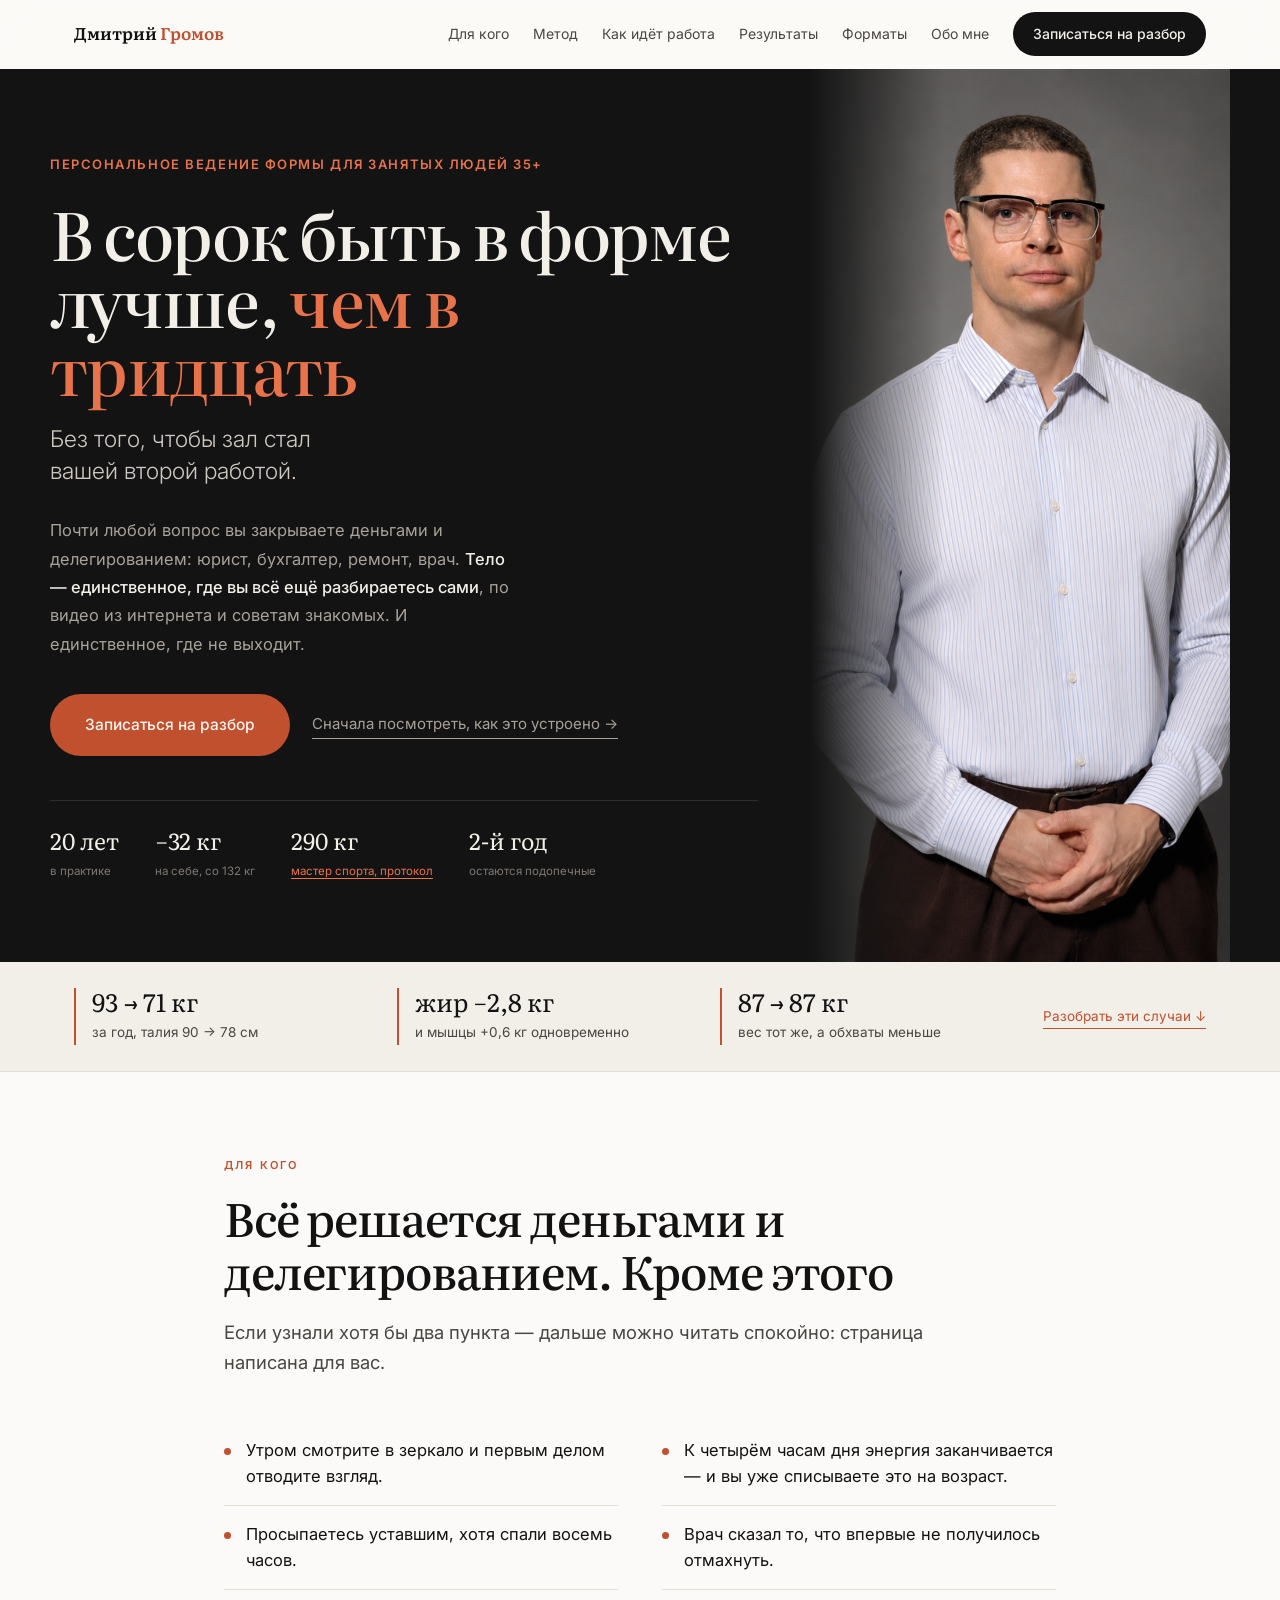
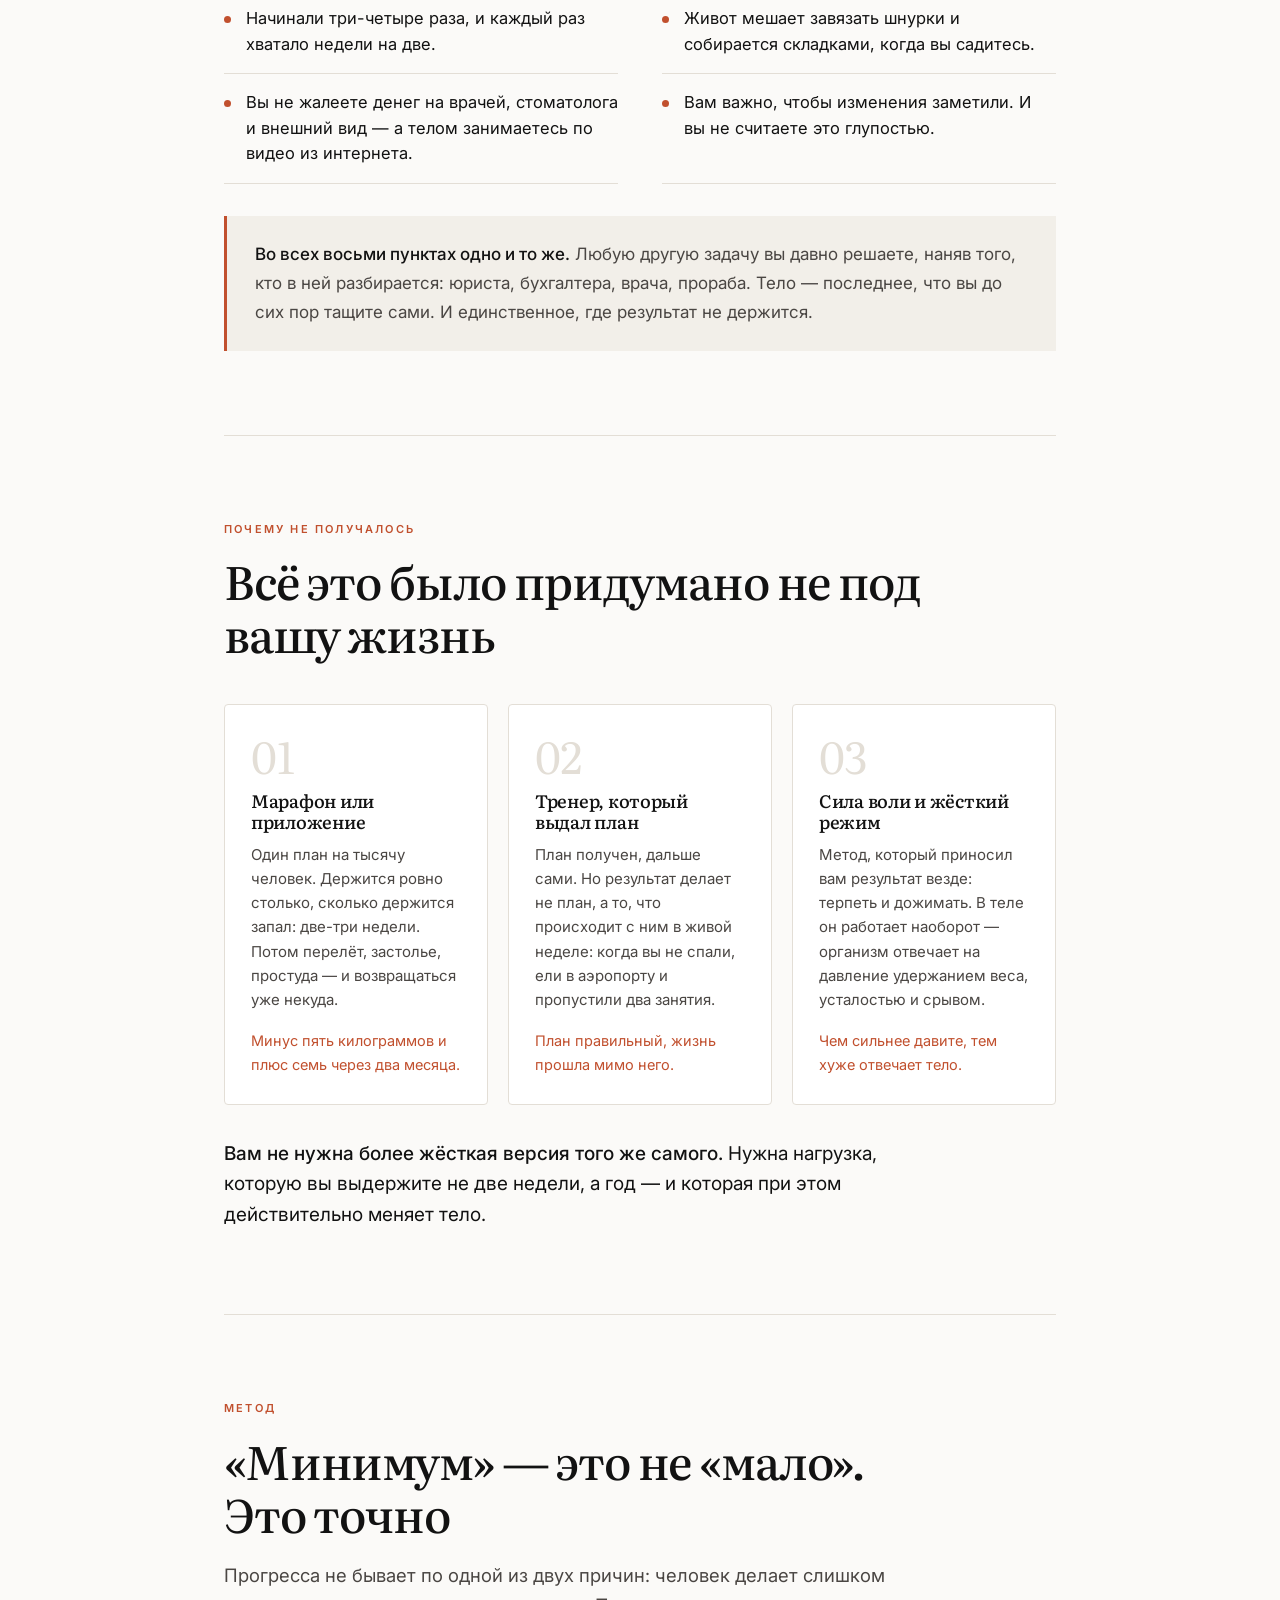
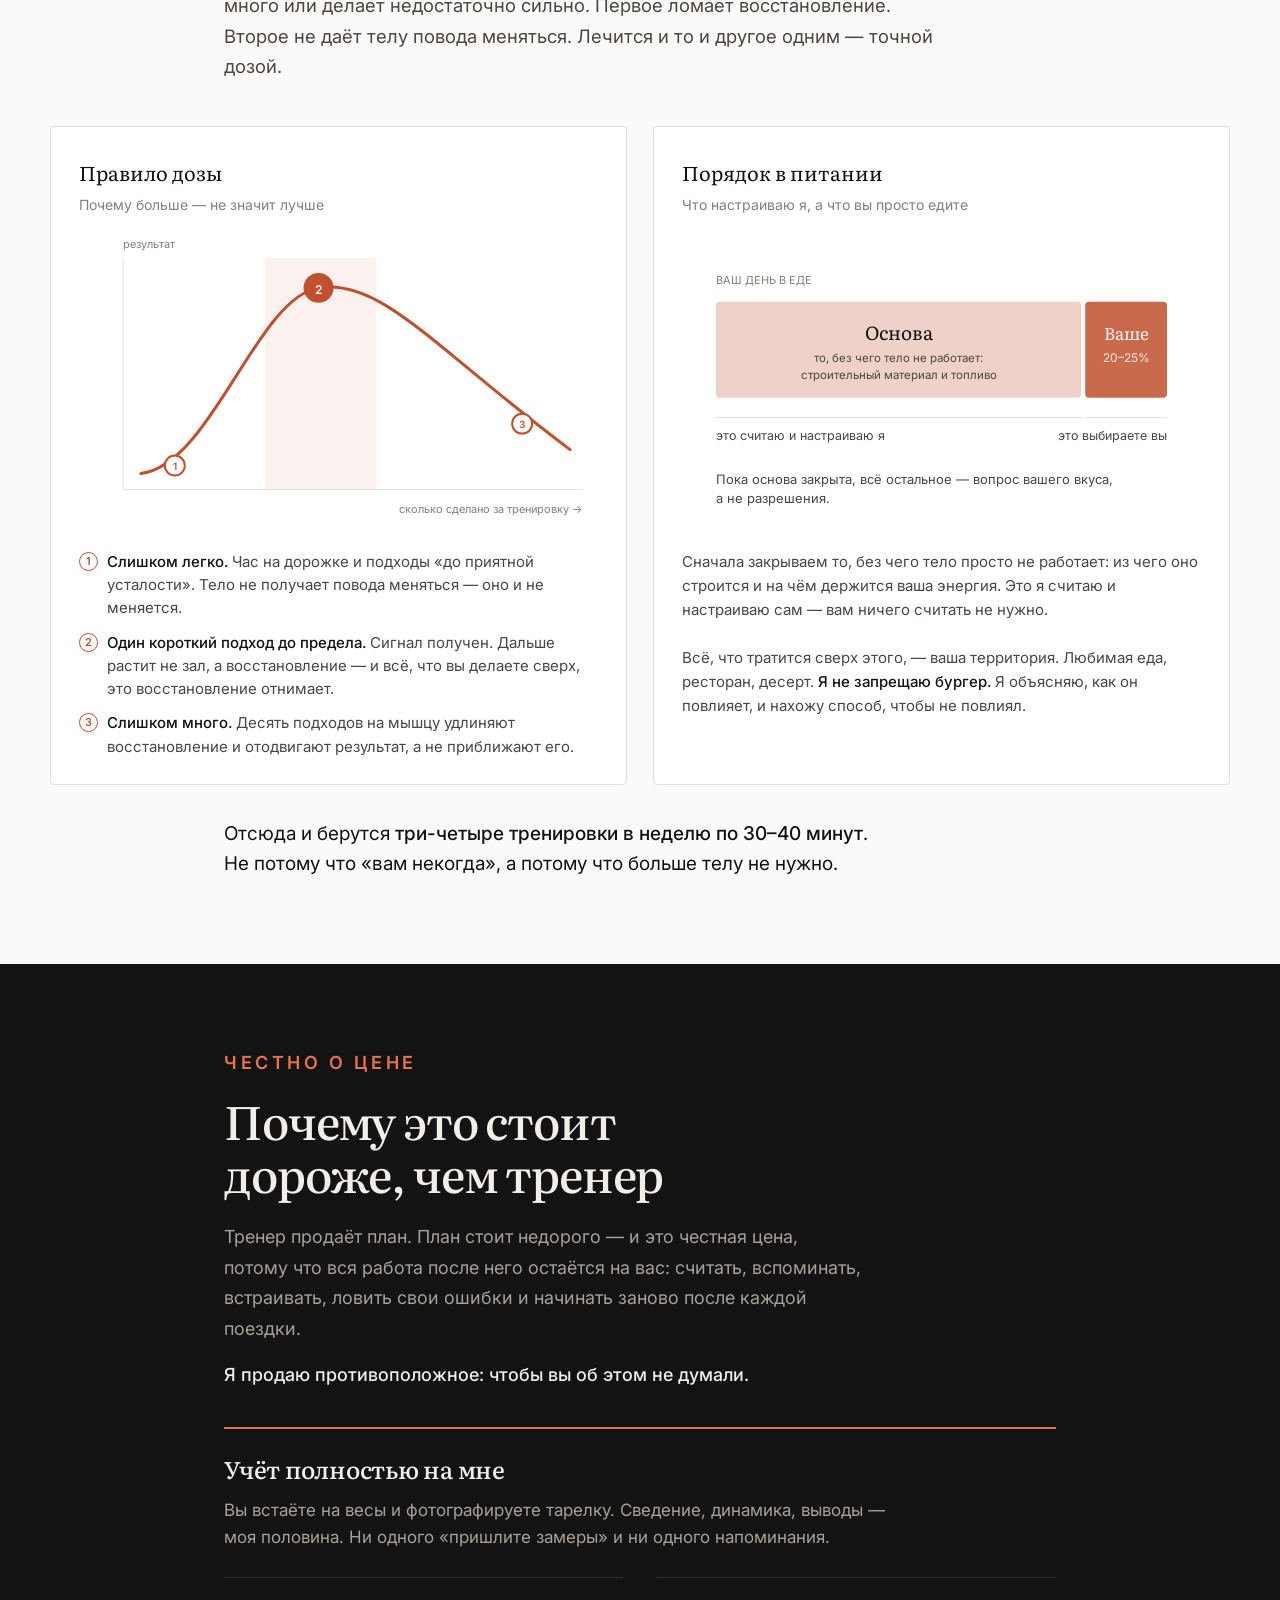
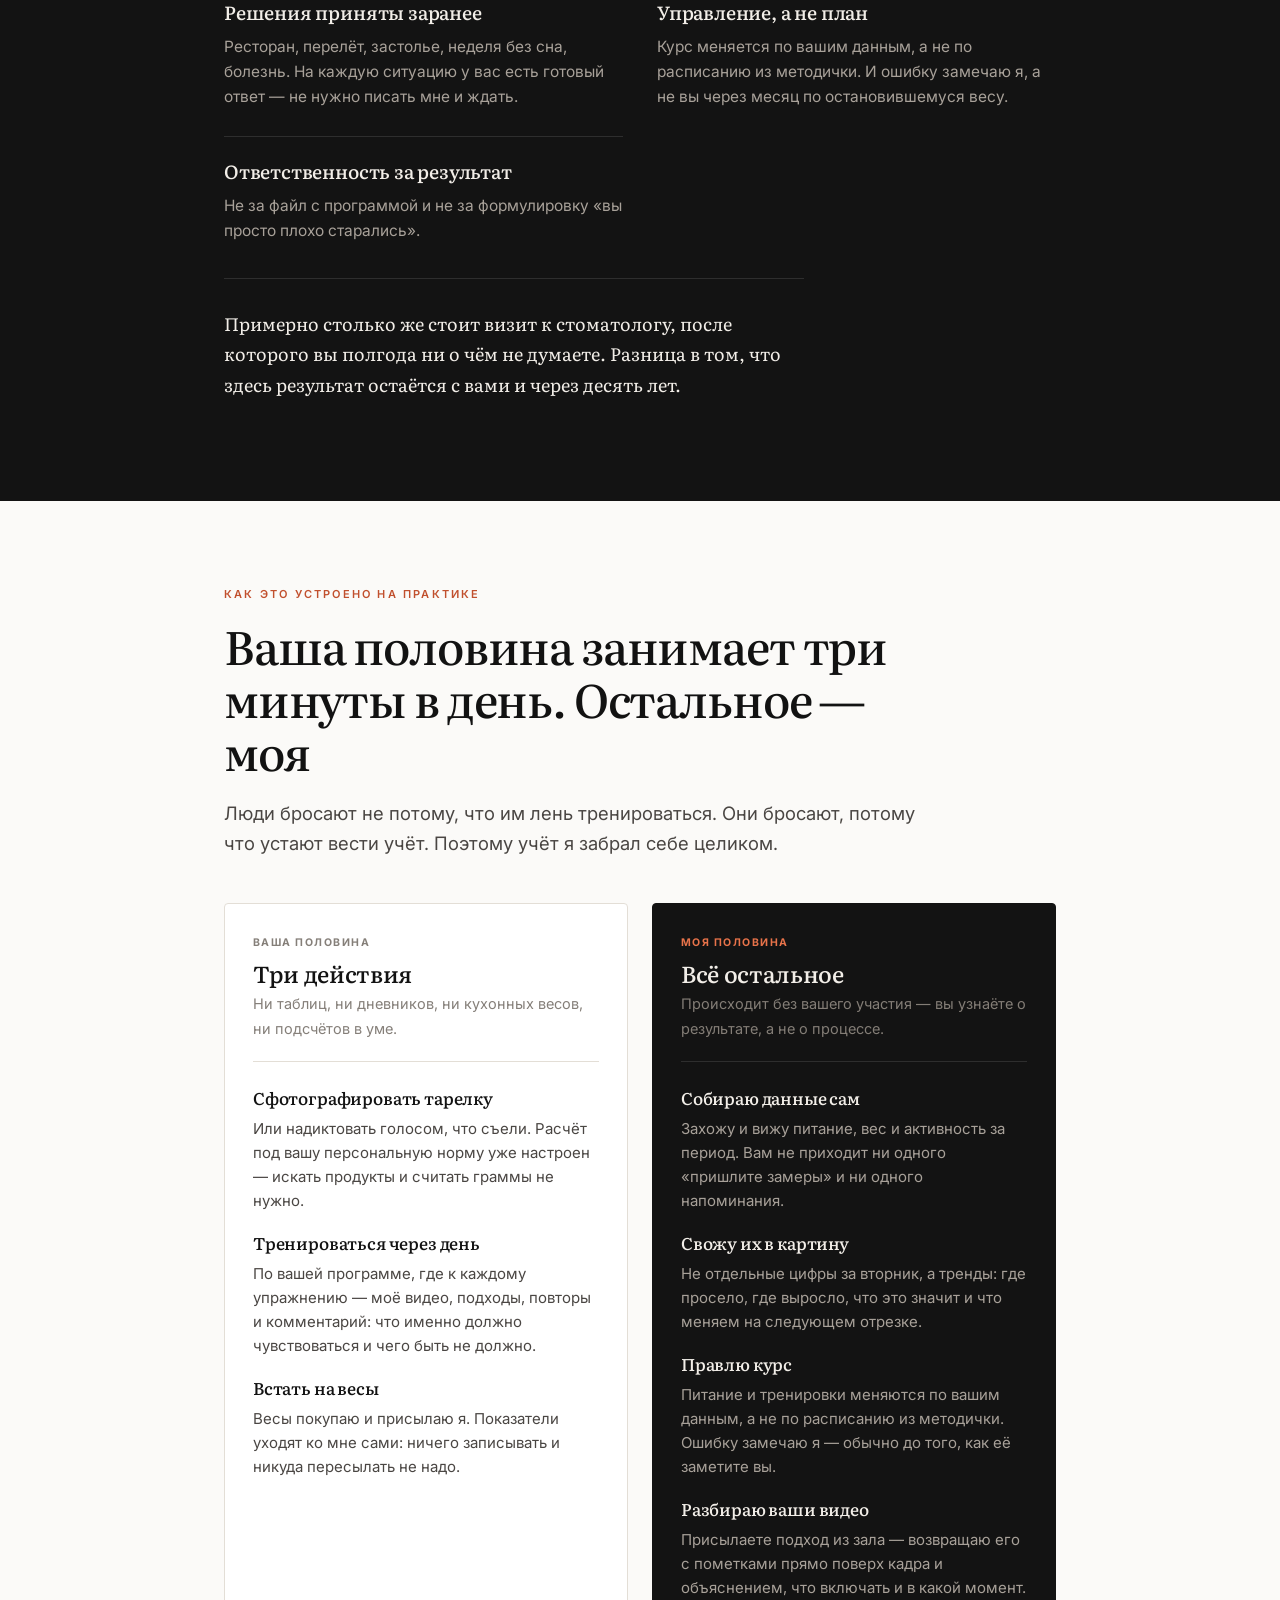
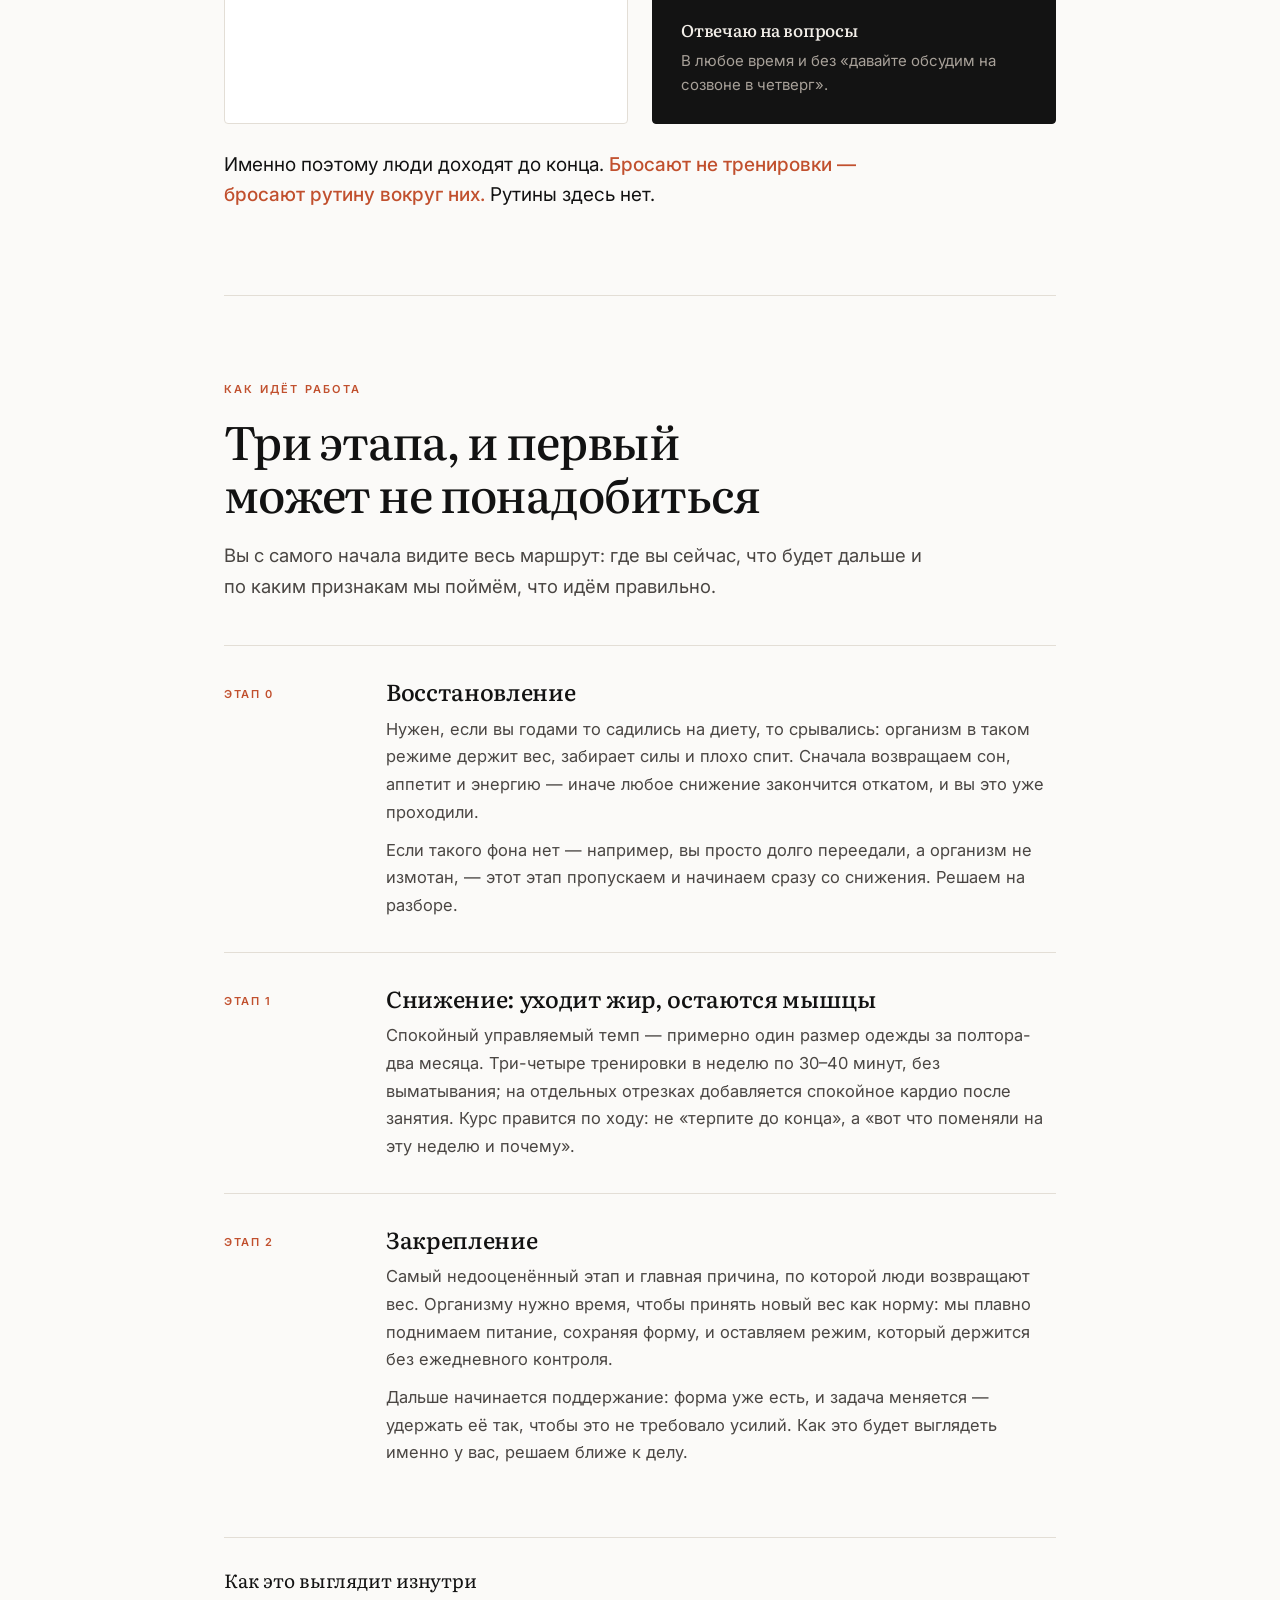
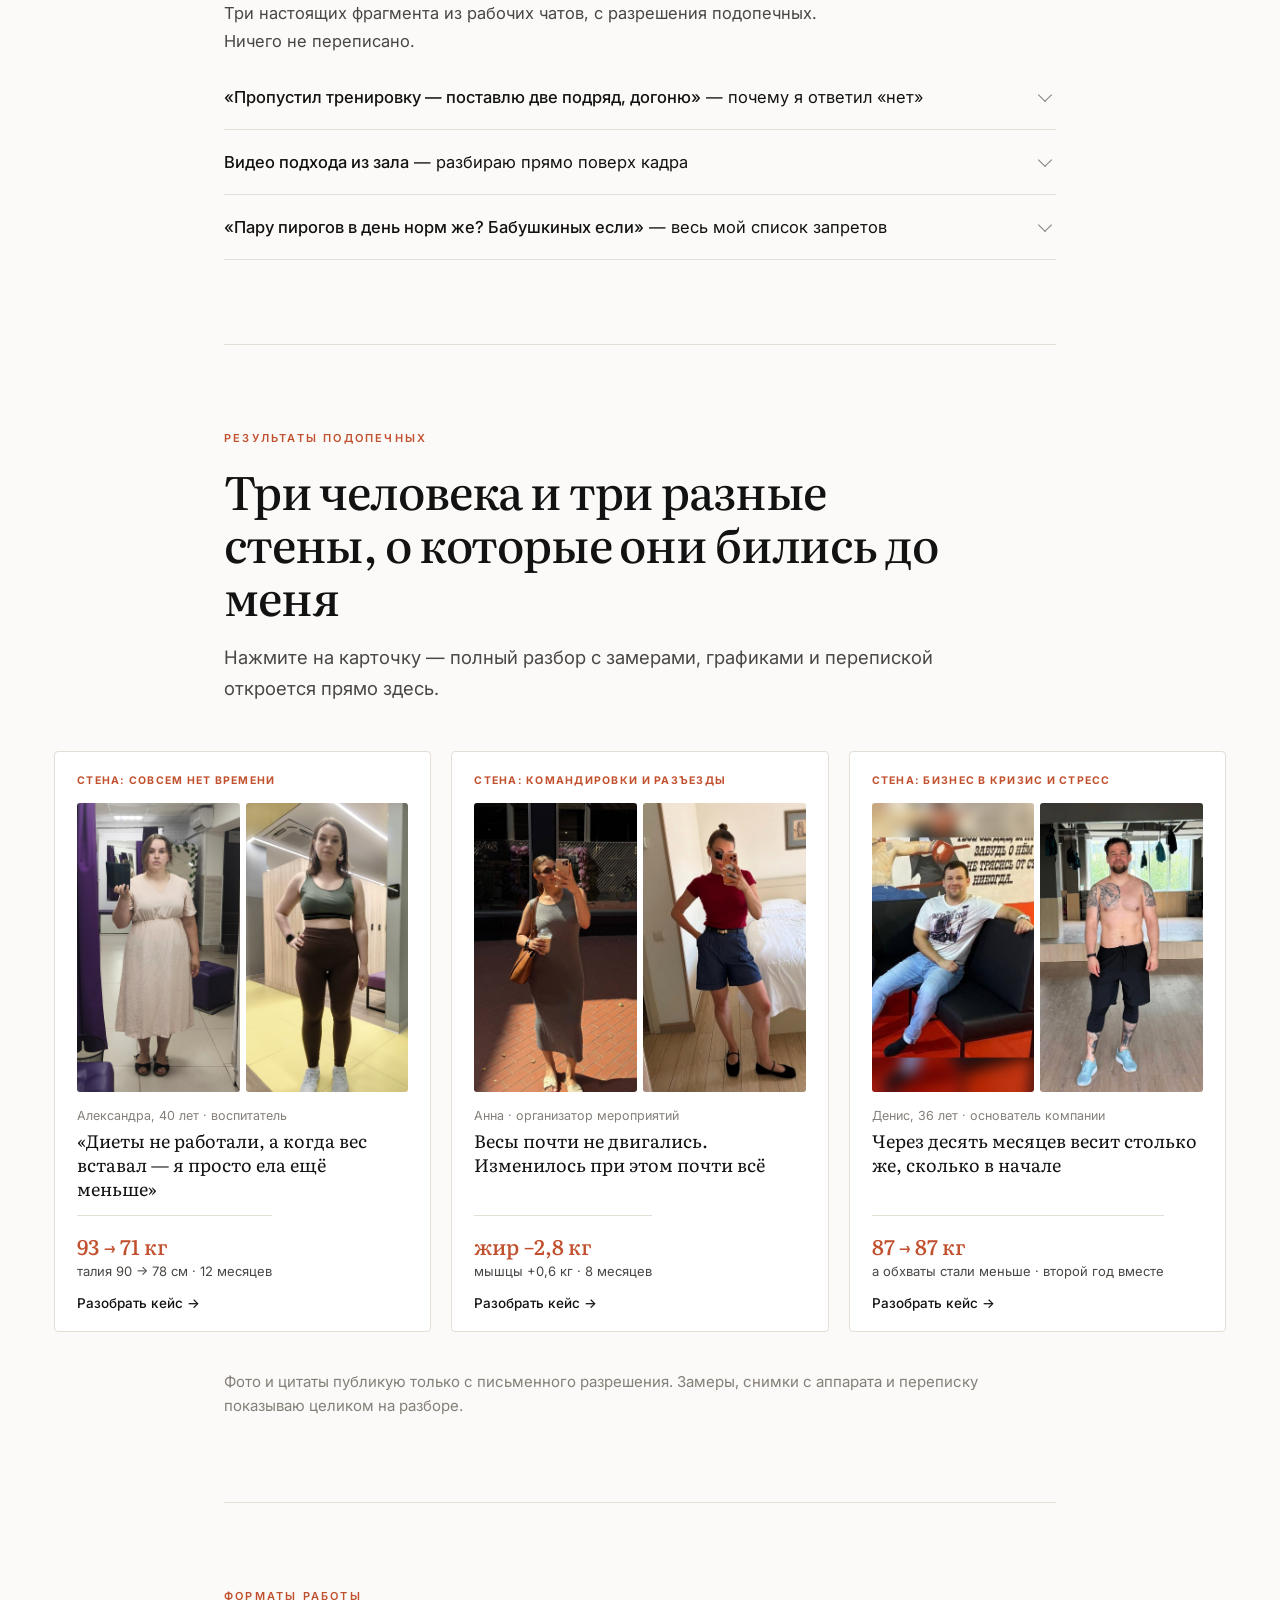
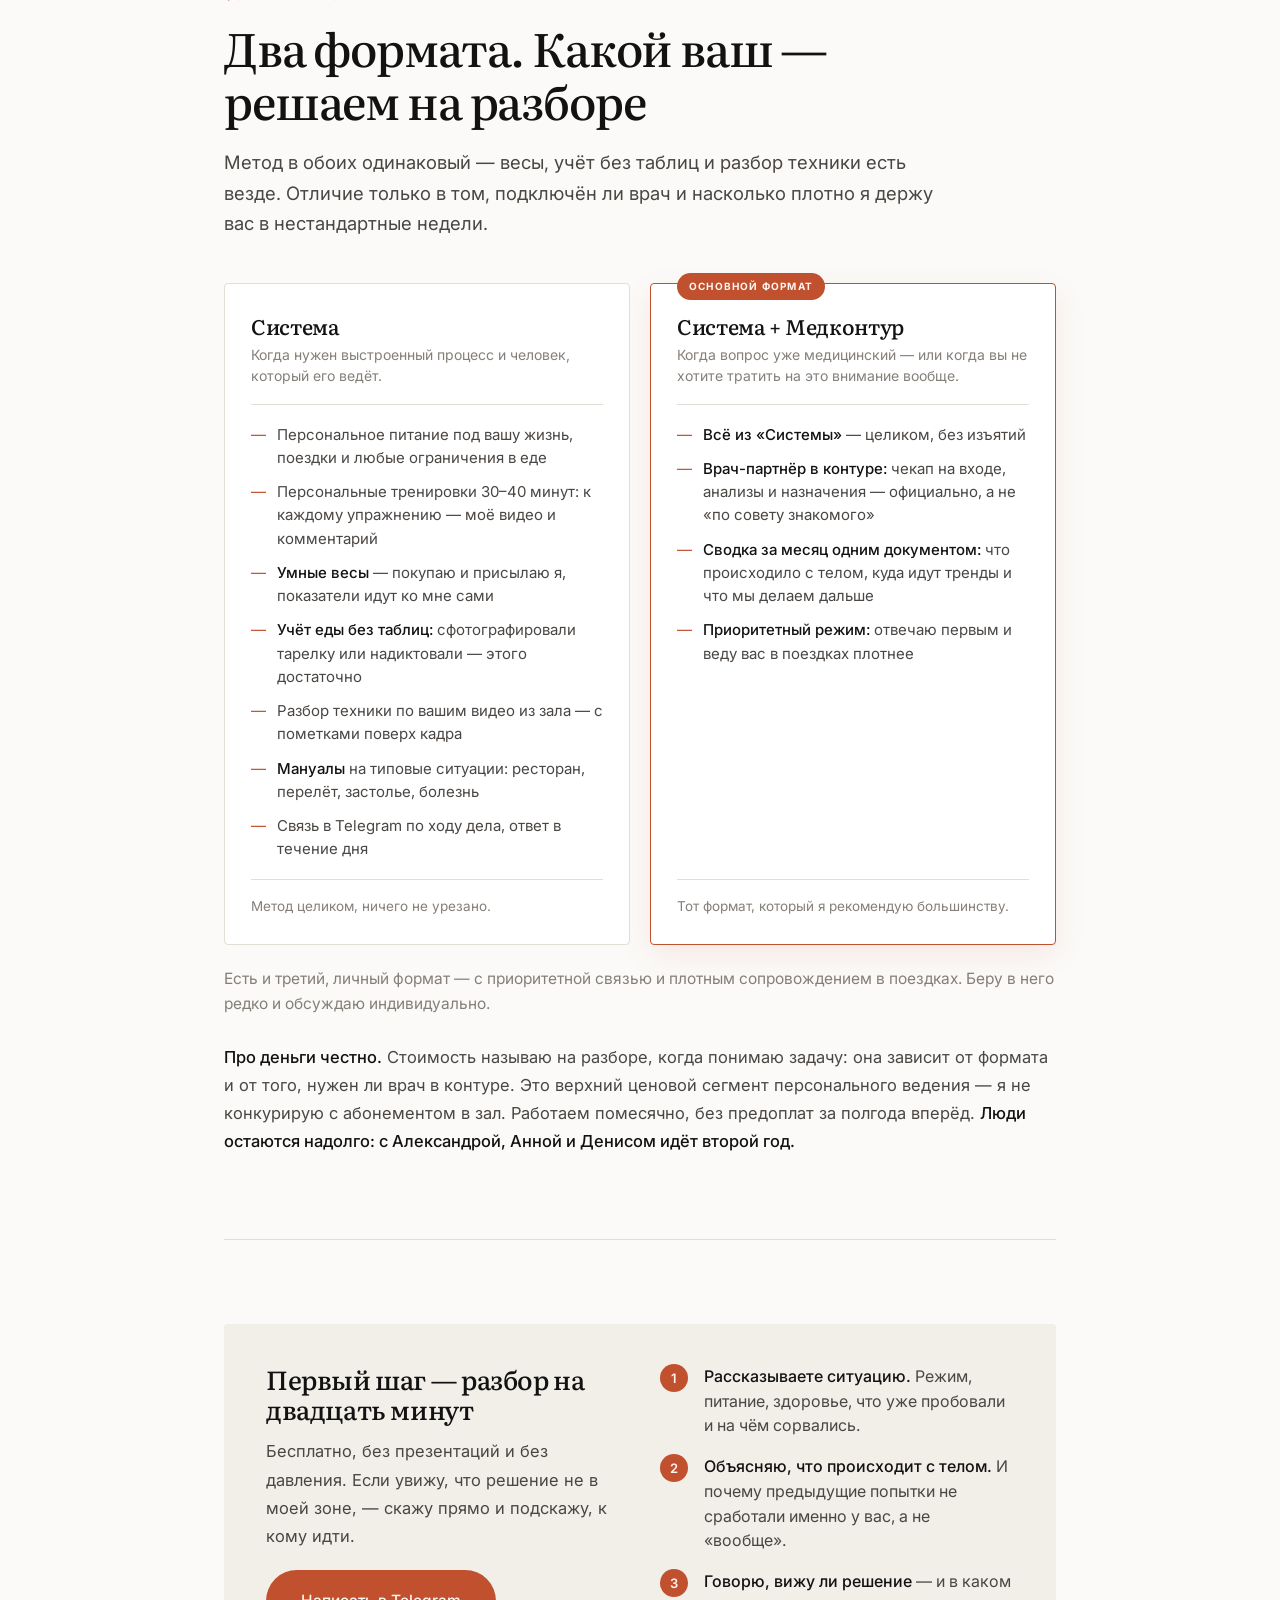
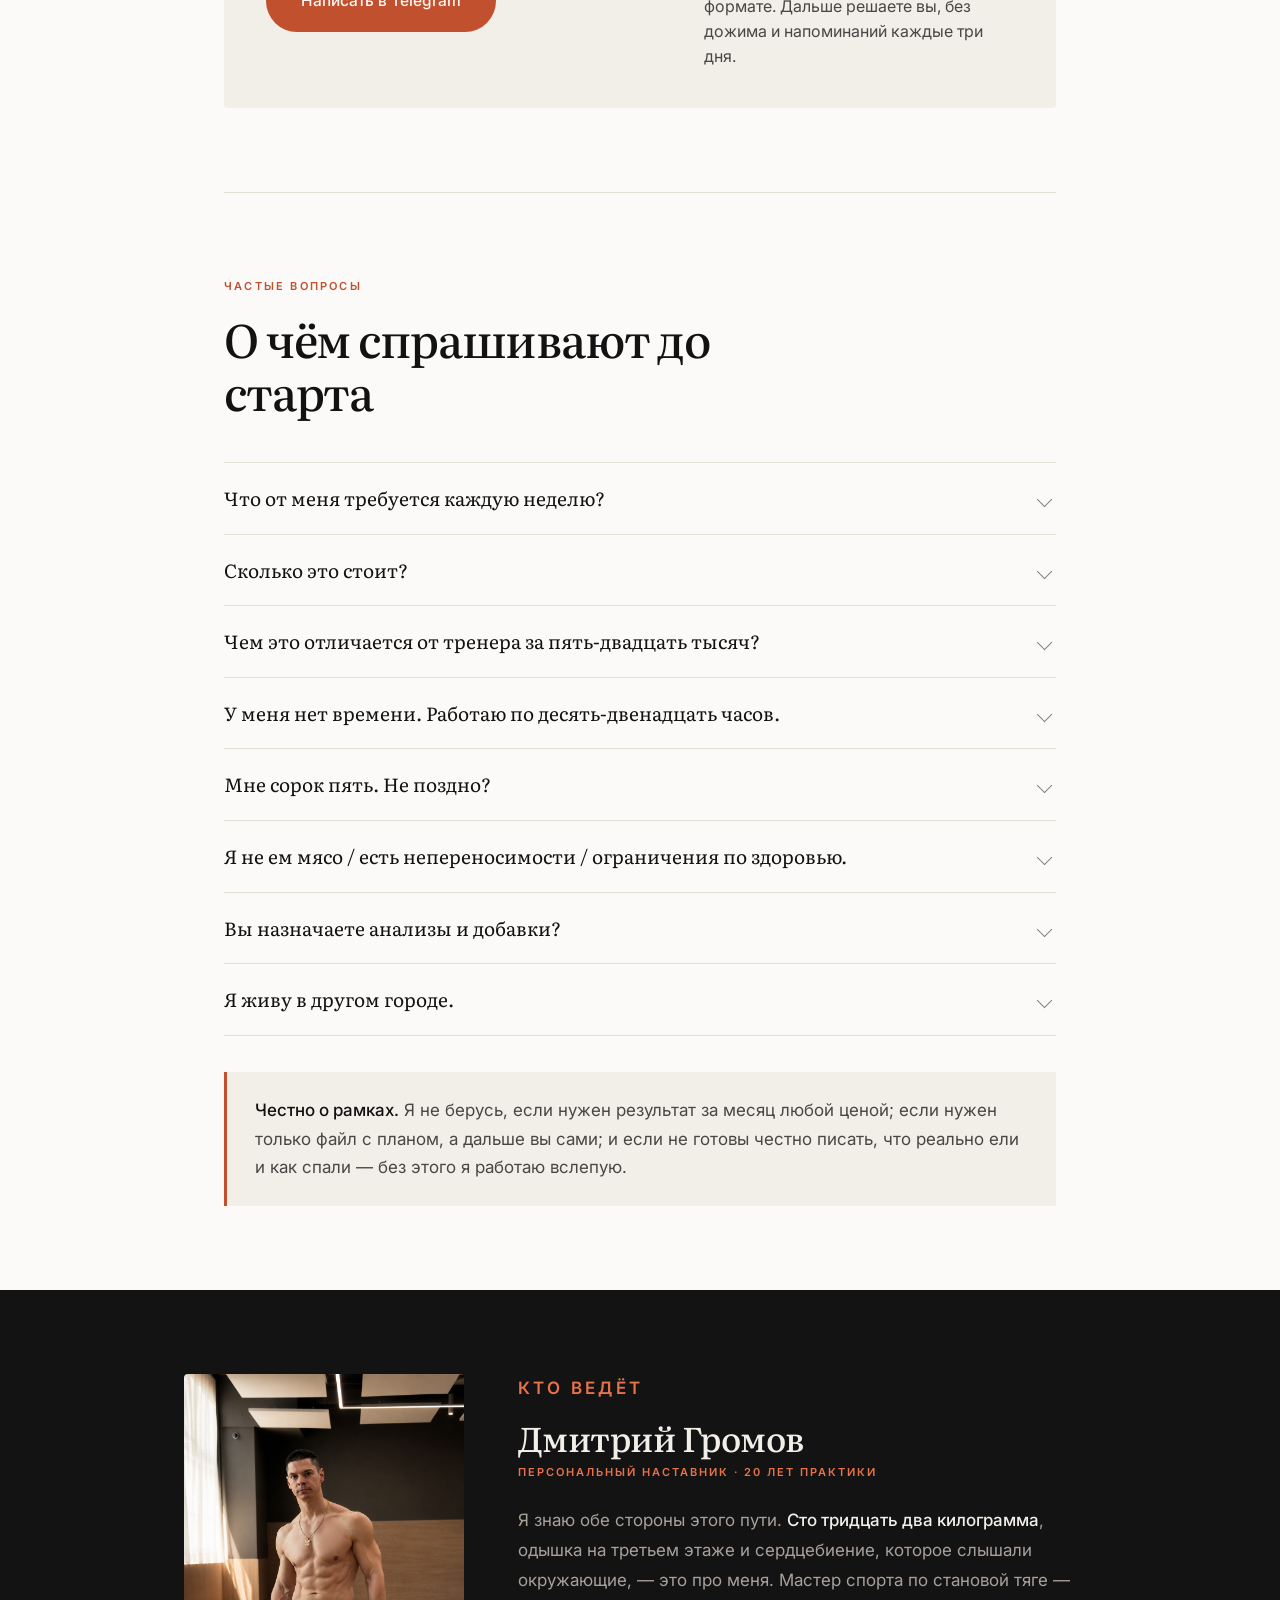
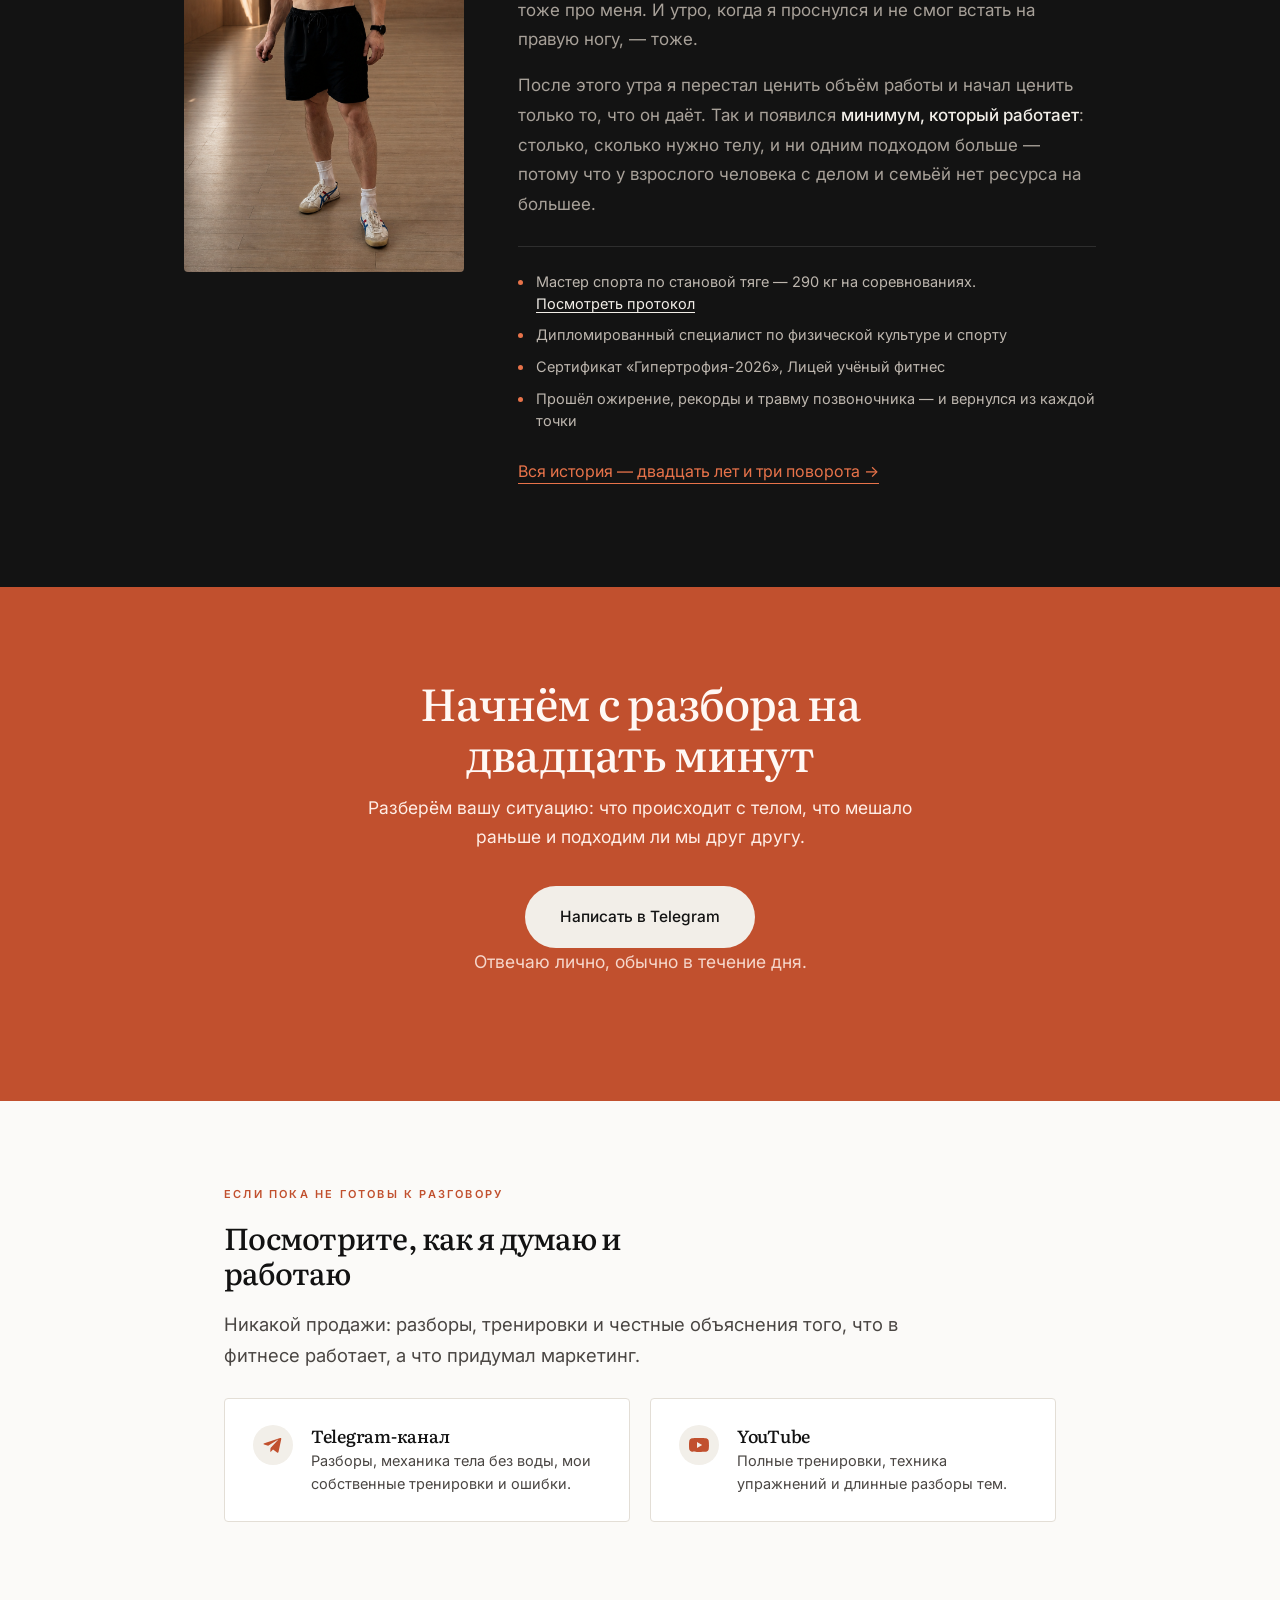
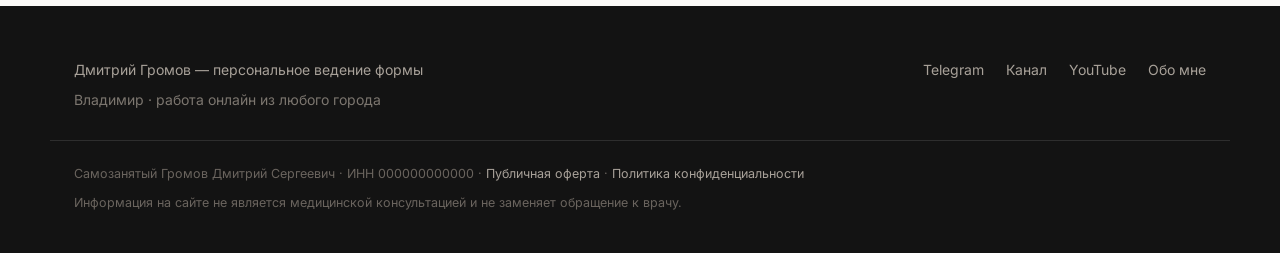
==== index.html @ 9de6e92e "Add files via upload" ====
<!DOCTYPE html>
<html lang="ru">
<head>
<meta charset="UTF-8">
<meta name="viewport" content="width=device-width, initial-scale=1.0">
<title>Дмитрий Громов — персональное ведение формы для занятых 35+</title>
<meta name="description" content="Вы закрыли деньгами почти любой вопрос. Кроме этого. Персональное ведение формы: три-четыре коротких тренировки в неделю, питание без запретов, весь учёт на моей стороне.">
<meta name="theme-color" content="#131313">
<meta property="og:type" content="website">
<meta property="og:title" content="В сорок быть в форме лучше, чем в тридцать">
<meta property="og:description" content="Персональное ведение формы для тех, у кого получилось всё, кроме тела.">
<meta property="og:image" content="gromov-sport.png">
<meta property="og:locale" content="ru_RU">
<meta name="twitter:card" content="summary_large_image">
<link rel="icon" href="data:image/svg+xml,<svg xmlns='http://www.w3.org/2000/svg' viewBox='0 0 100 100'><rect width='100' height='100' rx='20' fill='%23C1502E'/><text x='50' y='69' font-size='54' text-anchor='middle' fill='%23FBFAF8' font-family='Georgia, serif' font-weight='700'>Г</text></svg>">
<link rel="preconnect" href="https://fonts.googleapis.com">
<link rel="preconnect" href="https://fonts.gstatic.com" crossorigin>
<link href="https://fonts.googleapis.com/css2?family=Literata:opsz,wght@7..72,400;7..72,500;7..72,600&family=Inter:wght@300;400;500;600;700&display=swap" rel="stylesheet">
<link rel="stylesheet" href="style.css">
<!-- ТЁМНЫЙ ВАРИАНТ «А»: раскомментируйте строку ниже, светлый вариант «Б» — оставьте закомментированной
<link rel="stylesheet" href="theme-dark.css"> -->
</head>
<body>

<a class="skip" href="#main">Перейти к содержанию</a>

<header class="nav" id="nav">
  <div class="nav-inner">
    <a class="nav-logo" href="#top">Дмитрий <span>Громов</span></a>
    <nav class="nav-links">
      <a href="#dlya-kogo">Для кого</a>
      <a href="#metod">Метод</a>
      <a href="#rabota">Как идёт работа</a>
      <a href="#rezultaty">Результаты</a>
      <a href="#format">Форматы</a>
      <a href="o-mne.html">Обо мне</a>
      <a class="nav-cta" href="#zayavka">Записаться на разбор</a>
    </nav>
  </div>
</header>

<main id="main">

<!-- ПЕРВЫЙ ЭКРАН -->
<section class="hero" id="top">
  <div class="hero-inner">
    <div class="hero-text">
      <p class="eyebrow big">Персональное ведение формы для занятых людей 35+</p>
      <h1>В сорок быть в форме лучше, <em>чем в тридцать</em></h1>
      <p class="hero-sub">Без того, чтобы зал стал вашей второй работой.</p>
      <p class="hero-body">Почти любой вопрос вы закрываете деньгами и делегированием: юрист, бухгалтер, ремонт, врач. <strong>Тело — единственное, где вы всё ещё разбираетесь сами</strong>, по видео из интернета и советам знакомых. И единственное, где не выходит.</p>
      <div class="hero-actions">
        <a class="btn btn-primary" href="#zayavka">Записаться на разбор</a>
        <a class="link-arrow" href="#metod">Сначала посмотреть, как это устроено →</a>
      </div>
      <div class="hero-stats">
        <div><span class="stat-num">20 лет</span><span class="stat-label">в практике</span></div>
        <div><span class="stat-num">−32 кг</span><span class="stat-label">на себе, со 132 кг</span></div>
        <div><span class="stat-num">290 кг</span><span class="stat-label"><a href="#" data-doc="protokol">мастер спорта, протокол</a></span></div>
        <div><span class="stat-num">2-й год</span><span class="stat-label">остаются подопечные</span></div>
      </div>
    </div>
    <div class="hero-photo">
      <img src="gromov-portrait.png" alt="Дмитрий Громов" fetchpriority="high">
    </div>
  </div>
</section>

<!-- ПОЛОСА РЕЗУЛЬТАТОВ -->
<div class="proofbar">
  <div class="proofbar-inner">
    <div class="proof-item"><span class="proof-n">93 → 71 кг</span><span class="proof-t">за год, талия 90 → 78 см</span></div>
    <div class="proof-item"><span class="proof-n">жир −2,8 кг</span><span class="proof-t">и мышцы +0,6 кг одновременно</span></div>
    <div class="proof-item"><span class="proof-n">87 → 87 кг</span><span class="proof-t">вес тот же, а обхваты меньше</span></div>
    <a href="#rezultaty">Разобрать эти случаи ↓</a>
  </div>
</div>

<div class="wrap">

  <!-- УЗНАВАНИЕ -->
  <section class="section reveal" id="dlya-kogo">
    <div class="section-head">
      <p class="section-eyebrow">Для кого</p>
      <h2 class="wide">Всё решается деньгами и делегированием. Кроме этого</h2>
      <p class="lead">Если узнали хотя бы два пункта — дальше можно читать спокойно: страница написана для вас.</p>
    </div>
    <div class="signs">
      <p class="sign">Утром смотрите в зеркало и первым делом отводите взгляд.</p>
      <p class="sign">К четырём часам дня энергия заканчивается — и вы уже списываете это на возраст.</p>
      <p class="sign">Просыпаетесь уставшим, хотя спали восемь часов.</p>
      <p class="sign">Врач сказал то, что впервые не получилось отмахнуть.</p>
      <p class="sign">Начинали три-четыре раза, и каждый раз хватало недели на две.</p>
      <p class="sign">Живот мешает завязать шнурки и собирается складками, когда вы садитесь.</p>
      <p class="sign">Вы не жалеете денег на врачей, стоматолога и внешний вид — а телом занимаетесь по видео из интернета.</p>
      <p class="sign">Вам важно, чтобы изменения заметили. И вы не считаете это глупостью.</p>
    </div>
    <p class="after-note"><strong>Во всех восьми пунктах одно и то же.</strong> Любую другую задачу вы давно решаете, наняв того, кто в ней разбирается: юриста, бухгалтера, врача, прораба. Тело — последнее, что вы до сих пор тащите сами. И единственное, где результат не держится.</p>
  </section>

  <!-- ПОЧЕМУ НЕ РАБОТАЛО -->
  <section class="section reveal">
    <div class="section-head">
      <p class="section-eyebrow">Почему не получалось</p>
      <h2 class="wide">Всё это было придумано не под вашу жизнь</h2>
    </div>
    <div class="fails">
      <div class="fail">
        <div class="fail-n">01</div>
        <h4>Марафон или приложение</h4>
        <p>Один план на тысячу человек. Держится ровно столько, сколько держится запал: две-три недели. Потом перелёт, застолье, простуда — и возвращаться уже некуда.</p>
        <span class="verdict">Минус пять килограммов и плюс семь через два месяца.</span>
      </div>
      <div class="fail">
        <div class="fail-n">02</div>
        <h4>Тренер, который выдал план</h4>
        <p>План получен, дальше сами. Но результат делает не план, а то, что происходит с ним в живой неделе: когда вы не спали, ели в аэропорту и пропустили два занятия.</p>
        <span class="verdict">План правильный, жизнь прошла мимо него.</span>
      </div>
      <div class="fail">
        <div class="fail-n">03</div>
        <h4>Сила воли и жёсткий режим</h4>
        <p>Метод, который приносил вам результат везде: терпеть и дожимать. В теле он работает наоборот — организм отвечает на давление удержанием веса, усталостью и срывом.</p>
        <span class="verdict">Чем сильнее давите, тем хуже отвечает тело.</span>
      </div>
    </div>
    <p class="fails-note"><strong>Вам не нужна более жёсткая версия того же самого.</strong> Нужна нагрузка, которую вы выдержите не две недели, а год — и которая при этом действительно меняет тело.</p>
  </section>

  <!-- МЕТОД -->
  <section class="section reveal" id="metod">
    <div class="section-head">
      <p class="section-eyebrow">Метод</p>
      <h2 class="wide">«Минимум» — это не «мало». Это точно</h2>
      <p class="lead">Прогресса не бывает по одной из двух причин: человек делает слишком много или делает недостаточно сильно. Первое ломает восстановление. Второе не даёт телу повода меняться. Лечится и то и другое одним — точной дозой.</p>
    </div>
    <div class="bleed"><div class="concept-grid">
      <figure class="dgfig">
        <p class="dg-title">Правило дозы</p>
        <p class="dg-kicker">Почему больше — не значит лучше</p>
        <svg class="dg" viewBox="0 0 520 300" role="img" aria-label="Кривая дозы"><title>Правило дозы</title>
  <rect class="dg-zone" x="186" y="26" width="112" height="232"/>
  <line class="dg-ax" x1="44" y1="258" x2="504" y2="258"/>
  <line class="dg-ax" x1="44" y1="26" x2="44" y2="258"/>
  <path class="dg-curve" d="M 62 242 C 132 234, 178 66, 240 56 C 302 46, 356 116, 492 218"/>
  <g class="dg-pt"><circle cx="96" cy="234" r="10"/><text x="96" y="238.5">1</text></g>
  <g class="dg-pt dg-pt-key"><circle cx="240" cy="56" r="14"/><text x="240" y="62">2</text></g>
  <g class="dg-pt"><circle cx="444" cy="192" r="10"/><text x="444" y="196.5">3</text></g>
  <text class="dg-axl" x="44" y="16">результат</text>
  <text class="dg-axl" x="504" y="282" text-anchor="end">сколько сделано за тренировку →</text>
</svg>
        <ol class="dg-legend">
          <li><b>Слишком легко.</b> Час на дорожке и подходы «до приятной усталости». Тело не получает повода меняться — оно и не меняется.</li>
          <li><b>Один короткий подход до предела.</b> Сигнал получен. Дальше растит не зал, а восстановление — и всё, что вы делаете сверх, это восстановление отнимает.</li>
          <li><b>Слишком много.</b> Десять подходов на мышцу удлиняют восстановление и отодвигают результат, а не приближают его.</li>
        </ol>
      </figure>
      <figure class="dgfig">
        <p class="dg-title">Порядок в питании</p>
        <p class="dg-kicker">Что настраиваю я, а что вы просто едите</p>
        <svg class="dg" viewBox="0 0 520 300" role="img" aria-label="Рацион: основа и свобода"><title>Порядок в питании</title>
  <text class="dg-axl" x="34" y="52">ВАШ ДЕНЬ В ЕДЕ</text>
  <rect x="34" y="70" width="366" height="96" rx="4" fill="var(--accent)" opacity=".26"/>
  <rect x="404" y="70" width="82" height="96" rx="4" fill="var(--accent)" opacity=".85"/>
  <text class="dg-rn" x="217" y="108" text-anchor="middle" style="font-size:19px">Основа</text>
  <text class="dg-rs" x="217" y="130" text-anchor="middle">то, без чего тело не работает:</text>
  <text class="dg-rs" x="217" y="147" text-anchor="middle">строительный материал и топливо</text>
  <text x="445" y="108" text-anchor="middle" style="font-family:Literata,serif;font-size:17px;fill:#FFF6F1">Ваше</text>
  <text x="445" y="130" text-anchor="middle" style="font-family:Inter,sans-serif;font-size:12px;fill:#FFF6F1;opacity:.9">20–25%</text>
  <line class="dg-ax" x1="34" y1="186" x2="400" y2="186"/>
  <line class="dg-ax" x1="404" y1="186" x2="486" y2="186"/>
  <text class="dg-rs" x="34" y="208" style="font-size:12.5px">это считаю и настраиваю я</text>
  <text class="dg-rs" x="486" y="208" text-anchor="end" style="font-size:12.5px">это выбираете вы</text>
  <text class="dg-rs" x="34" y="252" style="font-size:13px">Пока основа закрыта, всё остальное — вопрос вашего вкуса,</text>
  <text class="dg-rs" x="34" y="272" style="font-size:13px">а не разрешения.</text>
</svg>
        <p class="dg-note">Сначала закрываем то, без чего тело просто не работает: из чего оно строится и на чём держится ваша энергия. Это я считаю и настраиваю сам — вам ничего считать не нужно.<br><br>Всё, что тратится сверх этого, — ваша территория. Любимая еда, ресторан, десерт. <b>Я не запрещаю бургер.</b> Я объясняю, как он повлияет, и нахожу способ, чтобы не повлиял.</p>
      </figure>
    </div></div>
    <p class="fails-note">Отсюда и берутся <strong>три-четыре тренировки в неделю по 30–40 минут</strong>. Не потому что «вам некогда», а потому что больше телу не нужно.</p>
  </section>

</div>

<!-- ПОЧЕМУ ДОРОЖЕ -->
<section class="why reveal">
  <div class="why-inner">
    <p class="section-eyebrow">Честно о цене</p>
    <h2>Почему это стоит дороже, чем тренер</h2>
    <p>Тренер продаёт план. План стоит недорого — и это честная цена, потому что вся работа после него остаётся на вас: считать, вспоминать, встраивать, ловить свои ошибки и начинать заново после каждой поездки.</p>
    <p><strong>Я продаю противоположное: чтобы вы об этом не думали.</strong></p>
    <ul class="why-list">
      <li class="key"><b>Учёт полностью на мне</b><span>Вы встаёте на весы и фотографируете тарелку. Сведение, динамика, выводы — моя половина. Ни одного «пришлите замеры» и ни одного напоминания.</span></li>
      <li><b>Решения приняты заранее</b><span>Ресторан, перелёт, застолье, неделя без сна, болезнь. На каждую ситуацию у вас есть готовый ответ — не нужно писать мне и ждать.</span></li>
      <li><b>Управление, а не план</b><span>Курс меняется по вашим данным, а не по расписанию из методички. И ошибку замечаю я, а не вы через месяц по остановившемуся весу.</span></li>
      <li><b>Ответственность за результат</b><span>Не за файл с программой и не за формулировку «вы просто плохо старались».</span></li>
    </ul>
    <p class="why-kick">Примерно столько же стоит визит к стоматологу, после которого вы полгода ни о чём не думаете. Разница в том, что здесь результат остаётся с вами и через десять лет.</p>
  </div>
</section>

<div class="wrap">


  <!-- ВАША ПОЛОВИНА / МОЯ ПОЛОВИНА -->
  <section class="section reveal">
    <div class="section-head">
      <p class="section-eyebrow">Как это устроено на практике</p>
      <h2 class="wide">Ваша половина занимает три минуты в день. Остальное — моя</h2>
      <p class="lead">Люди бросают не потому, что им лень тренироваться. Они бросают, потому что устают вести учёт. Поэтому учёт я забрал себе целиком.</p>
    </div>
    <div class="split">
      <div class="half">
        <p class="half-tag">Ваша половина</p>
        <h3>Три действия</h3>
        <p class="half-sub">Ни таблиц, ни дневников, ни кухонных весов, ни подсчётов в уме.</p>
        <ul>
          <li><b>Сфотографировать тарелку</b><span>Или надиктовать голосом, что съели. Расчёт под вашу персональную норму уже настроен — искать продукты и считать граммы не нужно.</span></li>
          <li><b>Тренироваться через день</b><span>По вашей программе, где к каждому упражнению — моё видео, подходы, повторы и комментарий: что именно должно чувствоваться и чего быть не должно.</span></li>
          <li><b>Встать на весы</b><span>Весы покупаю и присылаю я. Показатели уходят ко мне сами: ничего записывать и никуда пересылать не надо.</span></li>
        </ul>
      </div>
      <div class="half mine">
        <p class="half-tag">Моя половина</p>
        <h3>Всё остальное</h3>
        <p class="half-sub">Происходит без вашего участия — вы узнаёте о результате, а не о процессе.</p>
        <ul>
          <li><b>Собираю данные сам</b><span>Захожу и вижу питание, вес и активность за период. Вам не приходит ни одного «пришлите замеры» и ни одного напоминания.</span></li>
          <li><b>Свожу их в картину</b><span>Не отдельные цифры за вторник, а тренды: где просело, где выросло, что это значит и что меняем на следующем отрезке.</span></li>
          <li><b>Правлю курс</b><span>Питание и тренировки меняются по вашим данным, а не по расписанию из методички. Ошибку замечаю я — обычно до того, как её заметите вы.</span></li>
          <li><b>Разбираю ваши видео</b><span>Присылаете подход из зала — возвращаю его с пометками прямо поверх кадра и объяснением, что включать и в какой момент.</span></li>
          <li><b>Отвечаю на вопросы</b><span>В любое время и без «давайте обсудим на созвоне в четверг».</span></li>
        </ul>
      </div>
    </div>
    <p class="split-after">Именно поэтому люди доходят до конца. <strong>Бросают не тренировки — бросают рутину вокруг них.</strong> Рутины здесь нет.</p>
  </section>

  <!-- КАК ИДЁТ РАБОТА -->
  <section class="section reveal" id="rabota">
    <div class="section-head">
      <p class="section-eyebrow">Как идёт работа</p>
      <h2>Три этапа, и первый может не понадобиться</h2>
      <p class="lead">Вы с самого начала видите весь маршрут: где вы сейчас, что будет дальше и по каким признакам мы поймём, что идём правильно.</p>
    </div>

    <div class="phase">
      <div><span class="phase-n">Этап 0</span></div>
      <div>
        <h3>Восстановление</h3>
        <p>Нужен, если вы годами то садились на диету, то срывались: организм в таком режиме держит вес, забирает силы и плохо спит. Сначала возвращаем сон, аппетит и энергию — иначе любое снижение закончится откатом, и вы это уже проходили.</p>
        <p>Если такого фона нет — например, вы просто долго переедали, а организм не измотан, — этот этап пропускаем и начинаем сразу со снижения. Решаем на разборе.</p>
      </div>
    </div>
    <div class="phase">
      <div><span class="phase-n">Этап 1</span></div>
      <div>
        <h3>Снижение: уходит жир, остаются мышцы</h3>
        <p>Спокойный управляемый темп — примерно один размер одежды за полтора-два месяца. Три-четыре тренировки в неделю по 30–40 минут, без выматывания; на отдельных отрезках добавляется спокойное кардио после занятия. Курс правится по ходу: не «терпите до конца», а «вот что поменяли на эту неделю и почему».</p>
      </div>
    </div>
    <div class="phase">
      <div><span class="phase-n">Этап 2</span></div>
      <div>
        <h3>Закрепление</h3>
        <p>Самый недооценённый этап и главная причина, по которой люди возвращают вес. Организму нужно время, чтобы принять новый вес как норму: мы плавно поднимаем питание, сохраняя форму, и оставляем режим, который держится без ежедневного контроля.</p>
        <p>Дальше начинается поддержание: форма уже есть, и задача меняется — удержать её так, чтобы это не требовало усилий. Как это будет выглядеть именно у вас, решаем ближе к делу.</p>
      </div>
    </div>

    <div class="folds">
      <p class="folds-title">Как это выглядит изнутри</p>
      <p class="lead" style="font-size:16.5px;margin-bottom:10px">Три настоящих фрагмента из рабочих чатов, с разрешения подопечных. Ничего не переписано.</p>

      <details class="fold">
        <summary><b>«Пропустил тренировку — поставлю две подряд, догоню»</b> — почему я ответил «нет»</summary>
        <div class="fold-body">
          <img src="chat-otdyh.jpg" alt="Переписка про день отдыха" loading="lazy">
          <div>
            <p>Человек сам просит нагрузить его сильнее. Ответ — «между ними стоит сделать день отдыха».</p>
            <p>Довольно часто моя работа в том, чтобы притормозить, а не подогнать. Результат делает восстановление, а не количество подходов, — и это ровно то, чего не ждут от тренера.</p>
          </div>
        </div>
      </details>

      <details class="fold">
        <summary><b>Видео подхода из зала</b> — разбираю прямо поверх кадра</summary>
        <div class="fold-body">
          <img src="chat-tehnika.jpg" alt="Разбор техники поверх видео" loading="lazy">
          <div>
            <p>Так выглядит «разбор техники удалённо» на практике: стрелки поверх вашего же видео и объяснение, что и в какой момент включать.</p>
            <p>Это то, что определяет, будет у вас через десять лет форма или больная спина.</p>
          </div>
        </div>
      </details>

      <details class="fold">
        <summary><b>«Пару пирогов в день норм же? Бабушкиных если»</b> — весь мой список запретов</summary>
        <div class="fold-body">
          <img src="chat-pirogi.jpg" alt="Переписка про пироги" loading="lazy">
          <div>
            <p>Ответ: «в норме БЖУ ешь». И это не поблажка, а метод: запреты работают ровно до первого повода, а понимание — годами.</p>
          </div>
        </div>
      </details>
    </div>
  </section>

  <!-- КЕЙСЫ -->
  <section class="section reveal" id="rezultaty">
    <div class="section-head">
      <p class="section-eyebrow">Результаты подопечных</p>
      <h2 class="wide">Три человека и три разные стены, о которые они бились до меня</h2>
      <p class="lead">Нажмите на карточку — полный разбор с замерами, графиками и перепиской откроется прямо здесь.</p>
    </div>
    <div class="bleed">
      <div class="rail-track">
        <button class="ccard" data-case="c1" type="button">
          <span class="cc-pain">Стена: совсем нет времени</span>
          <span class="cc-photos"><img src="case1-do.jpg" alt="До" loading="lazy"><img src="case1-posle.jpg" alt="После" loading="lazy"></span>
          <span class="cc-name">Александра, 40 лет · воспитатель</span>
          <span class="cc-head">«Диеты не работали, а когда вес вставал — я просто ела ещё меньше»</span>
          <span class="cc-metrics"><b>93 → 71 кг</b><i>талия 90 → 78 см · 12 месяцев</i></span>
          <span class="cc-go">Разобрать кейс →</span>
        </button>
        <button class="ccard" data-case="c2" type="button">
          <span class="cc-pain">Стена: командировки и разъезды</span>
          <span class="cc-photos"><img src="case2-do.jpg" alt="До" loading="lazy"><img src="case2-posle.jpg" alt="После" loading="lazy"></span>
          <span class="cc-name">Анна · организатор мероприятий</span>
          <span class="cc-head">Весы почти не двигались. Изменилось при этом почти всё</span>
          <span class="cc-metrics"><b>жир −2,8 кг</b><i>мышцы +0,6 кг · 8 месяцев</i></span>
          <span class="cc-go">Разобрать кейс →</span>
        </button>
        <button class="ccard" data-case="c3" type="button">
          <span class="cc-pain">Стена: бизнес в кризис и стресс</span>
          <span class="cc-photos"><img src="case3-do.jpg" alt="До" loading="lazy"><img src="case3-posle.jpg" alt="Сейчас" loading="lazy"></span>
          <span class="cc-name">Денис, 36 лет · основатель компании</span>
          <span class="cc-head">Через десять месяцев весит столько же, сколько в начале</span>
          <span class="cc-metrics"><b>87 → 87 кг</b><i>а обхваты стали меньше · второй год вместе</i></span>
          <span class="cc-go">Разобрать кейс →</span>
        </button>
      </div>
    </div>
    <p class="cases-note">Фото и цитаты публикую только с письменного разрешения. Замеры, снимки с аппарата и переписку показываю целиком на разборе.</p>
  </section>

  <!-- ФОРМАТЫ -->
  <section class="section reveal" id="format">
    <div class="section-head">
      <p class="section-eyebrow">Форматы работы</p>
      <h2 class="wide">Два формата. Какой ваш — решаем на разборе</h2>
      <p class="lead">Метод в обоих одинаковый — весы, учёт без таблиц и разбор техники есть везде. Отличие только в том, подключён ли врач и насколько плотно я держу вас в нестандартные недели.</p>
    </div>
    <div class="tiers two">
      <div class="tier">
        <h3>Система</h3>
        <p class="tier-for">Когда нужен выстроенный процесс и человек, который его ведёт.</p>
        <ul>
          <li><span>Персональное питание под вашу жизнь, поездки и любые ограничения в еде</span></li>
          <li><span>Персональные тренировки 30–40 минут: к каждому упражнению — моё видео и комментарий</span></li>
          <li><span><b>Умные весы</b> — покупаю и присылаю я, показатели идут ко мне сами</span></li>
          <li><span><b>Учёт еды без таблиц:</b> сфотографировали тарелку или надиктовали — этого достаточно</span></li>
          <li><span>Разбор техники по вашим видео из зала — с пометками поверх кадра</span></li>
          <li><span><b>Мануалы</b> на типовые ситуации: ресторан, перелёт, застолье, болезнь</span></li>
          <li><span>Связь в Telegram по ходу дела, ответ в течение дня</span></li>
        </ul>
        <p class="tier-note">Метод целиком, ничего не урезано.</p>
      </div>
      <div class="tier flag">
        <span class="tier-flag">Основной формат</span>
        <h3>Система + Медконтур</h3>
        <p class="tier-for">Когда вопрос уже медицинский — или когда вы не хотите тратить на это внимание вообще.</p>
        <ul>
          <li><span><b>Всё из «Системы»</b> — целиком, без изъятий</span></li>
          <li><span><b>Врач-партнёр в контуре:</b> чекап на входе, анализы и назначения — официально, а не «по совету знакомого»</span></li>
          <li><span><b>Сводка за месяц одним документом:</b> что происходило с телом, куда идут тренды и что мы делаем дальше</span></li>
          <li><span><b>Приоритетный режим:</b> отвечаю первым и веду вас в поездках плотнее</span></li>
        </ul>
        <p class="tier-note">Тот формат, который я рекомендую большинству.</p>
      </div>
    </div>
    <p class="tiers-note-extra">Есть и третий, личный формат — с приоритетной связью и плотным сопровождением в поездках. Беру в него редко и обсуждаю индивидуально.</p>
    <p class="tiers-after"><strong>Про деньги честно.</strong> Стоимость называю на разборе, когда понимаю задачу: она зависит от формата и от того, нужен ли врач в контуре. Это верхний ценовой сегмент персонального ведения — я не конкурирую с абонементом в зал. Работаем помесячно, без предоплат за полгода вперёд. <strong>Люди остаются надолго: с Александрой, Анной и Денисом идёт второй год.</strong></p>
  </section>

  <!-- РАЗБОР -->
  <section class="section reveal" id="zayavka">
    <div class="consult">
      <div>
        <h3>Первый шаг — разбор на двадцать минут</h3>
        <p>Бесплатно, без презентаций и без давления. Если увижу, что решение не в моей зоне, — скажу прямо и подскажу, к кому идти.</p>
        <p style="margin-top:20px"><a class="btn btn-primary" href="https://t.me/gromov_sensei" data-cta="tg">Написать в Telegram</a></p>
      </div>
      <ol class="steps">
        <li><span><b>Рассказываете ситуацию.</b> Режим, питание, здоровье, что уже пробовали и на чём сорвались.</span></li>
        <li><span><b>Объясняю, что происходит с телом.</b> И почему предыдущие попытки не сработали именно у вас, а не «вообще».</span></li>
        <li><span><b>Говорю, вижу ли решение</b> — и в каком формате. Дальше решаете вы, без дожима и напоминаний каждые три дня.</span></li>
      </ol>
    </div>
  </section>

  <!-- FAQ -->
  <section class="section reveal" id="voprosy">
    <div class="section-head">
      <p class="section-eyebrow">Частые вопросы</p>
      <h2>О чём спрашивают до старта</h2>
    </div>
    <div class="faq">
      <details>
        <summary>Что от меня требуется каждую неделю?</summary>
        <div class="answer">
          <p>Три действия, каждое по минуте: сфотографировать тарелку, встать на весы, потренироваться по своей программе. Всё.</p>
          <p>Считать граммы, вести дневник и присылать мне отчёты не нужно — данные приходят сами. Программа тренировок лежит в отдельном документе, но заполнять его не надо: вы только смотрите, что делать сегодня, и открываете видео к упражнению.</p><p>Именно на рутине люди заканчивают на третьей неделе. Поэтому её я забрал себе.</p>
        </div>
      </details>
      <details>
        <summary>Сколько это стоит?</summary>
        <div class="answer">
          <p>Зависит от формата: нужен ли врач в контуре, какой объём сопровождения. Поэтому цифру называю на разборе, когда понимаю задачу.</p>
          <p>Про порядок скажу честно: это верхний ценовой сегмент. Если бюджет — ключевой вопрос, напишите об этом в первом сообщении, сэкономим время обоим.</p>
        </div>
      </details>
      <details>
        <summary>Чем это отличается от тренера за пять-двадцать тысяч?</summary>
        <div class="answer">
          <p>Тренер продаёт план — дальше вы сами. Я забираю на себя всё, что идёт после плана: учёт, коррекцию курса, решения для нестандартных ситуаций и ответственность за результат.</p>
          <p>Если вам нужен только грамотный файл с программой — это правда стоит дешевле, и я честно скажу об этом на разборе.</p>
        </div>
      </details>
      <details>
        <summary>У меня нет времени. Работаю по десять-двенадцать часов.</summary>
        <div class="answer">
          <p>Под это система и собрана. Три-четыре тренировки в неделю по 30–40 минут — суммарно около трёх часов вместе с дорогой. Питание не требует готовить отдельно и не запрещает рестораны и командировки.</p>
        </div>
      </details>
      <details>
        <summary>Мне сорок пять. Не поздно?</summary>
        <div class="answer">
          <p>Нет, и это не вежливость. После сорока меняется скорость, а не сама возможность: результат приходит спокойнее и держится лучше, потому что делается без надрыва.</p>
        </div>
      </details>
      <details>
        <summary>Я не ем мясо / есть непереносимости / ограничения по здоровью.</summary>
        <div class="answer">
          <p>Питание собирается внутри ваших ограничений, а не вопреки им. Один из подопечных не ест ни мяса, ни птицы, ни рыбы — норма белка при таких условиях превращается в отдельную инженерную задачу, и она решается.</p>
          <p>Если ограничения медицинские и есть заключение врача — приносите, работаю в его рамках.</p>
        </div>
      </details>
      <details>
        <summary>Вы назначаете анализы и добавки?</summary>
        <div class="answer">
          <p>Назначения, анализы и диагнозы — зона врача, так устроен закон. Поэтому в основном формате врач-партнёр подключён официально: вы получаете и мою экспертизу по форме и режиму, и легальные медицинские решения — вместо советов на глазок.</p>
        </div>
      </details>
      <details>
        <summary>Я живу в другом городе.</summary>
        <div class="answer">
          <p>Вся работа идёт онлайн: план, связь в Telegram, разбор техники по вашим видео, коррекция курса. География значения не имеет.</p>
        </div>
      </details>
    </div>
    <p class="after-note" style="margin-top:36px"><strong>Честно о рамках.</strong> Я не берусь, если нужен результат за месяц любой ценой; если нужен только файл с планом, а дальше вы сами; и если не готовы честно писать, что реально ели и как спали — без этого я работаю вслепую.</p>
  </section>

</div>

<!-- АВТОР -->
<section class="author reveal" id="obo-mne">
  <div class="author-inner">
    <div class="author-photo"><img src="gromov-sport.png" alt="Дмитрий Громов" loading="lazy"></div>
    <div>
      <p class="eyebrow" style="margin-bottom:14px">Кто ведёт</p>
      <h2>Дмитрий Громов</h2>
      <p class="role">Персональный наставник · 20 лет практики</p>
      <p>Я знаю обе стороны этого пути. <strong>Сто тридцать два килограмма</strong>, одышка на третьем этаже и сердцебиение, которое слышали окружающие, — это про меня. Мастер спорта по становой тяге — тоже про меня. И утро, когда я проснулся и не смог встать на правую ногу, — тоже.</p>
      <p>После этого утра я перестал ценить объём работы и начал ценить только то, что он даёт. Так и появился <strong>минимум, который работает</strong>: столько, сколько нужно телу, и ни одним подходом больше — потому что у взрослого человека с делом и семьёй нет ресурса на большее.</p>
      <div class="creds">
        <span class="cred"><span>Мастер спорта по становой тяге — 290 кг на соревнованиях. <button type="button" data-doc="protokol">Посмотреть протокол</button></span></span>
        <span class="cred"><span>Дипломированный специалист по физической культуре и спорту</span></span>
        <span class="cred"><span>Сертификат «Гипертрофия-2026», Лицей учёный фитнес</span></span>
        <span class="cred"><span>Прошёл ожирение, рекорды и травму позвоночника — и вернулся из каждой точки</span></span>
      </div>
      <p style="margin-top:26px"><a class="author-link" href="o-mne.html">Вся история — двадцать лет и три поворота →</a></p>
    </div>
  </div>
</section>

<!-- ФИНАЛ -->
<section class="final">
  <h2>Начнём с разбора на двадцать минут</h2>
  <p>Разберём вашу ситуацию: что происходит с телом, что мешало раньше и подходим ли мы друг другу.</p>
  <div class="final-actions">
    <a class="btn btn-light" data-cta="tg" href="https://t.me/gromov_sensei">Написать в Telegram</a>
  </div>
  <p class="final-note">Отвечаю лично, обычно в течение дня.</p>
</section>

<!-- КАНАЛЫ -->
<div class="wrap">
  <section class="section reveal" style="border-top:none">
    <p class="section-eyebrow">Если пока не готовы к разговору</p>
    <h2 style="font-size:30px;max-width:24ch">Посмотрите, как я думаю и работаю</h2>
    <p class="lead">Никакой продажи: разборы, тренировки и честные объяснения того, что в фитнесе работает, а что придумал маркетинг.</p>
    <div class="channels-grid">
      <a class="channel" data-cta="tgchannel" href="https://t.me/gromov_sensei_fit" target="_blank" rel="noopener">
        <span class="channel-icon"><svg viewBox="0 0 24 24" aria-hidden="true"><path d="M9.04 15.47 8.7 20.2c.5 0 .72-.21.98-.47l2.35-2.24 4.87 3.56c.9.5 1.53.24 1.77-.83l3.2-15c.32-1.32-.48-1.84-1.34-1.52L1.6 9.86C.32 10.36.34 11.08 1.38 11.4l4.8 1.5L17.3 5.9c.52-.33 1-.15.6.2z"/></svg></span>
        <span><h4>Telegram-канал</h4><p>Разборы, механика тела без воды, мои собственные тренировки и ошибки.</p></span>
      </a>
      <a class="channel" data-cta="youtube" href="https://www.youtube.com/@gromov_sensei" target="_blank" rel="noopener">
        <span class="channel-icon"><svg viewBox="0 0 24 24" aria-hidden="true"><path d="M23.5 6.2a3 3 0 0 0-2.1-2.1C19.5 3.6 12 3.6 12 3.6s-7.5 0-9.4.5A3 3 0 0 0 .5 6.2C0 8.1 0 12 0 12s0 3.9.5 5.8a3 3 0 0 0 2.1 2.1c1.9.5 9.4.5 9.4.5s7.5 0 9.4-.5a3 3 0 0 0 2.1-2.1c.5-1.9.5-5.8.5-5.8s0-3.9-.5-5.8zM9.6 15.6V8.4l6.2 3.6-6.2 3.6z"/></svg></span>
        <span><h4>YouTube</h4><p>Полные тренировки, техника упражнений и длинные разборы тем.</p></span>
      </a>
    </div>
  </section>
</div>

</main>

<footer class="footer">
  <div class="footer-inner">
    <div>
      <p style="color:var(--on-ink-2)">Дмитрий Громов — персональное ведение формы</p>
      <p style="margin-top:6px">Владимир · работа онлайн из любого города</p>
    </div>
    <nav class="footer-links">
      <a data-cta="tg" href="https://t.me/gromov_sensei">Telegram</a>
      <a data-cta="tgchannel" href="https://t.me/gromov_sensei_fit">Канал</a>
      <a data-cta="youtube" href="https://www.youtube.com/@gromov_sensei">YouTube</a>
      <a href="o-mne.html">Обо мне</a>
    </nav>
  </div>
  <div class="footer-legal">
    <!-- ЗАМЕНИТЬ на реальные реквизиты после оформления самозанятости/ИП -->
    <p>Самозанятый Громов Дмитрий Сергеевич · ИНН 000000000000 · <a href="#">Публичная оферта</a> · <a href="#">Политика конфиденциальности</a></p>
    <p style="margin-top:8px">Информация на сайте не является медицинской консультацией и не заменяет обращение к врачу.</p>
  </div>
</footer>

<div class="sticky-cta" id="stickyCta">
  <a class="btn btn-primary" data-cta="tg" href="https://t.me/gromov_sensei">Записаться на разбор</a>
</div>

<!-- МОДАЛКИ КЕЙСОВ -->
<dialog class="cmodal" id="c1">
  <button class="cm-close" type="button" aria-label="Закрыть">×</button>
  <div class="cm-body">
    <p class="case-tag">Александра, 40 лет · воспитатель детского сада</p>
    <h3>«Диеты не работали, а когда вес вставал — я просто ела ещё меньше»</h3>
    <div class="cm-photos">
      <figure><img src="case1-do.jpg" alt="До начала работы"><figcaption>До</figcaption></figure>
      <figure><img src="case1-posle.jpg" alt="Через 12 месяцев"><figcaption><b>Через 12 месяцев</b></figcaption></figure>
    </div>
    <p>Смены, чужие дети весь день, дома свои. До меня — диеты из интернета и детоксы: работали, пока вес шёл, а как только он останавливался, она делала единственное, что приходило в голову, — резала питание ещё сильнее. И снижение прекращалось совсем.</p>
    <p>Тренировки мы начали только через полгода: сначала не было ни времени, ни сил. Первые месяцы работали с одним питанием. Когда вес останавливался, я не усиливал дефицит, а наоборот давал организму передышку — и снижение возобновлялось.</p>
    <div class="metrics">
      <div class="metric key"><span class="metric-name">Вес</span><span class="metric-val">93 <i>→</i> <b>71 кг</b></span></div>
      <div class="metric"><span class="metric-name">Талия</span><span class="metric-val">90 <i>→</i> 78 см</span></div>
      <div class="metric"><span class="metric-name">Бёдра</span><span class="metric-val">120 <i>→</i> 100 см</span></div>
      <div class="metric"><span class="metric-name">Рука</span><span class="metric-val">37 <i>→</i> 29 см</span></div>
      <div class="metric"><span class="metric-name">Срок работы</span><span class="metric-val">12 месяцев</span></div>
    </div>
    <p style="margin-top:14px">Гардероб пришлось менять целиком. Ушла тяга к сладкому и импульсивное переедание — не усилием воли, а вместе с нормальным режимом питания. Давление вернулось в норму, пульс в покое снизился, изменились лицо и кожа.</p>
    <p class="case-quote">«Я, конечно, стала хоть футболки в штаны заправлять. А то я всё живот закрывала. Спасибо тебе, да, я поувереннее стала себя чувствовать».</p>
  </div>
</dialog>

<dialog class="cmodal" id="c2">
  <button class="cm-close" type="button" aria-label="Закрыть">×</button>
  <div class="cm-body">
    <p class="case-tag">Анна · организатор мероприятий, командировки</p>
    <h3>Восемь месяцев работы. Снижать жир мы начали на шестом</h3>
    <div class="cm-photos">
      <figure><img src="case2-do.jpg" alt="До начала работы"><figcaption>До</figcaption></figure>
      <figure><img src="case2-posle.jpg" alt="После"><figcaption><b>После</b></figcaption></figure>
    </div>
    <p>До меня: три месяца с другим тренером без единого изменения, потом самостоятельная диета — вес ушёл, а жир остался на месте. Плюс травма колена, ненормированный день и постоянные разъезды.</p>
    <p>Это главное, что стоит понять про мою работу: <strong>снижение жира — не вся работа, а один её этап</strong>. Если начать с него сразу, получится ровно то, что уже было: вес уходит, форма нет.</p>
    <div class="arc">
      <div class="arc-step"><p class="arc-when">Октябрь — ноябрь</p><p class="arc-what"><b>Втягивание.</b> Ставим технику под травмированное колено и поднимаем питание. Вес за два месяца вырос на два килограмма — так и было задумано.</p></div>
      <div class="arc-step"><p class="arc-when">Декабрь — февраль</p><p class="arc-what"><b>Разгон обмена.</b> Строим мышцы и раскручиваем обмен. Вес идёт вниз сам, без дефицита и без единой голодной недели.</p></div>
      <div class="arc-step"><p class="arc-when">Март — май</p><p class="arc-what"><b>Снижение жира.</b> Только здесь убираем жир целенаправленно. Мышцы, набранные зимой, остаются на месте.</p></div>
    </div>
    <p class="cm-sub">Вес по неделям, из её собственной таблицы</p>
    <div class="chart-wrap">
      <svg class="chart" viewBox="0 0 820 300" role="img" aria-label="Вес Анны по неделям с октября по май"><title>Вес по неделям</title>
<rect x="38.0" y="20" width="190.2" height="226" fill="var(--accent)" opacity="0.07"/>
<text x="133.1" y="14" text-anchor="middle" class="ch-band">Втягивание</text>
<rect x="228.2" y="20" width="290.8" height="226" fill="var(--accent)" opacity="0.12"/>
<text x="373.5" y="14" text-anchor="middle" class="ch-band">Разгон обмена</text>
<rect x="518.9" y="20" width="287.1" height="226" fill="var(--accent)" opacity="0.19"/>
<text x="662.5" y="14" text-anchor="middle" class="ch-band">Снижение жира</text>
<line class="ch-grid" x1="38" x2="806" y1="208.6" y2="208.6"/>
<text class="ch-ax" x="32" y="212.6" text-anchor="end">58</text>
<line class="ch-grid" x1="38" x2="806" y1="146.2" y2="146.2"/>
<text class="ch-ax" x="32" y="150.2" text-anchor="end">60</text>
<line class="ch-grid" x1="38" x2="806" y1="83.9" y2="83.9"/>
<text class="ch-ax" x="32" y="87.9" text-anchor="end">62</text>
<path class="ch-line" d="M 44.0 120.7 L 63.4 120.4 L 82.8 110.4 L 102.2 127.5 L 121.5 102.6 L 140.9 111.3 L 160.3 129.1 L 179.7 99.5 L 199.1 79.2 L 218.5 52.7 L 237.8 58.0 L 257.2 98.5 L 276.6 68.3 L 296.0 83.3 L 315.4 62.1 L 334.8 108.8 L 354.2 122.9 L 373.5 127.5 L 392.9 104.5 L 412.3 125.3 L 431.7 114.4 L 451.1 129.7 L 470.5 136.9 L 489.8 144.7 L 528.6 140.0 L 548.0 161.8 L 567.4 161.8 L 586.8 163.1 L 606.2 169.6 L 625.5 160.3 L 644.9 179.9 L 664.3 179.9 L 683.7 195.5 L 703.1 177.4 L 722.5 189.9 L 741.8 205.5 L 761.2 216.4 L 780.6 208.0 L 800.0 230.4"/>
<circle class="ch-dot" cx="44.0" cy="120.7" r="5"/>
<text class="ch-val" x="44.0" y="106.7" text-anchor="start">60,8</text>
<circle class="ch-dot" cx="218.5" cy="52.7" r="5"/>
<text class="ch-val" x="218.5" y="38.7" text-anchor="middle">63,0</text>
<circle class="ch-dot" cx="800.0" cy="230.4" r="5"/>
<text class="ch-val" x="802.0" y="206.4" text-anchor="end">57,3</text>
<text class="ch-ax" x="82.8" y="268" text-anchor="middle">окт</text>
<text class="ch-ax" x="179.7" y="268" text-anchor="middle">ноя</text>
<text class="ch-ax" x="276.6" y="268" text-anchor="middle">дек</text>
<text class="ch-ax" x="373.5" y="268" text-anchor="middle">янв</text>
<text class="ch-ax" x="470.5" y="268" text-anchor="middle">фев</text>
<text class="ch-ax" x="567.4" y="268" text-anchor="middle">мар</text>
<text class="ch-ax" x="664.3" y="268" text-anchor="middle">апр</text>
<text class="ch-ax" x="761.2" y="268" text-anchor="middle">май</text>
<rect class="ch-hit" x="35.0" y="20" width="18" height="226" fill="transparent" data-v="60,82" data-x="44.0" data-y="120.7" data-m="окт" data-w="1"></rect>
<rect class="ch-hit" x="54.4" y="20" width="18" height="226" fill="transparent" data-v="60,83" data-x="63.4" data-y="120.4" data-m="окт" data-w="2"></rect>
<rect class="ch-hit" x="73.8" y="20" width="18" height="226" fill="transparent" data-v="61,15" data-x="82.8" data-y="110.4" data-m="окт" data-w="3"></rect>
<rect class="ch-hit" x="93.2" y="20" width="18" height="226" fill="transparent" data-v="60,6" data-x="102.2" data-y="127.5" data-m="окт" data-w="4"></rect>
<rect class="ch-hit" x="112.5" y="20" width="18" height="226" fill="transparent" data-v="61,4" data-x="121.5" data-y="102.6" data-m="окт" data-w="5"></rect>
<rect class="ch-hit" x="131.9" y="20" width="18" height="226" fill="transparent" data-v="61,12" data-x="140.9" data-y="111.3" data-m="ноя" data-w="1"></rect>
<rect class="ch-hit" x="151.3" y="20" width="18" height="226" fill="transparent" data-v="60,55" data-x="160.3" data-y="129.1" data-m="ноя" data-w="2"></rect>
<rect class="ch-hit" x="170.7" y="20" width="18" height="226" fill="transparent" data-v="61,5" data-x="179.7" data-y="99.5" data-m="ноя" data-w="3"></rect>
<rect class="ch-hit" x="190.1" y="20" width="18" height="226" fill="transparent" data-v="62,15" data-x="199.1" data-y="79.2" data-m="ноя" data-w="4"></rect>
<rect class="ch-hit" x="209.5" y="20" width="18" height="226" fill="transparent" data-v="63,0" data-x="218.5" data-y="52.7" data-m="ноя" data-w="5"></rect>
<rect class="ch-hit" x="228.8" y="20" width="18" height="226" fill="transparent" data-v="62,83" data-x="237.8" data-y="58.0" data-m="дек" data-w="1"></rect>
<rect class="ch-hit" x="248.2" y="20" width="18" height="226" fill="transparent" data-v="61,53" data-x="257.2" data-y="98.5" data-m="дек" data-w="2"></rect>
<rect class="ch-hit" x="267.6" y="20" width="18" height="226" fill="transparent" data-v="62,5" data-x="276.6" data-y="68.3" data-m="дек" data-w="3"></rect>
<rect class="ch-hit" x="287.0" y="20" width="18" height="226" fill="transparent" data-v="62,02" data-x="296.0" data-y="83.3" data-m="дек" data-w="4"></rect>
<rect class="ch-hit" x="306.4" y="20" width="18" height="226" fill="transparent" data-v="62,7" data-x="315.4" data-y="62.1" data-m="дек" data-w="5"></rect>
<rect class="ch-hit" x="325.8" y="20" width="18" height="226" fill="transparent" data-v="61,2" data-x="334.8" data-y="108.8" data-m="янв" data-w="1"></rect>
<rect class="ch-hit" x="345.2" y="20" width="18" height="226" fill="transparent" data-v="60,75" data-x="354.2" data-y="122.9" data-m="янв" data-w="2"></rect>
<rect class="ch-hit" x="364.5" y="20" width="18" height="226" fill="transparent" data-v="60,6" data-x="373.5" data-y="127.5" data-m="янв" data-w="3"></rect>
<rect class="ch-hit" x="383.9" y="20" width="18" height="226" fill="transparent" data-v="61,34" data-x="392.9" data-y="104.5" data-m="янв" data-w="4"></rect>
<rect class="ch-hit" x="403.3" y="20" width="18" height="226" fill="transparent" data-v="60,67" data-x="412.3" data-y="125.3" data-m="янв" data-w="5"></rect>
<rect class="ch-hit" x="422.7" y="20" width="18" height="226" fill="transparent" data-v="61,02" data-x="431.7" data-y="114.4" data-m="фев" data-w="1"></rect>
<rect class="ch-hit" x="442.1" y="20" width="18" height="226" fill="transparent" data-v="60,53" data-x="451.1" data-y="129.7" data-m="фев" data-w="2"></rect>
<rect class="ch-hit" x="461.5" y="20" width="18" height="226" fill="transparent" data-v="60,3" data-x="470.5" data-y="136.9" data-m="фев" data-w="3"></rect>
<rect class="ch-hit" x="480.8" y="20" width="18" height="226" fill="transparent" data-v="60,05" data-x="489.8" data-y="144.7" data-m="фев" data-w="4"></rect>
<rect class="ch-hit" x="519.6" y="20" width="18" height="226" fill="transparent" data-v="60,2" data-x="528.6" data-y="140.0" data-m="мар" data-w="1"></rect>
<rect class="ch-hit" x="539.0" y="20" width="18" height="226" fill="transparent" data-v="59,5" data-x="548.0" data-y="161.8" data-m="мар" data-w="2"></rect>
<rect class="ch-hit" x="558.4" y="20" width="18" height="226" fill="transparent" data-v="59,5" data-x="567.4" data-y="161.8" data-m="мар" data-w="3"></rect>
<rect class="ch-hit" x="577.8" y="20" width="18" height="226" fill="transparent" data-v="59,46" data-x="586.8" data-y="163.1" data-m="мар" data-w="4"></rect>
<rect class="ch-hit" x="597.2" y="20" width="18" height="226" fill="transparent" data-v="59,25" data-x="606.2" data-y="169.6" data-m="мар" data-w="5"></rect>
<rect class="ch-hit" x="616.5" y="20" width="18" height="226" fill="transparent" data-v="59,55" data-x="625.5" data-y="160.3" data-m="апр" data-w="1"></rect>
<rect class="ch-hit" x="635.9" y="20" width="18" height="226" fill="transparent" data-v="58,92" data-x="644.9" data-y="179.9" data-m="апр" data-w="2"></rect>
<rect class="ch-hit" x="655.3" y="20" width="18" height="226" fill="transparent" data-v="58,92" data-x="664.3" data-y="179.9" data-m="апр" data-w="3"></rect>
<rect class="ch-hit" x="674.7" y="20" width="18" height="226" fill="transparent" data-v="58,42" data-x="683.7" data-y="195.5" data-m="апр" data-w="4"></rect>
<rect class="ch-hit" x="694.1" y="20" width="18" height="226" fill="transparent" data-v="59,0" data-x="703.1" data-y="177.4" data-m="апр" data-w="5"></rect>
<rect class="ch-hit" x="713.5" y="20" width="18" height="226" fill="transparent" data-v="58,6" data-x="722.5" data-y="189.9" data-m="май" data-w="1"></rect>
<rect class="ch-hit" x="732.8" y="20" width="18" height="226" fill="transparent" data-v="58,1" data-x="741.8" data-y="205.5" data-m="май" data-w="2"></rect>
<rect class="ch-hit" x="752.2" y="20" width="18" height="226" fill="transparent" data-v="57,75" data-x="761.2" data-y="216.4" data-m="май" data-w="3"></rect>
<rect class="ch-hit" x="771.6" y="20" width="18" height="226" fill="transparent" data-v="58,02" data-x="780.6" data-y="208.0" data-m="май" data-w="4"></rect>
<rect class="ch-hit" x="791.0" y="20" width="18" height="226" fill="transparent" data-v="57,3" data-x="800.0" data-y="230.4" data-m="май" data-w="5"></rect>
<circle class="ch-hover" cx="-99" cy="-99" r="6"/></svg>
      <div class="ch-tip" id="chTip"></div>
    </div>
    <p class="chart-cap">Каждая точка — среднее за неделю, а не удачное утро.</p>
    <p>Обратите внимание на первые два месяца. Человек, который пришёл худеть, два месяца видел, как вес растёт, — и продолжал работать, потому что понимал зачем. Это и есть разница между планом и ведением.</p>
    <div class="metrics">
      <div class="metric key"><span class="metric-name">Жировая масса <span style="color:var(--text-3)">(аппарат)</span></span><span class="metric-val">15,2 <i>→</i> <b>12,4 кг</b></span></div>
      <div class="metric key"><span class="metric-name">Скелетные мышцы</span><span class="metric-val">25,6 <i>→</i> <b>26,2 кг</b></span></div>
      <div class="metric"><span class="metric-name">Процент жира</span><span class="metric-val">24,8 <i>→</i> 20,7 %</span></div>
      <div class="metric"><span class="metric-name">Вес</span><span class="metric-val">61,2 <i>→</i> 57,3 кг</span></div>
    </div>
    <p style="margin-top:14px;font-size:14px;color:var(--text-3)">Состав тела — два замера на одном аппарате: август 2025, до старта, и апрель 2026. Вес — 61,2 кг на первый день работы и 57,3 кг в конце мая 2026.</p>
    <p class="cm-sub">Как решались поездки и праздники</p>
    <div class="cm-chats">
      <figure><img src="chat-restoran.jpg" alt="Переписка про ресторан" loading="lazy"><figcaption>Приехали подруги, план — итальянский ресторан. Вопрос в 10:22, решение в 10:27. Ни одного «нельзя».</figcaption></figure>
      <figure><img src="chat-pasha.jpg" alt="Переписка про праздничный стол" loading="lazy"><figcaption>Шестая неделя снижения жира, вопрос про творожную пасху. «Сделай конечно, сам кулич поем».</figcaption></figure>
    </div>
    <p class="case-quote">«Подтянутое тело с мышцами, без отёков, а самое главное — энергия, силы, отличное самочувствие. Любая вещь теперь сидит хорошо, все фотографии получаются, и ракурс можно не выбирать».</p>
  </div>
</dialog>

<dialog class="cmodal" id="c3">
  <button class="cm-close" type="button" aria-label="Закрыть">×</button>
  <div class="cm-body">
    <p class="case-tag">Денис, 36 лет · основатель мебельной компании</p>
    <h3>Через десять месяцев он весит столько же, сколько в начале. И это лучший результат из трёх</h3>
    <div class="cm-photos">
      <figure><img src="case3-do.jpg" alt="Ноябрь 2025"><figcaption>Ноябрь 2025</figcaption></figure>
      <figure><img src="case3-posle.jpg" alt="Август 2026"><figcaption><b>Август 2026</b></figcaption></figure>
    </div>
    <p>Мы знакомы с весны прошлого года, но начиналось всё вполсилы: я просто подбирал ему питание, без замеров и коррекции. Даже так за то лето он снял <strong>девять килограммов, шесть из которых — жир</strong>. Хороший результат — и ровно та граница, за которую консультациями не выходят.</p>
    <p>В ноябре мы взялись плотно. Запрос был не «похудеть», а тот, что произносят реже: <strong>вернуть энергию и перестать расфокусироваться</strong>. Кризисные времена в компании, многозадачность, командировки. Плюс ограничения: не ест ни мяса, ни птицы, ни рыбы.</p>
    <div class="arc">
      <div class="arc-step"><p class="arc-when">Ноябрь — апрель</p><p class="arc-what"><b>Набор.</b> Сознательно поднимаем вес и строим мышцы. Человек, который пришёл приводить себя в форму, полгода видит на весах плюс — самая сложная часть работы, и не физически.</p></div>
      <div class="arc-step"><p class="arc-when">Май — сентябрь</p><p class="arc-what"><b>Снижение.</b> Убираем набранный жир, сохраняя всё, что построили зимой. Внутри — две паузы: этап длинный, загонять человека в непрерывный дефицит нельзя.</p></div>
    </div>
    <p class="cm-sub">Почему на весах «ничего не произошло»</p>
    <p>Обе линии приведены к одной точке: сто процентов — это его состояние в ноябре. Так видно то, чего не видно в килограммах.</p>
    <div class="chart-wrap"><svg class="chart chart2" viewBox="0 0 820 300" role="img" aria-label="Вес и обхваты, приведённые к старту"><title>Вес и обхваты</title>
<line class="ch-grid" x1="44" x2="804" y1="193.9" y2="193.9"/>
<text class="ch-ax" x="38" y="197.9" text-anchor="end">старт</text>
<line class="ch-grid" x1="44" x2="804" y1="123.4" y2="123.4"/>
<text class="ch-ax" x="38" y="127.4" text-anchor="end">+4%</text>
<line class="ch-grid" x1="44" x2="804" y1="52.8" y2="52.8"/>
<text class="ch-ax" x="38" y="56.8" text-anchor="end">+8%</text>
<path class="ch-line s-w" d="M 52.0 193.9 L 158.3 179.8 L 264.6 144.4 L 370.9 86.6 L 477.1 67.6 L 583.4 121.6 L 689.7 161.2 L 796.0 177.3"/>
<path class="ch-line s-o" d="M 52.0 193.9 L 158.3 211.5 L 264.6 164.6 L 370.9 161.7 L 477.1 176.3 L 583.4 174.9 L 689.7 211.5 L 796.0 211.5"/>
<circle class="dot-w" cx="52.0" cy="193.9" r="4"/>
<circle class="dot-o" cx="52.0" cy="193.9" r="4"/>
<circle class="dot-w" cx="158.3" cy="179.8" r="4"/>
<circle class="dot-o" cx="158.3" cy="211.5" r="4"/>
<circle class="dot-w" cx="264.6" cy="144.4" r="4"/>
<circle class="dot-o" cx="264.6" cy="164.6" r="4"/>
<circle class="dot-w" cx="370.9" cy="86.6" r="4"/>
<circle class="dot-o" cx="370.9" cy="161.7" r="4"/>
<circle class="dot-w" cx="477.1" cy="67.6" r="4"/>
<circle class="dot-o" cx="477.1" cy="176.3" r="4"/>
<circle class="dot-w" cx="583.4" cy="121.6" r="4"/>
<circle class="dot-o" cx="583.4" cy="174.9" r="4"/>
<circle class="dot-w" cx="689.7" cy="161.2" r="4"/>
<circle class="dot-o" cx="689.7" cy="211.5" r="4"/>
<circle class="dot-w" cx="796.0" cy="177.3" r="4"/>
<circle class="dot-o" cx="796.0" cy="211.5" r="4"/>
<text class="ch-val v-w" x="477.1" y="53.6" text-anchor="middle">вес +7%</text>
<text class="ch-val v-o" x="796.0" y="235.5" text-anchor="end">обхваты −1%</text>
<text class="ch-ax" x="52.0" y="260" text-anchor="middle">ноя</text>
<text class="ch-ax" x="158.3" y="260" text-anchor="middle">дек</text>
<text class="ch-ax" x="264.6" y="260" text-anchor="middle">янв</text>
<text class="ch-ax" x="370.9" y="260" text-anchor="middle">фев</text>
<text class="ch-ax" x="477.1" y="260" text-anchor="middle">мар</text>
<text class="ch-ax" x="583.4" y="260" text-anchor="middle">апр</text>
<text class="ch-ax" x="689.7" y="260" text-anchor="middle">май</text>
<text class="ch-ax" x="796.0" y="260" text-anchor="middle">июн</text>
</svg></div>
    <div class="ch-legend"><span><i class="lg-w"></i>вес</span><span><i class="lg-o"></i>сумма обхватов груди, талии и бёдер</span></div>
    <p class="chart-cap">Месячные средние из его таблицы. Вес поднимался на семь процентов и вернулся почти к исходному; обхваты в итоге ниже, чем на старте.</p>
    <p>Вес тот же — а объём тела меньше. Значит, изменился состав: часть жира заместилась мышцами. Именно поэтому я прошу не судить о работе по весам: они показывают массу, а не форму.</p>
    <div class="metrics">
      <div class="metric key"><span class="metric-name">Вес</span><span class="metric-val">87,3 <i>→</i> <b>87,3 кг</b></span></div>
      <div class="metric key"><span class="metric-name">Сумма трёх обхватов</span><span class="metric-val">301 <i>→</i> <b>298 см</b></span></div>
      <div class="metric"><span class="metric-name">Пик набора</span><span class="metric-val">94,1 кг <i>·</i> февраль</span></div>
      <div class="metric"><span class="metric-name">Плотное ведение</span><span class="metric-val">10 месяцев, продолжается</span></div>
    </div>
    <p style="margin-top:14px;font-size:14px;color:var(--text-3)">Это промежуточный срез: последний этап снижения заканчивается 10 сентября, тогда появятся финальные замеры и фото.</p>
    <p class="cm-sub">Что изменилось не в цифрах</p>
    <p>Живот больше не собирается складками, когда он сидит. Больше энергии и подвижности. Позволил себе то, от чего раньше отказывался: горы на квадроцикле, Алтай на мотоцикле, дальние поездки. И — его формулировка — успел сделать больше по работе и прошёл кризисный период компании.</p>
    <p>Через какое-то время он начал приводить ко мне своих знакомых. Для меня это отзыв весомее любого текста: человек ручается своим именем перед теми, с кем ведёт дела.</p>
  </div>
</dialog>

<!-- ПРОТОКОЛ СОРЕВНОВАНИЙ -->
<dialog class="cmodal doc-modal" id="protokol">
  <button class="cm-close" type="button" aria-label="Закрыть">×</button>
  <div class="cm-body">
    <p class="case-tag">Проверяемая регалия</p>
    <h3>Протокол национального чемпионата IPL, июнь 2019</h3>
    <p style="margin-bottom:18px">Становая тяга без экипировки, весовая категория 125 кг. Результат — 290 кг, норматив мастера спорта.</p>
    <img src="protokol-ms.png" alt="Протокол соревнований">
    <p style="margin-top:16px;font-size:14px;color:var(--text-3)">Скан официального протокола. <a href="protokol-ms.pdf" target="_blank" rel="noopener" style="color:var(--accent)">Открыть PDF-файл</a></p>
  </div>
</dialog>

<script>
/* ===== ССЫЛКИ — МЕНЯТЬ ТОЛЬКО ЗДЕСЬ ===== */
const LINKS = {
  tg:        'https://t.me/gromov_sensei',        // личка для записи на разбор
  tgchannel: 'https://t.me/gromov_sensei_fit',    // Telegram-канал
  youtube:   'https://www.youtube.com/@gromov_sensei'
};
document.querySelectorAll('[data-cta]').forEach(el => {
  const url = LINKS[el.dataset.cta];
  if (url) el.setAttribute('href', url);
});

/* Кейсы и документы — в модальном окне */
document.querySelectorAll('[data-case], [data-doc]').forEach(el => {
  el.addEventListener('click', e => {
    const id = el.dataset.case || el.dataset.doc;
    const d = document.getElementById(id);
    if (d) { e.preventDefault(); d.showModal(); document.body.style.overflow = 'hidden'; }
  });
});
document.querySelectorAll('.cmodal').forEach(d => {
  const close = () => d.close();
  d.querySelector('.cm-close').addEventListener('click', close);
  d.addEventListener('click', e => { if (e.target === d) close(); });
  d.addEventListener('close', () => { document.body.style.overflow = ''; });
});

/* Шапка и мобильная панель */
const nav = document.getElementById('nav');
const sticky = document.getElementById('stickyCta');
const hero = document.getElementById('top');
let ticking = false;
function onScroll() {
  const y = window.scrollY;
  nav.classList.toggle('scrolled', y > 12);
  const nearEnd = (window.innerHeight + y) > (document.body.scrollHeight - 340);
  sticky.classList.toggle('show', y > hero.offsetHeight - 80 && !nearEnd);
  ticking = false;
}
window.addEventListener('scroll', () => { if (!ticking) { requestAnimationFrame(onScroll); ticking = true; } }, { passive: true });
onScroll();

/* Появление блоков */
if ('IntersectionObserver' in window && !window.matchMedia('(prefers-reduced-motion: reduce)').matches) {
  const io = new IntersectionObserver(es => es.forEach(e => { if (e.isIntersecting) { e.target.classList.add('in'); io.unobserve(e.target); } }), { rootMargin: '0px 0px -60px 0px', threshold: 0.05 });
  document.querySelectorAll('.reveal').forEach(el => io.observe(el));
} else { document.querySelectorAll('.reveal').forEach(el => el.classList.add('in')); }

/* Один открытый вопрос за раз */
const faqItems = document.querySelectorAll('.faq details');
faqItems.forEach(d => d.addEventListener('toggle', () => { if (d.open) faqItems.forEach(o => { if (o !== d) o.open = false; }); }));

/* Подсказка на графике веса */
(function(){
  const svg = document.querySelector('#c2 .chart');
  const tip = document.getElementById('chTip');
  if (!svg || !tip) return;
  const dot = svg.querySelector('.ch-hover');
  svg.querySelectorAll('.ch-hit').forEach(hit => {
    const show = () => {
      const x = parseFloat(hit.dataset.x), y = parseFloat(hit.dataset.y);
      dot.setAttribute('cx', x); dot.setAttribute('cy', y); dot.style.opacity = 1;
      const box = svg.getBoundingClientRect(), vb = svg.viewBox.baseVal;
      tip.style.left = (x / vb.width * box.width) + 'px';
      tip.style.top  = (y / vb.height * box.height) + 'px';
      tip.textContent = hit.dataset.v + ' кг · ' + hit.dataset.m + ', неделя ' + hit.dataset.w;
      tip.style.opacity = 1;
    };
    hit.addEventListener('mouseenter', show);
    hit.addEventListener('touchstart', show, {passive:true});
    hit.addEventListener('mouseleave', () => { dot.style.opacity = 0; tip.style.opacity = 0; });
  });
})();
</script>

<script type="application/ld+json">
{"@context":"https://schema.org","@type":"Person","name":"Дмитрий Громов","jobTitle":"Персональный наставник по физической форме","description":"Персональное ведение формы для занятых людей 35+","address":{"@type":"PostalAddress","addressLocality":"Владимир","addressCountry":"RU"}}
</script>

</body>
</html>
---- style.css ----
/* ============================================================
   ДМИТРИЙ ГРОМОВ — СИСТЕМА МИНИМУМА
   Вариант оформления «Б»: светлая основа, резкий контраст.
   Тёмный вариант «А» подключается файлом theme-dark.css
   (одна строка в <head> — см. комментарий в index.html).
   ============================================================ */

*, *::before, *::after { box-sizing: border-box; margin: 0; padding: 0; }

:root {
  --bg:        #FBFAF8;
  --bg-2:      #F2EFE9;
  --card:      #FFFFFF;
  --ink:       #131313;   /* фон тёмных полос */
  --on-ink:    #F2EEE8;
  --on-ink-2:  #A8A199;
  --line-ink:  #2E2E2E;

  --text:      #121212;
  --text-2:    #4A4643;
  --text-3:    #857F79;
  --line:      #E3DED6;

  --accent:      #C1502E;
  --accent-on-d: #E8734A;
  --accent-2:    #2E6FA8;

  --radius: 4px;
  --maxw: 880px;
}

html { scroll-behavior: smooth; -webkit-text-size-adjust: 100%; }
@media (prefers-reduced-motion: reduce) { html { scroll-behavior: auto; } }

body {
  background: var(--bg); color: var(--text);
  font-family: 'Inter', -apple-system, BlinkMacSystemFont, 'Segoe UI', Roboto, sans-serif;
  font-weight: 400; font-size: 17px; line-height: 1.7;
  -webkit-font-smoothing: antialiased; text-rendering: optimizeLegibility;
  overflow-x: hidden;
}
h1, h2, h3, h4 { font-family: 'Literata', Georgia, serif; font-weight: 500; line-height: 1.15; letter-spacing: -0.015em; }
a { color: inherit; }
:focus-visible { outline: 2px solid var(--accent); outline-offset: 3px; border-radius: 2px; }

.wrap { max-width: var(--maxw); margin: 0 auto; padding: 0 24px; }
.bleed { width: min(1180px, calc(100vw - 48px)); margin-left: 50%; transform: translateX(-50%); }
section[id] { scroll-margin-top: 74px; }
.skip { position: absolute; left: -9999px; }
.skip:focus { left: 16px; top: 16px; z-index: 999; background: var(--ink); color: var(--on-ink); padding: 12px 18px; border-radius: var(--radius); }

/* ---------- ШАПКА ---------- */
.nav { position: sticky; top: 0; z-index: 50; background: color-mix(in srgb, var(--bg) 88%, transparent); backdrop-filter: saturate(140%) blur(12px); border-bottom: 1px solid transparent; transition: border-color .25s ease; }
.nav.scrolled { border-bottom-color: var(--line); }
.nav-inner { max-width: 1180px; margin: 0 auto; padding: 12px 24px; display: flex; align-items: center; justify-content: space-between; gap: 20px; }
.nav-logo { font-family: 'Literata', serif; font-size: 17px; font-weight: 600; text-decoration: none; white-space: nowrap; }
.nav-logo span { color: var(--accent); }
.nav-links { display: flex; gap: 24px; align-items: center; }
.nav-links a { font-size: 14px; color: var(--text-2); text-decoration: none; transition: color .2s; }
.nav-links a:hover { color: var(--accent); }
.nav-cta { font-size: 13px; font-weight: 500; background: var(--ink); color: var(--on-ink) !important; padding: 10px 20px; border-radius: 100px; text-decoration: none; transition: background .2s, transform .15s; white-space: nowrap; }
.nav-cta:hover { background: var(--accent); transform: translateY(-1px); }
@media (max-width: 940px) { .nav-links a:not(.nav-cta) { display: none; } }

/* ---------- КНОПКИ ---------- */
.btn { display: inline-flex; align-items: center; justify-content: center; gap: 9px; font-family: inherit; font-size: 15.5px; font-weight: 500; padding: 17px 34px; border-radius: 100px; text-decoration: none; border: 1px solid transparent; cursor: pointer; transition: background .2s, color .2s, transform .15s, border-color .2s; }
.btn-primary { background: var(--accent); color: #FFF6F1; }
.btn-primary:hover { background: #A6421F; transform: translateY(-1px); }
.btn-light { background: var(--on-ink); color: var(--ink); }
.btn-light:hover { background: #fff; transform: translateY(-1px); }
.btn-ghost-dark { border-color: #45443F; color: var(--on-ink-2); }
.btn-ghost-dark:hover { border-color: var(--accent-on-d); color: var(--on-ink); }
.link-arrow { font-size: 15px; color: var(--on-ink-2); text-decoration: none; border-bottom: 1px solid currentColor; padding-bottom: 2px; transition: color .2s; }
.link-arrow:hover { color: var(--accent-on-d); }

/* ---------- ПЕРВЫЙ ЭКРАН ---------- */
.hero { background: var(--ink); color: var(--on-ink-2); overflow: hidden; }
.hero-inner { max-width: 1180px; margin: 0 auto; display: grid; grid-template-columns: 1fr 420px; }
.hero-text { padding: 84px 52px 78px 24px; display: flex; flex-direction: column; justify-content: center; }
@media (min-width: 1230px) { .hero-text { padding-left: 0; } }
.eyebrow { font-size: 11px; letter-spacing: .2em; text-transform: uppercase; color: var(--accent-on-d); font-weight: 600; margin-bottom: 24px; }
.hero h1 { font-size: clamp(38px, 6vw, 66px); line-height: 1.02; color: var(--on-ink); margin-bottom: 22px; letter-spacing: -0.025em; }
.hero h1 em { font-style: normal; color: var(--accent-on-d); }
.hero-sub { font-size: clamp(18px, 2.2vw, 23px); color: #CFC8C0; font-weight: 300; line-height: 1.42; margin-bottom: 28px; max-width: 22ch; }
.hero-body { font-size: 16.5px; line-height: 1.72; max-width: 46ch; margin-bottom: 36px; }
.hero-body strong { color: var(--on-ink); font-weight: 500; }
.hero-actions { display: flex; align-items: center; gap: 22px; flex-wrap: wrap; margin-bottom: 44px; }
.hero-stats { display: flex; gap: 36px; flex-wrap: wrap; padding-top: 26px; border-top: 1px solid var(--line-ink); }
.stat-num { font-family: 'Literata', serif; font-size: 23px; color: var(--on-ink); display: block; line-height: 1.2; }
.stat-label { font-size: 11.5px; color: #7E7873; }
.stat-label a { color: var(--accent-on-d); text-underline-offset: 3px; }
.hero-photo { position: relative; background: #1B1B1B; }
.hero-photo img { width: 100%; height: 100%; object-fit: cover; object-position: 50% 12%; display: block; }
.hero-photo::after { content: ''; position: absolute; inset: 0; background: linear-gradient(90deg, var(--ink) 0%, transparent 32%); pointer-events: none; }

/* ---------- ПОЛОСА РЕЗУЛЬТАТОВ ---------- */
.proofbar { background: var(--bg-2); border-bottom: 1px solid var(--line); }
.proofbar-inner { max-width: 1180px; margin: 0 auto; padding: 26px 24px; display: grid; grid-template-columns: repeat(3, 1fr) auto; gap: 28px; align-items: center; }
.proof-item { border-left: 2px solid var(--accent); padding-left: 16px; }
.proof-n { display: block; font-family: 'Literata', serif; font-size: 25px; color: var(--text); line-height: 1.15; white-space: nowrap; }
.proof-t { font-size: 13.5px; color: var(--text-2); line-height: 1.45; }
.proofbar a { font-size: 13.5px; color: var(--accent); text-decoration: none; border-bottom: 1px solid currentColor; white-space: nowrap; }

/* ---------- СЕКЦИИ ---------- */
.section { padding: 84px 0; }
.section + .section { border-top: 1px solid var(--line); }
.section-eyebrow { font-size: 11px; letter-spacing: .2em; text-transform: uppercase; color: var(--accent); font-weight: 600; margin-bottom: 16px; }
.section h2 { font-size: clamp(29px, 4.4vw, 46px); margin-bottom: 20px; max-width: 20ch; letter-spacing: -0.025em; }
.section h2.wide { max-width: 26ch; }
.lead { font-size: 18.5px; color: var(--text-2); max-width: 60ch; line-height: 1.65; }
.section-head { margin-bottom: 44px; }

/* ---------- УЗНАВАНИЕ ---------- */
.signs { display: grid; grid-template-columns: 1fr 1fr; gap: 0 44px; }
.sign { display: flex; gap: 15px; align-items: flex-start; padding: 16px 0; border-bottom: 1px solid var(--line); font-size: 16.5px; line-height: 1.55; color: var(--text); }
.sign::before { content: ''; flex: 0 0 auto; width: 7px; height: 7px; border-radius: 50%; background: var(--accent); margin-top: 10px; }
.after-note { margin-top: 32px; padding: 24px 28px; background: var(--bg-2); border-left: 3px solid var(--accent); font-size: 17px; color: var(--text-2); line-height: 1.7; }
.after-note strong { color: var(--text); font-weight: 500; }

/* ---------- ПОЧЕМУ НЕ РАБОТАЛО ---------- */
.fails { display: grid; grid-template-columns: repeat(3, 1fr); gap: 20px; }
.fail { background: var(--card); border: 1px solid var(--line); border-radius: var(--radius); padding: 28px 26px 26px; display: flex; flex-direction: column; }
.fail-n { font-family: 'Literata', serif; font-size: 44px; line-height: 1; color: var(--line); margin-bottom: 14px; }
.fail h4 { font-size: 18px; margin-bottom: 10px; }
.fail p { font-size: 15px; color: var(--text-2); line-height: 1.62; }
.fail .verdict { display: block; margin-top: auto; padding-top: 16px; font-size: 14.5px; color: var(--accent); }
.fails-note { margin-top: 34px; font-size: 19px; color: var(--text); line-height: 1.6; max-width: 56ch; }
.fails-note strong { font-weight: 500; }

/* ---------- КОНЦЕПТ ---------- */
.concept-grid { display: grid; grid-template-columns: 1fr 1fr; gap: 26px; margin-top: 36px; }
.dgfig { margin: 0; background: var(--card); border: 1px solid var(--line); border-radius: var(--radius); padding: 28px 28px 26px; }
.dg-title { font-family: 'Literata', serif; font-size: 20px; margin-bottom: 4px; }
.dg-kicker { font-size: 14px; color: var(--text-3); margin-bottom: 16px; }
.dg { width: 100%; height: auto; display: block; }
.dg-ax { stroke: var(--line); stroke-width: 1; }
.dg-curve { fill: none; stroke: var(--accent); stroke-width: 3; stroke-linecap: round; }
.dg-zone { fill: var(--accent); opacity: .07; }
.dg-pt circle { fill: var(--card); stroke: var(--accent); stroke-width: 2; }
.dg-pt text { font-family: 'Inter', sans-serif; font-size: 10px; fill: var(--accent); text-anchor: middle; font-weight: 600; }
.dg-pt-key circle { fill: var(--accent); }
.dg-pt-key text { fill: #FFF6F1; font-size: 12px; }
.dg-axl { font-family: 'Inter', sans-serif; font-size: 11px; fill: var(--text-3); }
.dg-rn { font-family: 'Literata', serif; font-size: 15px; fill: var(--text); }
.dg-rs { font-family: 'Inter', sans-serif; font-size: 11.5px; fill: var(--text-2); }
.dg-legend { list-style: none; counter-reset: dg; margin-top: 18px; display: flex; flex-direction: column; gap: 11px; }
.dg-legend li { counter-increment: dg; position: relative; padding-left: 28px; font-size: 15px; color: var(--text-2); line-height: 1.55; }
.dg-legend li::before { content: counter(dg); position: absolute; left: 0; top: 2px; width: 19px; height: 19px; border-radius: 50%; border: 1px solid var(--accent); color: var(--accent); font-size: 11px; font-weight: 600; display: grid; place-items: center; }
.dg-legend b { color: var(--text); font-weight: 500; }
.dg-note { margin-top: 18px; font-size: 15px; color: var(--text-2); line-height: 1.6; }
.dg-note b { color: var(--text); font-weight: 500; }

/* ---------- ПОЧЕМУ ДОРОЖЕ (тёмная полоса) ---------- */
.why { background: var(--ink); color: var(--on-ink-2); padding: 84px 0; }
.why-inner { max-width: var(--maxw); margin: 0 auto; padding: 0 24px; }
.why .section-eyebrow { color: var(--accent-on-d); }
.why h2 { font-size: clamp(29px, 4.4vw, 46px); color: var(--on-ink); margin-bottom: 22px; max-width: 20ch; letter-spacing: -0.025em; }
.why p { font-size: 18px; line-height: 1.7; max-width: 58ch; margin-bottom: 16px; }
.why p strong { color: var(--on-ink); font-weight: 500; }
.why-list { list-style: none; margin: 36px 0 30px; display: grid; grid-template-columns: 1fr 1fr; gap: 26px 34px; }
.why-list li { border-top: 1px solid var(--line-ink); padding-top: 18px; }
.why-list b { display: block; font-family: 'Literata', serif; font-size: 19px; color: var(--on-ink); font-weight: 500; margin-bottom: 7px; letter-spacing: -0.01em; }
.why-list span { font-size: 15.5px; line-height: 1.6; display: block; }
.why-kick { font-family: 'Literata', serif; font-size: clamp(20px, 2.6vw, 26px); color: var(--on-ink); line-height: 1.45; max-width: 30ch; margin-top: 34px; padding-top: 30px; border-top: 1px solid var(--line-ink); }

/* ---------- ЭТАПЫ ---------- */
.phase { display: grid; grid-template-columns: 130px 1fr; gap: 32px; padding: 32px 0; border-top: 1px solid var(--line); align-items: start; }
.phase:first-child { border-top: none; padding-top: 4px; }
.phase-n { font-size: 11px; letter-spacing: .14em; text-transform: uppercase; color: var(--accent); font-weight: 600; }
.phase h3 { font-size: 23px; margin-bottom: 11px; }
.phase p { font-size: 16.5px; color: var(--text-2); line-height: 1.68; }
.phase p + p { margin-top: 10px; }

/* ---------- РАСКРЫВАЮЩИЕСЯ ФРАГМЕНТЫ ---------- */
.folds { margin-top: 38px; border-top: 1px solid var(--line); }
.folds > p.folds-title { font-family: 'Literata', serif; font-size: 19px; margin: 26px 0 4px; }
.fold { border-bottom: 1px solid var(--line); }
.fold summary { list-style: none; cursor: pointer; padding: 18px 40px 18px 0; position: relative; font-size: 16.5px; color: var(--text); transition: color .2s; }
.fold summary::-webkit-details-marker { display: none; }
.fold summary:hover { color: var(--accent); }
.fold summary b { font-weight: 500; }
.fold summary::after { content: ''; position: absolute; right: 6px; top: 25px; width: 10px; height: 10px; border-right: 1.5px solid var(--text-3); border-bottom: 1.5px solid var(--text-3); transform: rotate(45deg); transition: transform .25s; }
.fold[open] summary::after { transform: rotate(-135deg); top: 29px; }
.fold-body { padding: 0 0 24px; display: grid; grid-template-columns: 340px 1fr; gap: 26px; align-items: start; }
.fold-body img { width: 100%; border: 1px solid var(--line); border-radius: 3px; display: block; }
.fold-body p { font-size: 15.5px; color: var(--text-2); line-height: 1.65; }
.fold-body p + p { margin-top: 10px; }

/* ---------- ЛЕНТА КЕЙСОВ ---------- */
.rail-track { display: grid; grid-auto-flow: column; grid-auto-columns: minmax(300px, 1fr); gap: 20px; overflow-x: auto; scroll-snap-type: x mandatory; padding: 4px 4px 18px; scrollbar-width: thin; }
.ccard { scroll-snap-align: start; display: flex; flex-direction: column; text-align: left; background: var(--card); border: 1px solid var(--line); border-radius: var(--radius); padding: 22px 22px 20px; font-family: inherit; cursor: pointer; transition: border-color .2s, transform .2s, box-shadow .2s; }
.ccard:hover { border-color: var(--accent); transform: translateY(-2px); box-shadow: 0 10px 28px rgba(18,18,18,.08); }
.cc-pain { font-size: 10.5px; letter-spacing: .12em; text-transform: uppercase; color: var(--accent); font-weight: 700; margin-bottom: 16px; }
.cc-photos { display: grid; grid-template-columns: 1fr 1fr; gap: 6px; margin-bottom: 16px; }
.cc-photos img { width: 100%; aspect-ratio: 700/1243; object-fit: cover; border-radius: 3px; display: block; }
.cc-name { font-size: 12.5px; color: var(--text-3); margin-bottom: 6px; }
.cc-head { font-family: 'Literata', serif; font-size: 18px; line-height: 1.32; color: var(--text); margin-bottom: 14px; }
.cc-metrics { display: flex; flex-direction: column; gap: 2px; padding-top: 14px; border-top: 1px solid var(--line); margin-top: auto; }
.cc-metrics b { font-family: 'Literata', serif; font-size: 21px; color: var(--accent); font-weight: 500; }
.cc-metrics i { font-style: normal; font-size: 13px; color: var(--text-2); }
.cc-go { margin-top: 16px; font-size: 13.5px; font-weight: 500; color: var(--text); }
.ccard:hover .cc-go { color: var(--accent); }
.cases-note { margin-top: 20px; font-size: 15px; color: var(--text-3); line-height: 1.6; }

/* ---------- МОДАЛКА ---------- */
.cmodal { width: min(780px, calc(100vw - 32px)); max-height: 88vh; margin: auto; inset: 0; padding: 0; border: none; border-radius: 6px; background: var(--bg); color: var(--text); overflow: hidden; }
.cmodal::backdrop { background: rgba(10,10,10,.68); backdrop-filter: blur(3px); }
.cm-body { overflow-y: auto; max-height: 88vh; padding: 42px 48px 48px; }
.cm-close { position: absolute; top: 12px; right: 14px; z-index: 5; width: 36px; height: 36px; border-radius: 50%; border: 1px solid var(--line); background: var(--bg); color: var(--text-2); font-size: 22px; line-height: 1; cursor: pointer; transition: background .2s, color .2s; }
.cm-close:hover { background: var(--ink); color: var(--on-ink); border-color: var(--ink); }
.cmodal h3 { font-size: 27px; line-height: 1.24; margin-bottom: 22px; }
.cmodal p { font-size: 16.5px; color: var(--text-2); line-height: 1.7; margin-bottom: 14px; }
.cmodal strong { color: var(--text); font-weight: 500; }
.case-tag { font-size: 11px; letter-spacing: .12em; text-transform: uppercase; color: var(--accent); font-weight: 700; margin-bottom: 10px !important; }
.cm-photos { display: grid; grid-template-columns: 1fr 1fr; gap: 12px; margin: 0 auto 24px; max-width: 460px; }
.cm-photos figure { margin: 0; }
.cm-photos img { width: 100%; aspect-ratio: 700/1243; object-fit: cover; border-radius: 3px; display: block; }
.cm-photos figcaption { font-size: 11px; letter-spacing: .1em; text-transform: uppercase; color: var(--text-3); margin-top: 8px; text-align: center; }
.cm-photos figcaption b { color: var(--accent); font-weight: 700; }
.cm-sub { font-family: 'Literata', serif; font-size: 18px; color: var(--text) !important; margin: 30px 0 12px !important; padding-top: 24px; border-top: 1px solid var(--line); }
.cm-chats { display: grid; grid-template-columns: 1fr 1fr; gap: 18px; margin: 6px 0 18px; }
.cm-chats figure { margin: 0; }
.cm-chats img { width: 100%; border: 1px solid var(--line); border-radius: 3px; display: block; }
.cm-chats figcaption { font-size: 13.5px; color: var(--text-2); line-height: 1.55; margin-top: 10px; }
.case-quote { font-size: 16.5px; font-style: italic; color: var(--text); border-left: 3px solid var(--accent); padding-left: 18px; line-height: 1.6; margin-top: 20px; }
.doc-modal .cm-body { padding: 42px 32px 36px; }
.doc-modal img { width: 100%; border: 1px solid var(--line); border-radius: 3px; display: block; }

/* дуга этапов внутри модалки */
.arc { margin: 18px 0 6px; border: 1px solid var(--line); border-radius: 3px; background: var(--card); overflow: hidden; }
.arc-step { display: grid; grid-template-columns: 118px 1fr; gap: 16px; padding: 13px 16px; align-items: baseline; }
.arc-step + .arc-step { border-top: 1px solid var(--line); }
.arc-when { font-size: 10.5px; letter-spacing: .09em; text-transform: uppercase; color: var(--accent); font-weight: 700; line-height: 1.5; }
.arc-what { font-size: 13.5px; color: var(--text-2); line-height: 1.55; }
.arc-what b { color: var(--text); font-weight: 500; }

/* таблица замеров */
.metrics { margin: 18px 0 4px; border-top: 1px solid var(--line); }
.metric { display: grid; grid-template-columns: 1fr auto; gap: 14px; align-items: baseline; padding: 10px 0; border-bottom: 1px solid var(--line); }
.metric-name { font-size: 14.5px; color: var(--text-2); }
.metric-val { font-size: 15.5px; color: var(--text); white-space: nowrap; }
.metric-val i { font-style: normal; color: var(--text-3); padding: 0 3px; }
.metric-val b { font-weight: 500; color: var(--accent); }
.metric.key .metric-name { color: var(--text); }

/* графики */
.chart-wrap { margin: 14px 0 6px; position: relative; }
.chart { width: 100%; height: auto; display: block; overflow: visible; }
.ch-grid { stroke: var(--line); stroke-width: 1; }
.ch-ax { font-family: 'Inter', sans-serif; font-size: 11px; fill: var(--text-3); }
.ch-band { font-family: 'Inter', sans-serif; font-size: 10px; letter-spacing: .1em; text-transform: uppercase; fill: var(--text-3); }
.ch-line { fill: none; stroke: var(--accent); stroke-width: 2.5; stroke-linejoin: round; stroke-linecap: round; }
.ch-dot { fill: var(--accent); stroke: var(--bg); stroke-width: 2; }
.ch-val { font-family: 'Literata', serif; font-size: 13px; fill: var(--text); }
.ch-hit { cursor: crosshair; }
.ch-hover { fill: var(--accent); stroke: var(--bg); stroke-width: 2; opacity: 0; transition: opacity .12s; }
.ch-tip { position: absolute; pointer-events: none; background: var(--ink); color: var(--on-ink); font-size: 12.5px; line-height: 1.4; padding: 7px 10px; border-radius: 3px; white-space: nowrap; opacity: 0; transform: translate(-50%, -140%); transition: opacity .12s; }
.chart-cap { font-size: 13.5px; color: var(--text-3); line-height: 1.55; margin-top: 6px; }
.chart2 .s-w { stroke: var(--accent); }
.chart2 .s-o { stroke: var(--accent-2); }
.chart2 .dot-w { fill: var(--accent); stroke: var(--bg); stroke-width: 2; }
.chart2 .dot-o { fill: var(--accent-2); stroke: var(--bg); stroke-width: 2; }
.chart2 .v-w { fill: var(--accent); }
.chart2 .v-o { fill: var(--accent-2); }
.ch-legend { display: flex; gap: 22px; flex-wrap: wrap; margin: 10px 0 2px; }
.ch-legend span { display: flex; align-items: center; gap: 8px; font-size: 13.5px; color: var(--text-2); }
.ch-legend i { width: 16px; height: 3px; border-radius: 2px; display: block; }
.lg-w { background: var(--accent); }
.lg-o { background: var(--accent-2); }
.cm-band { grid-column: 1 / -1; }

/* ---------- ТРИ ФОРМАТА ---------- */
.tiers { display: grid; grid-template-columns: repeat(3, 1fr); gap: 20px; align-items: stretch; }
.tier { background: var(--card); border: 1px solid var(--line); border-radius: var(--radius); padding: 30px 26px 28px; display: flex; flex-direction: column; position: relative; }
.tier.flag { border-color: var(--accent); box-shadow: 0 10px 30px rgba(193,80,46,.10); }
.tier-flag { position: absolute; top: -11px; left: 26px; background: var(--accent); color: #FFF6F1; font-size: 10px; letter-spacing: .12em; text-transform: uppercase; font-weight: 700; padding: 5px 12px; border-radius: 100px; }
.tier h3 { font-size: 21px; margin-bottom: 6px; }
.tier-for { font-size: 14px; color: var(--text-3); line-height: 1.5; margin-bottom: 18px; padding-bottom: 18px; border-bottom: 1px solid var(--line); }
.tier ul { list-style: none; display: flex; flex-direction: column; gap: 11px; margin-bottom: 18px; }
.tier li { display: flex; gap: 11px; font-size: 15px; line-height: 1.55; color: var(--text-2); }
.tier li::before { content: '—'; color: var(--accent); flex: 0 0 auto; }
.tier li b { color: var(--text); font-weight: 500; }
.tier-note { margin-top: auto; padding-top: 16px; border-top: 1px solid var(--line); font-size: 13.5px; color: var(--text-3); line-height: 1.5; }
.tiers-after { margin-top: 26px; font-size: 16.5px; color: var(--text-2); line-height: 1.7; }
.tiers-after strong { color: var(--text); font-weight: 500; }

/* ---------- РАЗБОР ---------- */
.consult { background: var(--bg-2); border-radius: var(--radius); padding: 40px 42px; display: grid; grid-template-columns: 1fr 1fr; gap: 40px; align-items: start; }
.consult h3 { font-size: 26px; margin-bottom: 14px; }
.consult p { font-size: 16.5px; color: var(--text-2); line-height: 1.7; }
.steps { list-style: none; counter-reset: st; display: flex; flex-direction: column; gap: 16px; }
.steps li { counter-increment: st; display: grid; grid-template-columns: 30px 1fr; gap: 14px; font-size: 16px; line-height: 1.55; color: var(--text-2); }
.steps li::before { content: counter(st); width: 28px; height: 28px; border-radius: 50%; background: var(--accent); color: #FFF6F1; font-size: 13px; font-weight: 600; display: grid; place-items: center; }
.steps b { color: var(--text); font-weight: 500; }

/* ---------- FAQ ---------- */
.faq details { border-bottom: 1px solid var(--line); }
.faq details:first-child { border-top: 1px solid var(--line); }
.faq summary { list-style: none; cursor: pointer; padding: 22px 44px 22px 0; position: relative; font-family: 'Literata', serif; font-size: 19px; line-height: 1.4; transition: color .2s; }
.faq summary::-webkit-details-marker { display: none; }
.faq summary:hover { color: var(--accent); }
.faq summary::after { content: ''; position: absolute; right: 6px; top: 31px; width: 11px; height: 11px; border-right: 1.5px solid var(--text-3); border-bottom: 1.5px solid var(--text-3); transform: rotate(45deg); transition: transform .25s; }
.faq details[open] summary::after { transform: rotate(-135deg); top: 35px; }
.faq .answer { padding: 0 60px 24px 0; font-size: 16.5px; color: var(--text-2); line-height: 1.72; }
.faq .answer p + p { margin-top: 12px; }

/* ---------- КОМУ НЕ ПОДОЙДЁТ ---------- */
.notfor { display: grid; grid-template-columns: 1fr 1fr; gap: 34px; align-items: start; margin-top: 8px; }
.notfor h3 { font-size: 22px; margin-bottom: 14px; }
.notfor ul { list-style: none; display: flex; flex-direction: column; gap: 12px; }
.notfor li { display: flex; gap: 13px; font-size: 16px; line-height: 1.6; color: var(--text-2); }
.notfor li::before { content: '—'; color: var(--text-3); flex: 0 0 auto; }

/* ---------- АВТОР ---------- */
.author { background: var(--ink); color: var(--on-ink-2); padding: 84px 0; }
.author-inner { max-width: 960px; margin: 0 auto; padding: 0 24px; display: grid; grid-template-columns: 280px 1fr; gap: 54px; align-items: start; }
.author-photo img { width: 100%; height: auto; display: block; border-radius: var(--radius); }
.author h2 { color: var(--on-ink); font-size: 34px; margin-bottom: 6px; }
.author .role { font-size: 11px; letter-spacing: .18em; text-transform: uppercase; color: var(--accent-on-d); font-weight: 600; margin-bottom: 24px; }
.author p { font-size: 17px; line-height: 1.75; margin-bottom: 16px; }
.author p strong { color: var(--on-ink); font-weight: 500; }
.creds { display: flex; flex-direction: column; gap: 10px; margin-top: 26px; padding-top: 24px; border-top: 1px solid var(--line-ink); }
.cred { display: flex; gap: 13px; font-size: 14.5px; color: #BDB6AE; line-height: 1.5; align-items: flex-start; }
.cred::before { content: ''; flex: 0 0 auto; width: 5px; height: 5px; border-radius: 50%; background: var(--accent-on-d); margin-top: 9px; }
.cred button { background: none; border: none; padding: 0; font: inherit; color: var(--on-ink); text-decoration: underline; text-underline-offset: 3px; cursor: pointer; }
.author-link { color: var(--accent-on-d); font-size: 16px; text-decoration: none; border-bottom: 1px solid currentColor; padding-bottom: 2px; }

/* ---------- ФИНАЛ ---------- */
.final { background: var(--accent); color: #FFEEE6; padding: 90px 24px; text-align: center; }
.final h2 { font-size: clamp(29px, 4.4vw, 44px); color: #FFF8F4; margin: 0 auto 16px; max-width: 18ch; letter-spacing: -0.02em; }
.final p { font-size: 17.5px; max-width: 50ch; margin: 0 auto 34px; line-height: 1.65; }
.final-actions { display: flex; gap: 14px; justify-content: center; flex-wrap: wrap; }
.final-note { margin-top: 28px; font-size: 14.5px; opacity: .85; }

/* ---------- КАНАЛЫ ---------- */
.channels-grid { display: grid; grid-template-columns: 1fr 1fr; gap: 20px; margin-top: 28px; }
.channel { display: flex; gap: 18px; align-items: flex-start; padding: 26px 28px; border: 1px solid var(--line); border-radius: var(--radius); text-decoration: none; background: var(--card); transition: border-color .2s, transform .2s; }
.channel:hover { border-color: var(--accent); transform: translateY(-2px); }
.channel-icon { width: 40px; height: 40px; border-radius: 50%; background: var(--bg-2); display: grid; place-items: center; flex-shrink: 0; }
.channel-icon svg { width: 20px; height: 20px; fill: var(--accent); }
.channel h4 { font-size: 17.5px; margin-bottom: 5px; }
.channel p { font-size: 14.5px; color: var(--text-2); line-height: 1.55; }

/* ---------- ПОДВАЛ ---------- */
.footer { background: var(--ink); color: #7C766F; padding: 52px 0 40px; font-size: 14px; }
.footer-inner { max-width: 1180px; margin: 0 auto; padding: 0 24px; display: flex; justify-content: space-between; gap: 30px; flex-wrap: wrap; }
.footer a { color: var(--on-ink-2); text-decoration: none; }
.footer a:hover { color: var(--accent-on-d); }
.footer-links { display: flex; gap: 22px; flex-wrap: wrap; }
.footer-legal { margin-top: 28px; padding-top: 22px; border-top: 1px solid var(--line-ink); font-size: 12.5px; line-height: 1.7; color: #6A645E; max-width: 1180px; margin-inline: auto; padding-inline: 24px; }

/* ---------- МОБИЛЬНАЯ ПАНЕЛЬ ---------- */
.sticky-cta { position: fixed; left: 0; right: 0; bottom: 0; z-index: 60; background: color-mix(in srgb, var(--bg) 95%, transparent); backdrop-filter: blur(10px); border-top: 1px solid var(--line); padding: 11px 16px calc(11px + env(safe-area-inset-bottom)); display: none; transform: translateY(110%); transition: transform .3s; }
.sticky-cta.show { transform: translateY(0); }
.sticky-cta .btn { width: 100%; padding: 15px; }

/* ---------- ПОЯВЛЕНИЕ ---------- */
.reveal { opacity: 0; transform: translateY(16px); transition: opacity .6s ease, transform .6s ease; }
.reveal.in { opacity: 1; transform: none; }
@media (prefers-reduced-motion: reduce) { .reveal { opacity: 1; transform: none; transition: none; } }

/* ---------- СТРАНИЦА «О МНЕ» ---------- */
.story { max-width: 740px; margin: 0 auto; padding: 0 24px; }
.story-hero { background: var(--ink); color: var(--on-ink-2); padding: 92px 0 80px; }
.story-hero h1 { font-size: clamp(34px, 5.4vw, 56px); line-height: 1.04; color: var(--on-ink); margin-bottom: 22px; letter-spacing: -0.025em; }
.story-hero p { font-size: 19px; line-height: 1.6; max-width: 50ch; }
.story-section { padding: 58px 0; border-bottom: 1px solid var(--line); }
.story-section:last-of-type { border-bottom: none; }
.story-num { font-size: 11px; letter-spacing: .2em; text-transform: uppercase; color: var(--accent); font-weight: 700; margin-bottom: 14px; }
.story-section h2 { font-size: clamp(26px, 3.6vw, 36px); line-height: 1.18; margin-bottom: 22px; max-width: 22ch; letter-spacing: -0.02em; }
.story-section p { font-size: 18px; line-height: 1.75; color: var(--text-2); margin-bottom: 18px; }
.story-section p:last-child { margin-bottom: 0; }
.story-section strong { color: var(--text); font-weight: 500; }
.pull { margin: 30px 0; padding: 26px 30px; background: var(--bg-2); border-left: 3px solid var(--accent); }
.pull p { font-family: 'Literata', serif; font-size: 20px; line-height: 1.5; color: var(--text); margin: 0; }
.pull-label { font-family: 'Inter', sans-serif; font-size: 10.5px; letter-spacing: .14em; text-transform: uppercase; color: var(--accent); font-weight: 700; margin-bottom: 10px; }
.video-slot { margin: 30px 0 10px; aspect-ratio: 16/9; background: var(--bg-2); border: 1px solid var(--line); border-radius: var(--radius); display: grid; place-items: center; text-align: center; padding: 24px; }
.video-slot p { font-size: 14.5px; color: var(--text-3); margin: 0; max-width: 40ch; }
.story-back { display: inline-block; margin-top: 6px; font-size: 15px; color: var(--text-2); text-decoration: none; border-bottom: 1px solid var(--line); }
.story-back:hover { color: var(--accent); border-color: var(--accent); }

/* ---------- АДАПТИВ ---------- */
@media (max-width: 1000px) {
  .hero-inner { grid-template-columns: 1fr 330px; }
  .author-inner { grid-template-columns: 230px 1fr; gap: 36px; }
}
@media (max-width: 860px) {
  body { font-size: 16.5px; }
  .section { padding: 58px 0; }
  .bleed { width: 100%; margin-left: 0; transform: none; }
  .hero-inner { grid-template-columns: 1fr; }
  .hero-text { padding: 46px 24px 44px; order: 2; }
  .hero-photo { order: 1; aspect-ratio: 4/3; }
  .hero-photo img { object-position: 50% 16%; }
  .hero-photo::after { background: linear-gradient(180deg, transparent 55%, var(--ink) 100%); }
  .hero-actions .btn { width: 100%; }
  .hero-stats { gap: 20px 28px; }
  .proofbar-inner { grid-template-columns: 1fr; gap: 14px; padding: 22px 24px; }
  .signs, .fails, .concept-grid, .tiers, .consult, .notfor, .channels-grid, .why-list { grid-template-columns: 1fr; }
  .why { padding: 58px 0; }
  .why-list { gap: 20px; }
  .phase { grid-template-columns: 1fr; gap: 8px; }
  .fold-body { grid-template-columns: 1fr; }
  .rail-track { grid-auto-columns: 84%; gap: 14px; }
  .cmodal { width: 100vw; max-width: 100vw; height: 100dvh; max-height: 100dvh; border-radius: 0; }
  .cm-body { padding: 56px 22px 40px; max-height: 100dvh; }
  .cmodal h3 { font-size: 22px; }
  .cm-chats { grid-template-columns: 1fr; }
  .chart-wrap { overflow-x: auto; }
  .chart { min-width: 640px; }
  .author-inner { grid-template-columns: 1fr; }
  .author-photo { max-width: 240px; }
  .consult { padding: 28px 24px; }
  .faq summary { font-size: 17.5px; padding-right: 38px; }
  .faq .answer { padding-right: 8px; }
  .sticky-cta { display: block; }
  .final { padding: 64px 22px 76px; }
  .final-actions .btn { width: 100%; }
  .story-hero { padding: 56px 0 48px; }
  .story-section { padding: 44px 0; }
  .story-section p { font-size: 17px; }
}

/* ---------- ВАША ПОЛОВИНА / МОЯ ПОЛОВИНА ---------- */
.split { display: grid; grid-template-columns: 1fr 1fr; gap: 24px; margin-top: 8px; }
.half { border: 1px solid var(--line); border-radius: var(--radius); padding: 30px 28px 26px; background: var(--card); }
.half.mine { background: var(--ink); border-color: var(--ink); color: var(--on-ink-2); }
.half-tag { font-size: 10.5px; letter-spacing: .14em; text-transform: uppercase; font-weight: 700; color: var(--text-3); margin-bottom: 8px; }
.half.mine .half-tag { color: var(--accent-on-d); }
.half h3 { font-size: 23px; margin-bottom: 6px; }
.half.mine h3 { color: var(--on-ink); }
.half-sub { font-size: 14.5px; color: var(--text-3); margin-bottom: 22px; padding-bottom: 20px; border-bottom: 1px solid var(--line); }
.half.mine .half-sub { color: #837D76; border-bottom-color: var(--line-ink); }
.half ul { list-style: none; display: flex; flex-direction: column; gap: 16px; }
.half li b { display: block; font-family: 'Literata', serif; font-size: 17px; font-weight: 500; color: var(--text); margin-bottom: 4px; letter-spacing: -0.01em; }
.half.mine li b { color: var(--on-ink); }
.half li span { font-size: 15px; line-height: 1.6; color: var(--text-2); display: block; }
.half.mine li span { color: var(--on-ink-2); }
.split-after { margin-top: 26px; font-size: 19px; line-height: 1.6; color: var(--text); max-width: 58ch; }
.split-after strong { font-weight: 500; color: var(--accent); }
@media (max-width: 860px) { .split { grid-template-columns: 1fr; } }

/* ---------- ПРАВКИ ---------- */
.eyebrow.big { font-size: 13px; letter-spacing: .12em; }
.cc-photos img { aspect-ratio: 700/1243; }
.cm-photos img { aspect-ratio: 700/1243; }
.concept-grid { grid-template-columns: 1fr 1fr; }
.tiers.two { grid-template-columns: 1fr 1fr; }
.tier li { display: grid; grid-template-columns: 14px 1fr; gap: 12px; align-items: start; }
.tier li::before { content: '—'; }
.tiers-note-extra { margin-top: 22px; font-size: 15.5px; color: var(--text-3); line-height: 1.6; }
.why-list li.key { grid-column: 1 / -1; border-top: 2px solid var(--accent-on-d); padding-top: 20px; }
.why-list li.key b { font-size: 24px; }
.why-list li.key span { font-size: 17px; max-width: 62ch; }
@media (max-width: 860px) { .tiers.two { grid-template-columns: 1fr; } }
.pull.big { padding: 34px 38px; border-left-width: 4px; }
.pull.big p { font-size: 24px; line-height: 1.45; }
@media (max-width: 860px) { .pull.big { padding: 24px 22px; } .pull.big p { font-size: 19px; } }
---- theme-dark.css ----
/* ============================================================
   ВАРИАНТ ОФОРМЛЕНИЯ «А» — тёмная основа.
   Подключается ПОСЛЕ style.css одной строкой в <head>:
   <link rel="stylesheet" href="theme-dark.css">
   Чтобы вернуться к светлому варианту — просто убрать эту строку.
   ============================================================ */

:root {
  --bg:        #17191B;
  --bg-2:      #1E2124;
  --card:      #202427;
  --ink:       #0E1012;
  --on-ink:    #F0ECE6;
  --on-ink-2:  #A5A099;
  --line-ink:  #2A2F33;

  --text:      #EDE9E3;
  --text-2:    #ADA79F;
  --text-3:    #837D76;
  --line:      #2C3135;

  --accent:      #D9663A;
  --accent-on-d: #E8845E;
  --accent-2:    #4E8FD4;
}

body { background: var(--bg); }
.hero, .why, .author, .footer { background: var(--ink); }
.ccard:hover { box-shadow: 0 10px 28px rgba(0,0,0,.35); }
.tier.flag { box-shadow: 0 10px 30px rgba(217,102,58,.14); }
.cmodal::backdrop { background: rgba(0,0,0,.72); }
.fail-n { color: #33383C; }
.final { background: var(--accent); color: #FFF1EA; }
.final h2 { color: #FFFAF7; }
.btn-primary { color: #FFF3EC; }
.btn-primary:hover { background: #C1552C; }
.tier-flag, .steps li::before { color: #FFF3EC; }
.dg-pt-key text { fill: #17191B; }
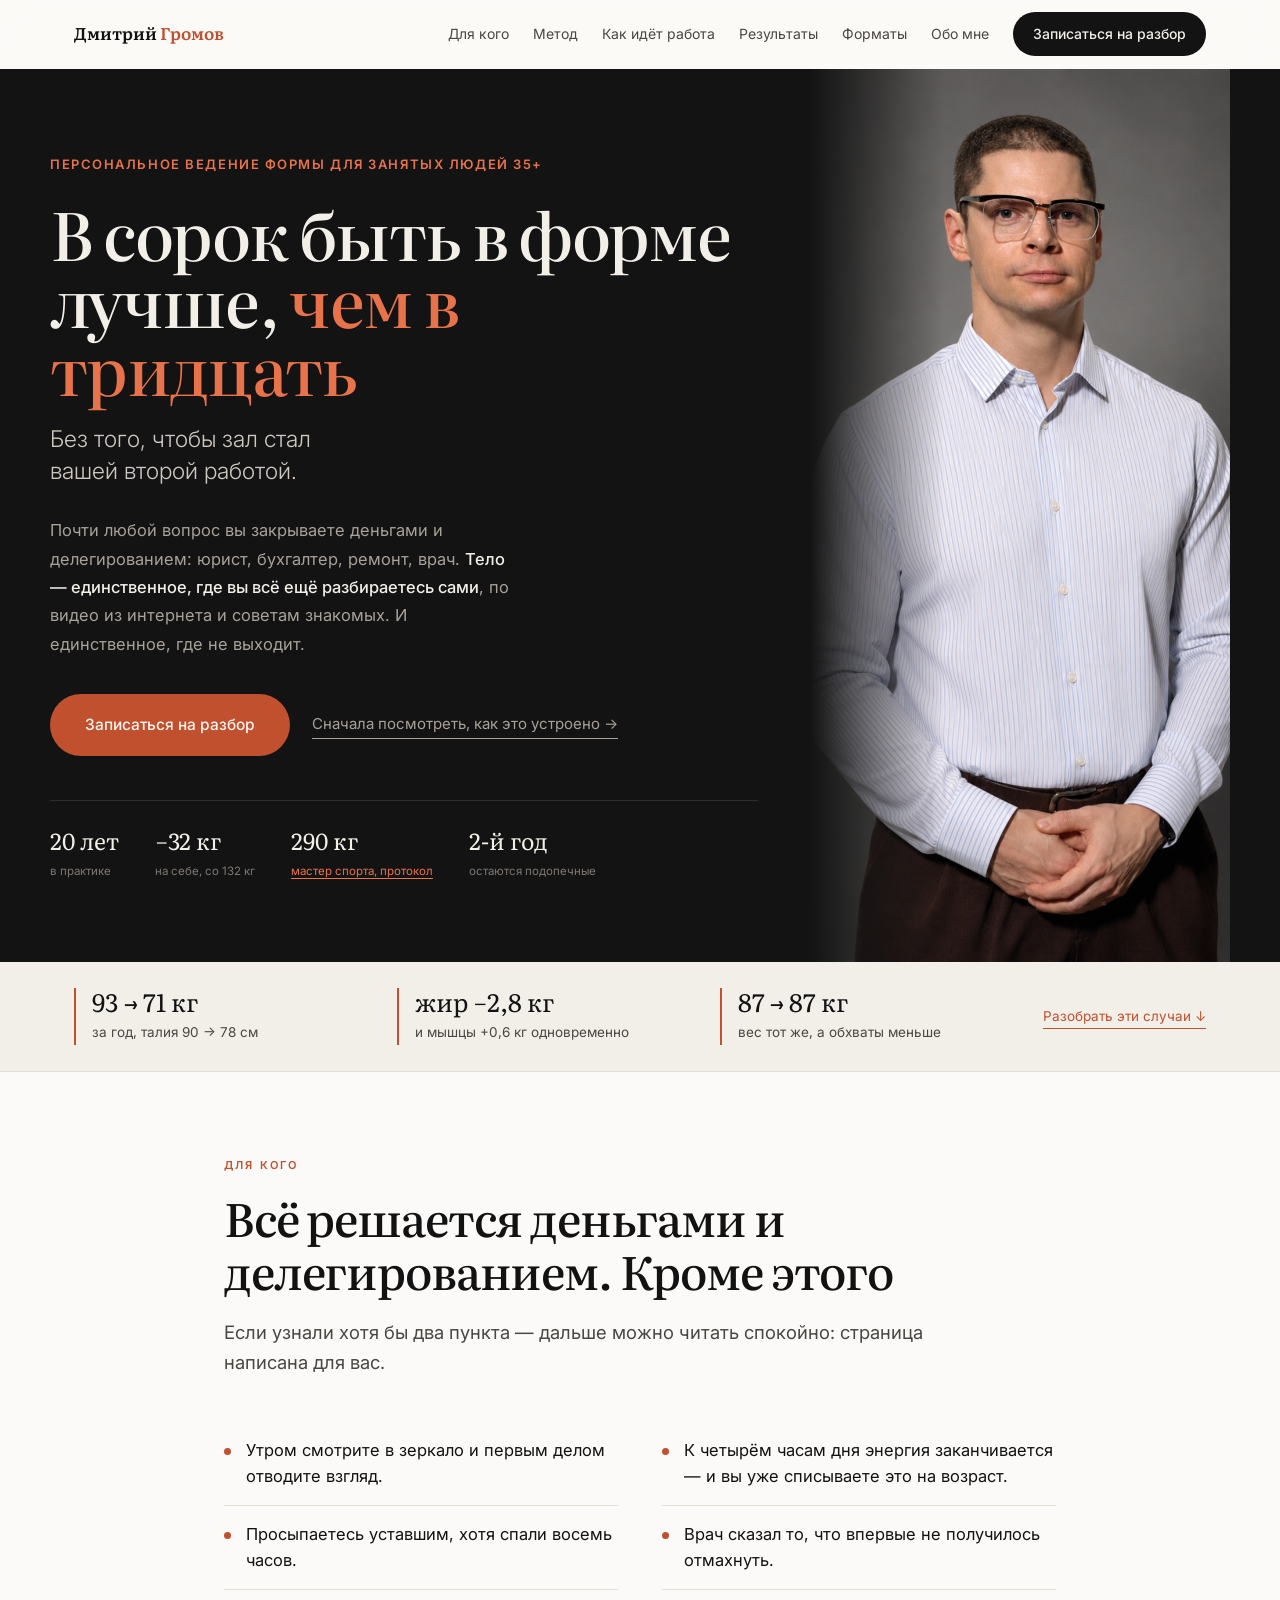
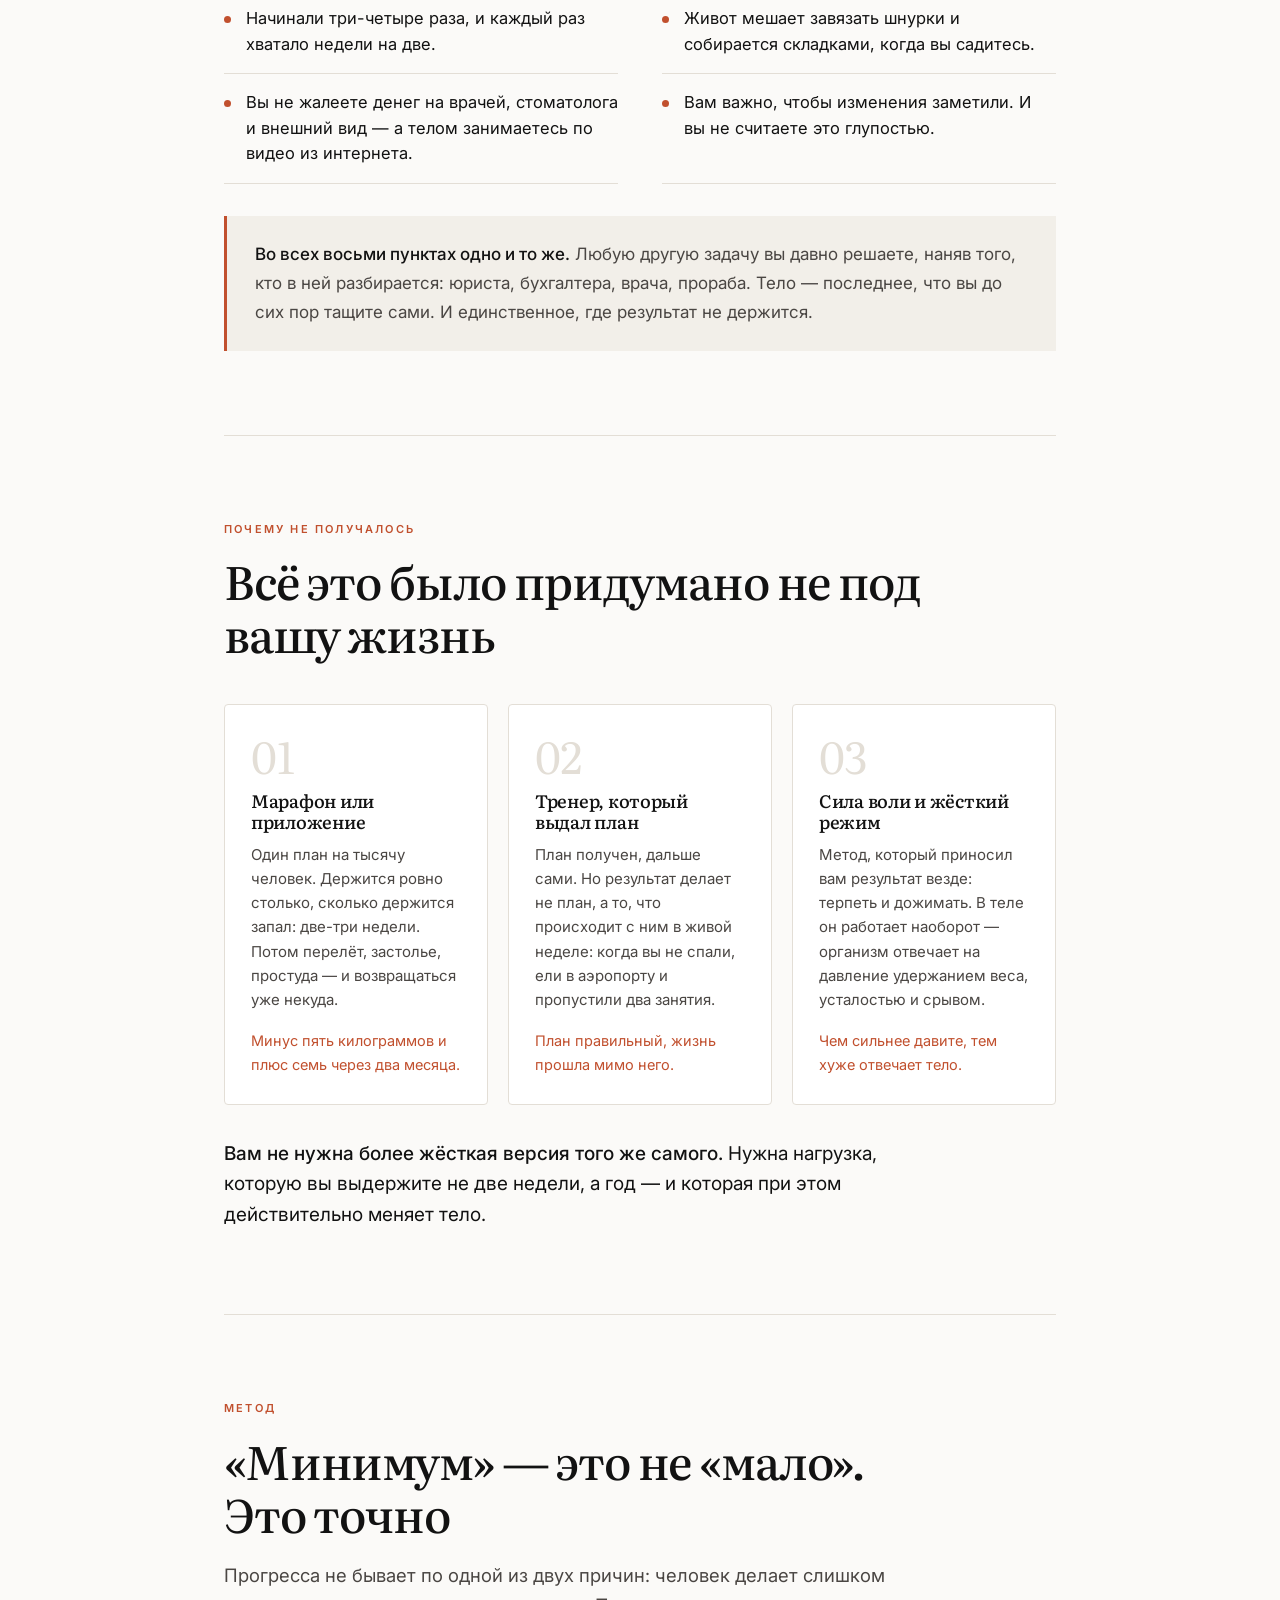
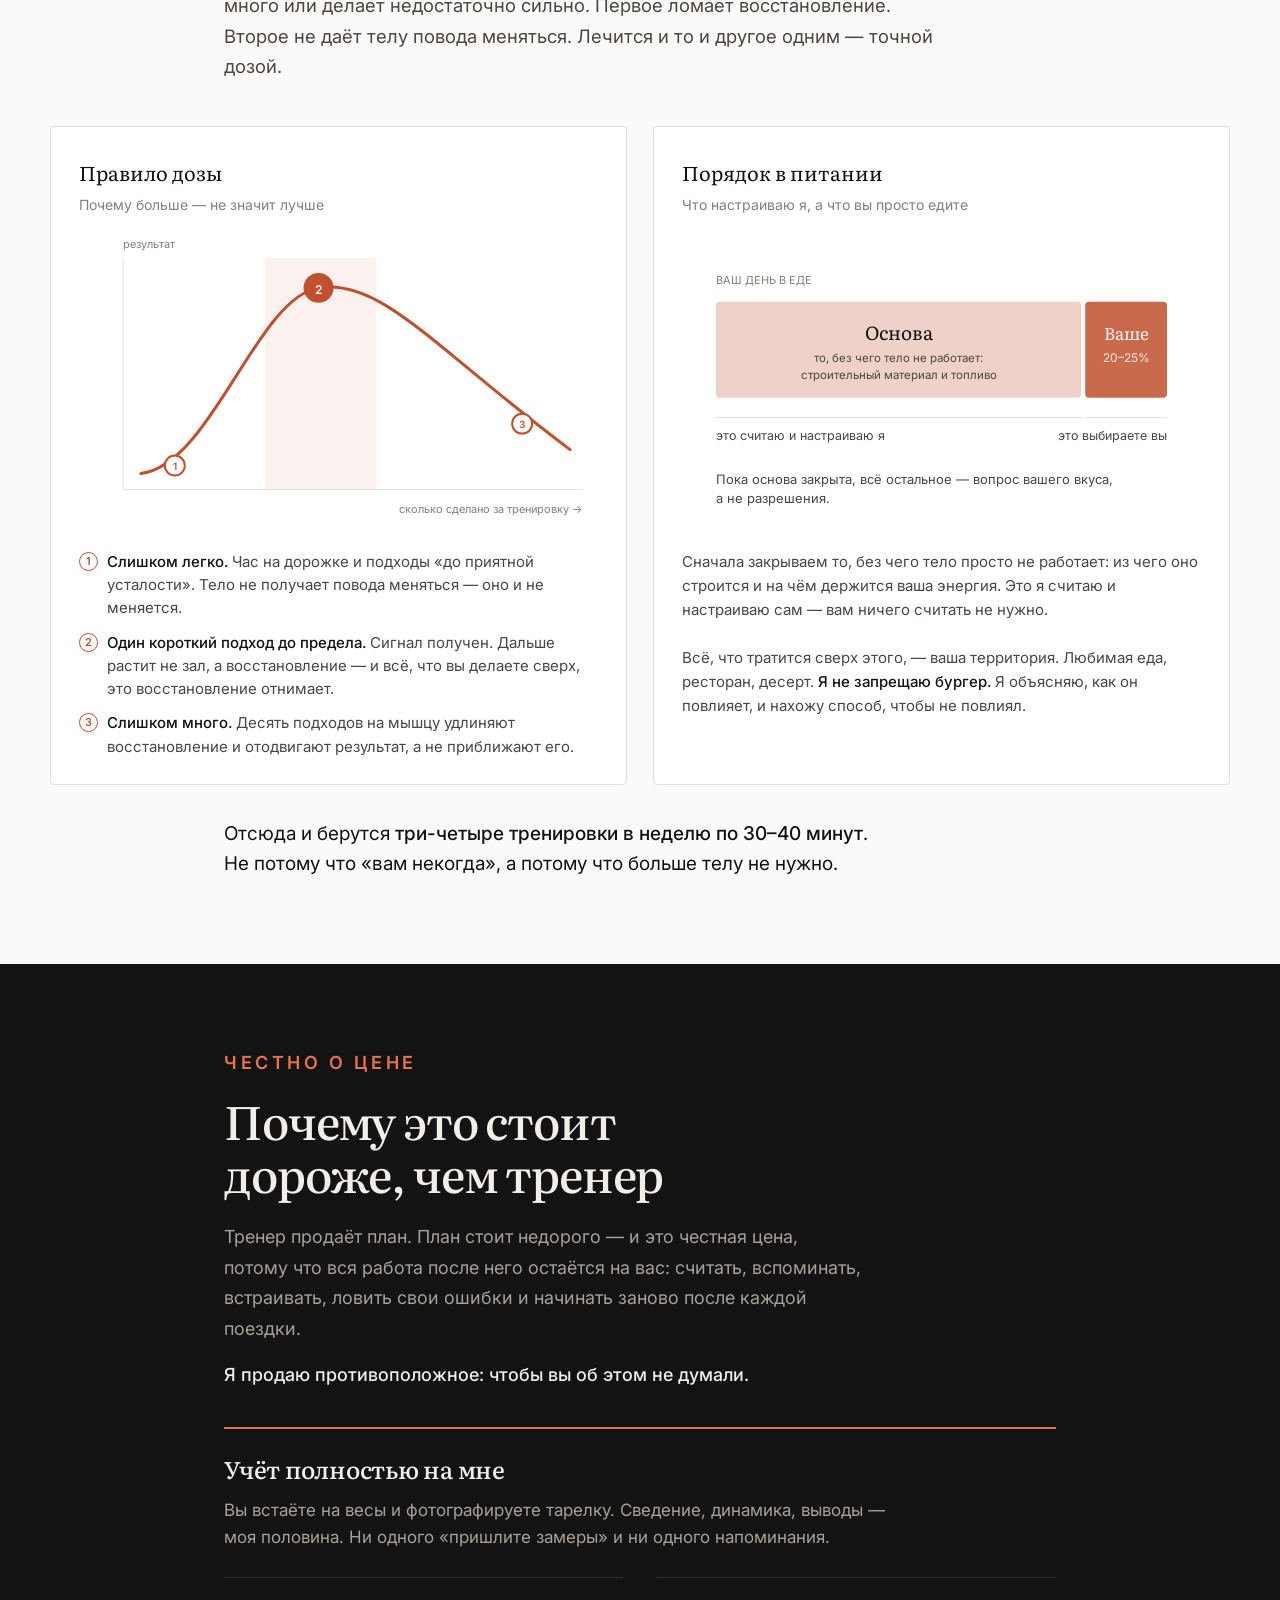
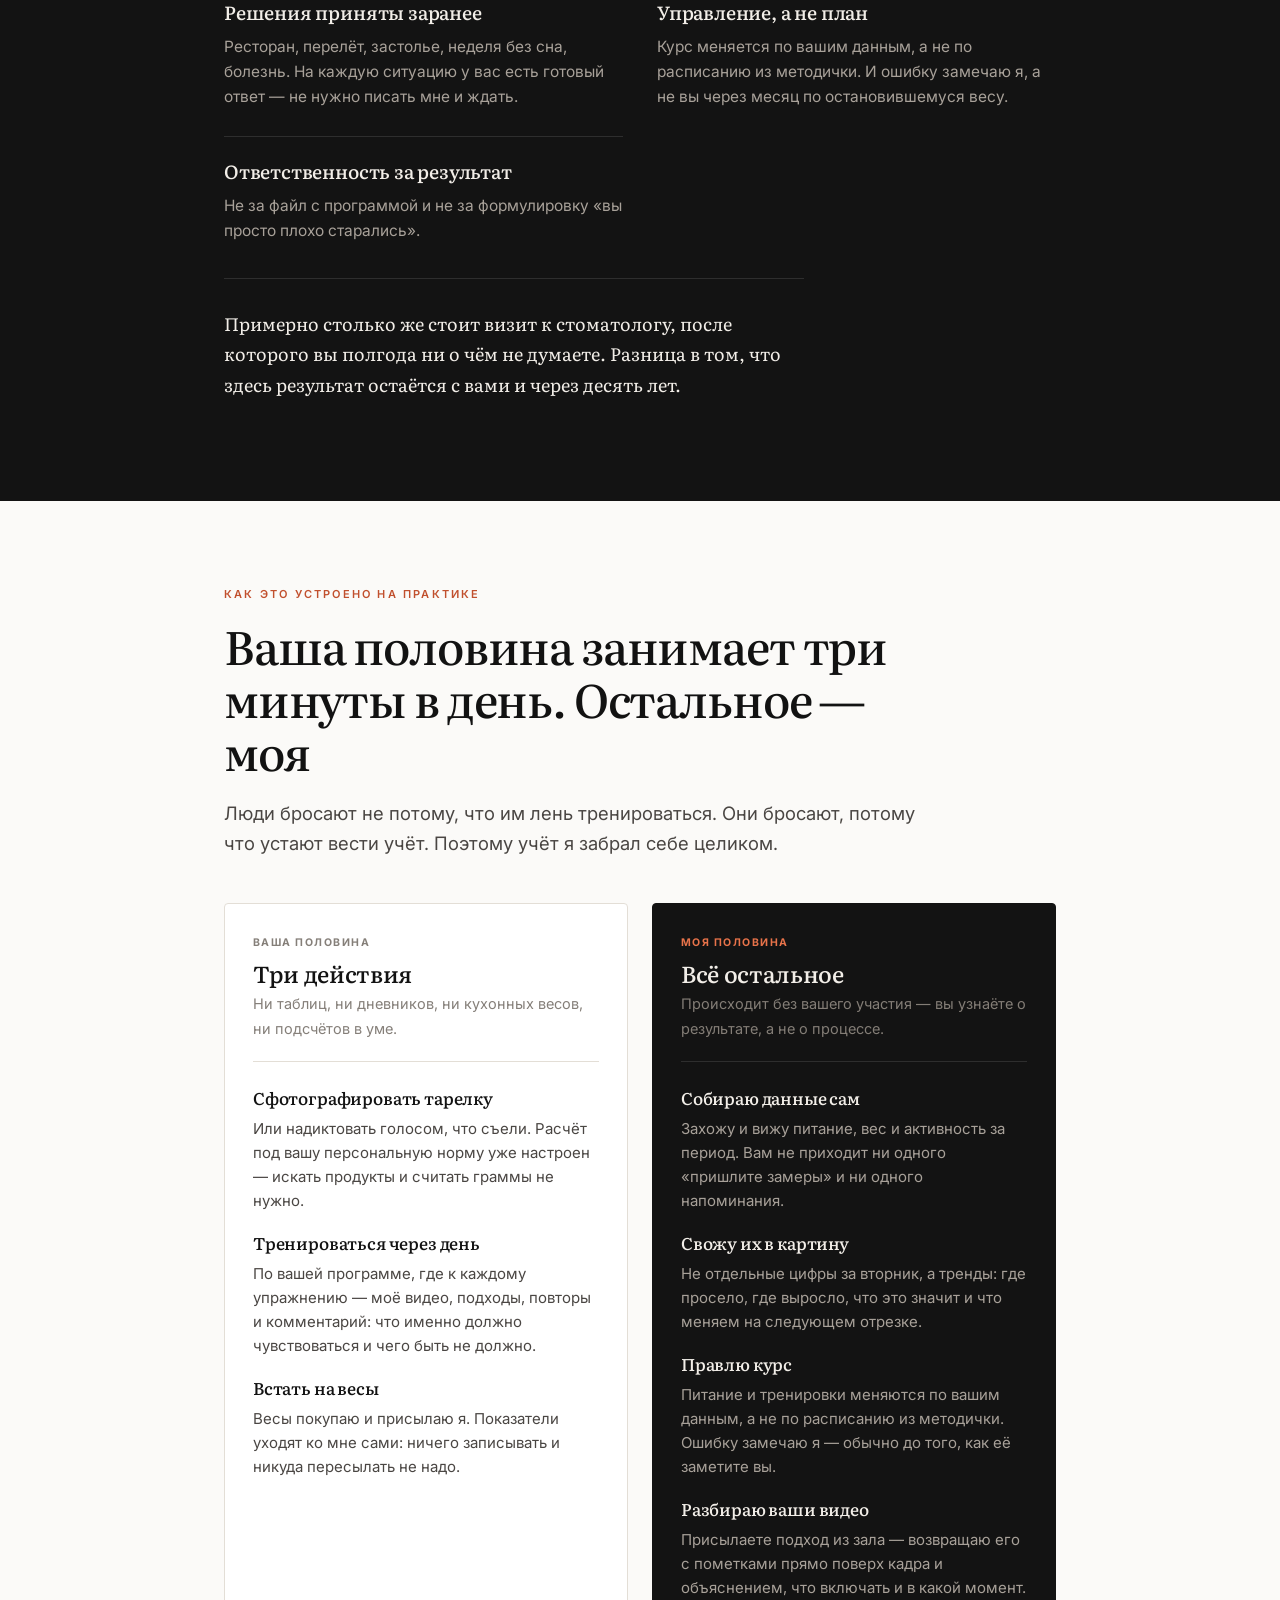
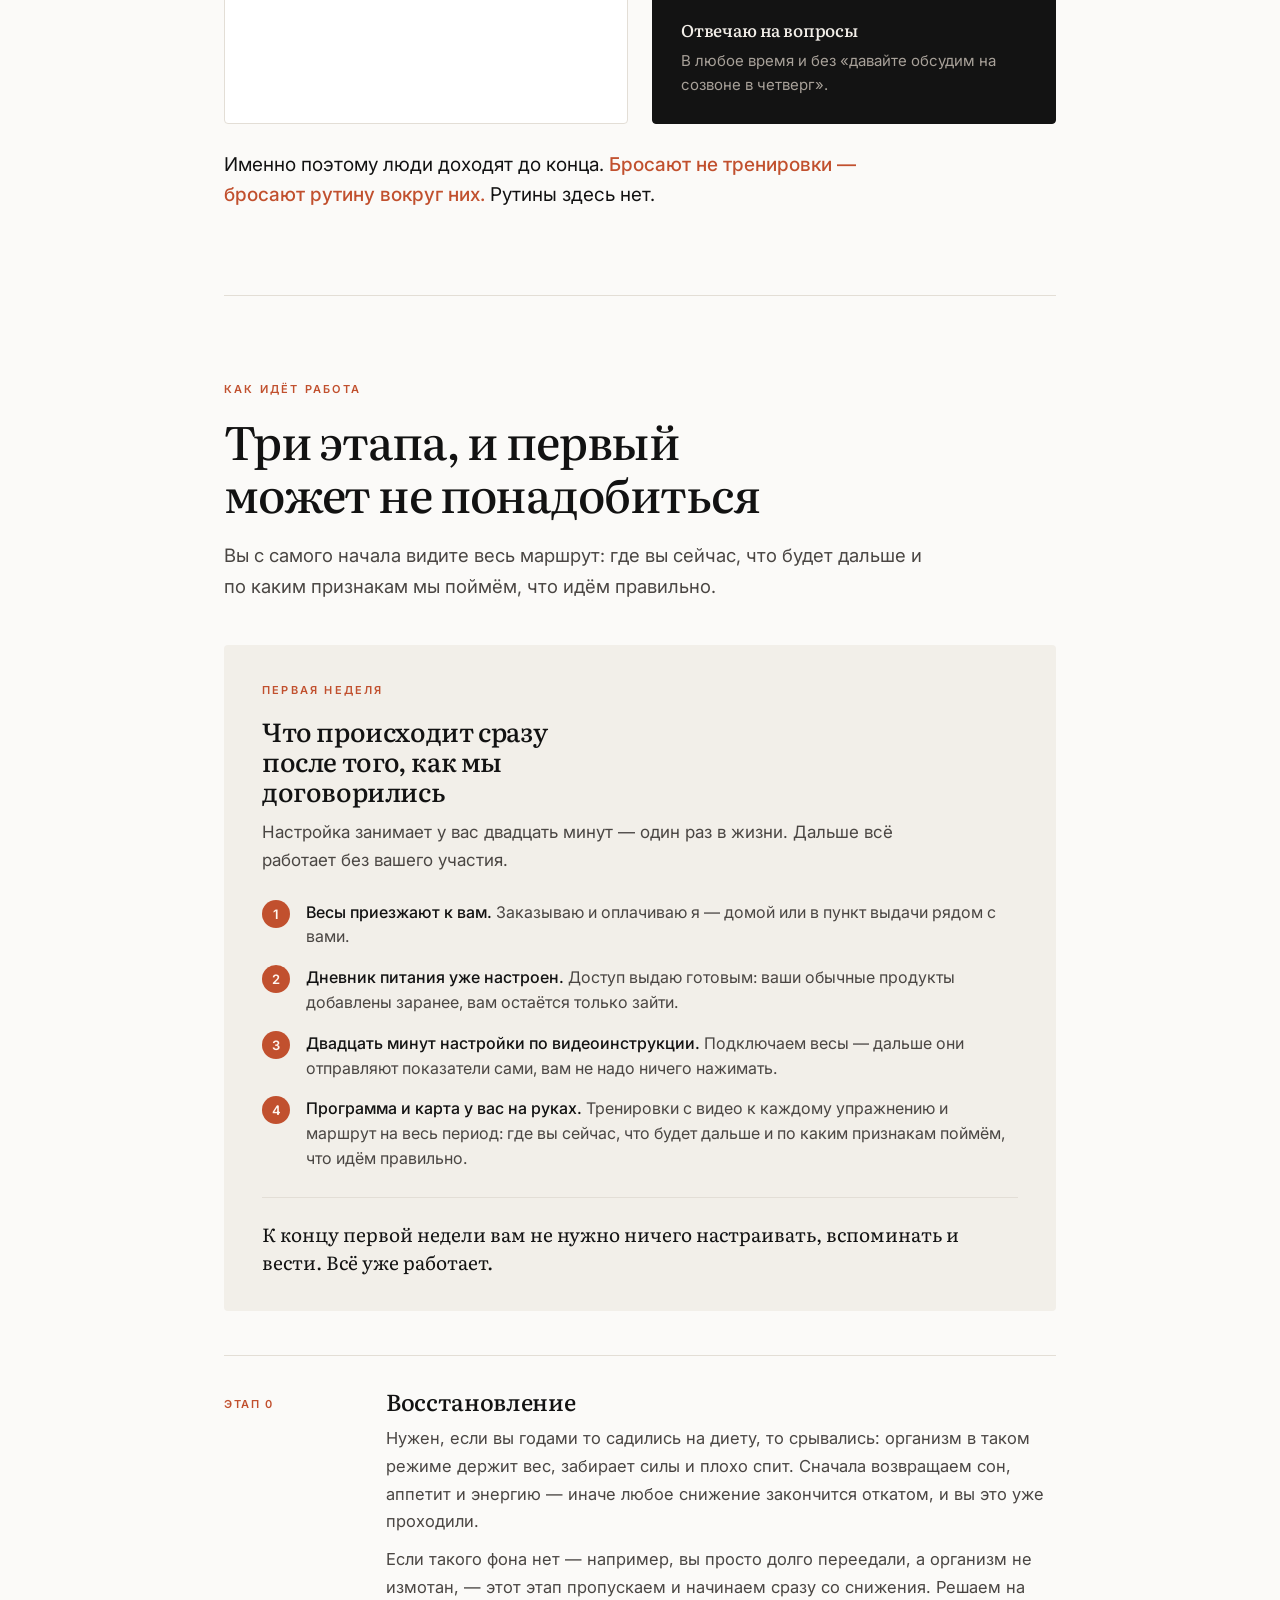
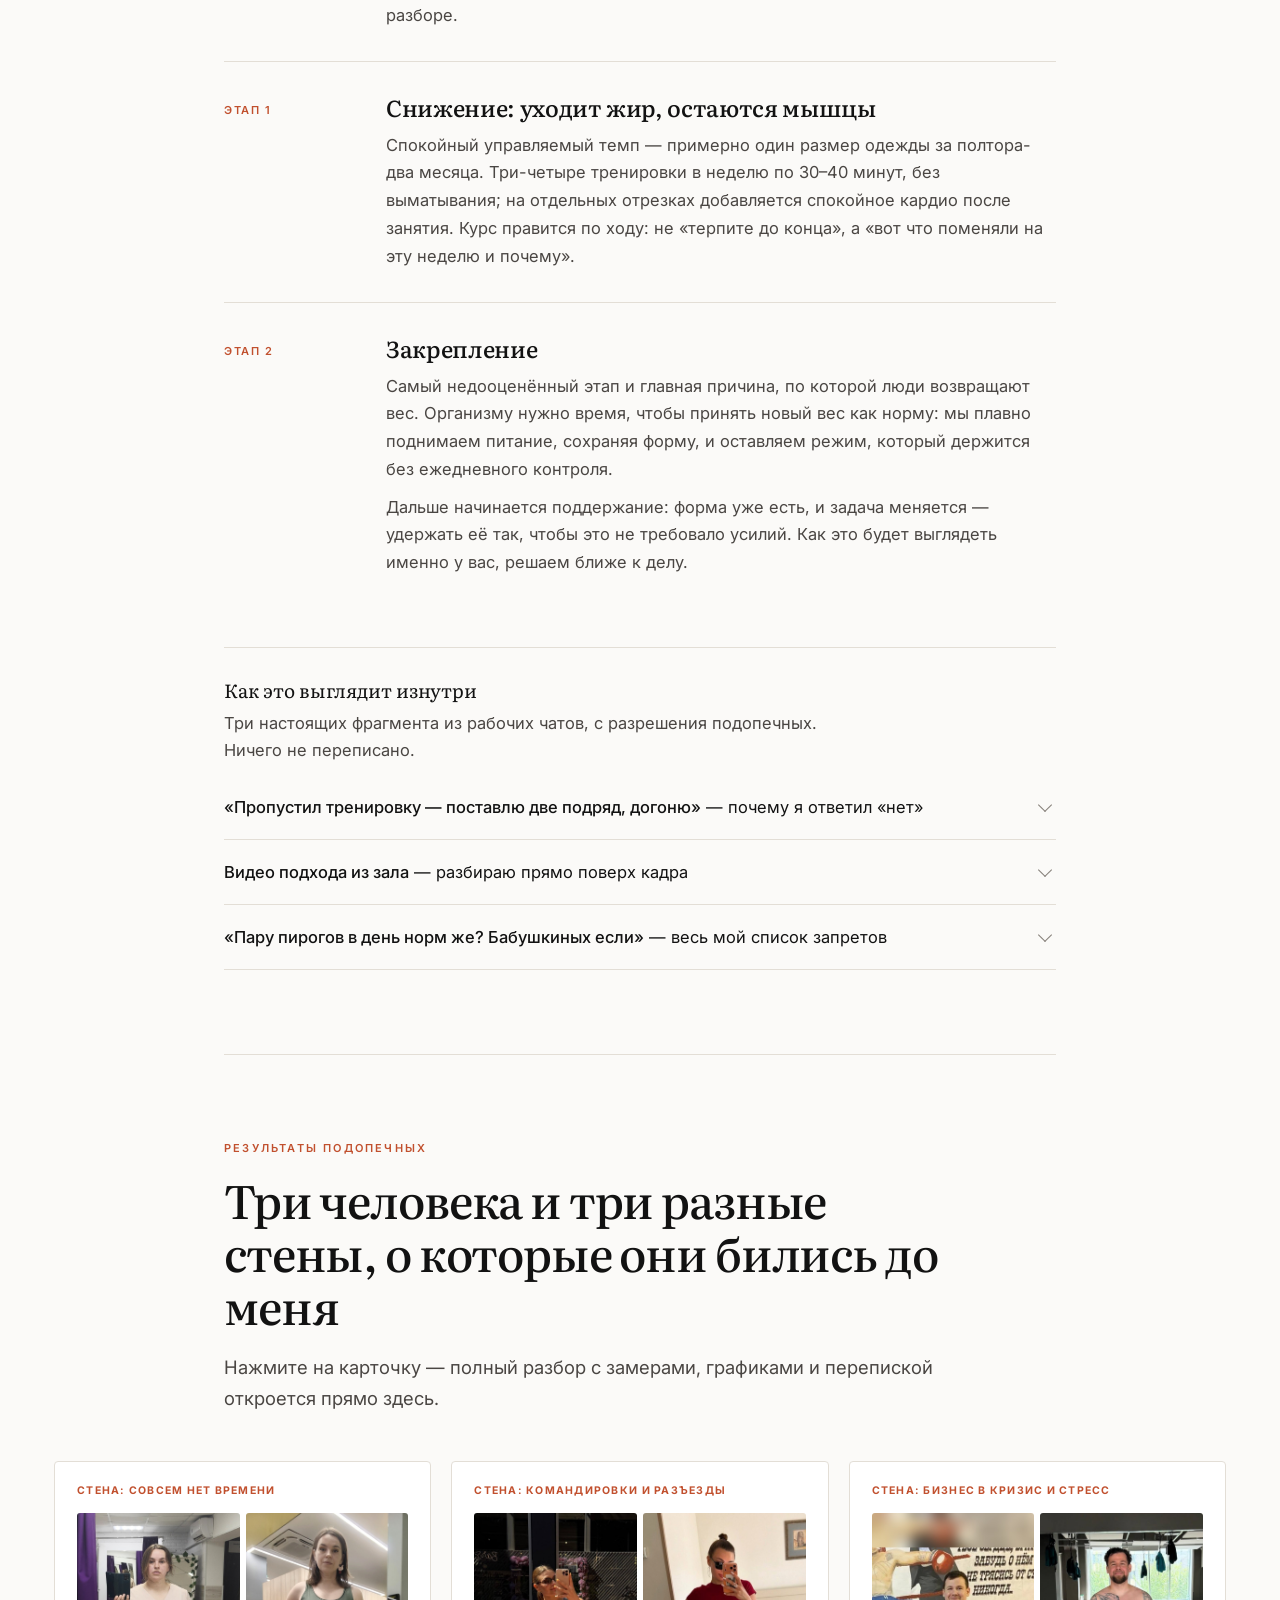
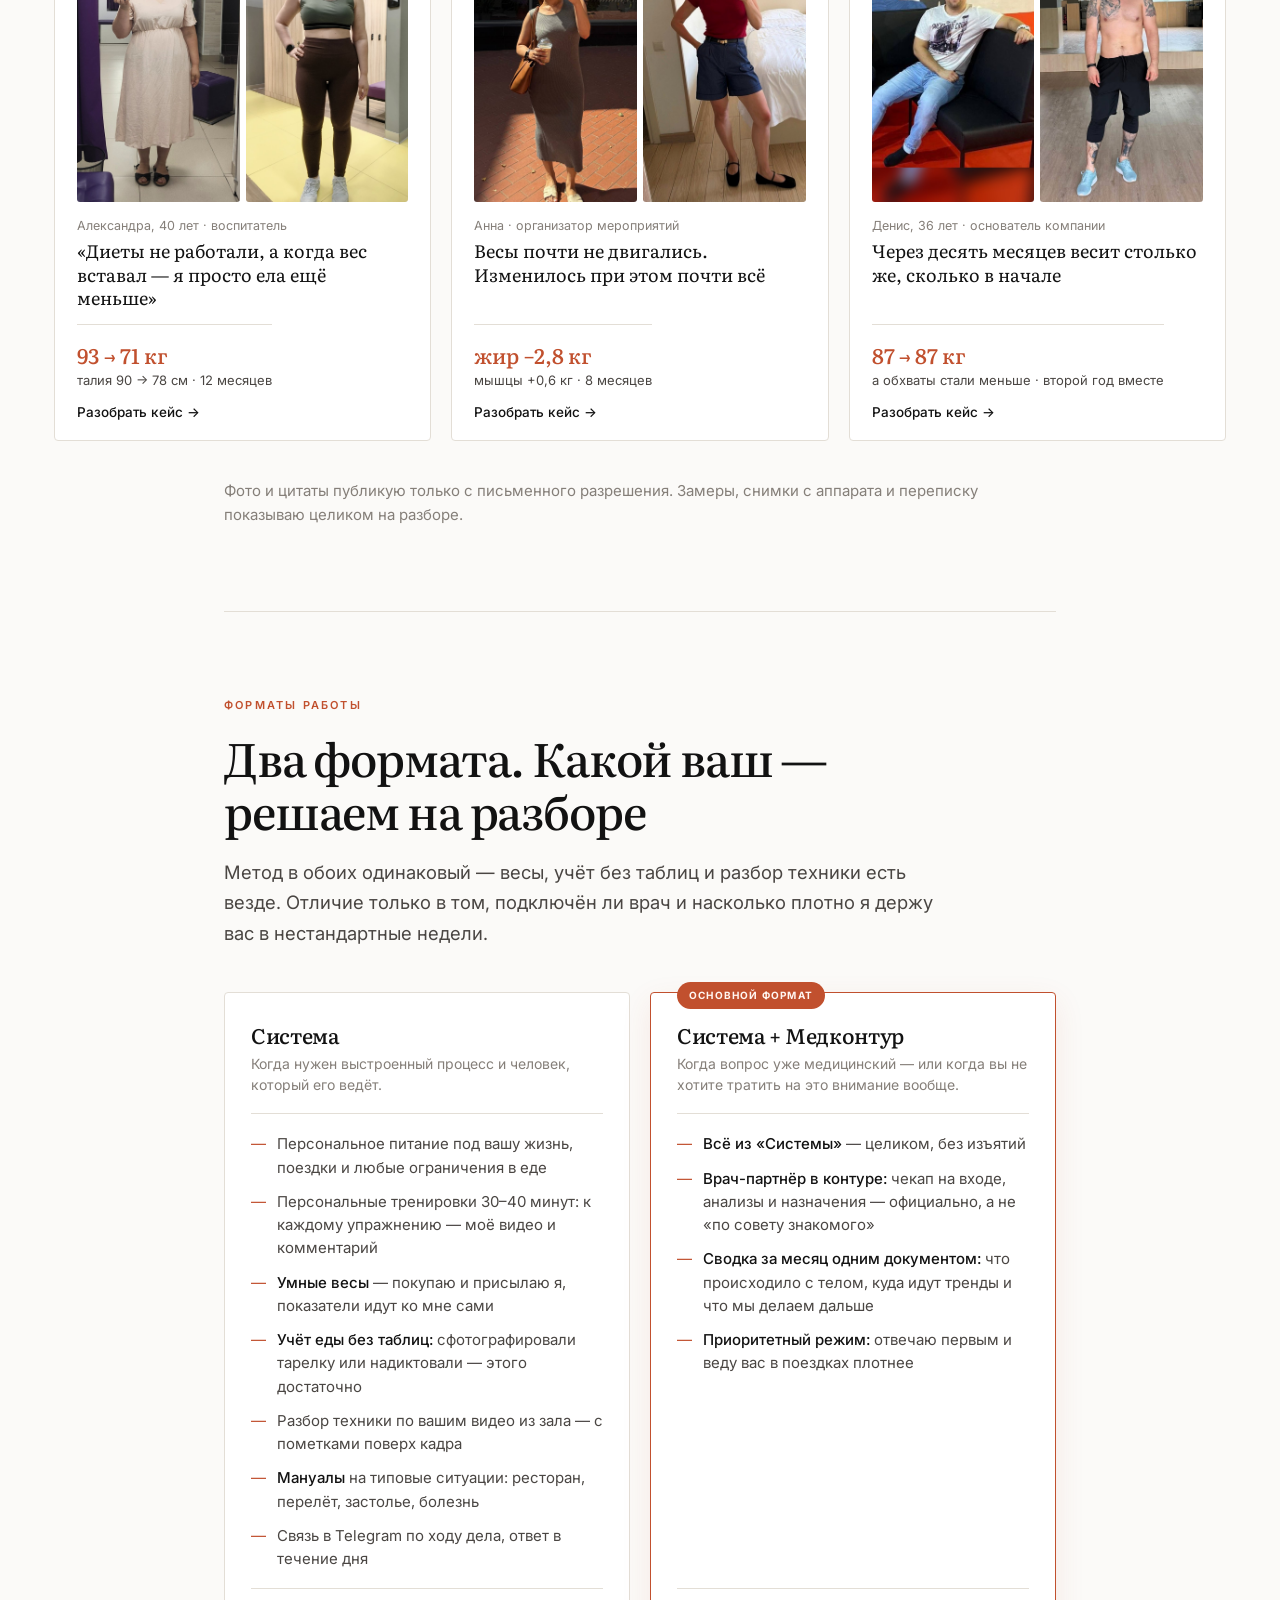
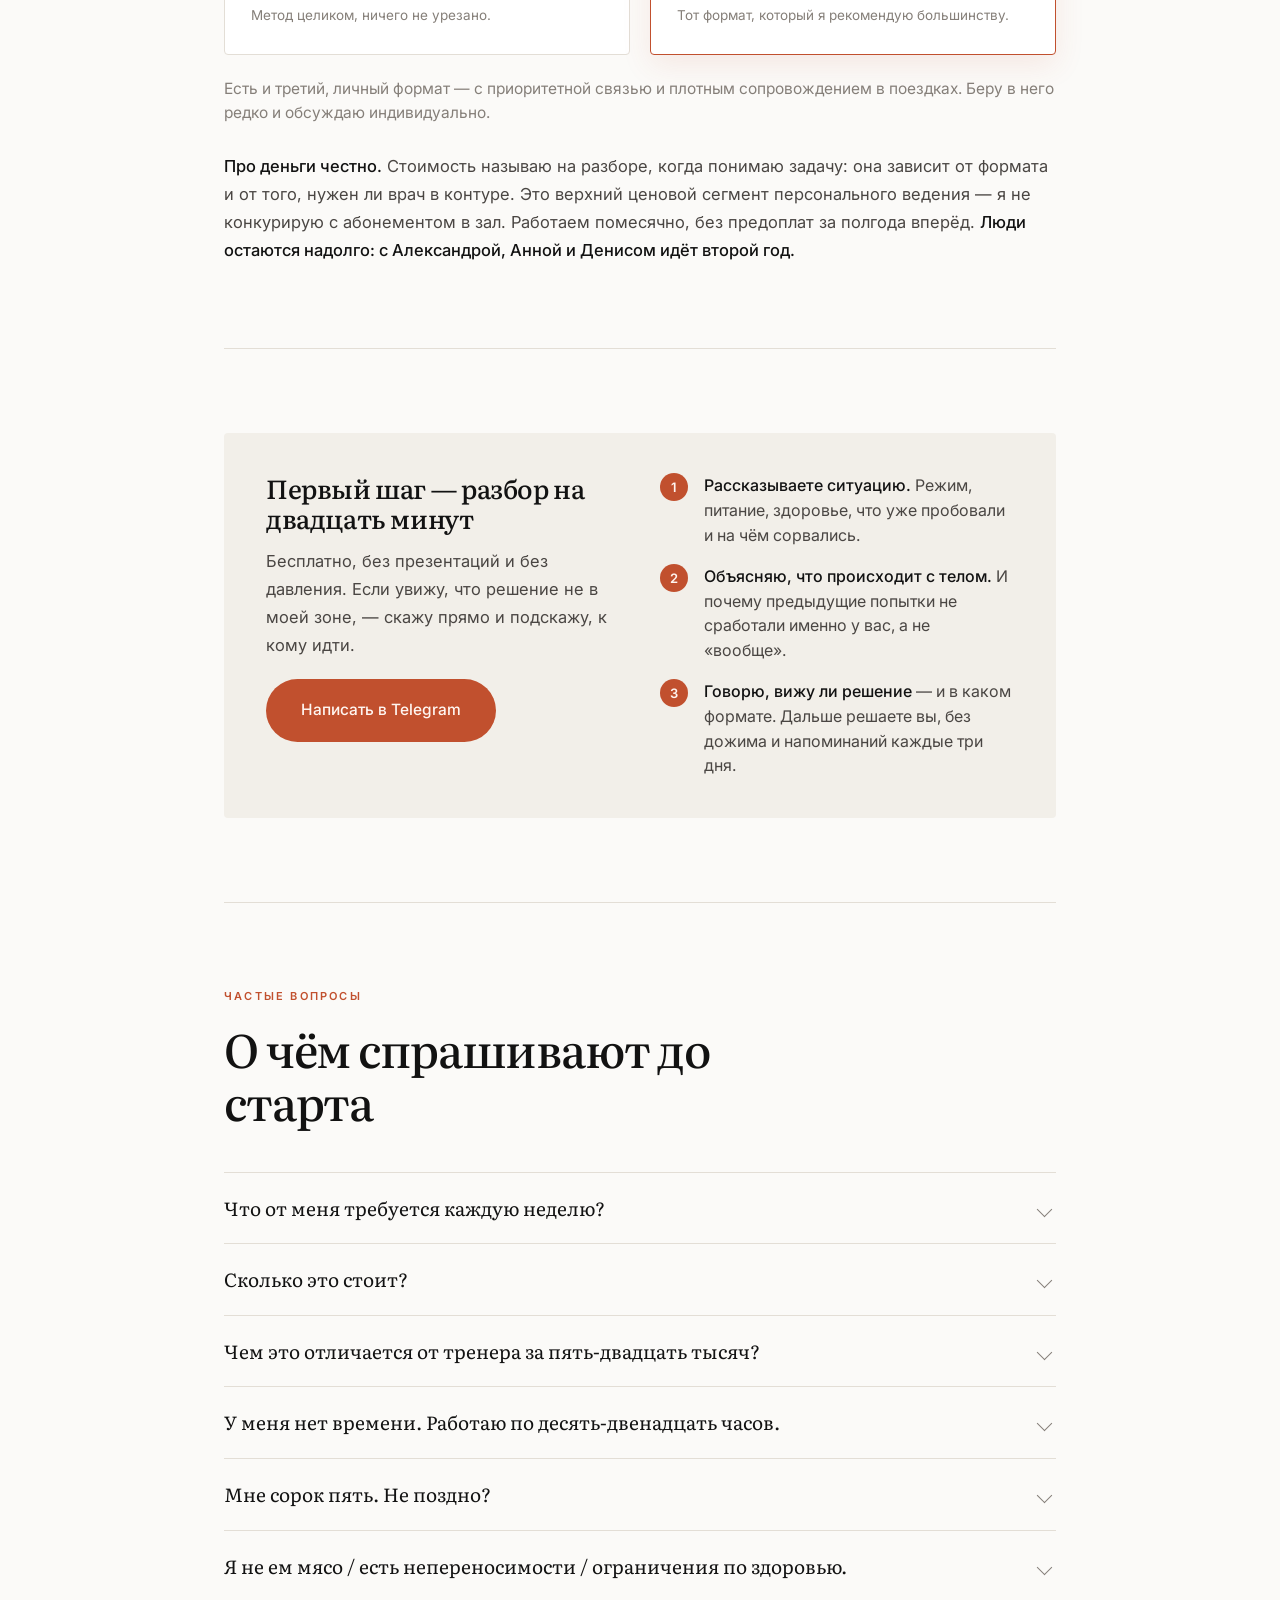
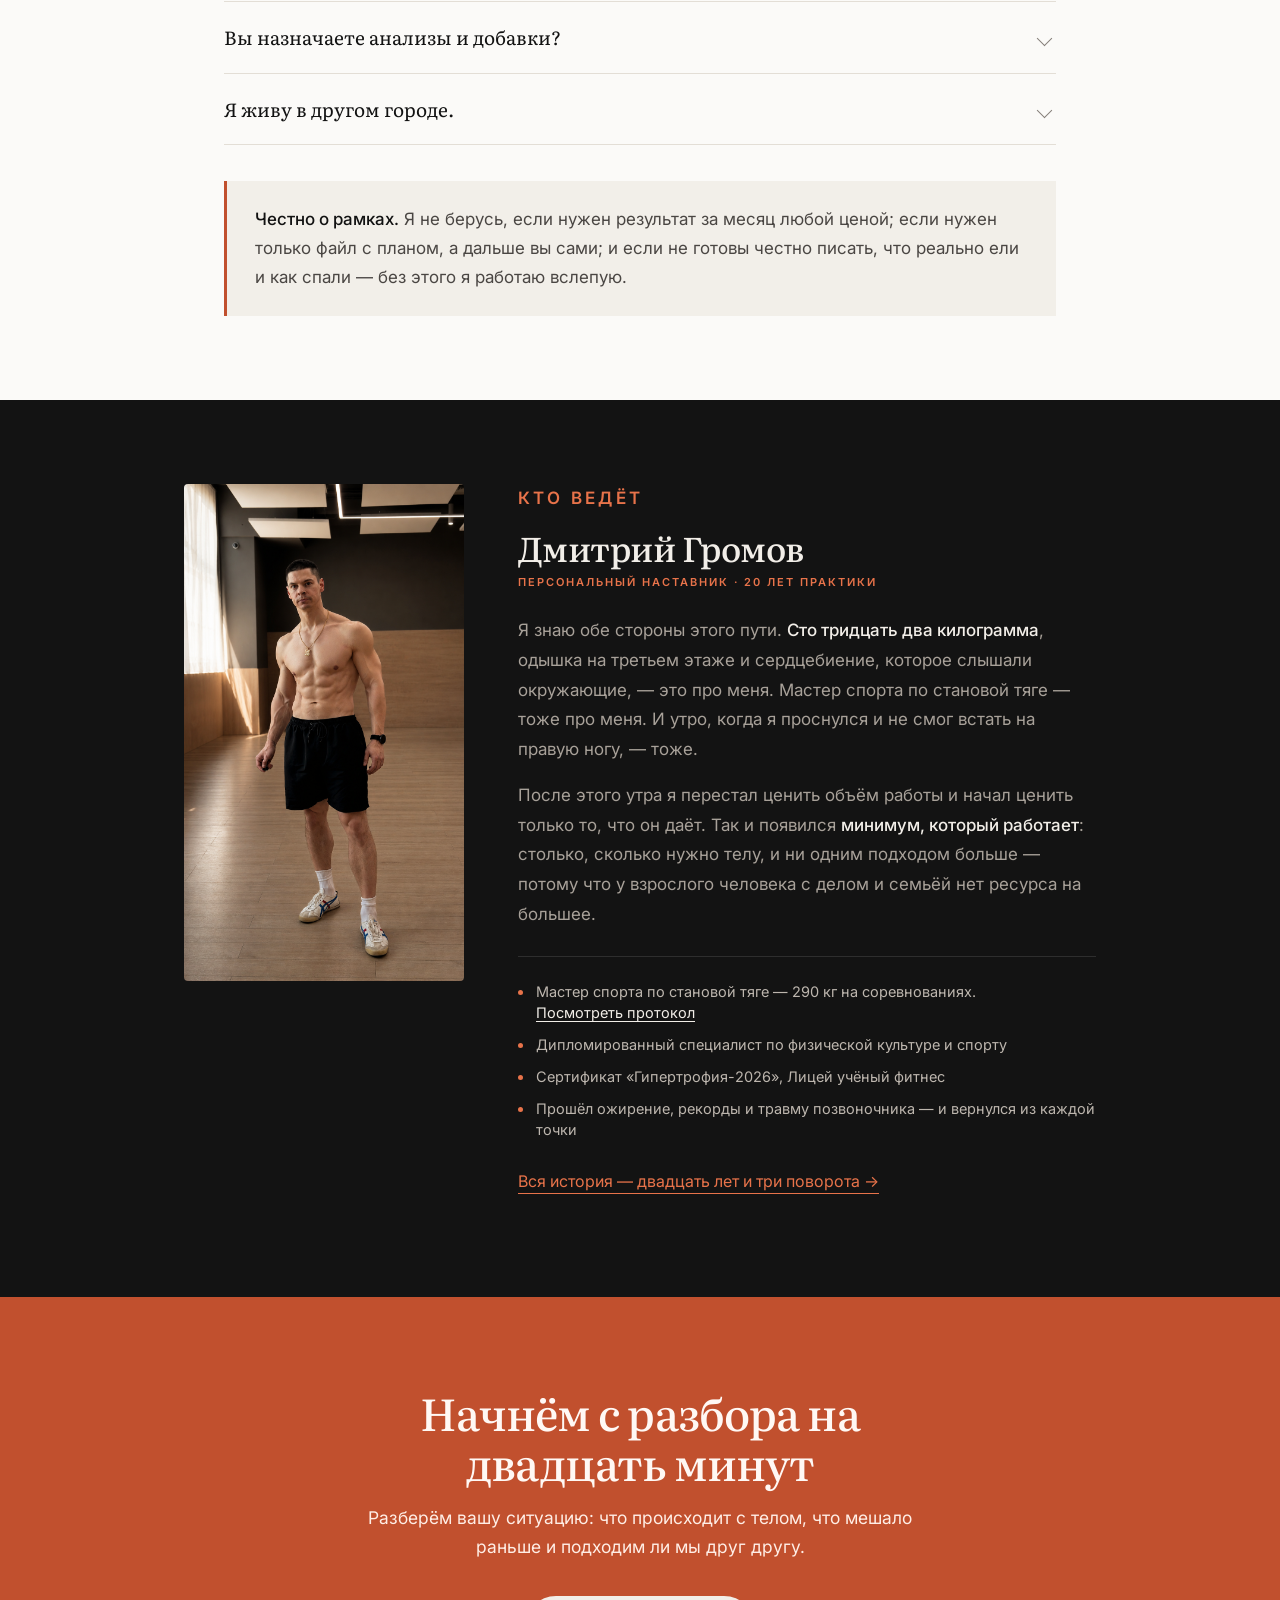
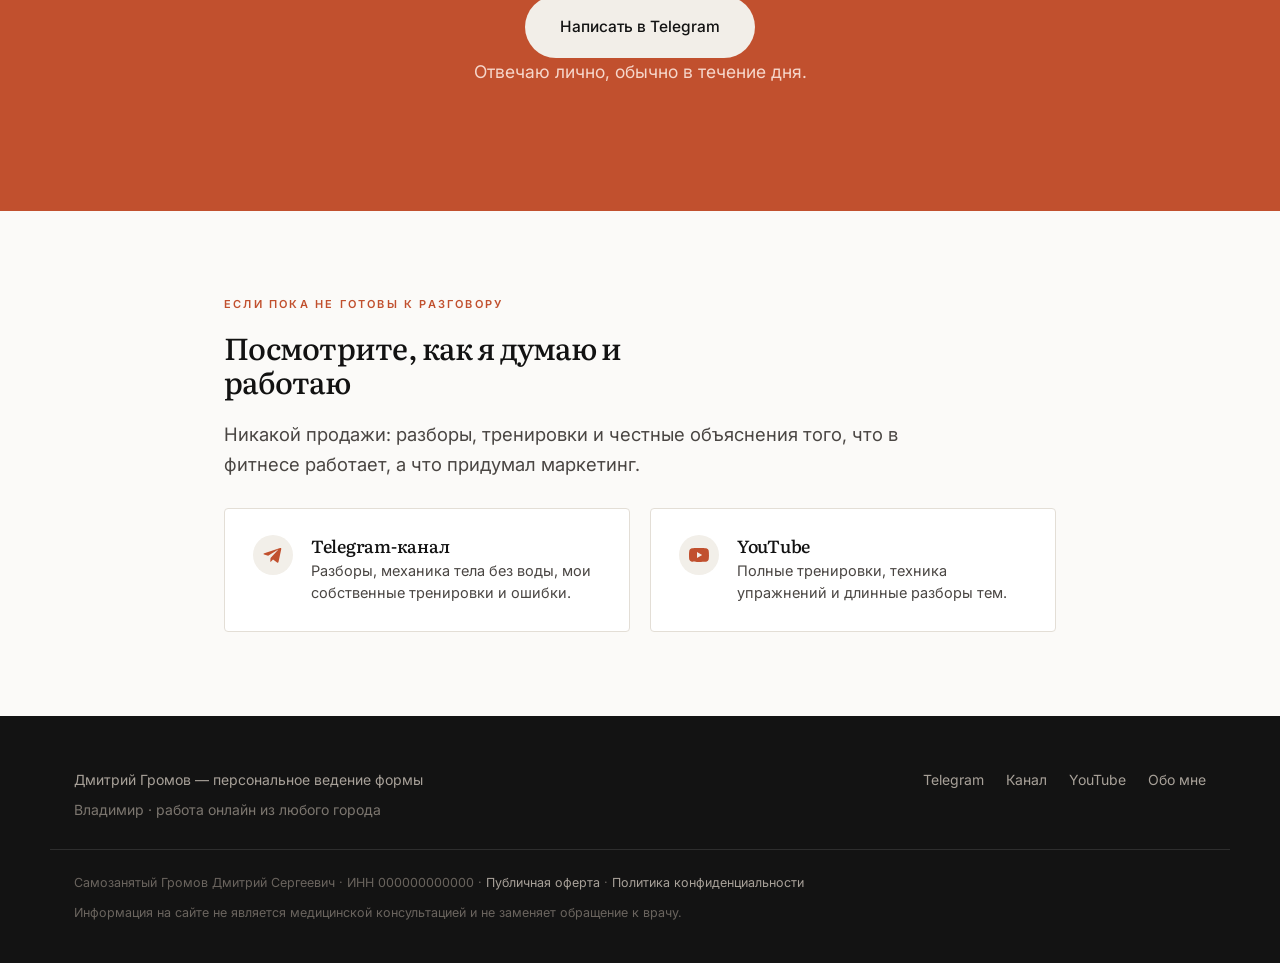
==== commit 18a5cf27: "Add files via upload" ====
--- a/index.html
+++ b/index.html
@@ -242,6 +242,20 @@
       <p class="section-eyebrow">Как идёт работа</p>
       <h2>Три этапа, и первый может не понадобиться</h2>
       <p class="lead">Вы с самого начала видите весь маршрут: где вы сейчас, что будет дальше и по каким признакам мы поймём, что идём правильно.</p>
+    </div>
+
+
+    <div class="onboard">
+      <p class="section-eyebrow">Первая неделя</p>
+      <h3>Что происходит сразу после того, как мы договорились</h3>
+      <p class="onboard-lead">Настройка занимает у вас двадцать минут — один раз в жизни. Дальше всё работает без вашего участия.</p>
+      <ol class="steps">
+        <li><span><b>Весы приезжают к вам.</b> Заказываю и оплачиваю я — домой или в пункт выдачи рядом с вами.</span></li>
+        <li><span><b>Дневник питания уже настроен.</b> Доступ выдаю готовым: ваши обычные продукты добавлены заранее, вам остаётся только зайти.</span></li>
+        <li><span><b>Двадцать минут настройки по видеоинструкции.</b> Подключаем весы — дальше они отправляют показатели сами, вам не надо ничего нажимать.</span></li>
+        <li><span><b>Программа и карта у вас на руках.</b> Тренировки с видео к каждому упражнению и маршрут на весь период: где вы сейчас, что будет дальше и по каким признакам поймём, что идём правильно.</span></li>
+      </ol>
+      <p class="onboard-after">К концу первой недели вам не нужно ничего настраивать, вспоминать и вести. Всё уже работает.</p>
     </div>
 
     <div class="phase">
--- a/style.css
+++ b/style.css
@@ -456,3 +456,11 @@
 .pull.big { padding: 34px 38px; border-left-width: 4px; }
 .pull.big p { font-size: 24px; line-height: 1.45; }
 @media (max-width: 860px) { .pull.big { padding: 24px 22px; } .pull.big p { font-size: 19px; } }
+
+/* ---------- ПЕРВАЯ НЕДЕЛЯ ---------- */
+.onboard { background: var(--bg-2); border-radius: var(--radius); padding: 36px 38px 34px; margin-bottom: 44px; }
+.onboard h3 { font-size: 26px; margin-bottom: 12px; max-width: 24ch; }
+.onboard-lead { font-size: 17px; color: var(--text-2); line-height: 1.65; margin-bottom: 26px; max-width: 58ch; }
+.onboard .steps { max-width: 72ch; }
+.onboard-after { margin-top: 26px; padding-top: 22px; border-top: 1px solid var(--line); font-family: 'Literata', serif; font-size: 19px; color: var(--text); line-height: 1.5; }
+@media (max-width: 860px) { .onboard { padding: 26px 22px; } .onboard h3 { font-size: 21px; } }
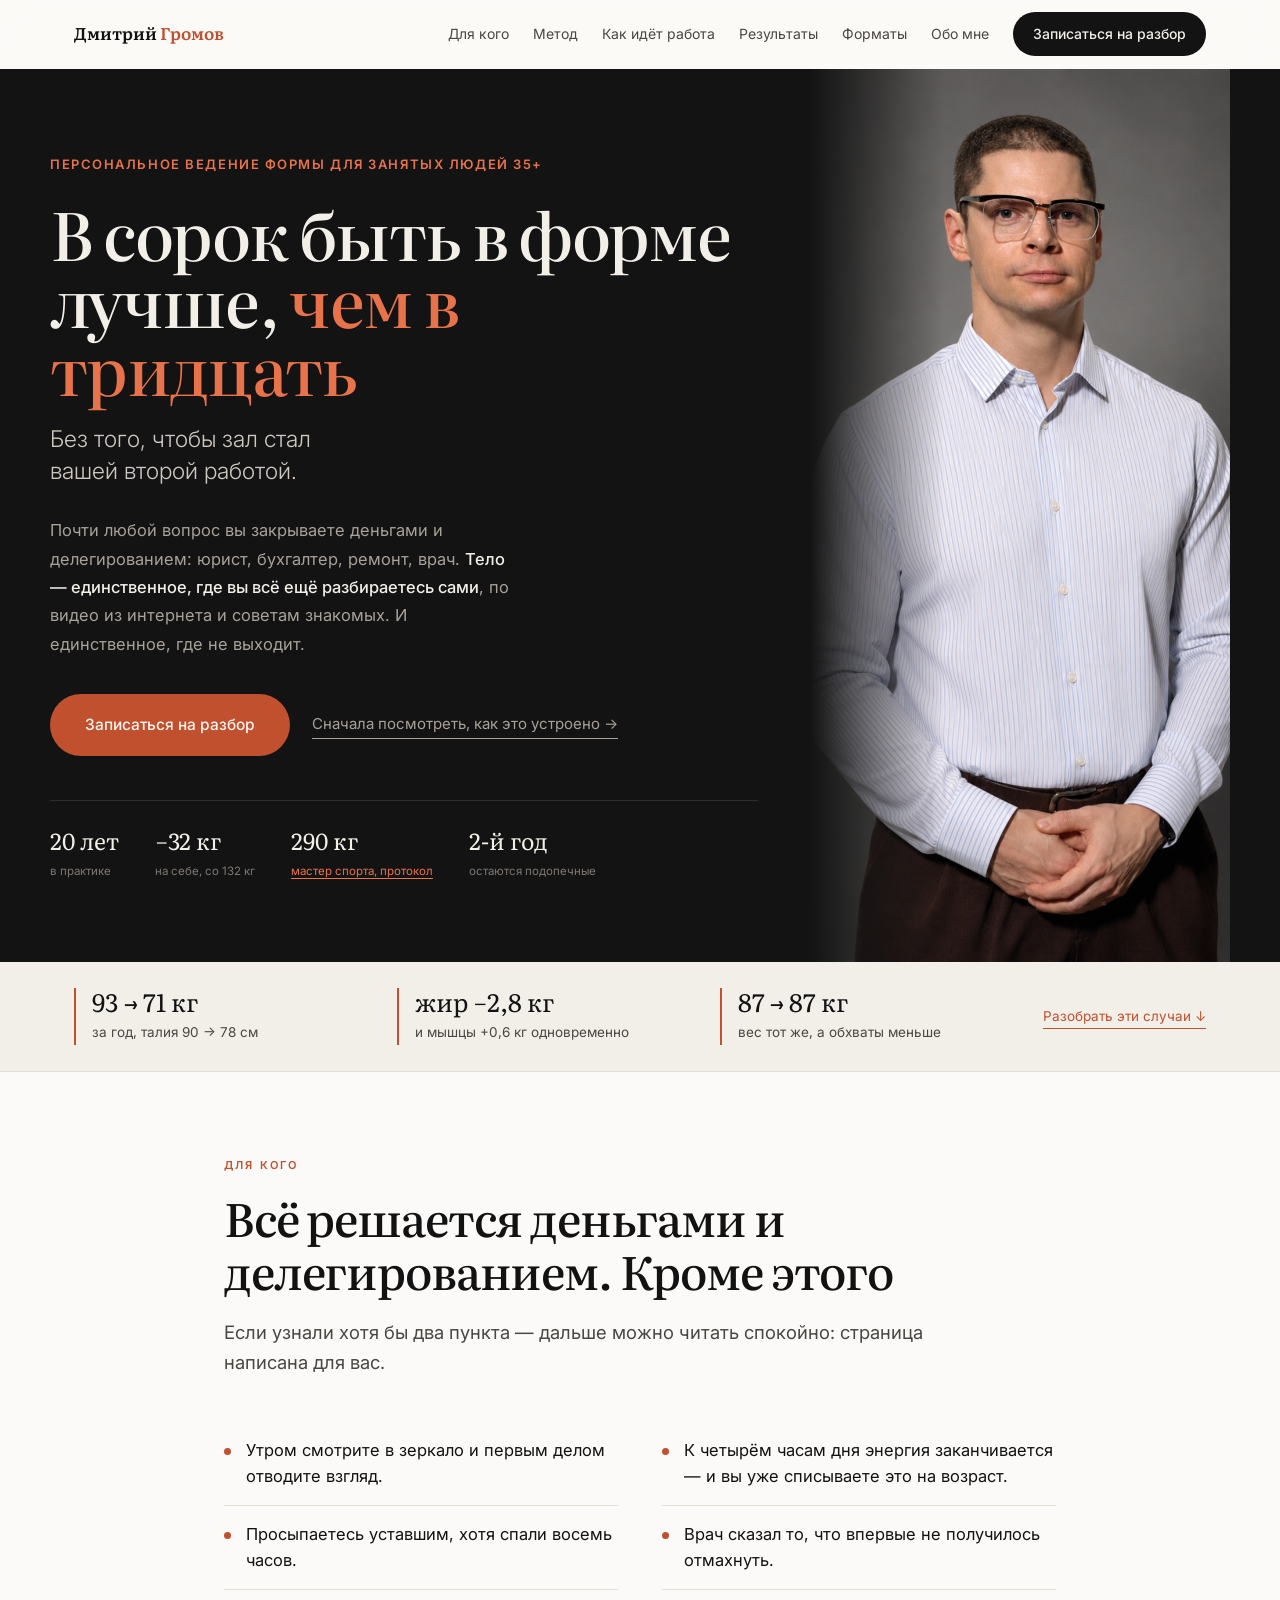
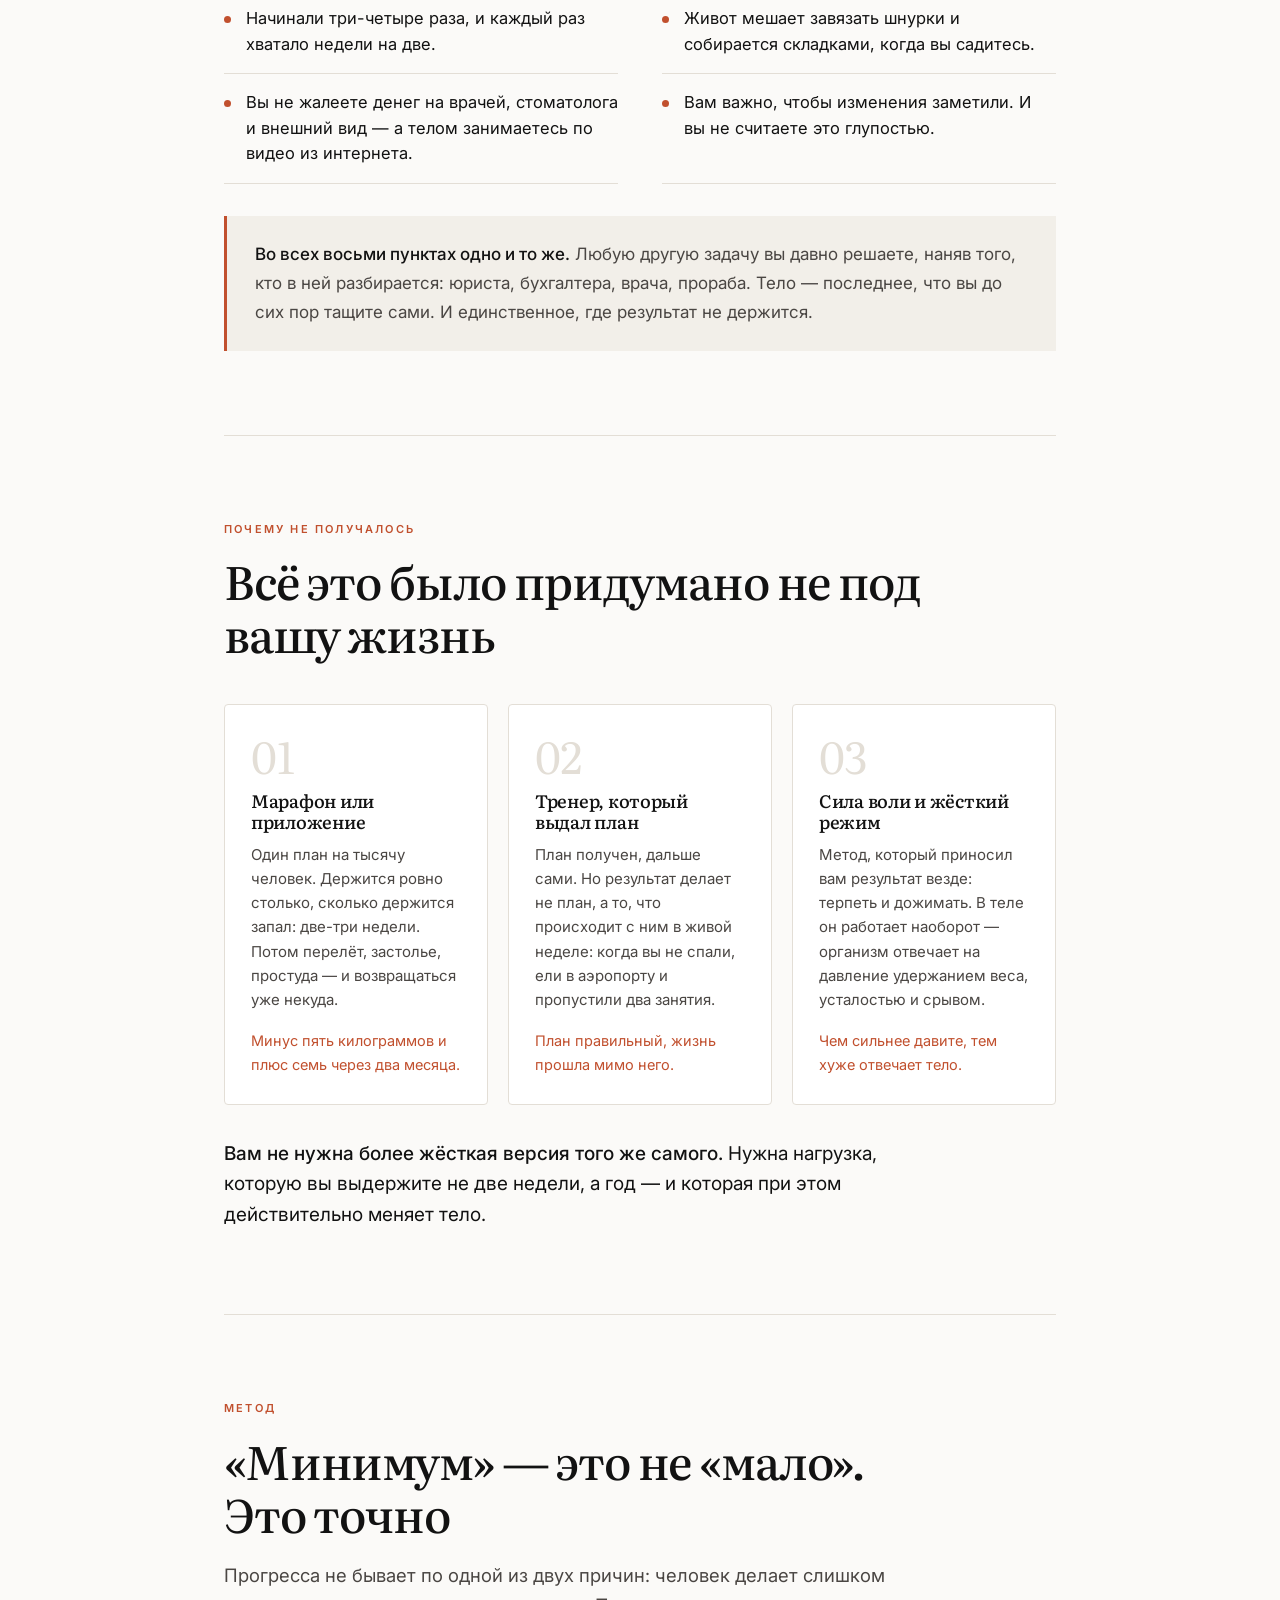
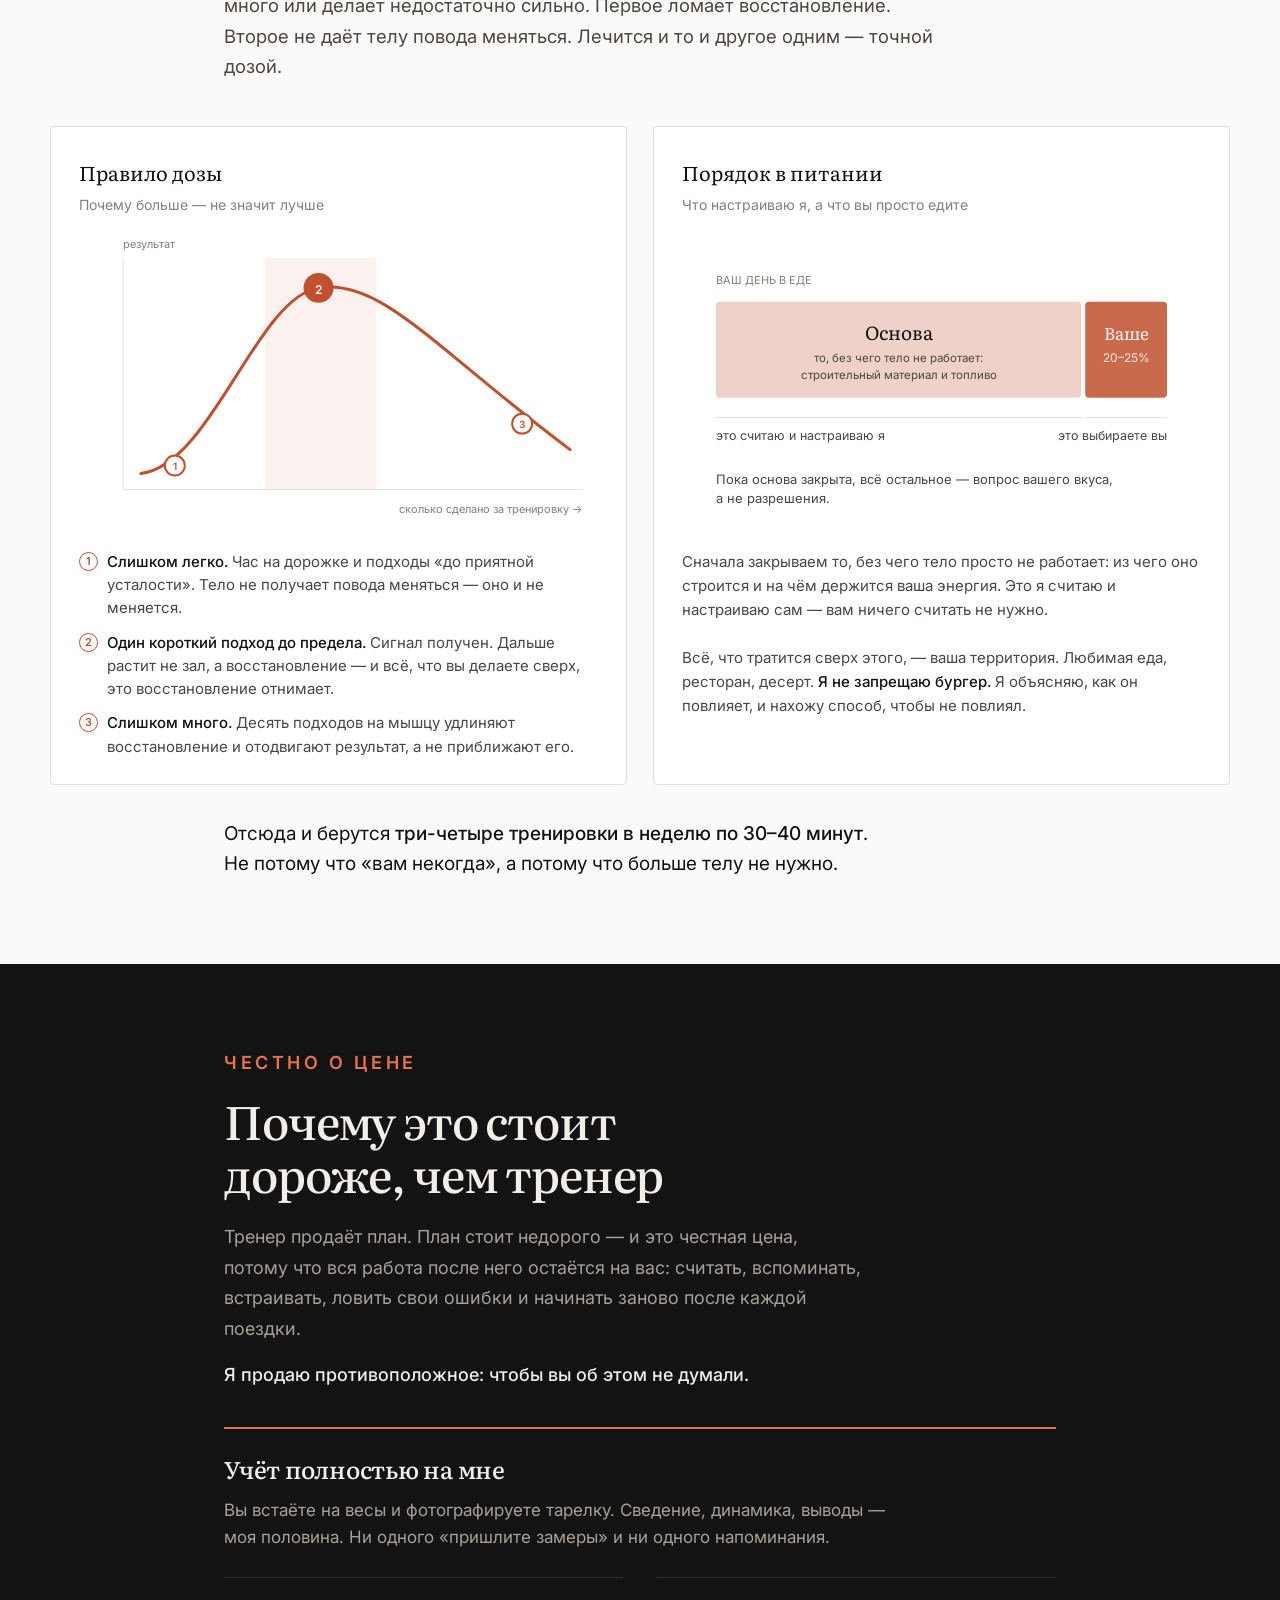
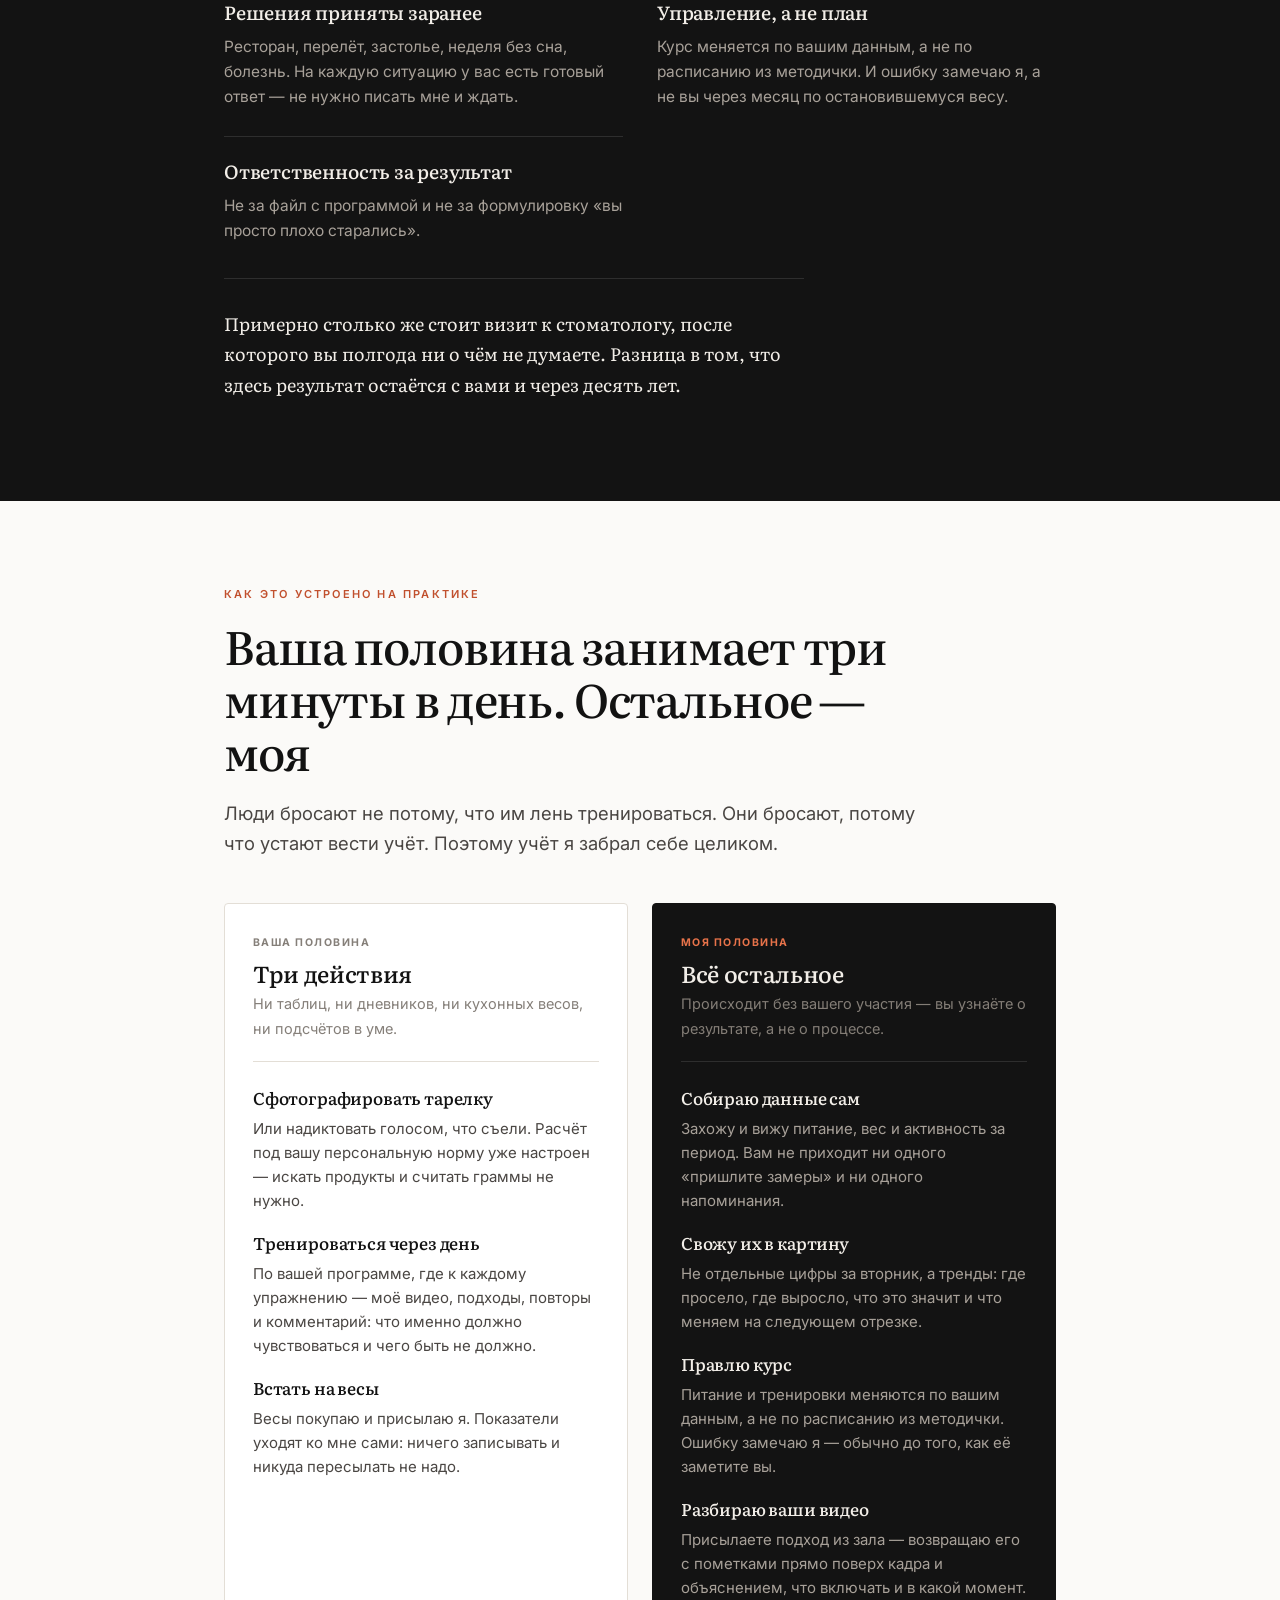
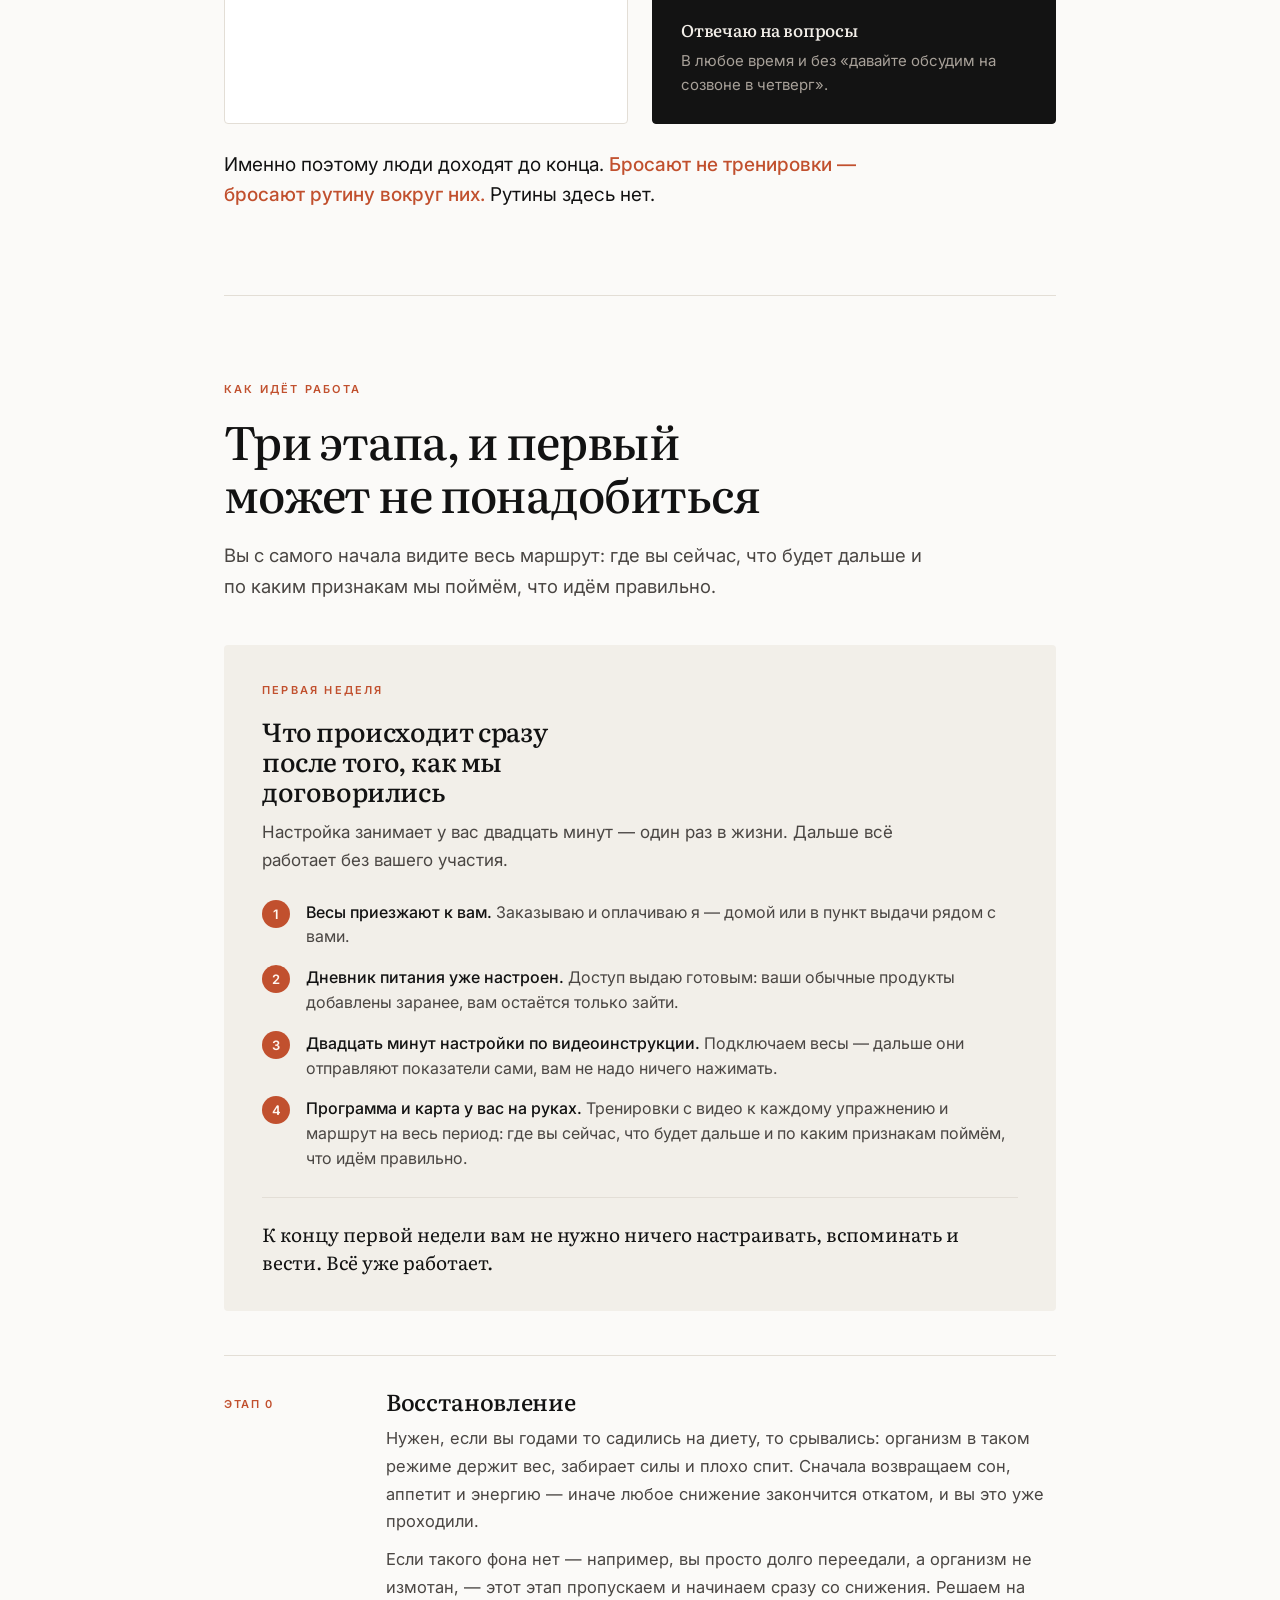
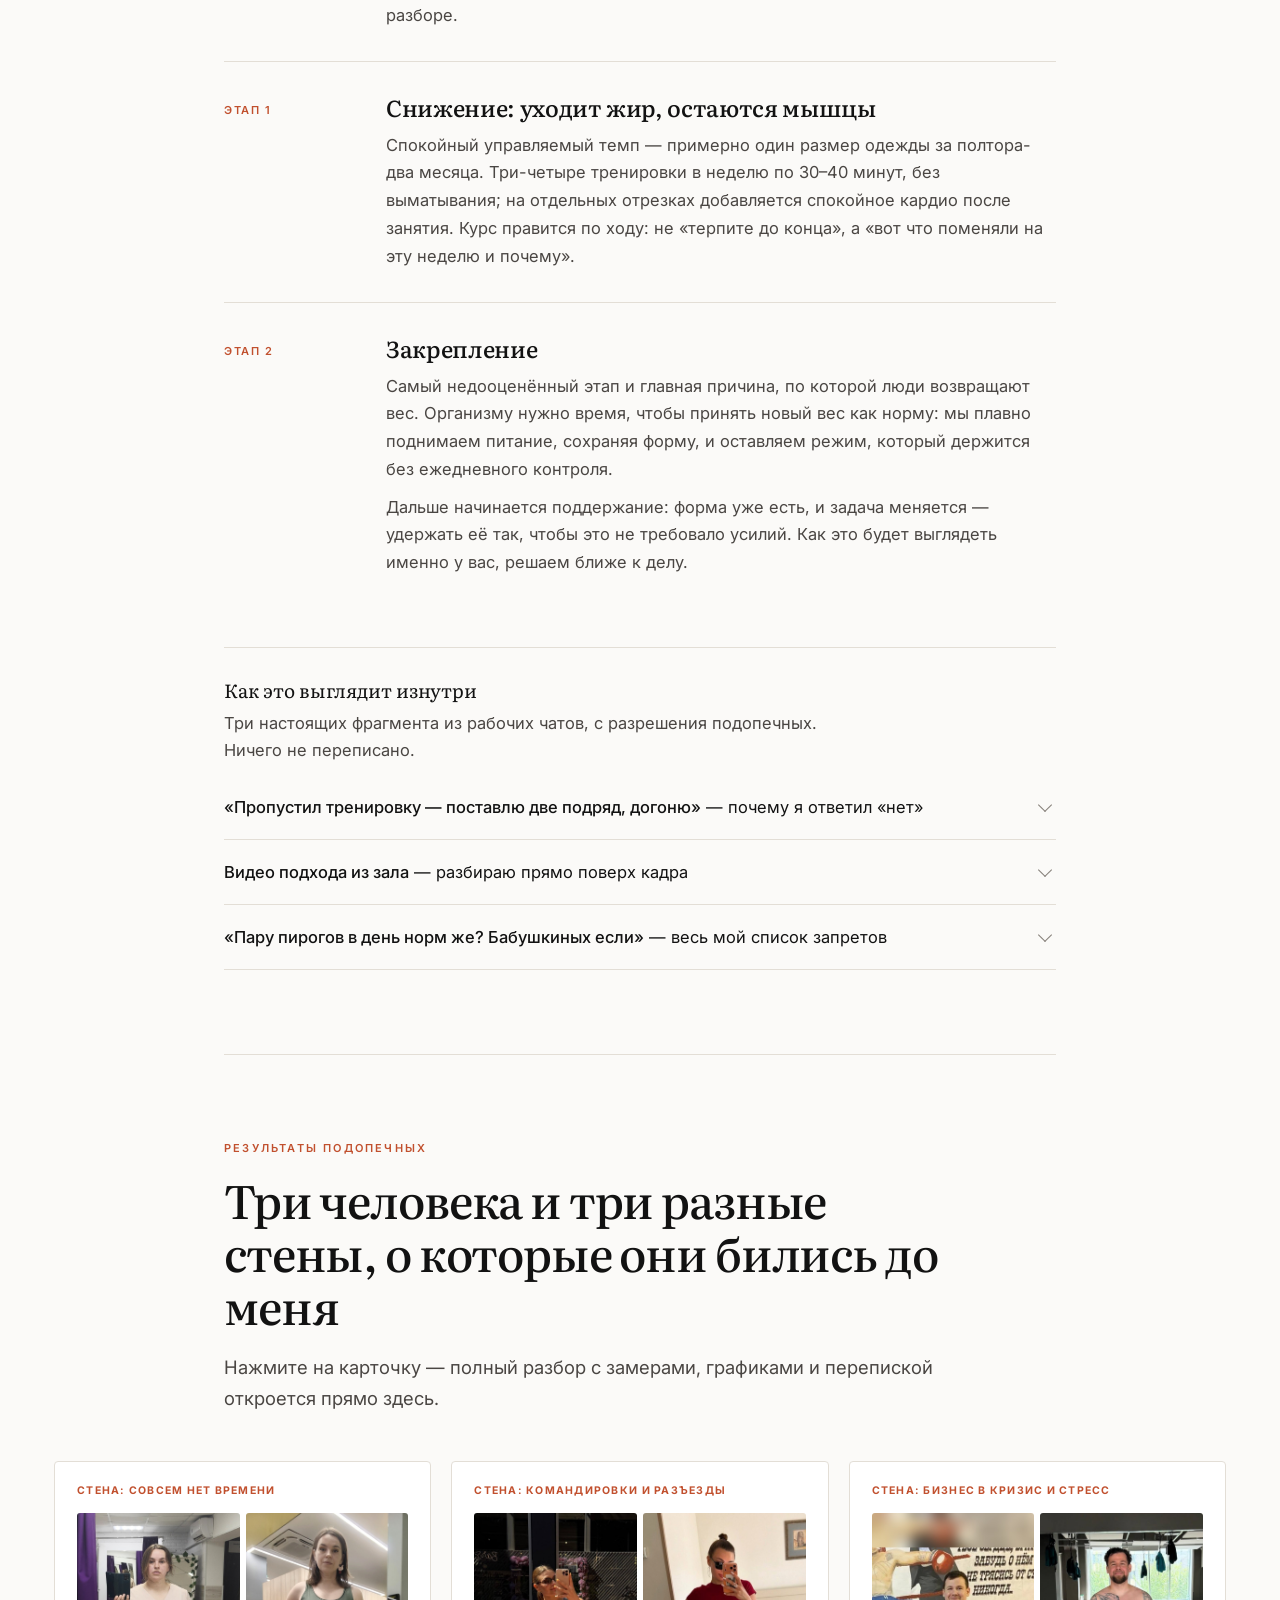
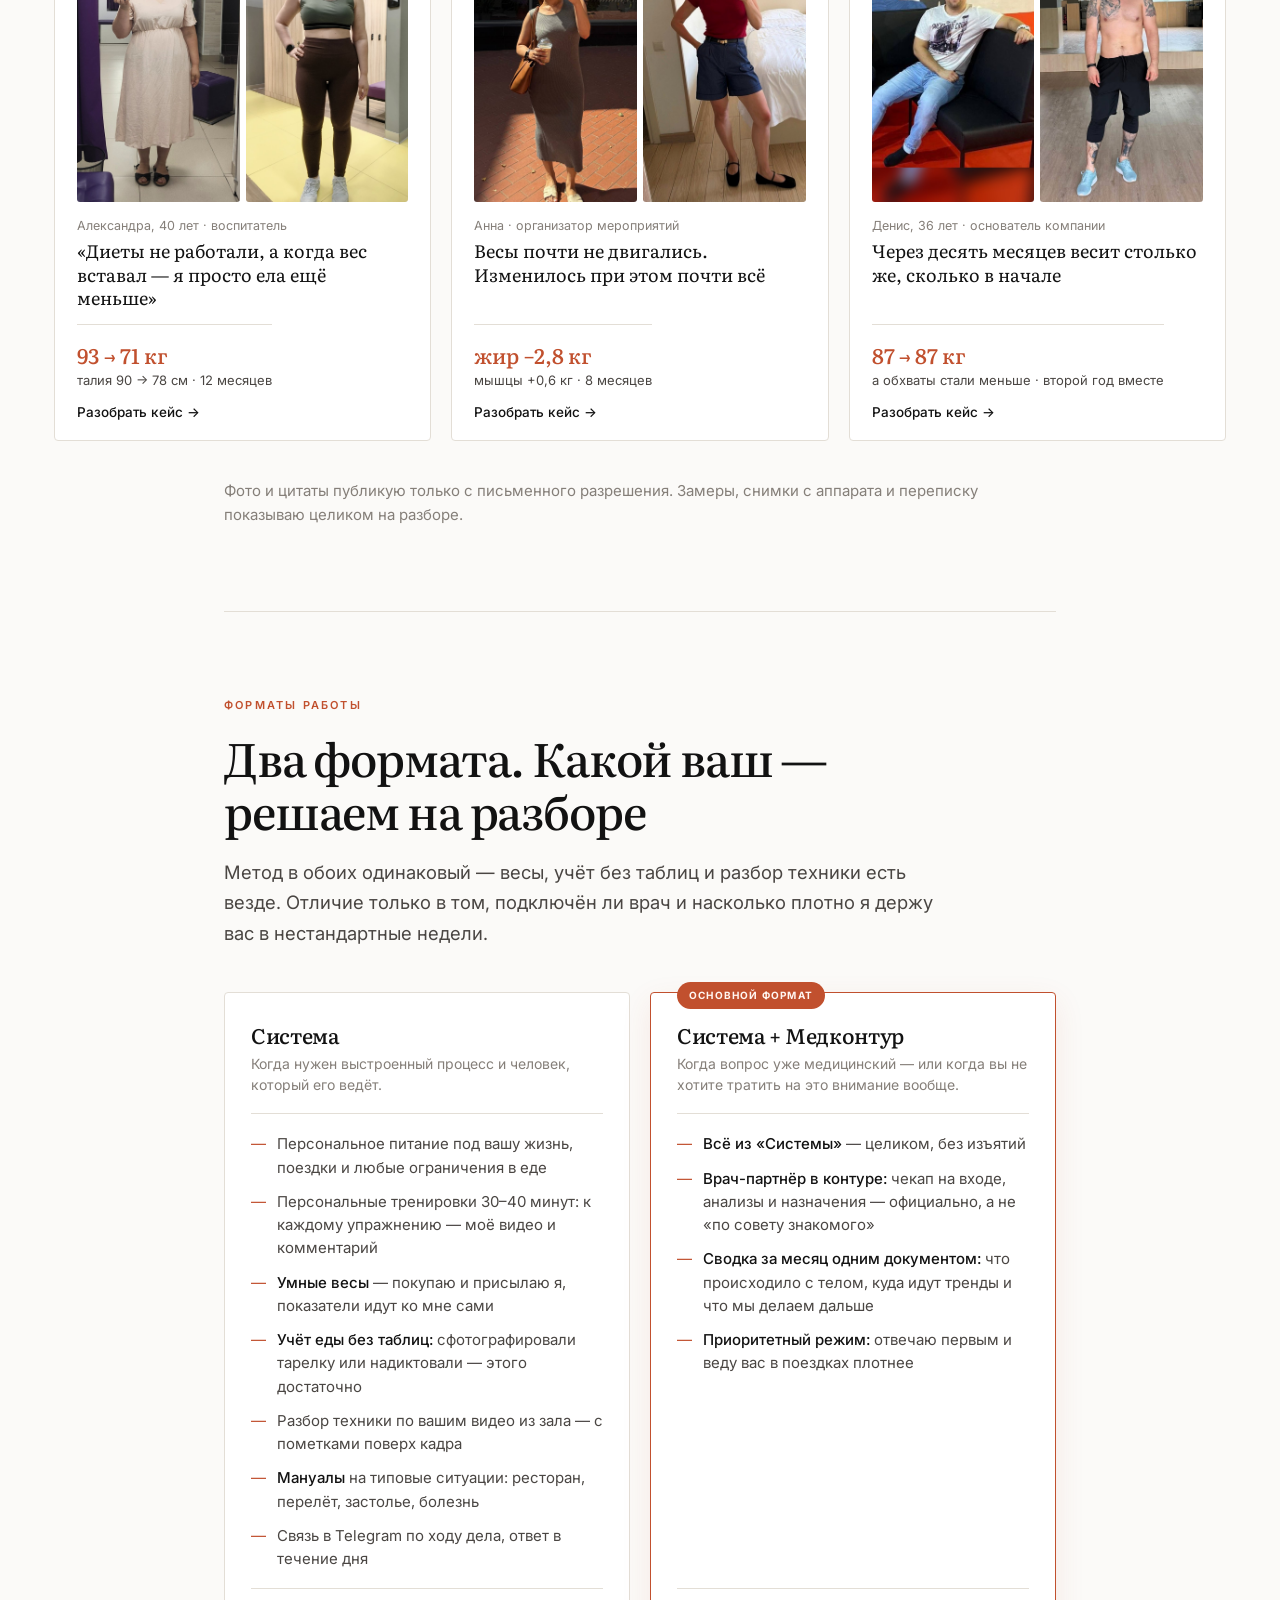
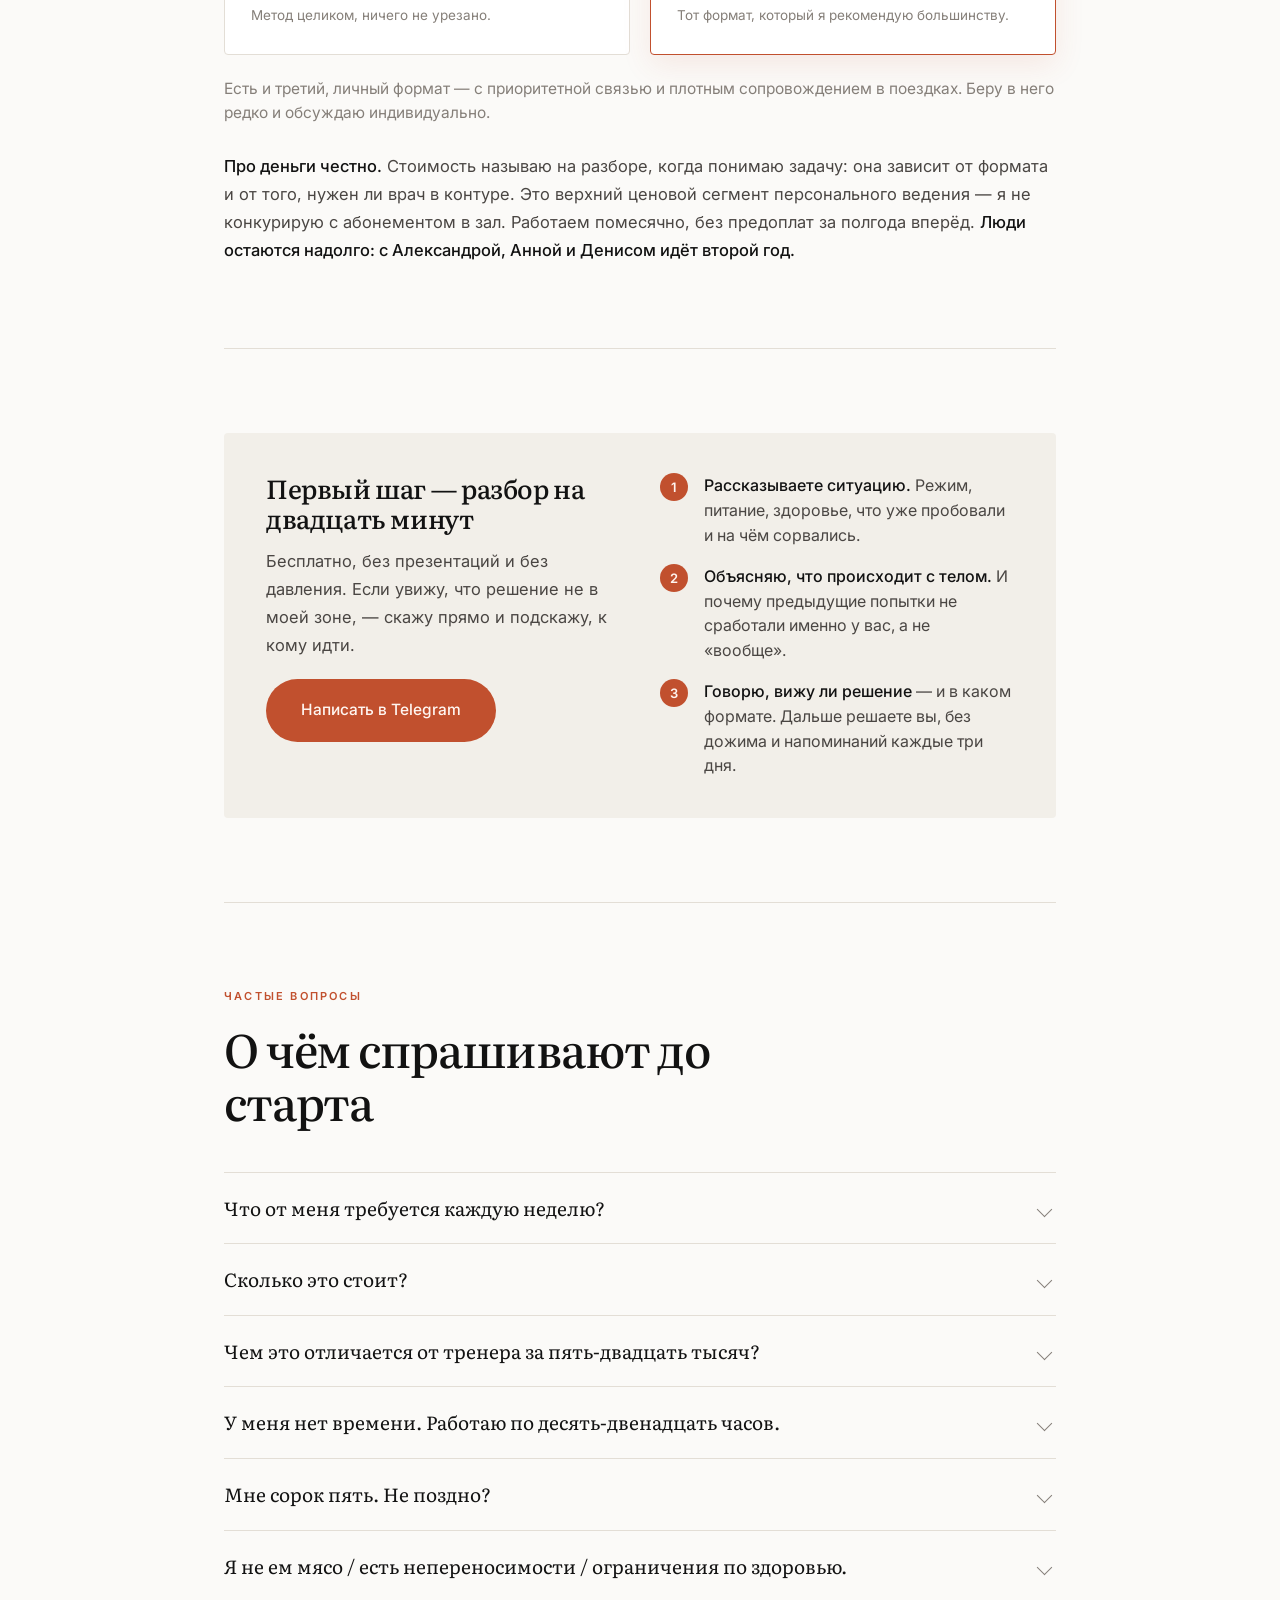
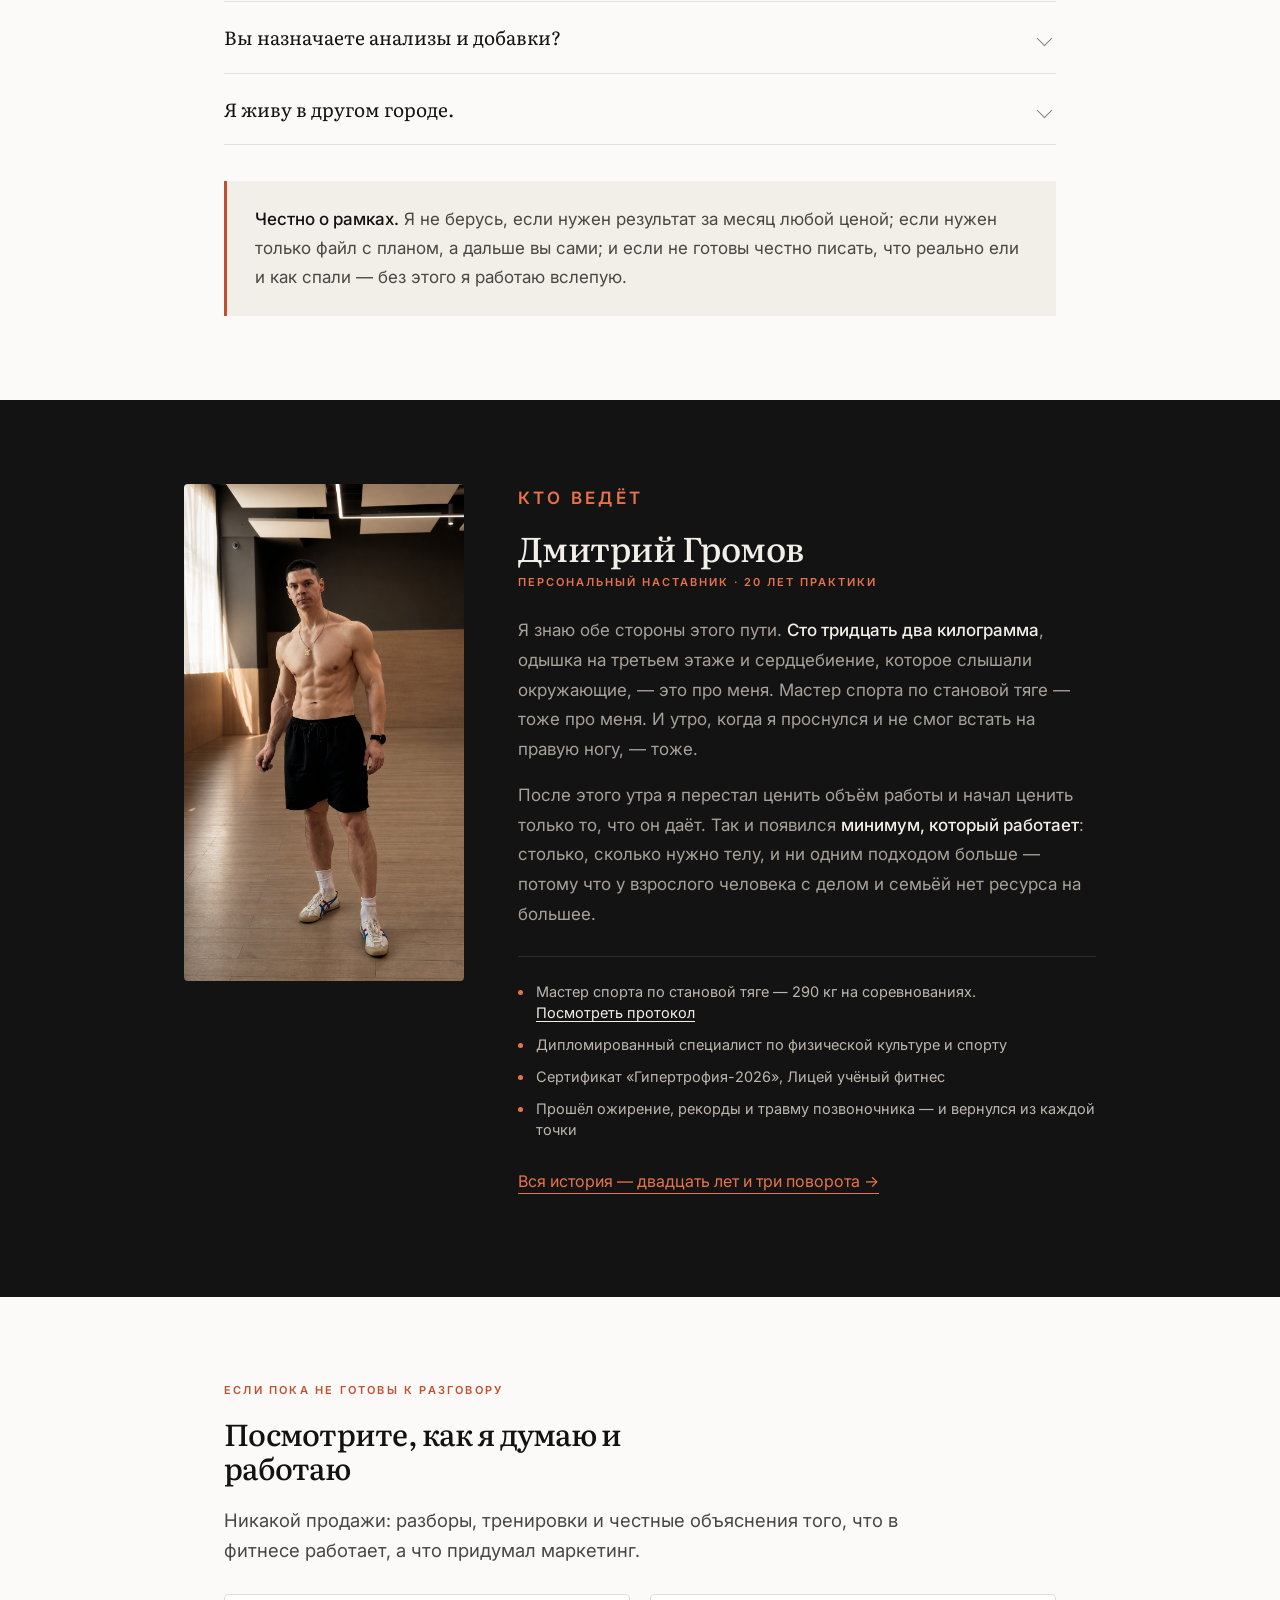
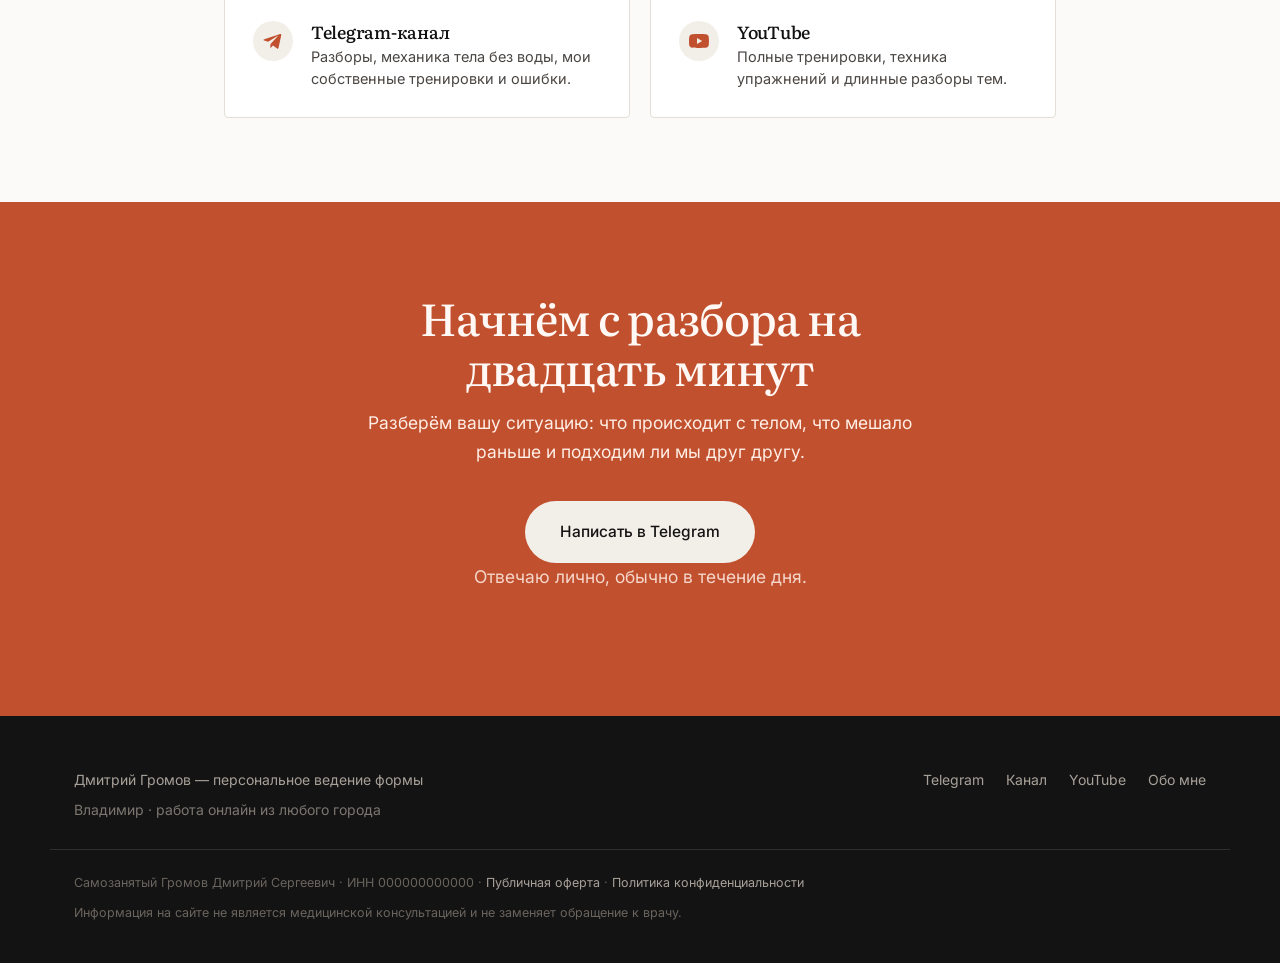
==== commit 64a73789: "Add files via upload" ====
--- a/index.html
+++ b/index.html
@@ -403,7 +403,7 @@
       <div>
         <h3>Первый шаг — разбор на двадцать минут</h3>
         <p>Бесплатно, без презентаций и без давления. Если увижу, что решение не в моей зоне, — скажу прямо и подскажу, к кому идти.</p>
-        <p style="margin-top:20px"><a class="btn btn-primary" href="https://t.me/gromov_sensei" data-cta="tg">Написать в Telegram</a></p>
+        <p style="margin-top:20px"><a class="btn btn-primary" href="https://t.me/gromovfitpro" data-cta="tg">Написать в Telegram</a></p>
       </div>
       <ol class="steps">
         <li><span><b>Рассказываете ситуацию.</b> Режим, питание, здоровье, что уже пробовали и на чём сорвались.</span></li>
@@ -499,16 +499,6 @@
   </div>
 </section>
 
-<!-- ФИНАЛ -->
-<section class="final">
-  <h2>Начнём с разбора на двадцать минут</h2>
-  <p>Разберём вашу ситуацию: что происходит с телом, что мешало раньше и подходим ли мы друг другу.</p>
-  <div class="final-actions">
-    <a class="btn btn-light" data-cta="tg" href="https://t.me/gromov_sensei">Написать в Telegram</a>
-  </div>
-  <p class="final-note">Отвечаю лично, обычно в течение дня.</p>
-</section>
-
 <!-- КАНАЛЫ -->
 <div class="wrap">
   <section class="section reveal" style="border-top:none">
@@ -516,17 +506,27 @@
     <h2 style="font-size:30px;max-width:24ch">Посмотрите, как я думаю и работаю</h2>
     <p class="lead">Никакой продажи: разборы, тренировки и честные объяснения того, что в фитнесе работает, а что придумал маркетинг.</p>
     <div class="channels-grid">
-      <a class="channel" data-cta="tgchannel" href="https://t.me/gromov_sensei_fit" target="_blank" rel="noopener">
+      <a class="channel" data-cta="tgchannel" href="https://t.me/gromovfit_pro" target="_blank" rel="noopener">
         <span class="channel-icon"><svg viewBox="0 0 24 24" aria-hidden="true"><path d="M9.04 15.47 8.7 20.2c.5 0 .72-.21.98-.47l2.35-2.24 4.87 3.56c.9.5 1.53.24 1.77-.83l3.2-15c.32-1.32-.48-1.84-1.34-1.52L1.6 9.86C.32 10.36.34 11.08 1.38 11.4l4.8 1.5L17.3 5.9c.52-.33 1-.15.6.2z"/></svg></span>
         <span><h4>Telegram-канал</h4><p>Разборы, механика тела без воды, мои собственные тренировки и ошибки.</p></span>
       </a>
-      <a class="channel" data-cta="youtube" href="https://www.youtube.com/@gromov_sensei" target="_blank" rel="noopener">
+      <a class="channel" data-cta="youtube" href="https://www.youtube.com/@gromovfitpro" target="_blank" rel="noopener">
         <span class="channel-icon"><svg viewBox="0 0 24 24" aria-hidden="true"><path d="M23.5 6.2a3 3 0 0 0-2.1-2.1C19.5 3.6 12 3.6 12 3.6s-7.5 0-9.4.5A3 3 0 0 0 .5 6.2C0 8.1 0 12 0 12s0 3.9.5 5.8a3 3 0 0 0 2.1 2.1c1.9.5 9.4.5 9.4.5s7.5 0 9.4-.5a3 3 0 0 0 2.1-2.1c.5-1.9.5-5.8.5-5.8s0-3.9-.5-5.8zM9.6 15.6V8.4l6.2 3.6-6.2 3.6z"/></svg></span>
         <span><h4>YouTube</h4><p>Полные тренировки, техника упражнений и длинные разборы тем.</p></span>
       </a>
     </div>
   </section>
 </div>
+
+<!-- ФИНАЛ -->
+<section class="final">
+  <h2>Начнём с разбора на двадцать минут</h2>
+  <p>Разберём вашу ситуацию: что происходит с телом, что мешало раньше и подходим ли мы друг другу.</p>
+  <div class="final-actions">
+    <a class="btn btn-light" data-cta="tg" href="https://t.me/gromovfitpro">Написать в Telegram</a>
+  </div>
+  <p class="final-note">Отвечаю лично, обычно в течение дня.</p>
+</section>
 
 </main>
 
@@ -537,9 +537,9 @@
       <p style="margin-top:6px">Владимир · работа онлайн из любого города</p>
     </div>
     <nav class="footer-links">
-      <a data-cta="tg" href="https://t.me/gromov_sensei">Telegram</a>
-      <a data-cta="tgchannel" href="https://t.me/gromov_sensei_fit">Канал</a>
-      <a data-cta="youtube" href="https://www.youtube.com/@gromov_sensei">YouTube</a>
+      <a data-cta="tg" href="https://t.me/gromovfitpro">Telegram</a>
+      <a data-cta="tgchannel" href="https://t.me/gromovfit_pro">Канал</a>
+      <a data-cta="youtube" href="https://www.youtube.com/@gromovfitpro">YouTube</a>
       <a href="o-mne.html">Обо мне</a>
     </nav>
   </div>
@@ -551,7 +551,7 @@
 </footer>
 
 <div class="sticky-cta" id="stickyCta">
-  <a class="btn btn-primary" data-cta="tg" href="https://t.me/gromov_sensei">Записаться на разбор</a>
+  <a class="btn btn-primary" data-cta="tg" href="https://t.me/gromovfitpro">Записаться на разбор</a>
 </div>
 
 <!-- МОДАЛКИ КЕЙСОВ -->
@@ -575,6 +575,10 @@
     </div>
     <p style="margin-top:14px">Гардероб пришлось менять целиком. Ушла тяга к сладкому и импульсивное переедание — не усилием воли, а вместе с нормальным режимом питания. Давление вернулось в норму, пульс в покое снизился, изменились лицо и кожа.</p>
     <p class="case-quote">«Я, конечно, стала хоть футболки в штаны заправлять. А то я всё живот закрывала. Спасибо тебе, да, я поувереннее стала себя чувствовать».</p>
+    <div class="cm-cta">
+      <p>Похожая история? Разберём вашу за двадцать минут — бесплатно и без дожима.</p>
+      <a class="btn btn-primary" data-cta="tg" href="https://t.me/gromovfitpro">Записаться на разбор</a>
+    </div>
   </div>
 </dialog>
 
@@ -681,6 +685,10 @@
       <figure><img src="chat-pasha.jpg" alt="Переписка про праздничный стол" loading="lazy"><figcaption>Шестая неделя снижения жира, вопрос про творожную пасху. «Сделай конечно, сам кулич поем».</figcaption></figure>
     </div>
     <p class="case-quote">«Подтянутое тело с мышцами, без отёков, а самое главное — энергия, силы, отличное самочувствие. Любая вещь теперь сидит хорошо, все фотографии получаются, и ракурс можно не выбирать».</p>
+    <div class="cm-cta">
+      <p>Похожая история? Разберём вашу за двадцать минут — бесплатно и без дожима.</p>
+      <a class="btn btn-primary" data-cta="tg" href="https://t.me/gromovfitpro">Записаться на разбор</a>
+    </div>
   </div>
 </dialog>
 
@@ -750,6 +758,10 @@
     <p class="cm-sub">Что изменилось не в цифрах</p>
     <p>Живот больше не собирается складками, когда он сидит. Больше энергии и подвижности. Позволил себе то, от чего раньше отказывался: горы на квадроцикле, Алтай на мотоцикле, дальние поездки. И — его формулировка — успел сделать больше по работе и прошёл кризисный период компании.</p>
     <p>Через какое-то время он начал приводить ко мне своих знакомых. Для меня это отзыв весомее любого текста: человек ручается своим именем перед теми, с кем ведёт дела.</p>
+    <div class="cm-cta">
+      <p>Похожая история? Разберём вашу за двадцать минут — бесплатно и без дожима.</p>
+      <a class="btn btn-primary" data-cta="tg" href="https://t.me/gromovfitpro">Записаться на разбор</a>
+    </div>
   </div>
 </dialog>
 
@@ -768,9 +780,9 @@
 <script>
 /* ===== ССЫЛКИ — МЕНЯТЬ ТОЛЬКО ЗДЕСЬ ===== */
 const LINKS = {
-  tg:        'https://t.me/gromov_sensei',        // личка для записи на разбор
-  tgchannel: 'https://t.me/gromov_sensei_fit',    // Telegram-канал
-  youtube:   'https://www.youtube.com/@gromov_sensei'
+  tg:        'https://t.me/gromovfitpro',         // личка для записи на разбор
+  tgchannel: 'https://t.me/gromovfit_pro',        // Telegram-канал
+  youtube:   'https://www.youtube.com/@gromovfitpro'
 };
 document.querySelectorAll('[data-cta]').forEach(el => {
   const url = LINKS[el.dataset.cta];
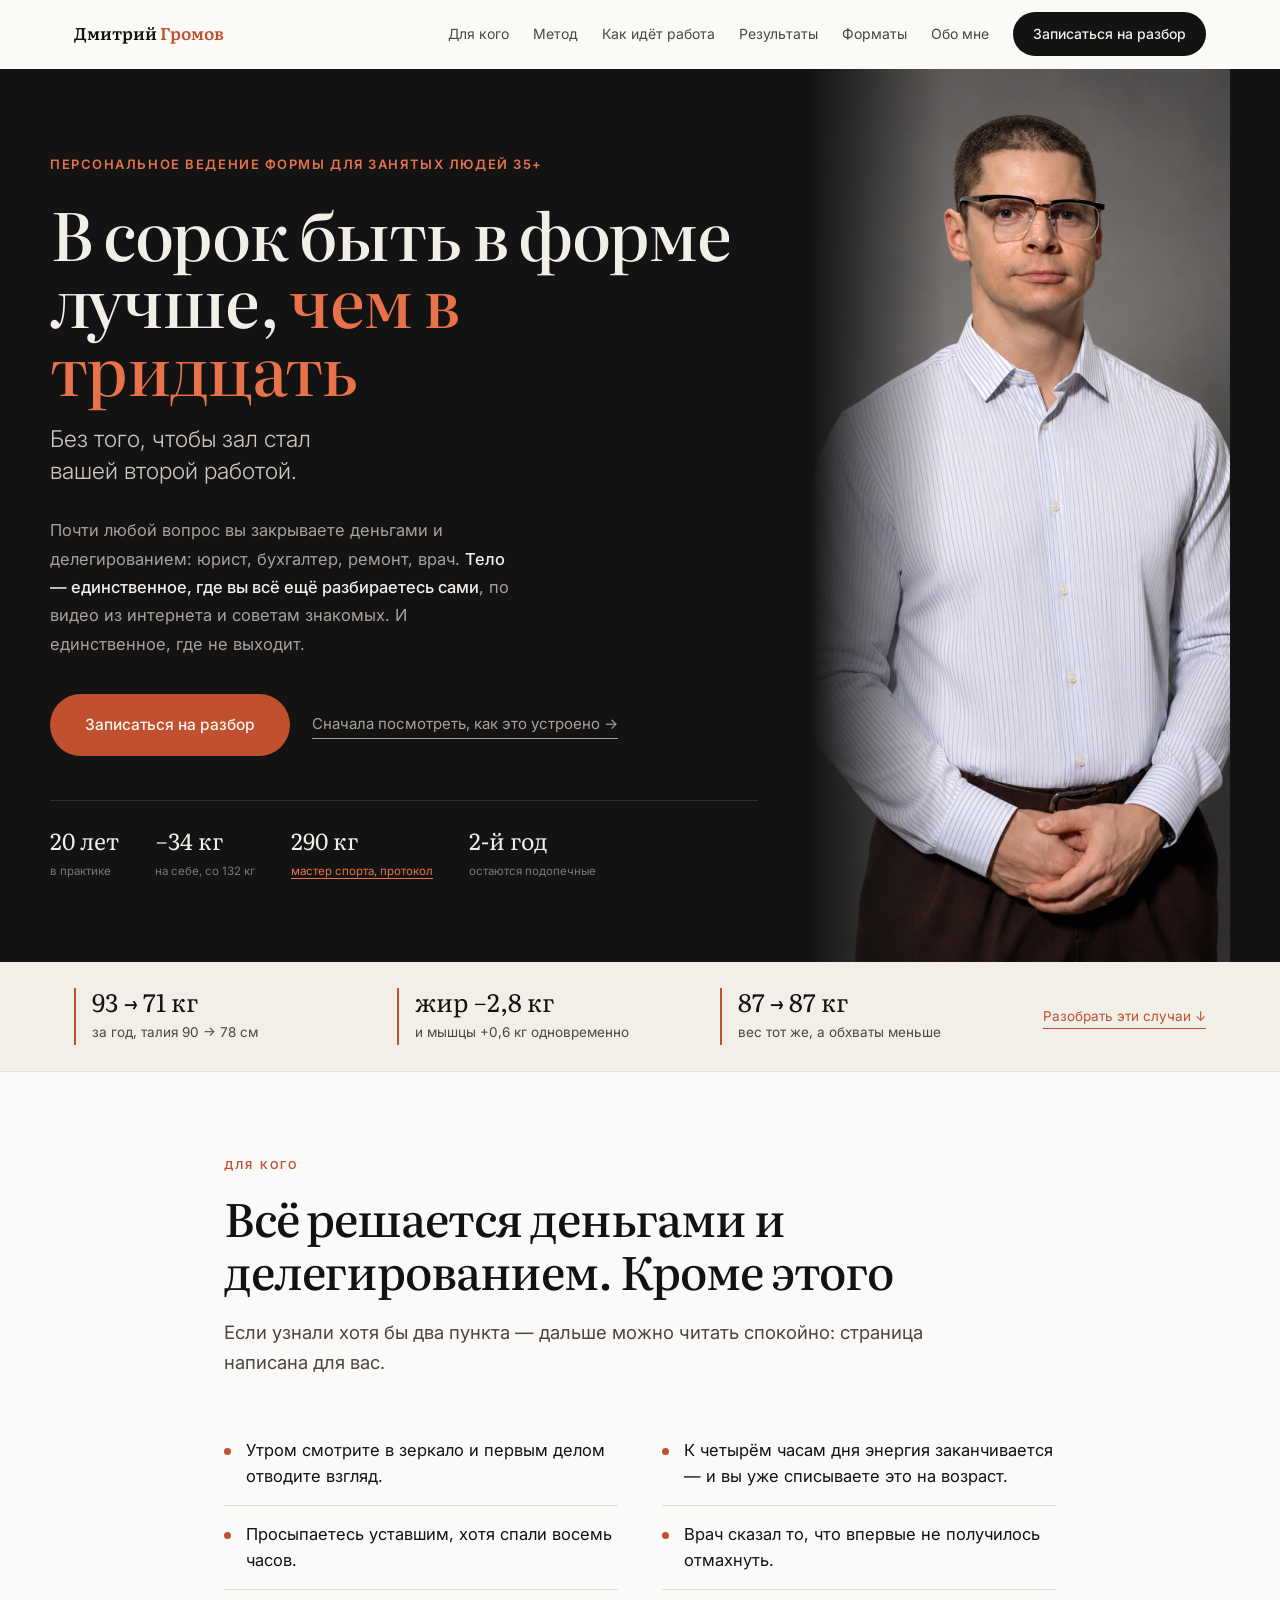
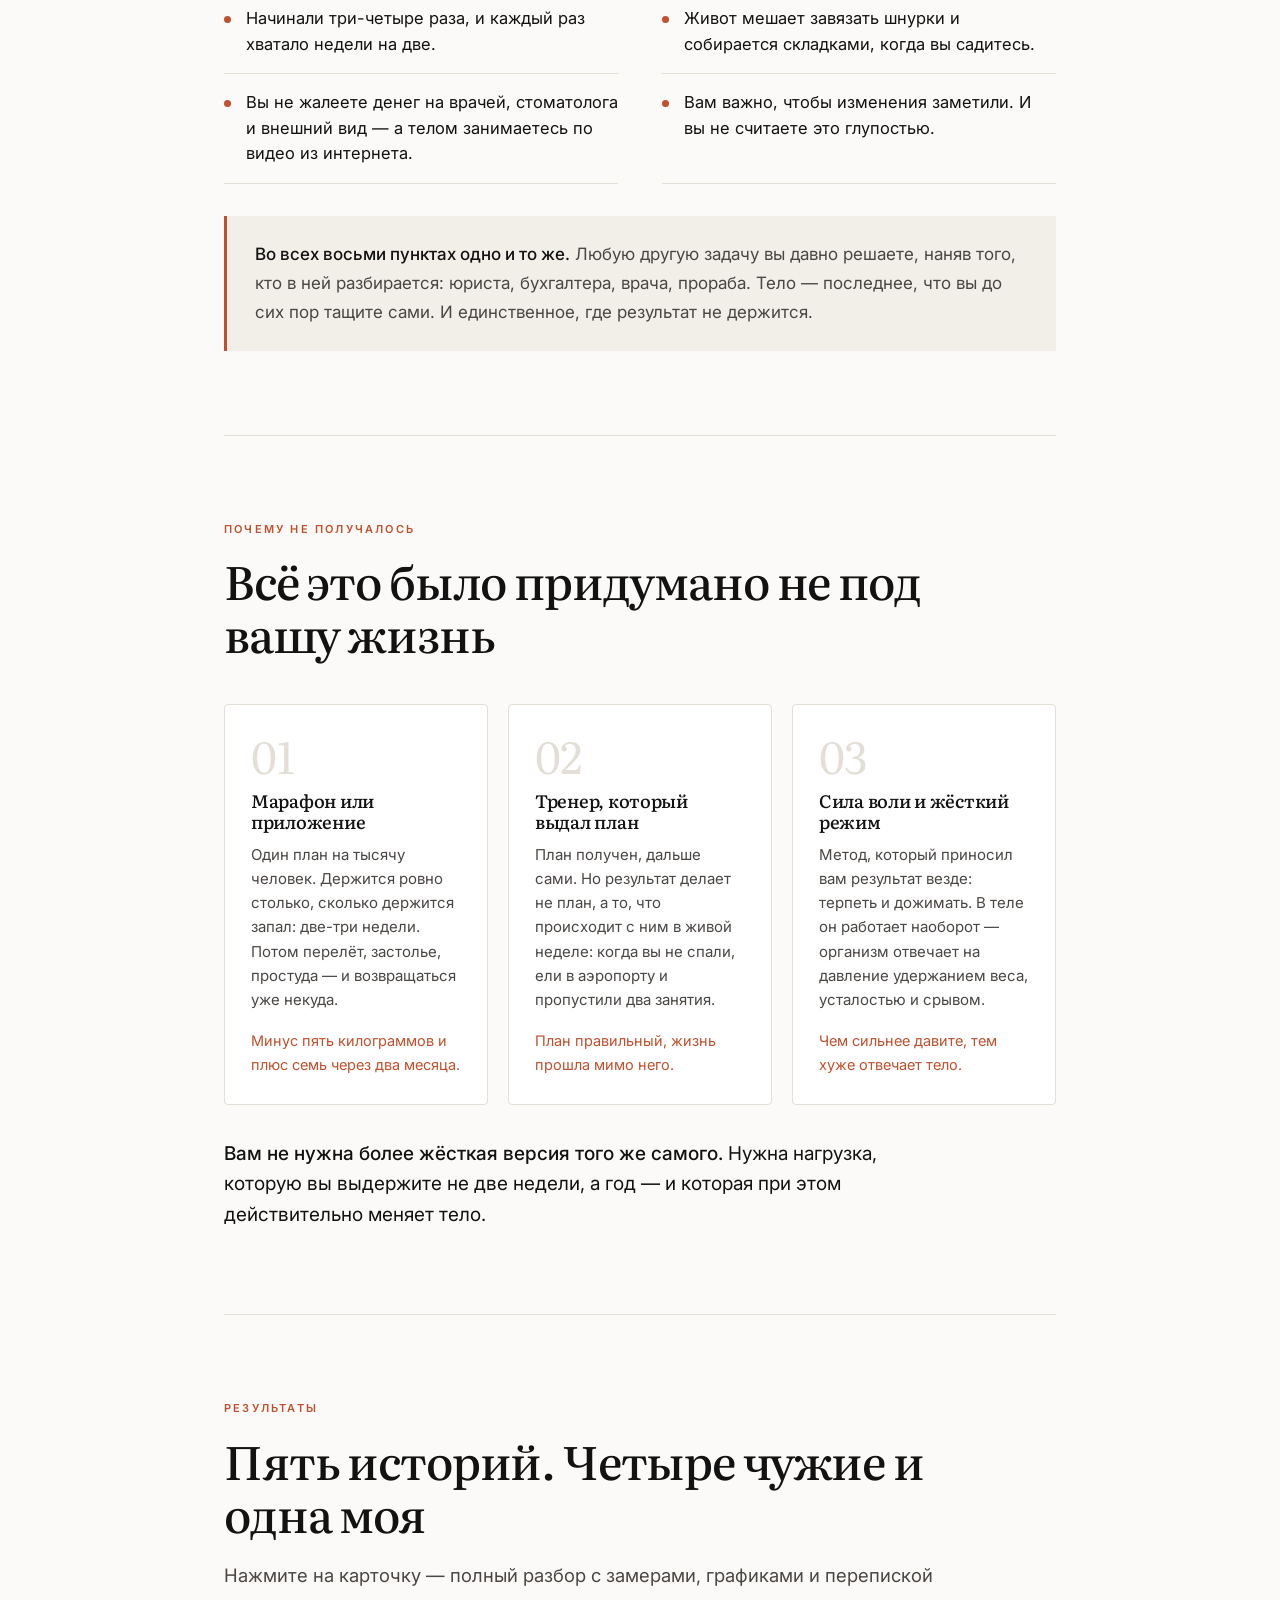
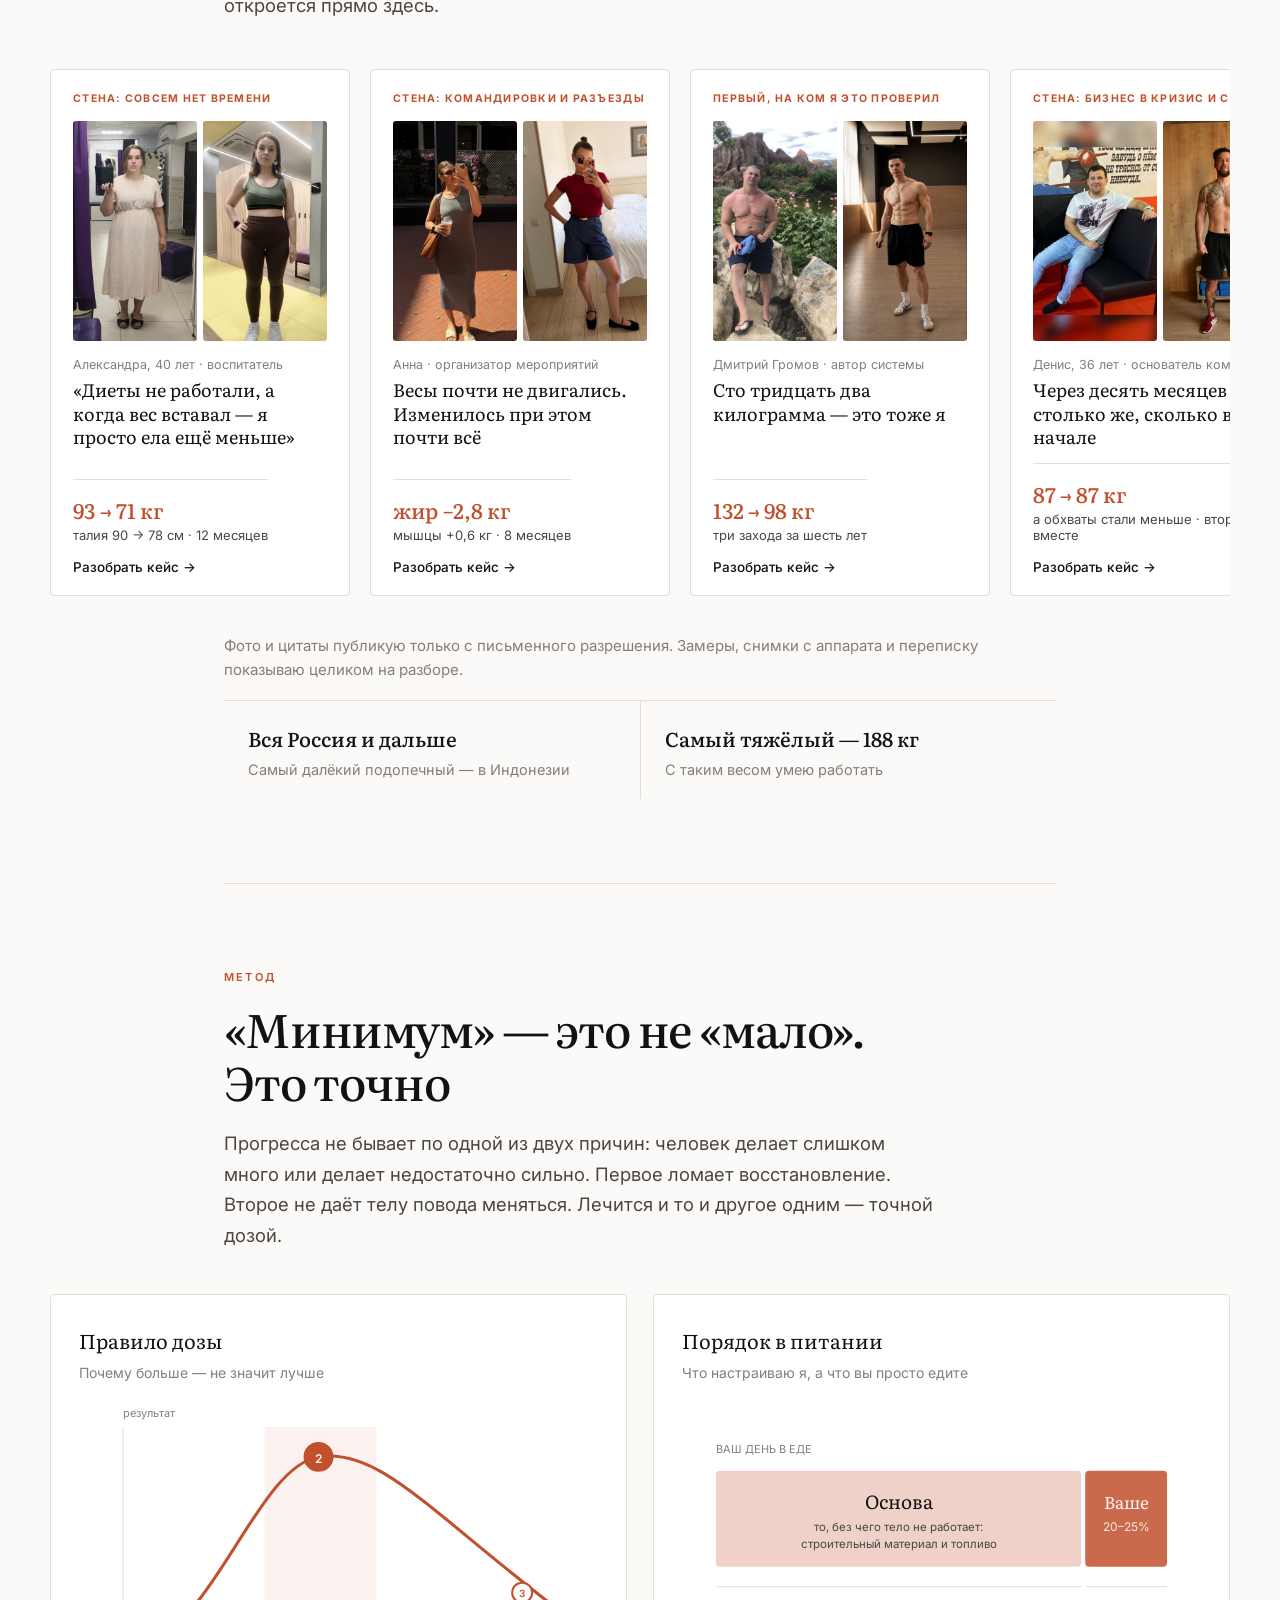
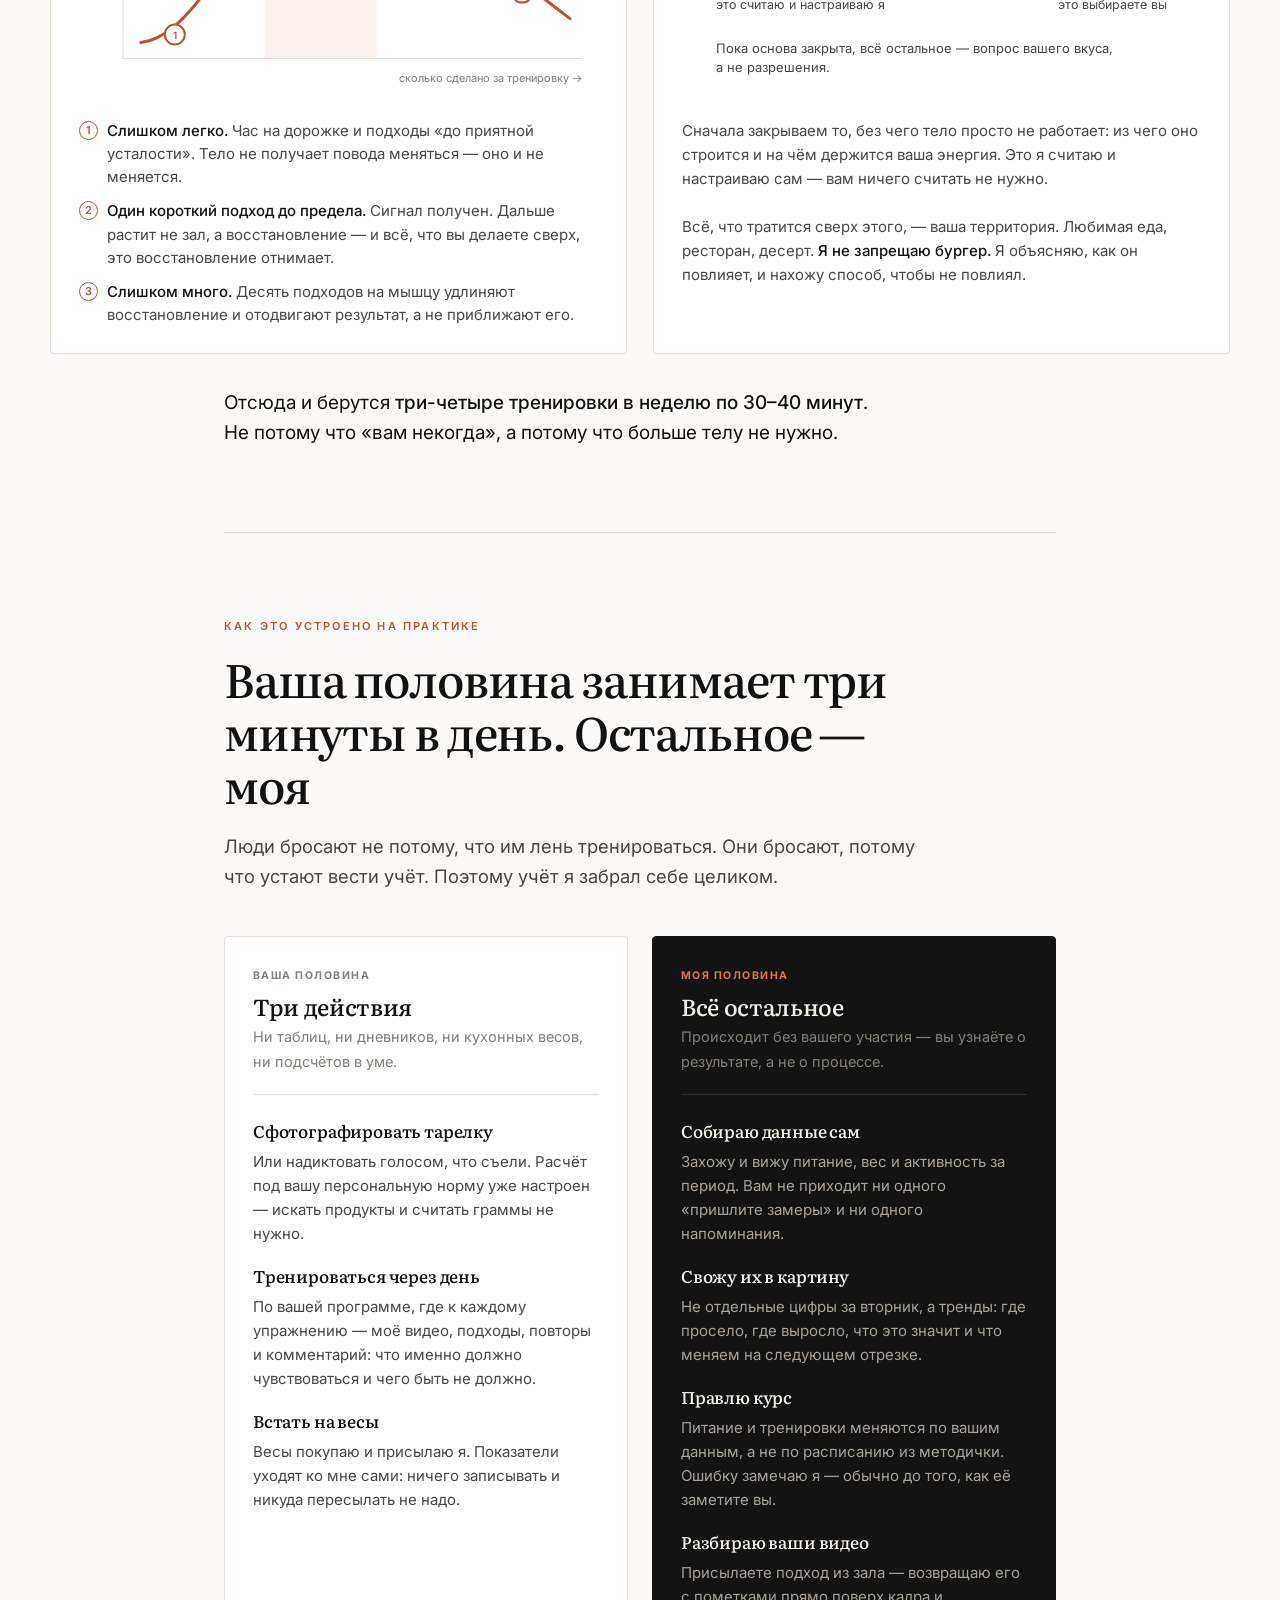
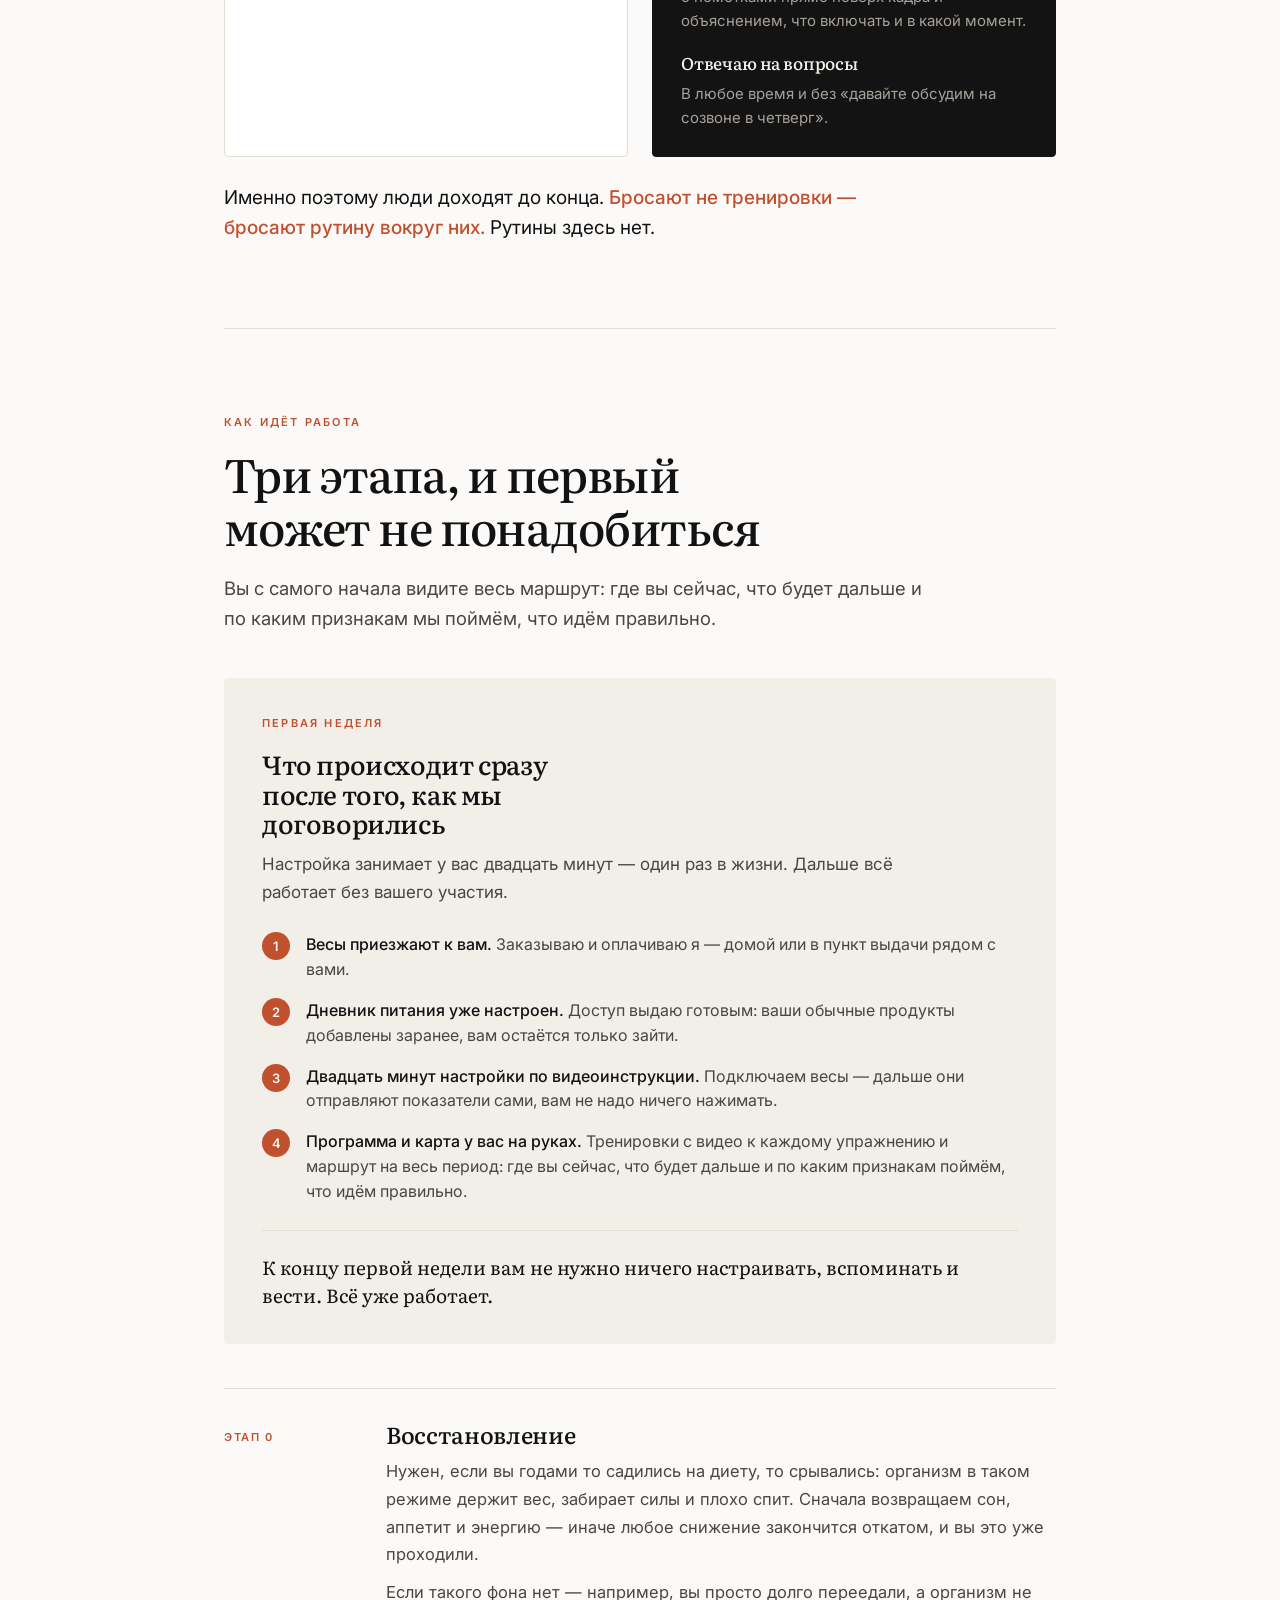
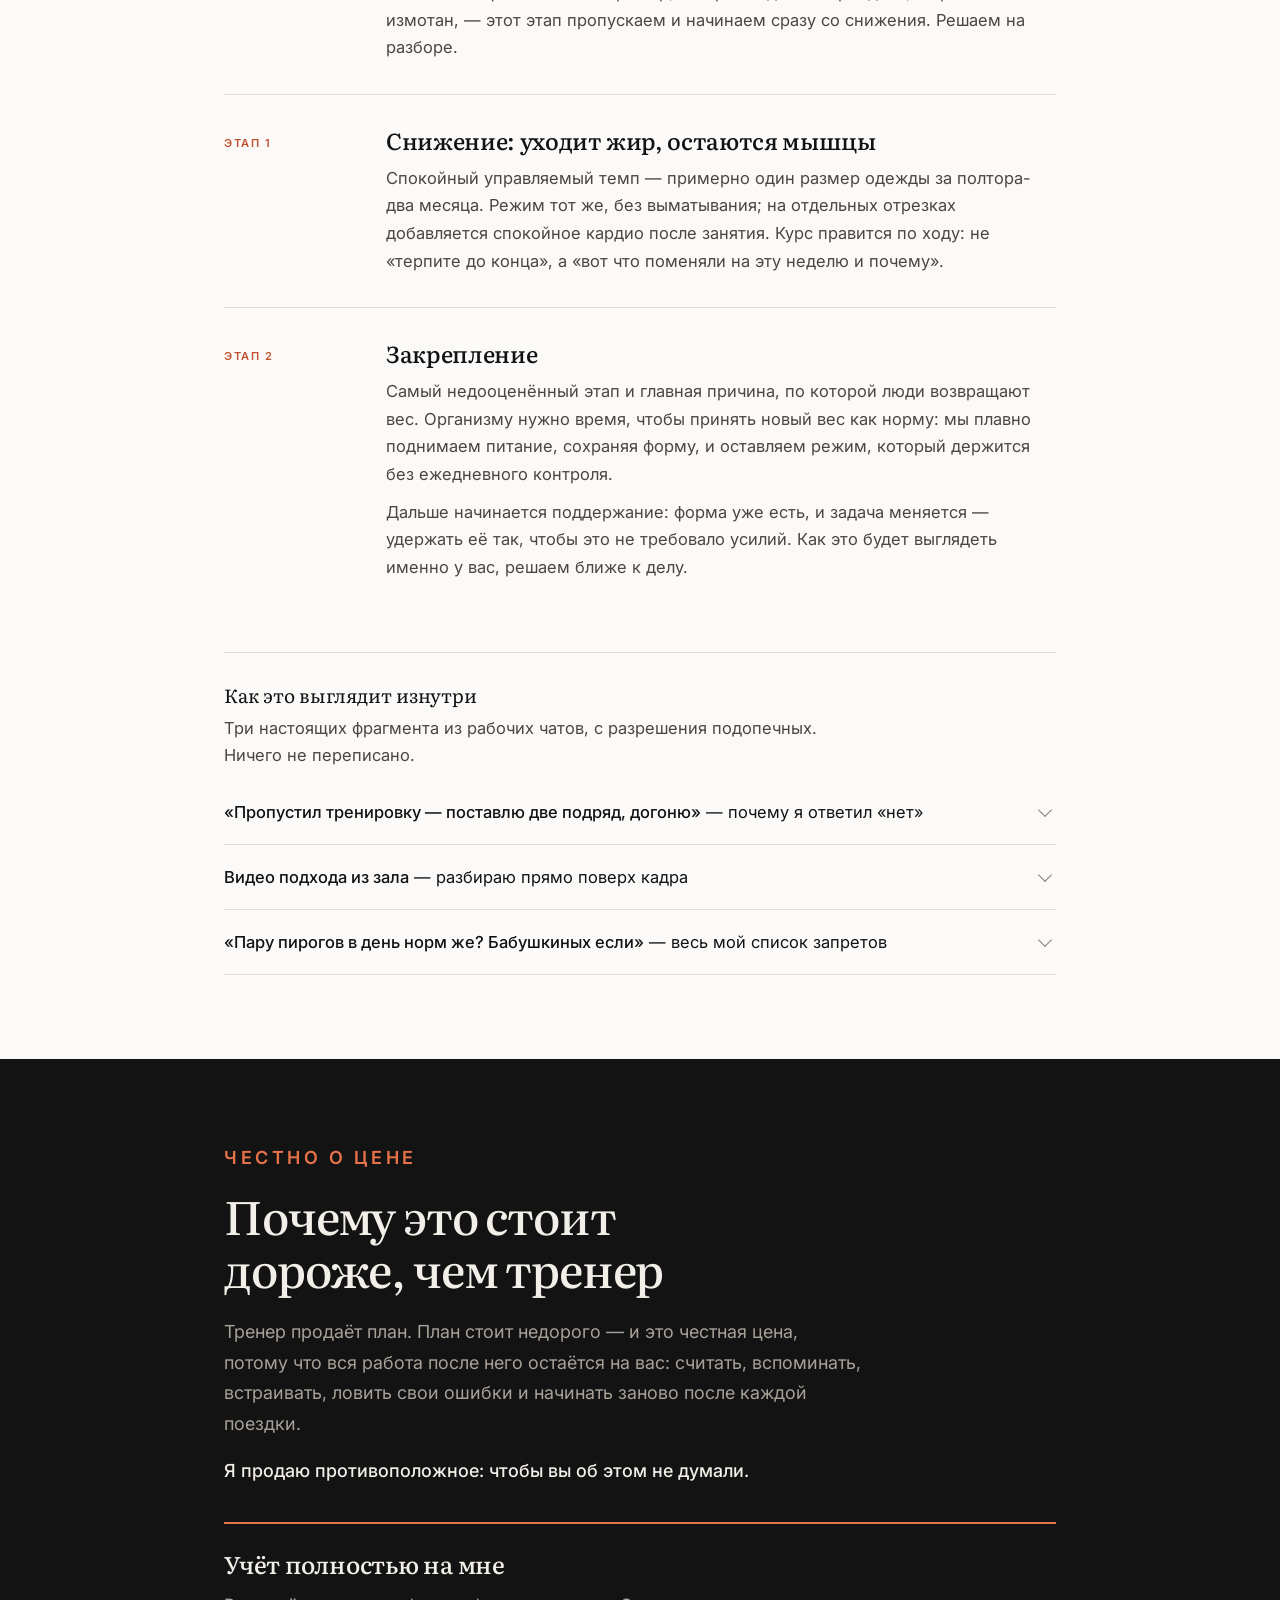
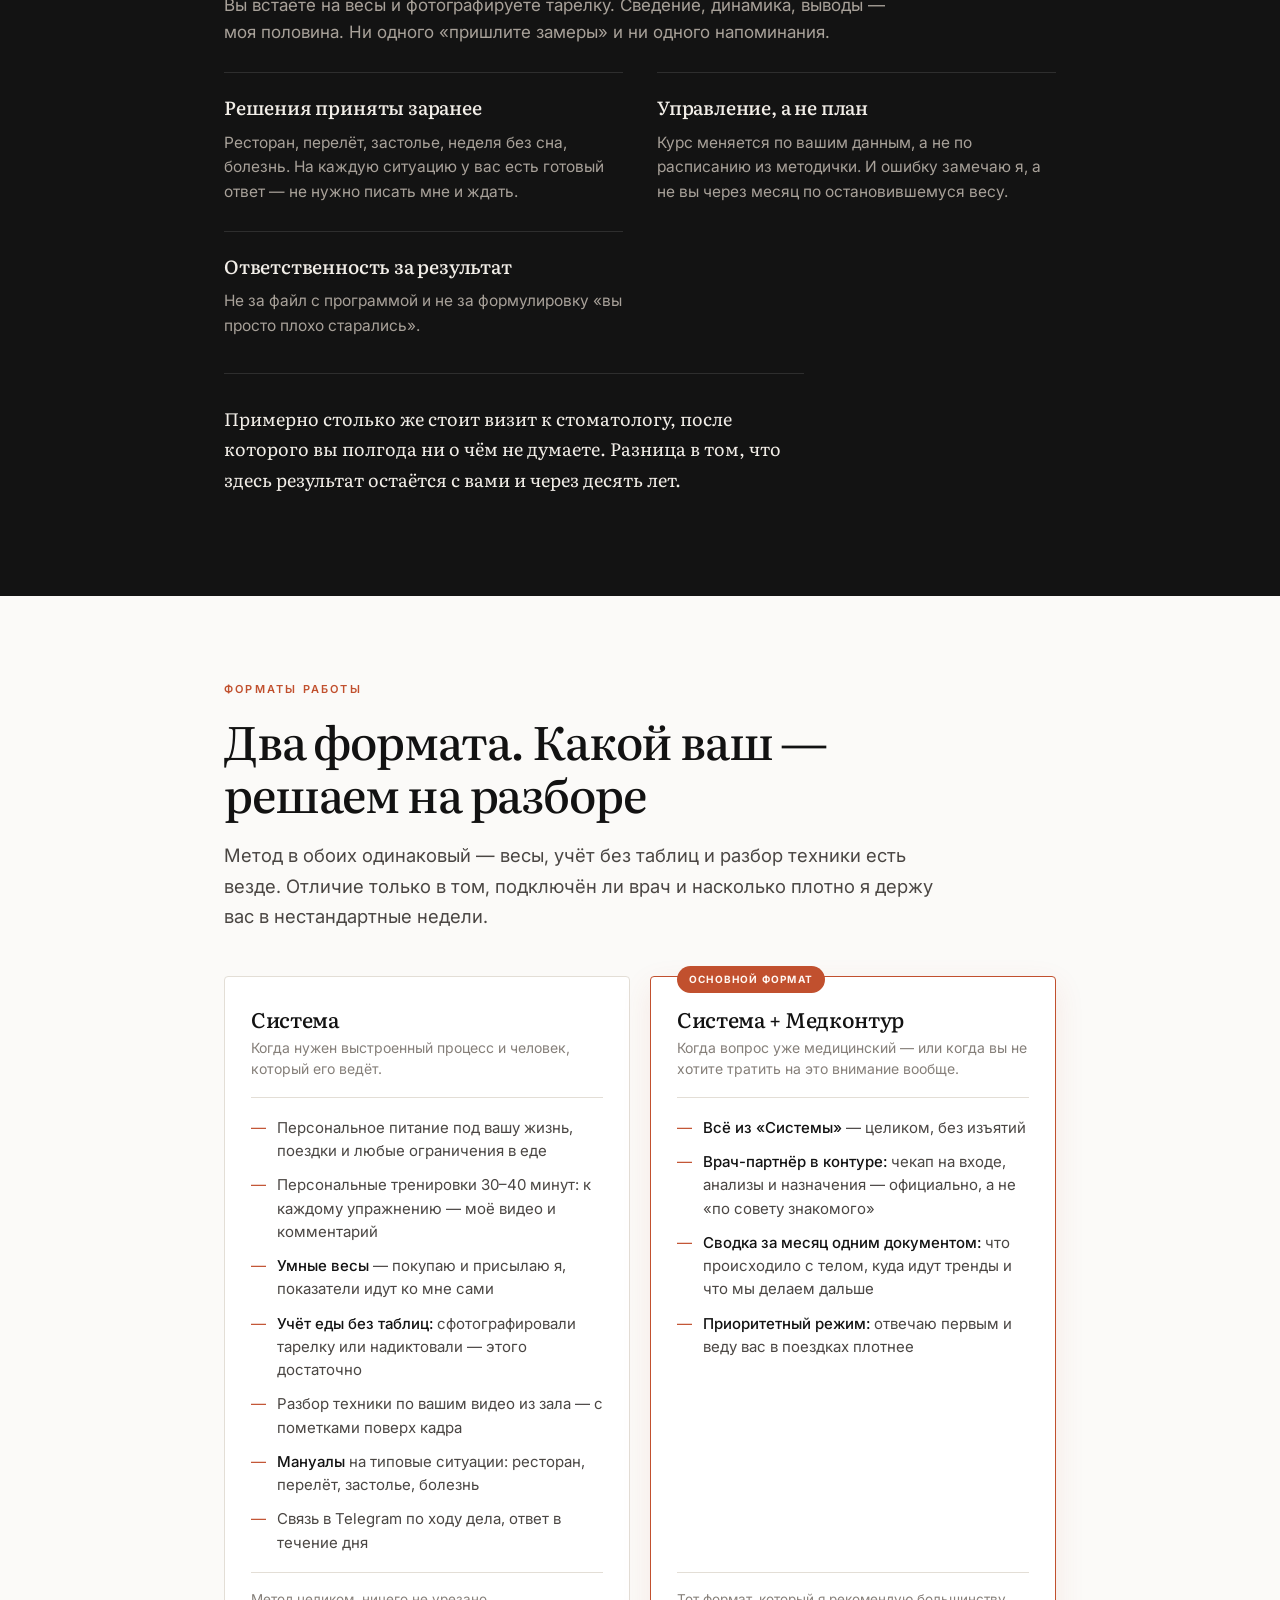
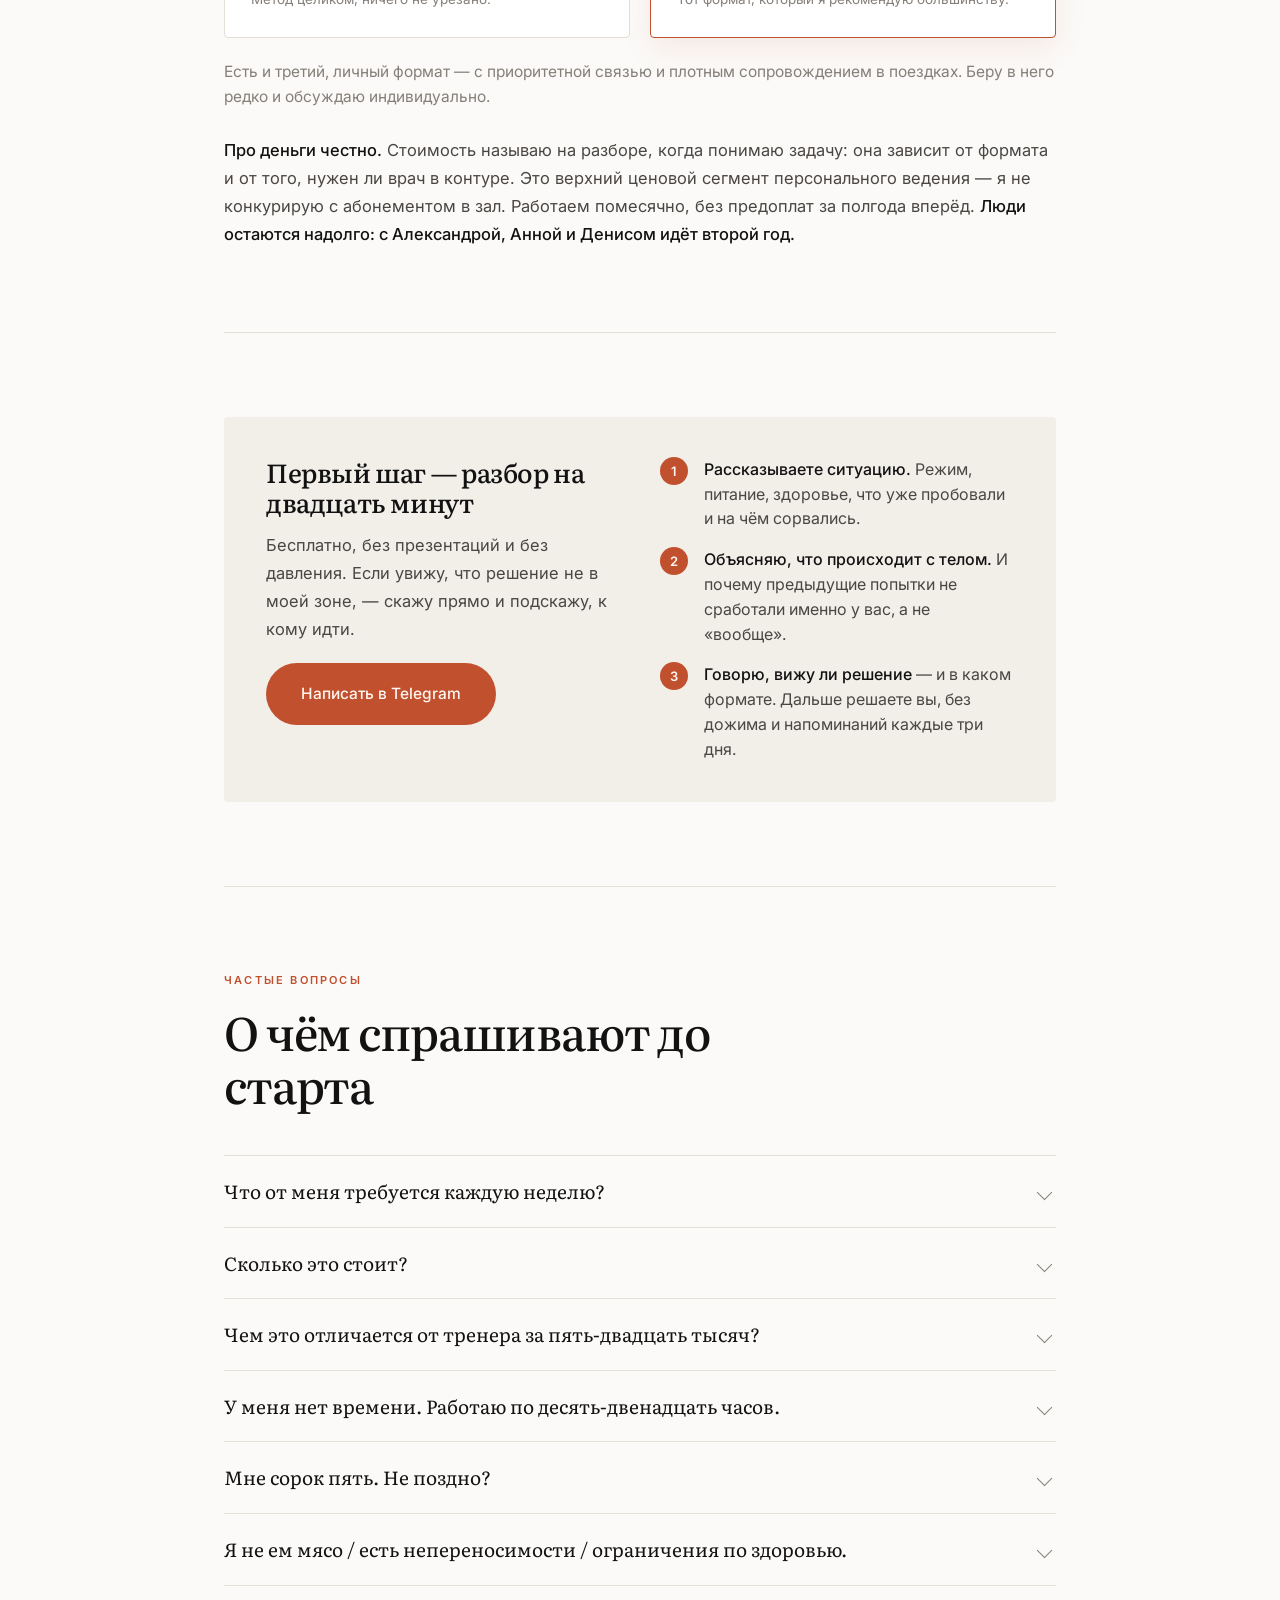
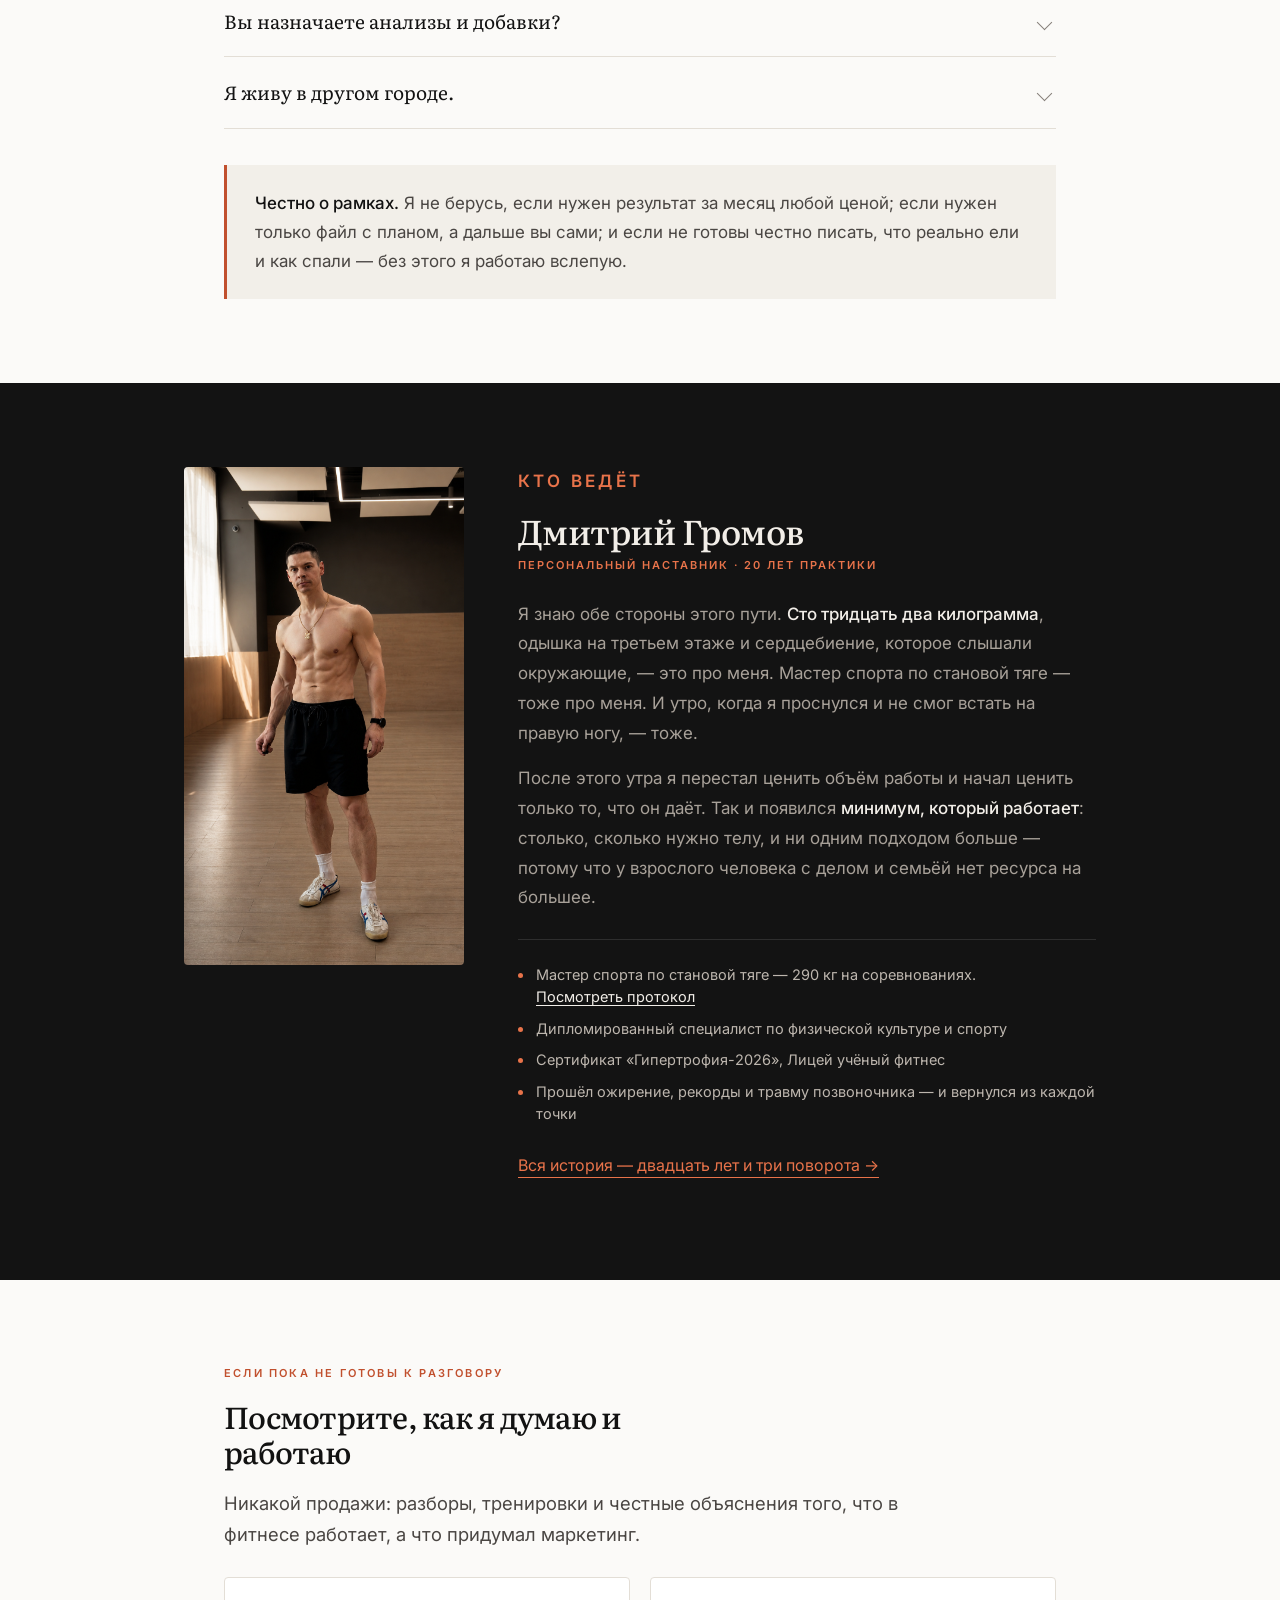
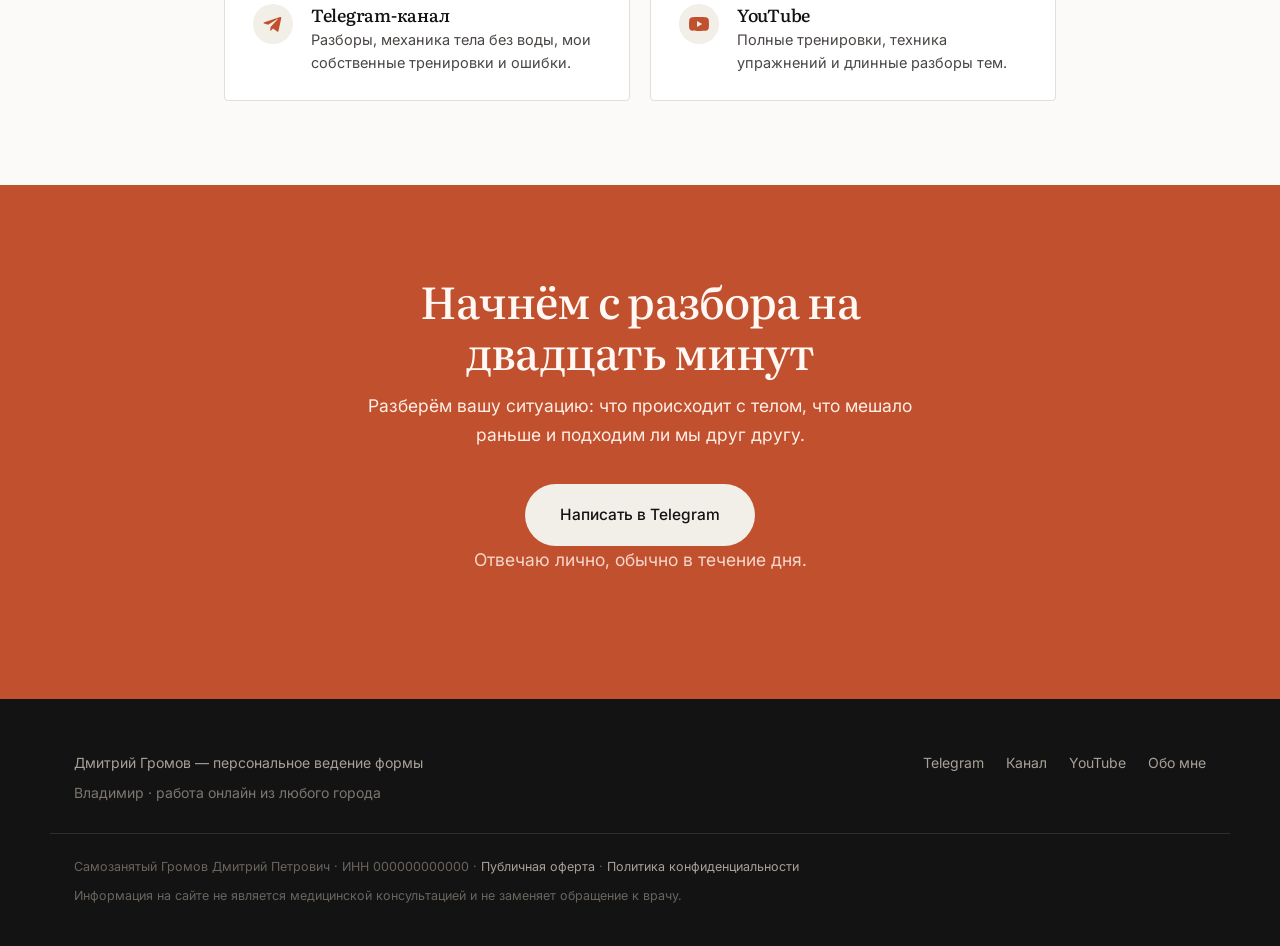
==== commit ca8512ea: "Add files via upload" ====
--- a/index.html
+++ b/index.html
@@ -55,7 +55,7 @@
       </div>
       <div class="hero-stats">
         <div><span class="stat-num">20 лет</span><span class="stat-label">в практике</span></div>
-        <div><span class="stat-num">−32 кг</span><span class="stat-label">на себе, со 132 кг</span></div>
+        <div><span class="stat-num">−34 кг</span><span class="stat-label">на себе, со 132 кг</span></div>
         <div><span class="stat-num">290 кг</span><span class="stat-label"><a href="#" data-doc="protokol">мастер спорта, протокол</a></span></div>
         <div><span class="stat-num">2-й год</span><span class="stat-label">остаются подопечные</span></div>
       </div>
@@ -125,6 +125,64 @@
       </div>
     </div>
     <p class="fails-note"><strong>Вам не нужна более жёсткая версия того же самого.</strong> Нужна нагрузка, которую вы выдержите не две недели, а год — и которая при этом действительно меняет тело.</p>
+  </section>
+
+  <!-- КЕЙСЫ -->
+  <section class="section reveal" id="rezultaty">
+    <div class="section-head">
+      <p class="section-eyebrow">Результаты</p>
+      <h2 class="wide">Пять историй. Четыре чужие и одна моя</h2>
+      <p class="lead">Нажмите на карточку — полный разбор с замерами, графиками и перепиской откроется прямо здесь.</p>
+    </div>
+    <div class="bleed">
+      <div class="rail-track">
+        <button class="ccard" data-case="c1" type="button">
+          <span class="cc-pain">Стена: совсем нет времени</span>
+          <span class="cc-photos"><img src="case1-do.jpg" alt="До" loading="lazy"><img src="case1-posle.jpg" alt="После" loading="lazy"></span>
+          <span class="cc-name">Александра, 40 лет · воспитатель</span>
+          <span class="cc-head">«Диеты не работали, а когда вес вставал — я просто ела ещё меньше»</span>
+          <span class="cc-metrics"><b>93 → 71 кг</b><i>талия 90 → 78 см · 12 месяцев</i></span>
+          <span class="cc-go">Разобрать кейс →</span>
+        </button>
+        <button class="ccard" data-case="c2" type="button">
+          <span class="cc-pain">Стена: командировки и разъезды</span>
+          <span class="cc-photos"><img src="case2-do.jpg" alt="До" loading="lazy"><img src="case2-posle.jpg" alt="После" loading="lazy"></span>
+          <span class="cc-name">Анна · организатор мероприятий</span>
+          <span class="cc-head">Весы почти не двигались. Изменилось при этом почти всё</span>
+          <span class="cc-metrics"><b>жир −2,8 кг</b><i>мышцы +0,6 кг · 8 месяцев</i></span>
+          <span class="cc-go">Разобрать кейс →</span>
+        </button>
+        <button class="ccard" data-case="c5" type="button">
+          <span class="cc-pain">Первый, на ком я это проверил</span>
+          <span class="cc-photos"><img src="case5-do.jpg" alt="132 килограмма" loading="lazy"><img src="case5-posle.jpg" alt="Сейчас" loading="lazy"></span>
+          <span class="cc-name">Дмитрий Громов · автор системы</span>
+          <span class="cc-head">Сто тридцать два килограмма — это тоже я</span>
+          <span class="cc-metrics"><b>132 → 98 кг</b><i>три захода за шесть лет</i></span>
+          <span class="cc-go">Разобрать кейс →</span>
+        </button>
+        <button class="ccard" data-case="c3" type="button">
+          <span class="cc-pain">Стена: бизнес в кризис и стресс</span>
+          <span class="cc-photos"><img src="case3-do.jpg" alt="До" loading="lazy"><img src="case3-posle.jpg" alt="Сейчас" loading="lazy"></span>
+          <span class="cc-name">Денис, 36 лет · основатель компании</span>
+          <span class="cc-head">Через десять месяцев весит столько же, сколько в начале</span>
+          <span class="cc-metrics"><b>87 → 87 кг</b><i>а обхваты стали меньше · второй год вместе</i></span>
+          <span class="cc-go">Разобрать кейс →</span>
+        </button>
+        <button class="ccard" data-case="c4" type="button">
+          <span class="cc-pain">Стена: врачи говорили худеть, а как — никто</span>
+          <span class="cc-nophoto"><b>127 <i>→</i> 113</b><em>килограммов за десять месяцев</em><u>Фото Сергей не передал — публикую только то, на что есть разрешение</u></span>
+          <span class="cc-name">Сергей, 55 лет · госслужащий</span>
+          <span class="cc-head">Сухое голодание, детоксы, диеты — и всё возвращалось обратно</span>
+          <span class="cc-metrics"><b>минус два размера</b><i>перелёты через неделю · 10 месяцев</i></span>
+          <span class="cc-go">Разобрать кейс →</span>
+        </button>
+      </div>
+    </div>
+    <p class="cases-note">Фото и цитаты публикую только с письменного разрешения. Замеры, снимки с аппарата и переписку показываю целиком на разборе.</p>
+    <div class="cases-now">
+      <div><b>Вся Россия и дальше</b><span>Самый далёкий подопечный — в Индонезии</span></div>
+      <div><b>Самый тяжёлый — 188 кг</b><span>С таким весом умею работать</span></div>
+    </div>
   </section>
 
   <!-- МЕТОД -->
@@ -180,6 +238,126 @@
     <p class="fails-note">Отсюда и берутся <strong>три-четыре тренировки в неделю по 30–40 минут</strong>. Не потому что «вам некогда», а потому что больше телу не нужно.</p>
   </section>
 
+
+
+  <!-- ВАША ПОЛОВИНА / МОЯ ПОЛОВИНА -->
+  <section class="section reveal">
+    <div class="section-head">
+      <p class="section-eyebrow">Как это устроено на практике</p>
+      <h2 class="wide">Ваша половина занимает три минуты в день. Остальное — моя</h2>
+      <p class="lead">Люди бросают не потому, что им лень тренироваться. Они бросают, потому что устают вести учёт. Поэтому учёт я забрал себе целиком.</p>
+    </div>
+    <div class="split">
+      <div class="half">
+        <p class="half-tag">Ваша половина</p>
+        <h3>Три действия</h3>
+        <p class="half-sub">Ни таблиц, ни дневников, ни кухонных весов, ни подсчётов в уме.</p>
+        <ul>
+          <li><b>Сфотографировать тарелку</b><span>Или надиктовать голосом, что съели. Расчёт под вашу персональную норму уже настроен — искать продукты и считать граммы не нужно.</span></li>
+          <li><b>Тренироваться через день</b><span>По вашей программе, где к каждому упражнению — моё видео, подходы, повторы и комментарий: что именно должно чувствоваться и чего быть не должно.</span></li>
+          <li><b>Встать на весы</b><span>Весы покупаю и присылаю я. Показатели уходят ко мне сами: ничего записывать и никуда пересылать не надо.</span></li>
+        </ul>
+      </div>
+      <div class="half mine">
+        <p class="half-tag">Моя половина</p>
+        <h3>Всё остальное</h3>
+        <p class="half-sub">Происходит без вашего участия — вы узнаёте о результате, а не о процессе.</p>
+        <ul>
+          <li><b>Собираю данные сам</b><span>Захожу и вижу питание, вес и активность за период. Вам не приходит ни одного «пришлите замеры» и ни одного напоминания.</span></li>
+          <li><b>Свожу их в картину</b><span>Не отдельные цифры за вторник, а тренды: где просело, где выросло, что это значит и что меняем на следующем отрезке.</span></li>
+          <li><b>Правлю курс</b><span>Питание и тренировки меняются по вашим данным, а не по расписанию из методички. Ошибку замечаю я — обычно до того, как её заметите вы.</span></li>
+          <li><b>Разбираю ваши видео</b><span>Присылаете подход из зала — возвращаю его с пометками прямо поверх кадра и объяснением, что включать и в какой момент.</span></li>
+          <li><b>Отвечаю на вопросы</b><span>В любое время и без «давайте обсудим на созвоне в четверг».</span></li>
+        </ul>
+      </div>
+    </div>
+    <p class="split-after">Именно поэтому люди доходят до конца. <strong>Бросают не тренировки — бросают рутину вокруг них.</strong> Рутины здесь нет.</p>
+  </section>
+
+  <!-- КАК ИДЁТ РАБОТА -->
+  <section class="section reveal" id="rabota">
+    <div class="section-head">
+      <p class="section-eyebrow">Как идёт работа</p>
+      <h2>Три этапа, и первый может не понадобиться</h2>
+      <p class="lead">Вы с самого начала видите весь маршрут: где вы сейчас, что будет дальше и по каким признакам мы поймём, что идём правильно.</p>
+    </div>
+
+
+    <div class="onboard">
+      <p class="section-eyebrow">Первая неделя</p>
+      <h3>Что происходит сразу после того, как мы договорились</h3>
+      <p class="onboard-lead">Настройка занимает у вас двадцать минут — один раз в жизни. Дальше всё работает без вашего участия.</p>
+      <ol class="steps">
+        <li><span><b>Весы приезжают к вам.</b> Заказываю и оплачиваю я — домой или в пункт выдачи рядом с вами.</span></li>
+        <li><span><b>Дневник питания уже настроен.</b> Доступ выдаю готовым: ваши обычные продукты добавлены заранее, вам остаётся только зайти.</span></li>
+        <li><span><b>Двадцать минут настройки по видеоинструкции.</b> Подключаем весы — дальше они отправляют показатели сами, вам не надо ничего нажимать.</span></li>
+        <li><span><b>Программа и карта у вас на руках.</b> Тренировки с видео к каждому упражнению и маршрут на весь период: где вы сейчас, что будет дальше и по каким признакам поймём, что идём правильно.</span></li>
+      </ol>
+      <p class="onboard-after">К концу первой недели вам не нужно ничего настраивать, вспоминать и вести. Всё уже работает.</p>
+    </div>
+
+    <div class="phase">
+      <div><span class="phase-n">Этап 0</span></div>
+      <div>
+        <h3>Восстановление</h3>
+        <p>Нужен, если вы годами то садились на диету, то срывались: организм в таком режиме держит вес, забирает силы и плохо спит. Сначала возвращаем сон, аппетит и энергию — иначе любое снижение закончится откатом, и вы это уже проходили.</p>
+        <p>Если такого фона нет — например, вы просто долго переедали, а организм не измотан, — этот этап пропускаем и начинаем сразу со снижения. Решаем на разборе.</p>
+      </div>
+    </div>
+    <div class="phase">
+      <div><span class="phase-n">Этап 1</span></div>
+      <div>
+        <h3>Снижение: уходит жир, остаются мышцы</h3>
+        <p>Спокойный управляемый темп — примерно один размер одежды за полтора-два месяца. Режим тот же, без выматывания; на отдельных отрезках добавляется спокойное кардио после занятия. Курс правится по ходу: не «терпите до конца», а «вот что поменяли на эту неделю и почему».</p>
+      </div>
+    </div>
+    <div class="phase">
+      <div><span class="phase-n">Этап 2</span></div>
+      <div>
+        <h3>Закрепление</h3>
+        <p>Самый недооценённый этап и главная причина, по которой люди возвращают вес. Организму нужно время, чтобы принять новый вес как норму: мы плавно поднимаем питание, сохраняя форму, и оставляем режим, который держится без ежедневного контроля.</p>
+        <p>Дальше начинается поддержание: форма уже есть, и задача меняется — удержать её так, чтобы это не требовало усилий. Как это будет выглядеть именно у вас, решаем ближе к делу.</p>
+      </div>
+    </div>
+
+    <div class="folds">
+      <p class="folds-title">Как это выглядит изнутри</p>
+      <p class="lead" style="font-size:16.5px;margin-bottom:10px">Три настоящих фрагмента из рабочих чатов, с разрешения подопечных. Ничего не переписано.</p>
+
+      <details class="fold">
+        <summary><b>«Пропустил тренировку — поставлю две подряд, догоню»</b> — почему я ответил «нет»</summary>
+        <div class="fold-body">
+          <img src="chat-otdyh.jpg" alt="Переписка про день отдыха" loading="lazy">
+          <div>
+            <p>Человек сам просит нагрузить его сильнее. Ответ — «между ними стоит сделать день отдыха».</p>
+            <p>Довольно часто моя работа в том, чтобы притормозить, а не подогнать. Результат делает восстановление, а не количество подходов, — и это ровно то, чего не ждут от тренера.</p>
+          </div>
+        </div>
+      </details>
+
+      <details class="fold">
+        <summary><b>Видео подхода из зала</b> — разбираю прямо поверх кадра</summary>
+        <div class="fold-body">
+          <img src="chat-tehnika.jpg" alt="Разбор техники поверх видео" loading="lazy">
+          <div>
+            <p>Так выглядит «разбор техники удалённо» на практике: стрелки поверх вашего же видео и объяснение, что и в какой момент включать.</p>
+            <p>Это то, что определяет, будет у вас через десять лет форма или больная спина.</p>
+          </div>
+        </div>
+      </details>
+
+      <details class="fold">
+        <summary><b>«Пару пирогов в день норм же? Бабушкиных если»</b> — весь мой список запретов</summary>
+        <div class="fold-body">
+          <img src="chat-pirogi.jpg" alt="Переписка про пироги" loading="lazy">
+          <div>
+            <p>Ответ: «в норме БЖУ ешь». И это не поблажка, а метод: запреты работают ровно до первого повода, а понимание — годами.</p>
+          </div>
+        </div>
+      </details>
+    </div>
+  </section>
+
 </div>
 
 <!-- ПОЧЕМУ ДОРОЖЕ -->
@@ -200,164 +378,6 @@
 </section>
 
 <div class="wrap">
-
-
-  <!-- ВАША ПОЛОВИНА / МОЯ ПОЛОВИНА -->
-  <section class="section reveal">
-    <div class="section-head">
-      <p class="section-eyebrow">Как это устроено на практике</p>
-      <h2 class="wide">Ваша половина занимает три минуты в день. Остальное — моя</h2>
-      <p class="lead">Люди бросают не потому, что им лень тренироваться. Они бросают, потому что устают вести учёт. Поэтому учёт я забрал себе целиком.</p>
-    </div>
-    <div class="split">
-      <div class="half">
-        <p class="half-tag">Ваша половина</p>
-        <h3>Три действия</h3>
-        <p class="half-sub">Ни таблиц, ни дневников, ни кухонных весов, ни подсчётов в уме.</p>
-        <ul>
-          <li><b>Сфотографировать тарелку</b><span>Или надиктовать голосом, что съели. Расчёт под вашу персональную норму уже настроен — искать продукты и считать граммы не нужно.</span></li>
-          <li><b>Тренироваться через день</b><span>По вашей программе, где к каждому упражнению — моё видео, подходы, повторы и комментарий: что именно должно чувствоваться и чего быть не должно.</span></li>
-          <li><b>Встать на весы</b><span>Весы покупаю и присылаю я. Показатели уходят ко мне сами: ничего записывать и никуда пересылать не надо.</span></li>
-        </ul>
-      </div>
-      <div class="half mine">
-        <p class="half-tag">Моя половина</p>
-        <h3>Всё остальное</h3>
-        <p class="half-sub">Происходит без вашего участия — вы узнаёте о результате, а не о процессе.</p>
-        <ul>
-          <li><b>Собираю данные сам</b><span>Захожу и вижу питание, вес и активность за период. Вам не приходит ни одного «пришлите замеры» и ни одного напоминания.</span></li>
-          <li><b>Свожу их в картину</b><span>Не отдельные цифры за вторник, а тренды: где просело, где выросло, что это значит и что меняем на следующем отрезке.</span></li>
-          <li><b>Правлю курс</b><span>Питание и тренировки меняются по вашим данным, а не по расписанию из методички. Ошибку замечаю я — обычно до того, как её заметите вы.</span></li>
-          <li><b>Разбираю ваши видео</b><span>Присылаете подход из зала — возвращаю его с пометками прямо поверх кадра и объяснением, что включать и в какой момент.</span></li>
-          <li><b>Отвечаю на вопросы</b><span>В любое время и без «давайте обсудим на созвоне в четверг».</span></li>
-        </ul>
-      </div>
-    </div>
-    <p class="split-after">Именно поэтому люди доходят до конца. <strong>Бросают не тренировки — бросают рутину вокруг них.</strong> Рутины здесь нет.</p>
-  </section>
-
-  <!-- КАК ИДЁТ РАБОТА -->
-  <section class="section reveal" id="rabota">
-    <div class="section-head">
-      <p class="section-eyebrow">Как идёт работа</p>
-      <h2>Три этапа, и первый может не понадобиться</h2>
-      <p class="lead">Вы с самого начала видите весь маршрут: где вы сейчас, что будет дальше и по каким признакам мы поймём, что идём правильно.</p>
-    </div>
-
-
-    <div class="onboard">
-      <p class="section-eyebrow">Первая неделя</p>
-      <h3>Что происходит сразу после того, как мы договорились</h3>
-      <p class="onboard-lead">Настройка занимает у вас двадцать минут — один раз в жизни. Дальше всё работает без вашего участия.</p>
-      <ol class="steps">
-        <li><span><b>Весы приезжают к вам.</b> Заказываю и оплачиваю я — домой или в пункт выдачи рядом с вами.</span></li>
-        <li><span><b>Дневник питания уже настроен.</b> Доступ выдаю готовым: ваши обычные продукты добавлены заранее, вам остаётся только зайти.</span></li>
-        <li><span><b>Двадцать минут настройки по видеоинструкции.</b> Подключаем весы — дальше они отправляют показатели сами, вам не надо ничего нажимать.</span></li>
-        <li><span><b>Программа и карта у вас на руках.</b> Тренировки с видео к каждому упражнению и маршрут на весь период: где вы сейчас, что будет дальше и по каким признакам поймём, что идём правильно.</span></li>
-      </ol>
-      <p class="onboard-after">К концу первой недели вам не нужно ничего настраивать, вспоминать и вести. Всё уже работает.</p>
-    </div>
-
-    <div class="phase">
-      <div><span class="phase-n">Этап 0</span></div>
-      <div>
-        <h3>Восстановление</h3>
-        <p>Нужен, если вы годами то садились на диету, то срывались: организм в таком режиме держит вес, забирает силы и плохо спит. Сначала возвращаем сон, аппетит и энергию — иначе любое снижение закончится откатом, и вы это уже проходили.</p>
-        <p>Если такого фона нет — например, вы просто долго переедали, а организм не измотан, — этот этап пропускаем и начинаем сразу со снижения. Решаем на разборе.</p>
-      </div>
-    </div>
-    <div class="phase">
-      <div><span class="phase-n">Этап 1</span></div>
-      <div>
-        <h3>Снижение: уходит жир, остаются мышцы</h3>
-        <p>Спокойный управляемый темп — примерно один размер одежды за полтора-два месяца. Три-четыре тренировки в неделю по 30–40 минут, без выматывания; на отдельных отрезках добавляется спокойное кардио после занятия. Курс правится по ходу: не «терпите до конца», а «вот что поменяли на эту неделю и почему».</p>
-      </div>
-    </div>
-    <div class="phase">
-      <div><span class="phase-n">Этап 2</span></div>
-      <div>
-        <h3>Закрепление</h3>
-        <p>Самый недооценённый этап и главная причина, по которой люди возвращают вес. Организму нужно время, чтобы принять новый вес как норму: мы плавно поднимаем питание, сохраняя форму, и оставляем режим, который держится без ежедневного контроля.</p>
-        <p>Дальше начинается поддержание: форма уже есть, и задача меняется — удержать её так, чтобы это не требовало усилий. Как это будет выглядеть именно у вас, решаем ближе к делу.</p>
-      </div>
-    </div>
-
-    <div class="folds">
-      <p class="folds-title">Как это выглядит изнутри</p>
-      <p class="lead" style="font-size:16.5px;margin-bottom:10px">Три настоящих фрагмента из рабочих чатов, с разрешения подопечных. Ничего не переписано.</p>
-
-      <details class="fold">
-        <summary><b>«Пропустил тренировку — поставлю две подряд, догоню»</b> — почему я ответил «нет»</summary>
-        <div class="fold-body">
-          <img src="chat-otdyh.jpg" alt="Переписка про день отдыха" loading="lazy">
-          <div>
-            <p>Человек сам просит нагрузить его сильнее. Ответ — «между ними стоит сделать день отдыха».</p>
-            <p>Довольно часто моя работа в том, чтобы притормозить, а не подогнать. Результат делает восстановление, а не количество подходов, — и это ровно то, чего не ждут от тренера.</p>
-          </div>
-        </div>
-      </details>
-
-      <details class="fold">
-        <summary><b>Видео подхода из зала</b> — разбираю прямо поверх кадра</summary>
-        <div class="fold-body">
-          <img src="chat-tehnika.jpg" alt="Разбор техники поверх видео" loading="lazy">
-          <div>
-            <p>Так выглядит «разбор техники удалённо» на практике: стрелки поверх вашего же видео и объяснение, что и в какой момент включать.</p>
-            <p>Это то, что определяет, будет у вас через десять лет форма или больная спина.</p>
-          </div>
-        </div>
-      </details>
-
-      <details class="fold">
-        <summary><b>«Пару пирогов в день норм же? Бабушкиных если»</b> — весь мой список запретов</summary>
-        <div class="fold-body">
-          <img src="chat-pirogi.jpg" alt="Переписка про пироги" loading="lazy">
-          <div>
-            <p>Ответ: «в норме БЖУ ешь». И это не поблажка, а метод: запреты работают ровно до первого повода, а понимание — годами.</p>
-          </div>
-        </div>
-      </details>
-    </div>
-  </section>
-
-  <!-- КЕЙСЫ -->
-  <section class="section reveal" id="rezultaty">
-    <div class="section-head">
-      <p class="section-eyebrow">Результаты подопечных</p>
-      <h2 class="wide">Три человека и три разные стены, о которые они бились до меня</h2>
-      <p class="lead">Нажмите на карточку — полный разбор с замерами, графиками и перепиской откроется прямо здесь.</p>
-    </div>
-    <div class="bleed">
-      <div class="rail-track">
-        <button class="ccard" data-case="c1" type="button">
-          <span class="cc-pain">Стена: совсем нет времени</span>
-          <span class="cc-photos"><img src="case1-do.jpg" alt="До" loading="lazy"><img src="case1-posle.jpg" alt="После" loading="lazy"></span>
-          <span class="cc-name">Александра, 40 лет · воспитатель</span>
-          <span class="cc-head">«Диеты не работали, а когда вес вставал — я просто ела ещё меньше»</span>
-          <span class="cc-metrics"><b>93 → 71 кг</b><i>талия 90 → 78 см · 12 месяцев</i></span>
-          <span class="cc-go">Разобрать кейс →</span>
-        </button>
-        <button class="ccard" data-case="c2" type="button">
-          <span class="cc-pain">Стена: командировки и разъезды</span>
-          <span class="cc-photos"><img src="case2-do.jpg" alt="До" loading="lazy"><img src="case2-posle.jpg" alt="После" loading="lazy"></span>
-          <span class="cc-name">Анна · организатор мероприятий</span>
-          <span class="cc-head">Весы почти не двигались. Изменилось при этом почти всё</span>
-          <span class="cc-metrics"><b>жир −2,8 кг</b><i>мышцы +0,6 кг · 8 месяцев</i></span>
-          <span class="cc-go">Разобрать кейс →</span>
-        </button>
-        <button class="ccard" data-case="c3" type="button">
-          <span class="cc-pain">Стена: бизнес в кризис и стресс</span>
-          <span class="cc-photos"><img src="case3-do.jpg" alt="До" loading="lazy"><img src="case3-posle.jpg" alt="Сейчас" loading="lazy"></span>
-          <span class="cc-name">Денис, 36 лет · основатель компании</span>
-          <span class="cc-head">Через десять месяцев весит столько же, сколько в начале</span>
-          <span class="cc-metrics"><b>87 → 87 кг</b><i>а обхваты стали меньше · второй год вместе</i></span>
-          <span class="cc-go">Разобрать кейс →</span>
-        </button>
-      </div>
-    </div>
-    <p class="cases-note">Фото и цитаты публикую только с письменного разрешения. Замеры, снимки с аппарата и переписку показываю целиком на разборе.</p>
-  </section>
-
   <!-- ФОРМАТЫ -->
   <section class="section reveal" id="format">
     <div class="section-head">
@@ -444,7 +464,7 @@
       <details>
         <summary>У меня нет времени. Работаю по десять-двенадцать часов.</summary>
         <div class="answer">
-          <p>Под это система и собрана. Три-четыре тренировки в неделю по 30–40 минут — суммарно около трёх часов вместе с дорогой. Питание не требует готовить отдельно и не запрещает рестораны и командировки.</p>
+          <p>Под это система и собрана. Вместе с дорогой в зал выходит около трёх часов в неделю — меньше, чем один вечер. Питание не требует готовить отдельно и не запрещает рестораны и командировки.</p>
         </div>
       </details>
       <details>
@@ -545,7 +565,7 @@
   </div>
   <div class="footer-legal">
     <!-- ЗАМЕНИТЬ на реальные реквизиты после оформления самозанятости/ИП -->
-    <p>Самозанятый Громов Дмитрий Сергеевич · ИНН 000000000000 · <a href="#">Публичная оферта</a> · <a href="#">Политика конфиденциальности</a></p>
+    <p>Самозанятый Громов Дмитрий Петрович · ИНН 000000000000 · <a href="#">Публичная оферта</a> · <a href="#">Политика конфиденциальности</a></p>
     <p style="margin-top:8px">Информация на сайте не является медицинской консультацией и не заменяет обращение к врачу.</p>
   </div>
 </footer>
@@ -699,7 +719,7 @@
     <h3>Через десять месяцев он весит столько же, сколько в начале. И это лучший результат из трёх</h3>
     <div class="cm-photos">
       <figure><img src="case3-do.jpg" alt="Ноябрь 2025"><figcaption>Ноябрь 2025</figcaption></figure>
-      <figure><img src="case3-posle.jpg" alt="Август 2026"><figcaption><b>Август 2026</b></figcaption></figure>
+      <figure><img src="case3-posle.jpg" alt="Сентябрь 2026, конец этапа снижения"><figcaption><b>10 сентября 2026</b></figcaption></figure>
     </div>
     <p>Мы знакомы с весны прошлого года, но начиналось всё вполсилы: я просто подбирал ему питание, без замеров и коррекции. Даже так за то лето он снял <strong>девять килограммов, шесть из которых — жир</strong>. Хороший результат — и ровно та граница, за которую консультациями не выходят.</p>
     <p>В ноябре мы взялись плотно. Запрос был не «похудеть», а тот, что произносят реже: <strong>вернуть энергию и перестать расфокусироваться</strong>. Кризисные времена в компании, многозадачность, командировки. Плюс ограничения: не ест ни мяса, ни птицы, ни рыбы.</p>
@@ -754,12 +774,78 @@
       <div class="metric"><span class="metric-name">Пик набора</span><span class="metric-val">94,1 кг <i>·</i> февраль</span></div>
       <div class="metric"><span class="metric-name">Плотное ведение</span><span class="metric-val">10 месяцев, продолжается</span></div>
     </div>
-    <p style="margin-top:14px;font-size:14px;color:var(--text-3)">Это промежуточный срез: последний этап снижения заканчивается 10 сентября, тогда появятся финальные замеры и фото.</p>
+    <p style="margin-top:14px;font-size:14px;color:var(--text-3)">Фото справа — 10 сентября 2026, последний день этапа снижения. Цифры в таблице выше сняты до его окончания; финальные замеры добавлю, когда они будут на руках.</p>
     <p class="cm-sub">Что изменилось не в цифрах</p>
     <p>Живот больше не собирается складками, когда он сидит. Больше энергии и подвижности. Позволил себе то, от чего раньше отказывался: горы на квадроцикле, Алтай на мотоцикле, дальние поездки. И — его формулировка — успел сделать больше по работе и прошёл кризисный период компании.</p>
     <p>Через какое-то время он начал приводить ко мне своих знакомых. Для меня это отзыв весомее любого текста: человек ручается своим именем перед теми, с кем ведёт дела.</p>
     <div class="cm-cta">
       <p>Похожая история? Разберём вашу за двадцать минут — бесплатно и без дожима.</p>
+      <a class="btn btn-primary" data-cta="tg" href="https://t.me/gromovfitpro">Записаться на разбор</a>
+    </div>
+  </div>
+</dialog>
+
+<dialog class="cmodal" id="c4">
+  <button class="cm-close" type="button" aria-label="Закрыть">×</button>
+  <div class="cm-body">
+    <p class="case-tag">Сергей, 55 лет · госслужащий</p>
+    <h3>Врачи годами говорили: надо худеть. Как — не говорил никто</h3>
+    <p>До меня он перепробовал всё, что обычно пробуют: диеты одна за другой, детоксы на соках, сухое голодание на четырнадцать дней. Каждый заход что-то давал и каждый раз возвращал обратно.</p>
+    <p>Вокруг этого — плотный график, перелёты чаще чем раз в две недели, стрессовая работа и больные колени. Врачи повторяли одно и то же: <strong>нужно снижать вес</strong>. Что с этим делать в понедельник утром между двумя командировками — не объяснял никто. Круг замыкался, и годами не происходило ничего.</p>
+    <p>Всё медицинское осталось у врачей: назначения и диагнозы — их зона и по закону, и по-хорошему. Моя часть была другая и, как выяснилось, недостающая: <strong>сделать так, чтобы назначение наконец начало выполняться</strong>. Не на две недели, а изо дня в день, включая аэропорты и гостиницы.</p>
+    <div class="metrics">
+      <div class="metric key"><span class="metric-name">Вес</span><span class="metric-val">127 <i>→</i> <b>113 кг</b></span></div>
+      <div class="metric"><span class="metric-name">Объёмы</span><span class="metric-val">минус два размера</span></div>
+      <div class="metric"><span class="metric-name">Срок работы</span><span class="metric-val">10 месяцев</span></div>
+      <div class="metric"><span class="metric-name">Тренировки начали</span><span class="metric-val">на девятом месяце</span></div>
+    </div>
+    <p class="cm-sub">Почему тренировки начались только на девятом месяце</p>
+    <p>Потому что раньше график их физически не позволял, а выдавать программу, которую человек не выполнит, — это имитация работы. Первые восемь месяцев мы работали одним питанием: держали белок и тот минимальный объём еды, который тело обязано получать. Когда режим устоялся, добавили три-четыре тренировки в неделю по тридцать-сорок минут и кардио.</p>
+    <p class="cm-sub">Самым сложным оказались не срывы</p>
+    <p>А перелёты и переезды: в дороге он <strong>недобирал даже минимум</strong> — и это тормозило всё сильнее, чем любое переедание. Под каждую поездку я собирал отдельный план: что есть в аэропорту, что в гостинице, что делать, когда времени нет совсем. Срывы тоже были. Возвращались на маршрут и шли дальше — ни один из них не превратился в обратный набор.</p>
+    <div class="cm-chats">
+      <figure><img src="chat-sergey-1.jpg" alt="Переписка перед поездкой" loading="lazy"><figcaption>31 декабря, между переездом за рулём и горными лыжами. План на неделю — файлом, вопрос — про самочувствие.</figcaption></figure>
+      <figure><img src="chat-sergey-2.jpg" alt="Переписка про тренировки и колено" loading="lazy"><figcaption>Проверка по конкретике: колено, жим ногами, гиперэкстензия, аэробайк. Не «как дела», а четыре точки.</figcaption></figure>
+      <figure><img src="chat-sergey-3.jpg" alt="Переписка про стабильный вес" loading="lazy"><figcaption>Этап, на котором вес обязан стоять. Я предупреждаю об этом заранее — чтобы стабильность читалась как план, а не как провал.</figcaption></figure>
+    </div>
+    <p class="cm-sub">Что изменилось не в цифрах</p>
+    <p>Он пошёл в горы с друзьями — и шёл, по его словам, <strong>легко, как в молодости</strong>. Колени перестали быть ограничением: вернулись жим ногами и разгибания. А на спуске, где нагрузка на коленный сустав самая большая и где раньше начинались проблемы, он спускался уверенно.</p>
+    <p class="case-quote">«Всё так и есть, вес стабилен, энергии много, настроение на подъёме!»</p>
+    <p style="font-size:14px;color:var(--text-3)">Фото до и после Сергей не передал. Публикую только то, на что есть разрешение, — поэтому здесь цифры, переписка и его слова.</p>
+    <div class="cm-cta">
+      <p>Похожая история? Разберём вашу за двадцать минут — бесплатно и без дожима.</p>
+      <a class="btn btn-primary" data-cta="tg" href="https://t.me/gromovfitpro">Записаться на разбор</a>
+    </div>
+  </div>
+</dialog>
+
+<dialog class="cmodal" id="c5">
+  <button class="cm-close" type="button" aria-label="Закрыть">×</button>
+  <div class="cm-body">
+    <p class="case-tag">Дмитрий Громов · автор системы</p>
+    <h3>Сто тридцать два килограмма — это тоже я</h3>
+    <div class="cm-photos">
+      <figure><img src="case5-do.jpg" alt="2020 год, 132 килограмма"><figcaption>2020 · 132 кг</figcaption></figure>
+      <figure><img src="case5-posle.jpg" alt="2026 год"><figcaption><b>2026 · 98 кг</b></figcaption></figure>
+    </div>
+    <p>Я не прошу делать то, чего не делал сам. Через это я проходил трижды, и каждый раз — на себе, до того как предлагать кому-то.</p>
+    <div class="arc">
+      <div class="arc-step"><p class="arc-when">2020</p><p class="arc-what"><b>132 → 100 кг.</b> Год подготовки к нормативу по становой тяге закончился рекордом и апатией. Одышка на третьем этаже, сердцебиение, которое слышали окружающие. Полгода базовой работы — минус двадцать, ещё пара месяцев точной — минус двенадцать.</p></div>
+      <div class="arc-step"><p class="arc-when">2025</p><p class="arc-what"><b>117 → 100 кг.</b> Второй заход, уже по своим правилам: без героизма, без голода, без того, чтобы зал стал второй работой.</p></div>
+      <div class="arc-step"><p class="arc-when">2026</p><p class="arc-what"><b>104,4 → 98 кг.</b> Третий — с теми же инструментами, что и у подопечных: те же весы, тот же учёт, тот же минимум. Ниже — что показали приборы.</p></div>
+    </div>
+    <div class="metrics">
+      <div class="metric key"><span class="metric-name">Вес</span><span class="metric-val">104,4 <i>→</i> <b>98 кг</b></span></div>
+      <div class="metric key"><span class="metric-name">Мышечная масса</span><span class="metric-val">68,2 <i>→</i> <b>67,7 кг</b></span></div>
+      <div class="metric"><span class="metric-name">Ушло за первые шесть недель</span><span class="metric-val">4,5 кг</span></div>
+      <div class="metric"><span class="metric-name">Из них мышц</span><span class="metric-val">полкило</span></div>
+    </div>
+    <p style="margin-top:14px;font-size:14px;color:var(--text-3)">Замеры сняты на одних и тех же домашних весах с анализатором, 25 марта и 3 мая 2026 года. Сравниваю только прибор с самим собой: числа разных методов между собой несопоставимы, и подставлять одно вместо другого — это подгонка.</p>
+    <p class="cm-sub">Зачем это здесь</p>
+    <p>Затем, что вся страница держится на одном утверждении: <strong>вес — плохая мера, а мышцы — то, что нельзя отдавать</strong>. Проще всего проверить его на себе. Шесть недель, минус четыре с половиной килограмма — и полкило мышц. Всё остальное ушло оттуда, откуда и должно было.</p>
+    <p class="case-quote">Я знаю обе стороны: и как это — не смочь завязать шнурки, потому что грудь ложится на живот, и как это — держать форму, когда есть работа, семья и сорок лет.</p>
+    <div class="cm-cta">
+      <p>Разберём вашу ситуацию за двадцать минут — бесплатно и без дожима.</p>
       <a class="btn btn-primary" data-cta="tg" href="https://t.me/gromovfitpro">Записаться на разбор</a>
     </div>
   </div>
--- a/style.css
+++ b/style.css
@@ -89,7 +89,7 @@
 .stat-num { font-family: 'Literata', serif; font-size: 23px; color: var(--on-ink); display: block; line-height: 1.2; }
 .stat-label { font-size: 11.5px; color: #7E7873; }
 .stat-label a { color: var(--accent-on-d); text-underline-offset: 3px; }
-.hero-photo { position: relative; background: #1B1B1B; }
+.hero-photo { position: relative; background: var(--ink); line-height: 0; }
 .hero-photo img { width: 100%; height: 100%; object-fit: cover; object-position: 50% 12%; display: block; }
 .hero-photo::after { content: ''; position: absolute; inset: 0; background: linear-gradient(90deg, var(--ink) 0%, transparent 32%); pointer-events: none; }
 
@@ -390,7 +390,7 @@
   .bleed { width: 100%; margin-left: 0; transform: none; }
   .hero-inner { grid-template-columns: 1fr; }
   .hero-text { padding: 46px 24px 44px; order: 2; }
-  .hero-photo { order: 1; aspect-ratio: 4/3; }
+  .hero-photo { order: 1; aspect-ratio: 4/3; margin-bottom: -1px; }
   .hero-photo img { object-position: 50% 16%; }
   .hero-photo::after { background: linear-gradient(180deg, transparent 55%, var(--ink) 100%); }
   .hero-actions .btn { width: 100%; }
@@ -409,7 +409,7 @@
   .chart-wrap { overflow-x: auto; }
   .chart { min-width: 640px; }
   .author-inner { grid-template-columns: 1fr; }
-  .author-photo { max-width: 240px; }
+  .author-photo { max-width: 250px; margin-inline: auto; }
   .consult { padding: 28px 24px; }
   .faq summary { font-size: 17.5px; padding-right: 38px; }
   .faq .answer { padding-right: 8px; }
@@ -444,7 +444,6 @@
 .eyebrow.big { font-size: 13px; letter-spacing: .12em; }
 .cc-photos img { aspect-ratio: 700/1243; }
 .cm-photos img { aspect-ratio: 700/1243; }
-.concept-grid { grid-template-columns: 1fr 1fr; }
 .tiers.two { grid-template-columns: 1fr 1fr; }
 .tier li { display: grid; grid-template-columns: 14px 1fr; gap: 12px; align-items: start; }
 .tier li::before { content: '—'; }
@@ -464,3 +463,32 @@
 .onboard .steps { max-width: 72ch; }
 .onboard-after { margin-top: 26px; padding-top: 22px; border-top: 1px solid var(--line); font-family: 'Literata', serif; font-size: 19px; color: var(--text); line-height: 1.5; }
 @media (max-width: 860px) { .onboard { padding: 26px 22px; } .onboard h3 { font-size: 21px; } }
+
+/* CTA в конце разбора кейса */
+.cm-cta { margin-top: 34px; padding-top: 28px; border-top: 1px solid var(--line); text-align: center; }
+.cm-cta p { font-family: 'Literata', serif; font-size: 19px; color: var(--text) !important; line-height: 1.5; margin: 0 auto 20px !important; max-width: 34ch; }
+@media (max-width: 860px) { .cm-cta .btn { width: 100%; } }
+
+/* ---------- КАРТОЧКА КЕЙСА БЕЗ ФОТО ---------- */
+.cc-nophoto {
+  display: flex; flex-direction: column; justify-content: center; align-items: center;
+  aspect-ratio: 1400/1243; margin-bottom: 16px; padding: 20px;
+  background: var(--ink); border-radius: 3px; text-align: center;
+  min-width: 0; overflow: hidden;
+}
+.cc-nophoto b { font-family: 'Literata', serif; font-weight: 500; font-size: 40px; color: var(--on-ink); line-height: 1.05; white-space: nowrap; }
+.cc-nophoto b i { font-style: normal; color: var(--accent-on-d); margin: 0 4px; }
+.cc-nophoto em { font-style: normal; font-size: 13px; color: var(--on-ink-2); margin-top: 10px; }
+.cc-nophoto u { text-decoration: none; font-size: 11.5px; line-height: 1.5; color: #6E6862; margin-top: 22px; max-width: 26ch; }
+
+/* ---------- ПОЛОСА «ГЕОГРАФИЯ И ВЕС» ---------- */
+.cases-now { display: grid; grid-template-columns: 1fr 1fr; gap: 0; margin-top: 18px; border-top: 1px solid var(--line); }
+.cases-now > div { padding: 20px 24px 18px; }
+.cases-now > div + div { border-left: 1px solid var(--line); }
+.cases-now b { display: block; font-family: 'Literata', serif; font-weight: 500; font-size: 20px; color: var(--text); }
+.cases-now span { display: block; margin-top: 4px; font-size: 14.5px; color: var(--text-3); line-height: 1.5; }
+@media (max-width: 640px) {
+  .cases-now { grid-template-columns: 1fr; }
+  .cases-now > div + div { border-left: 0; border-top: 1px solid var(--line); }
+  .cases-now > div { padding-inline: 0; }
+}
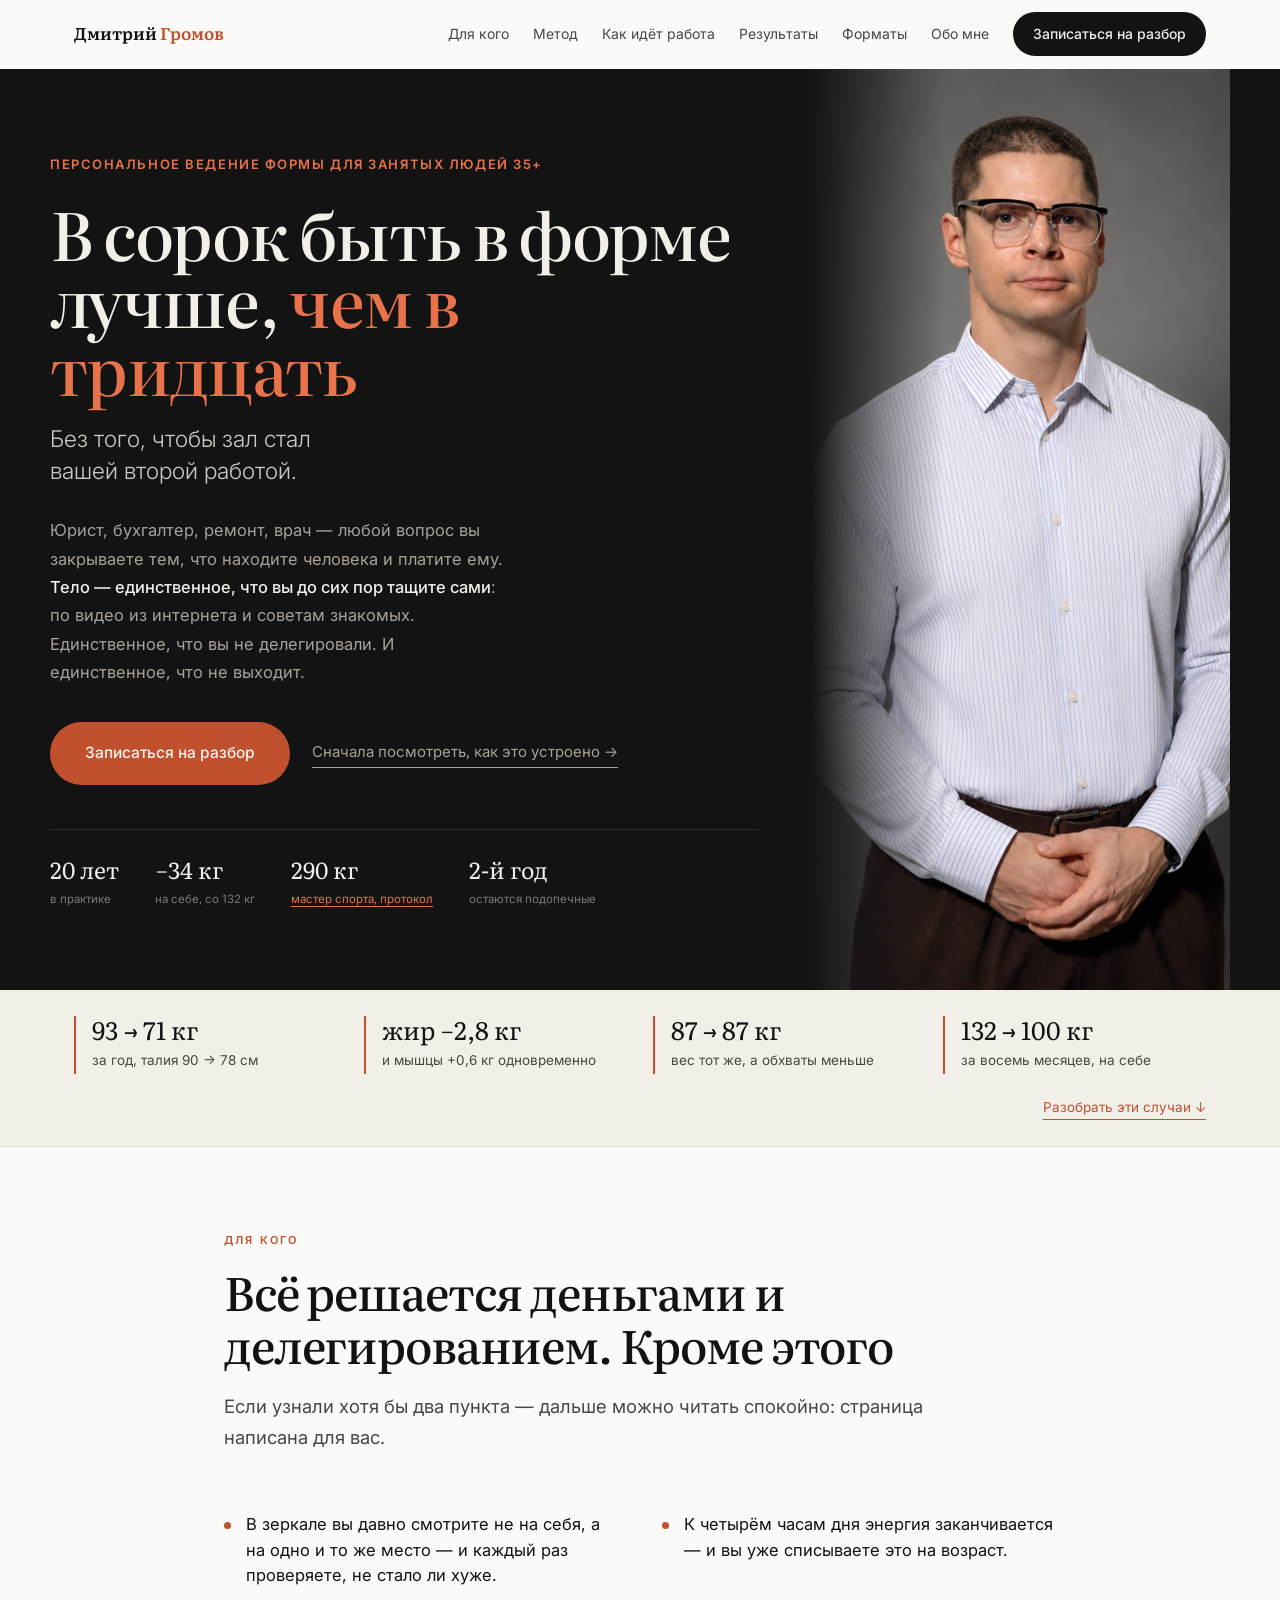
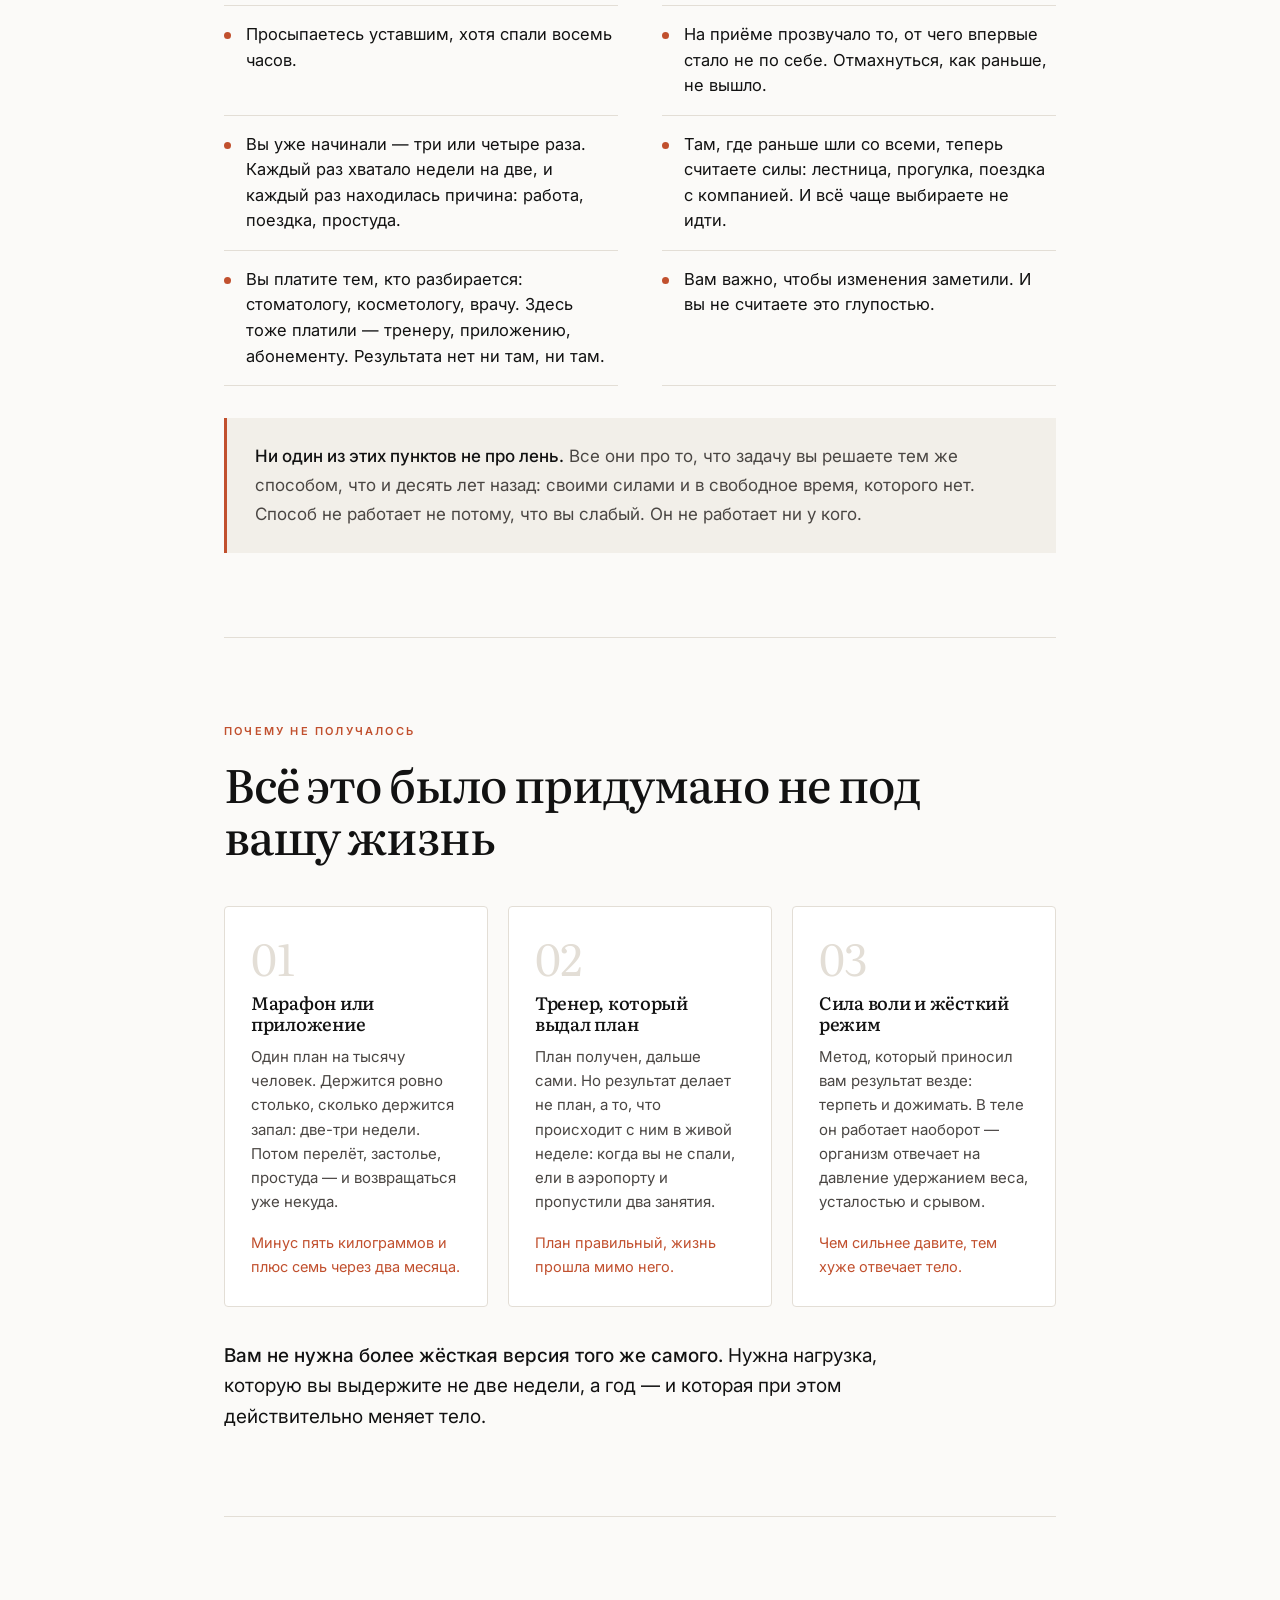
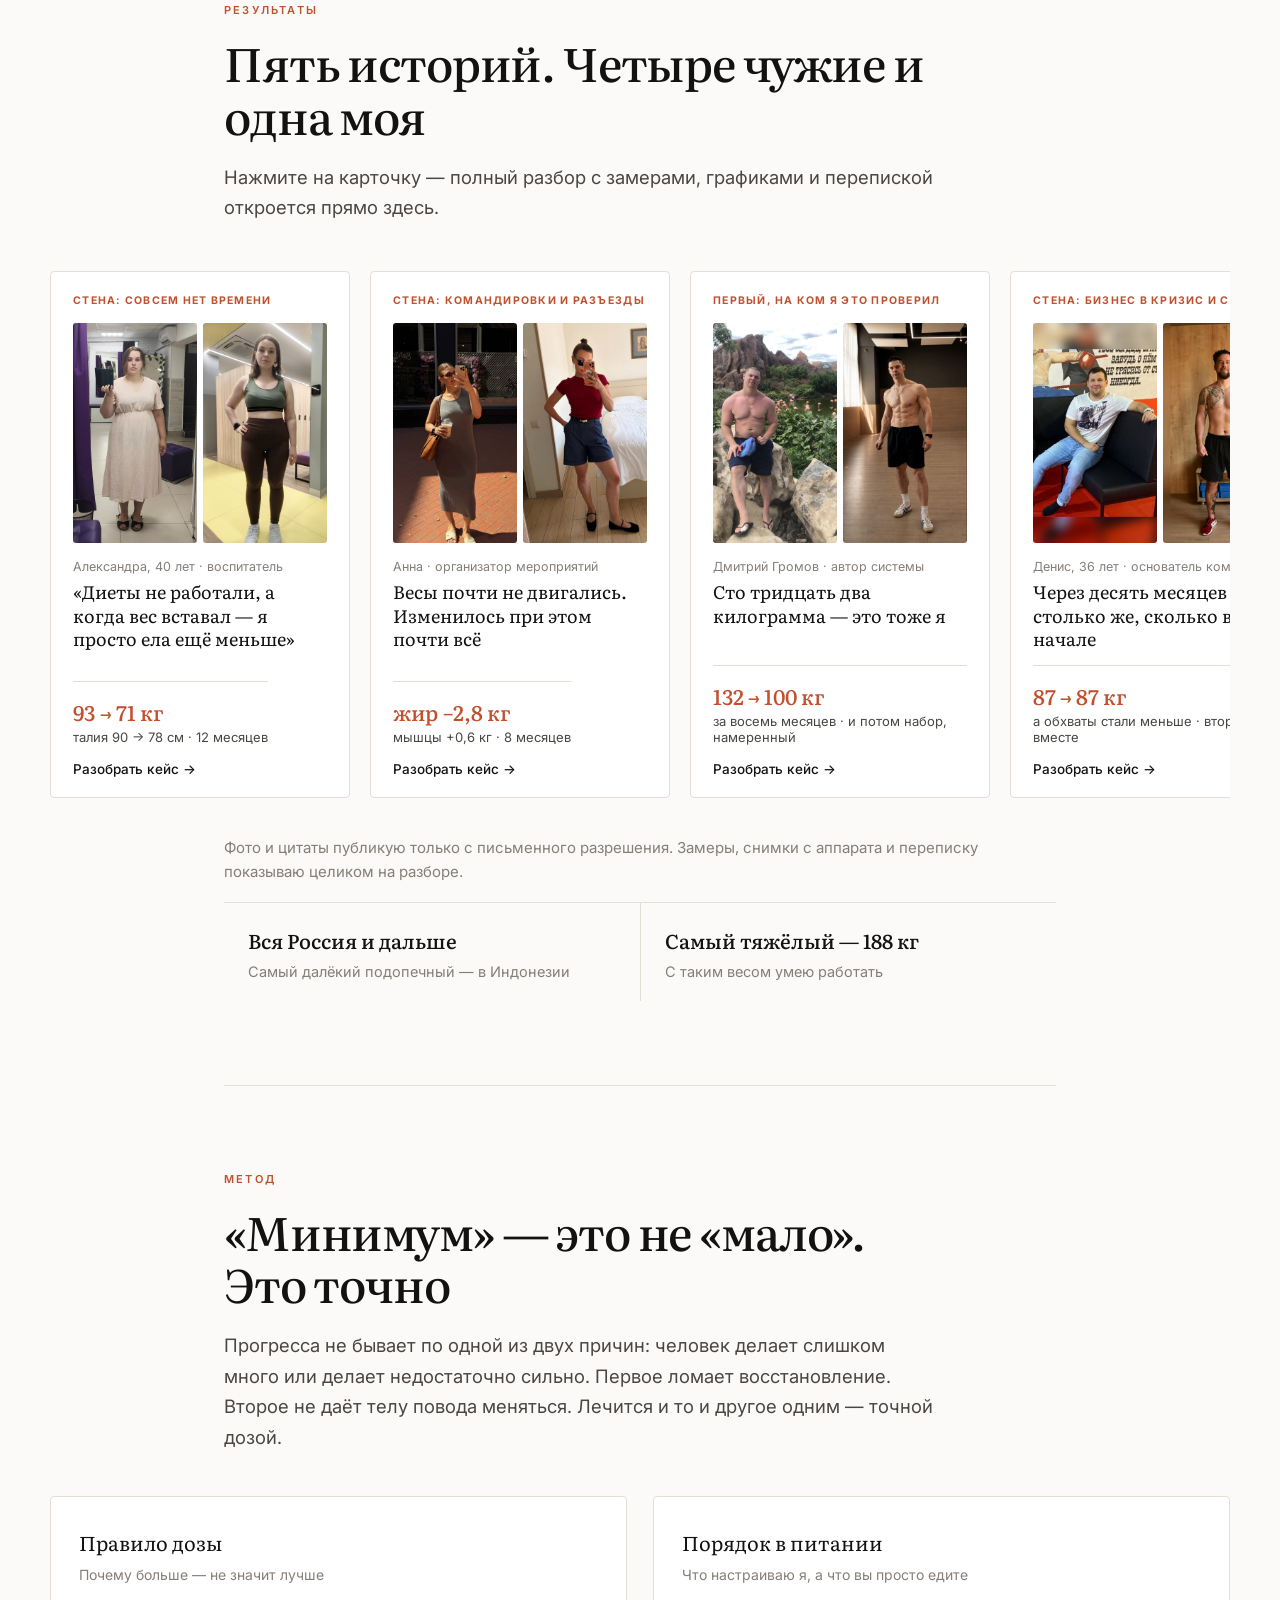
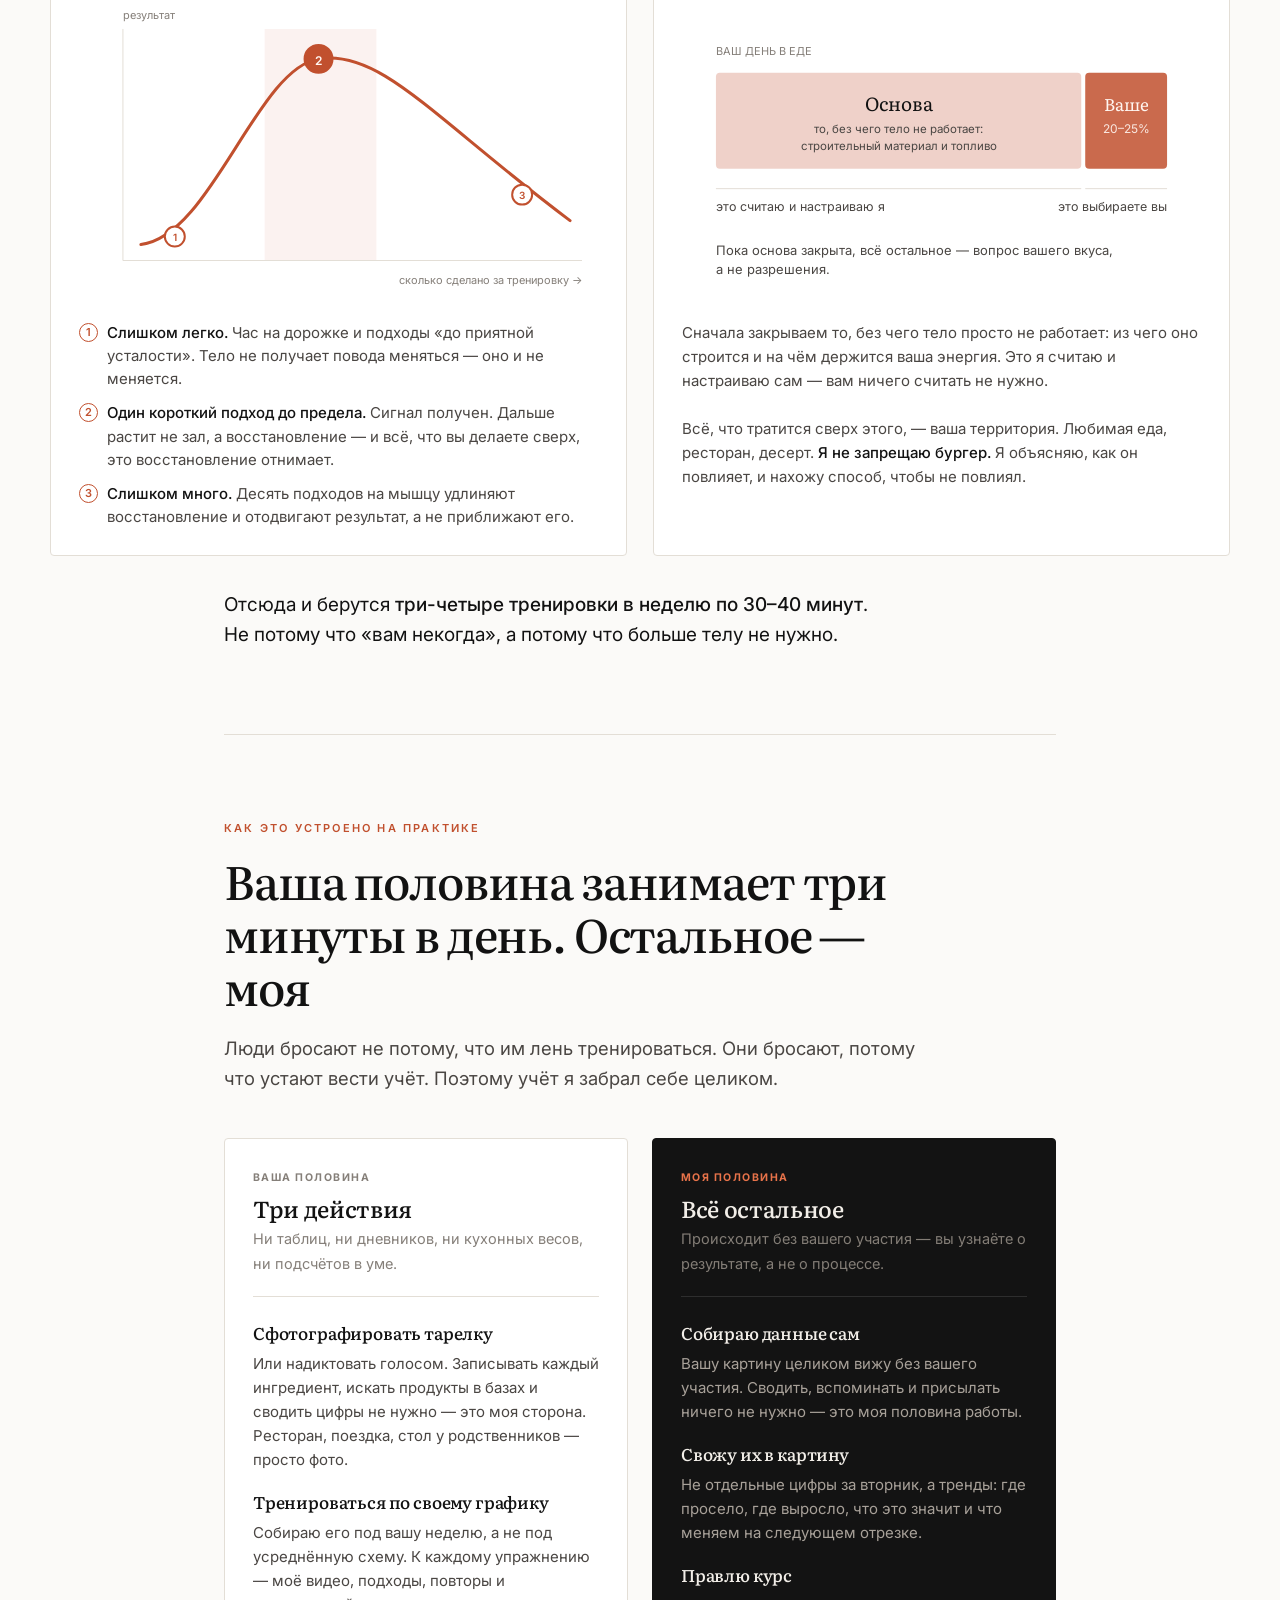
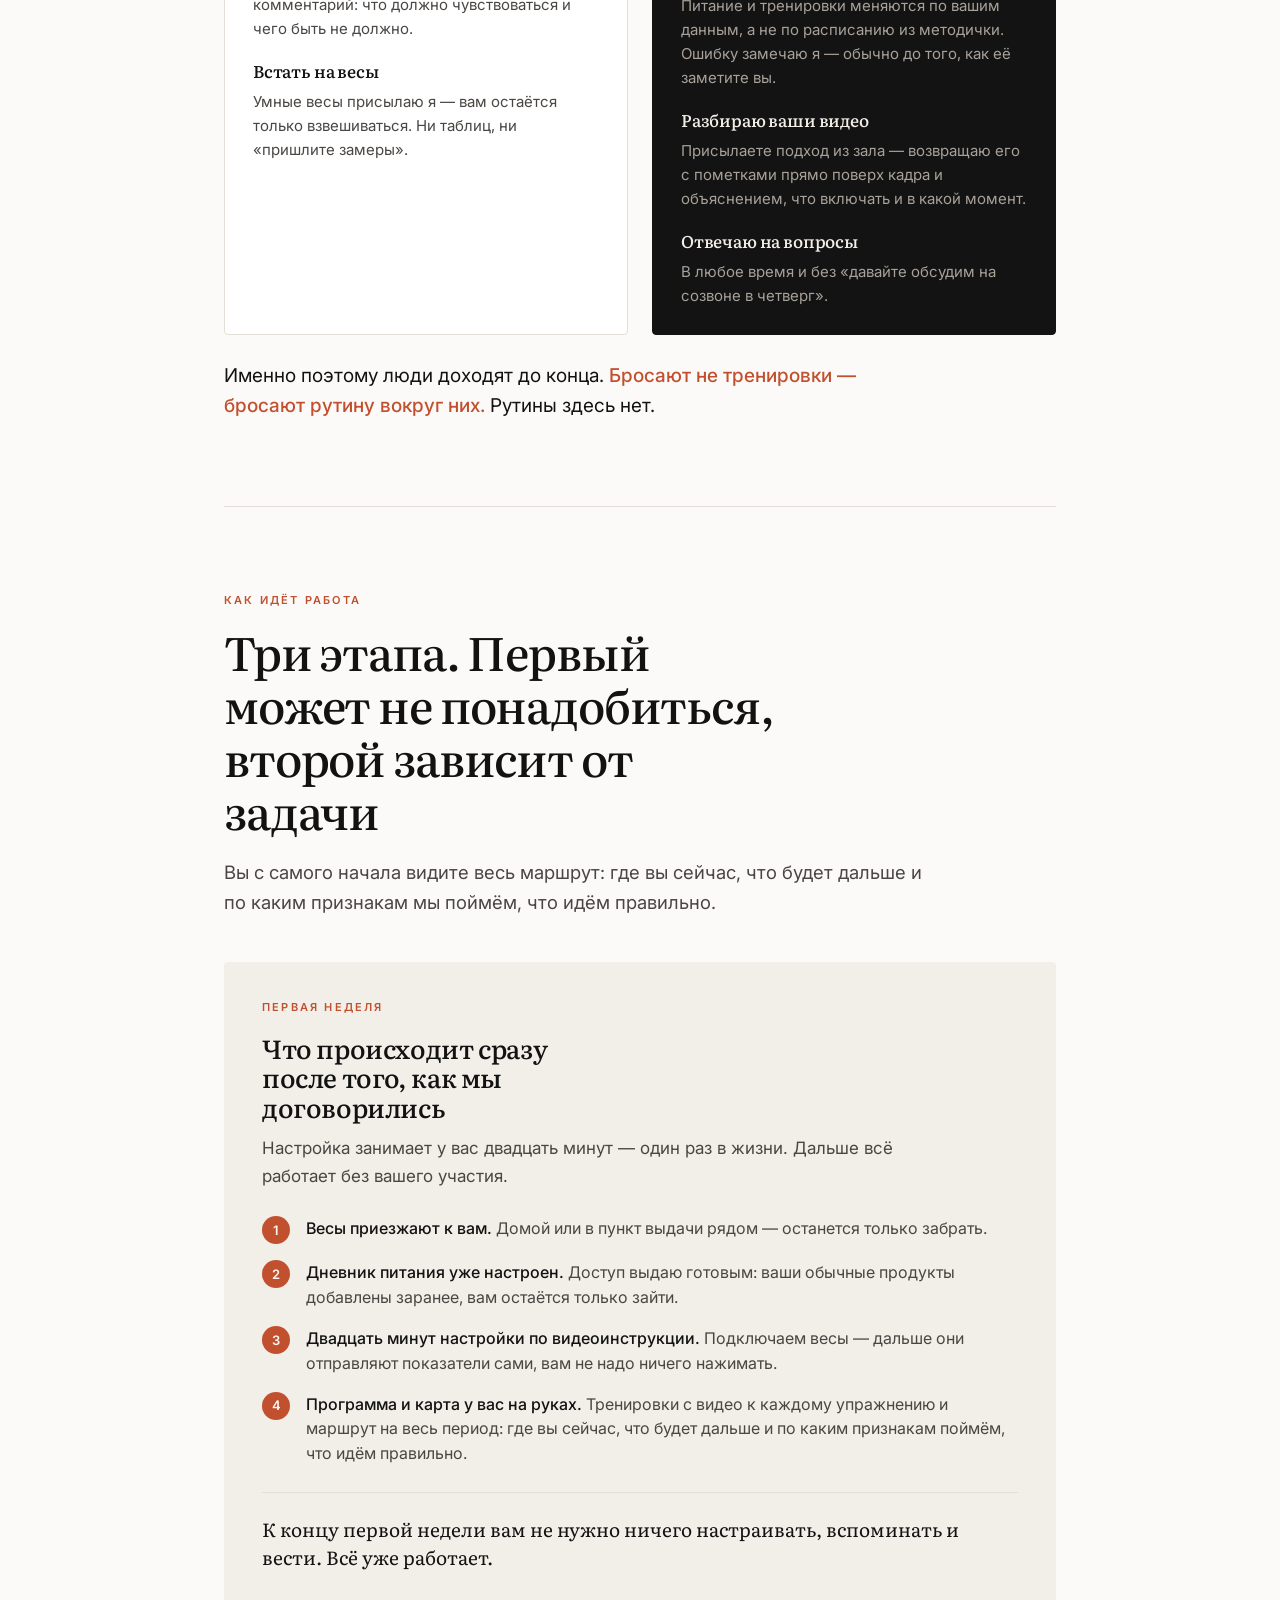
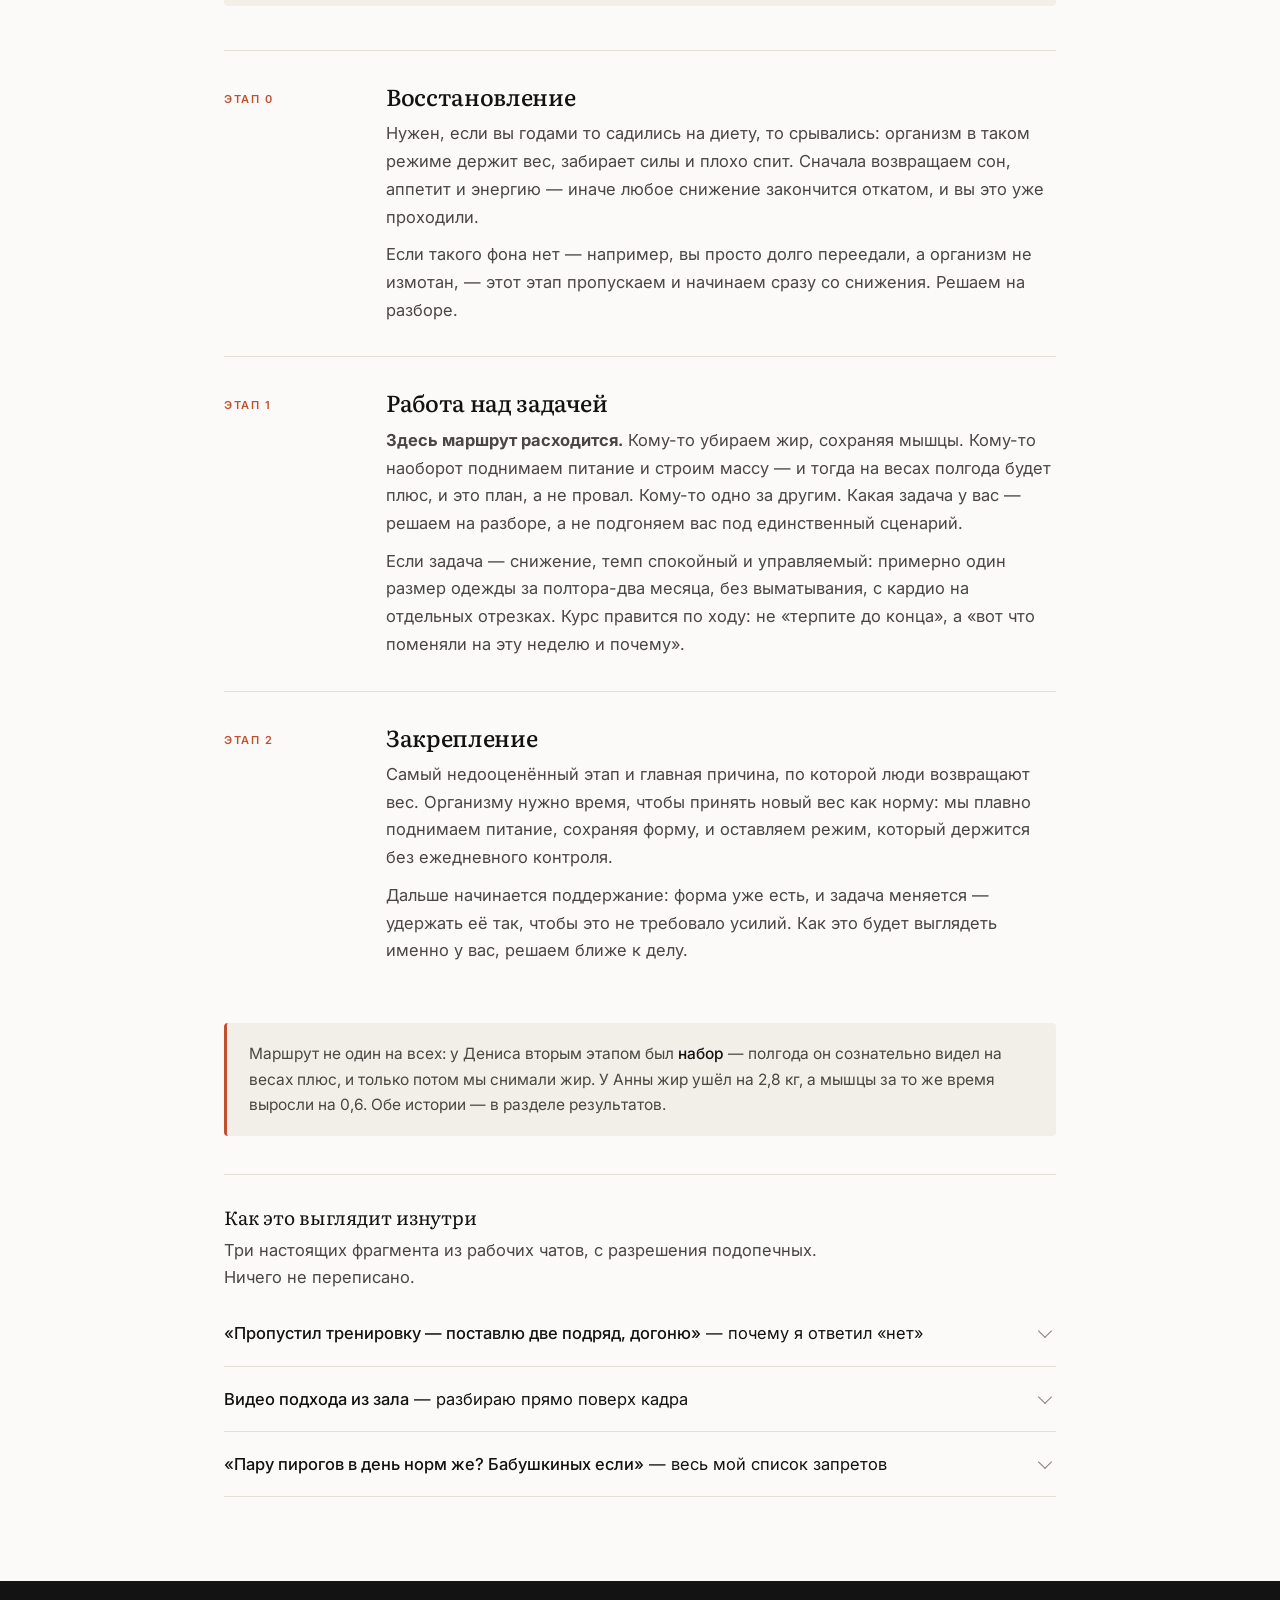
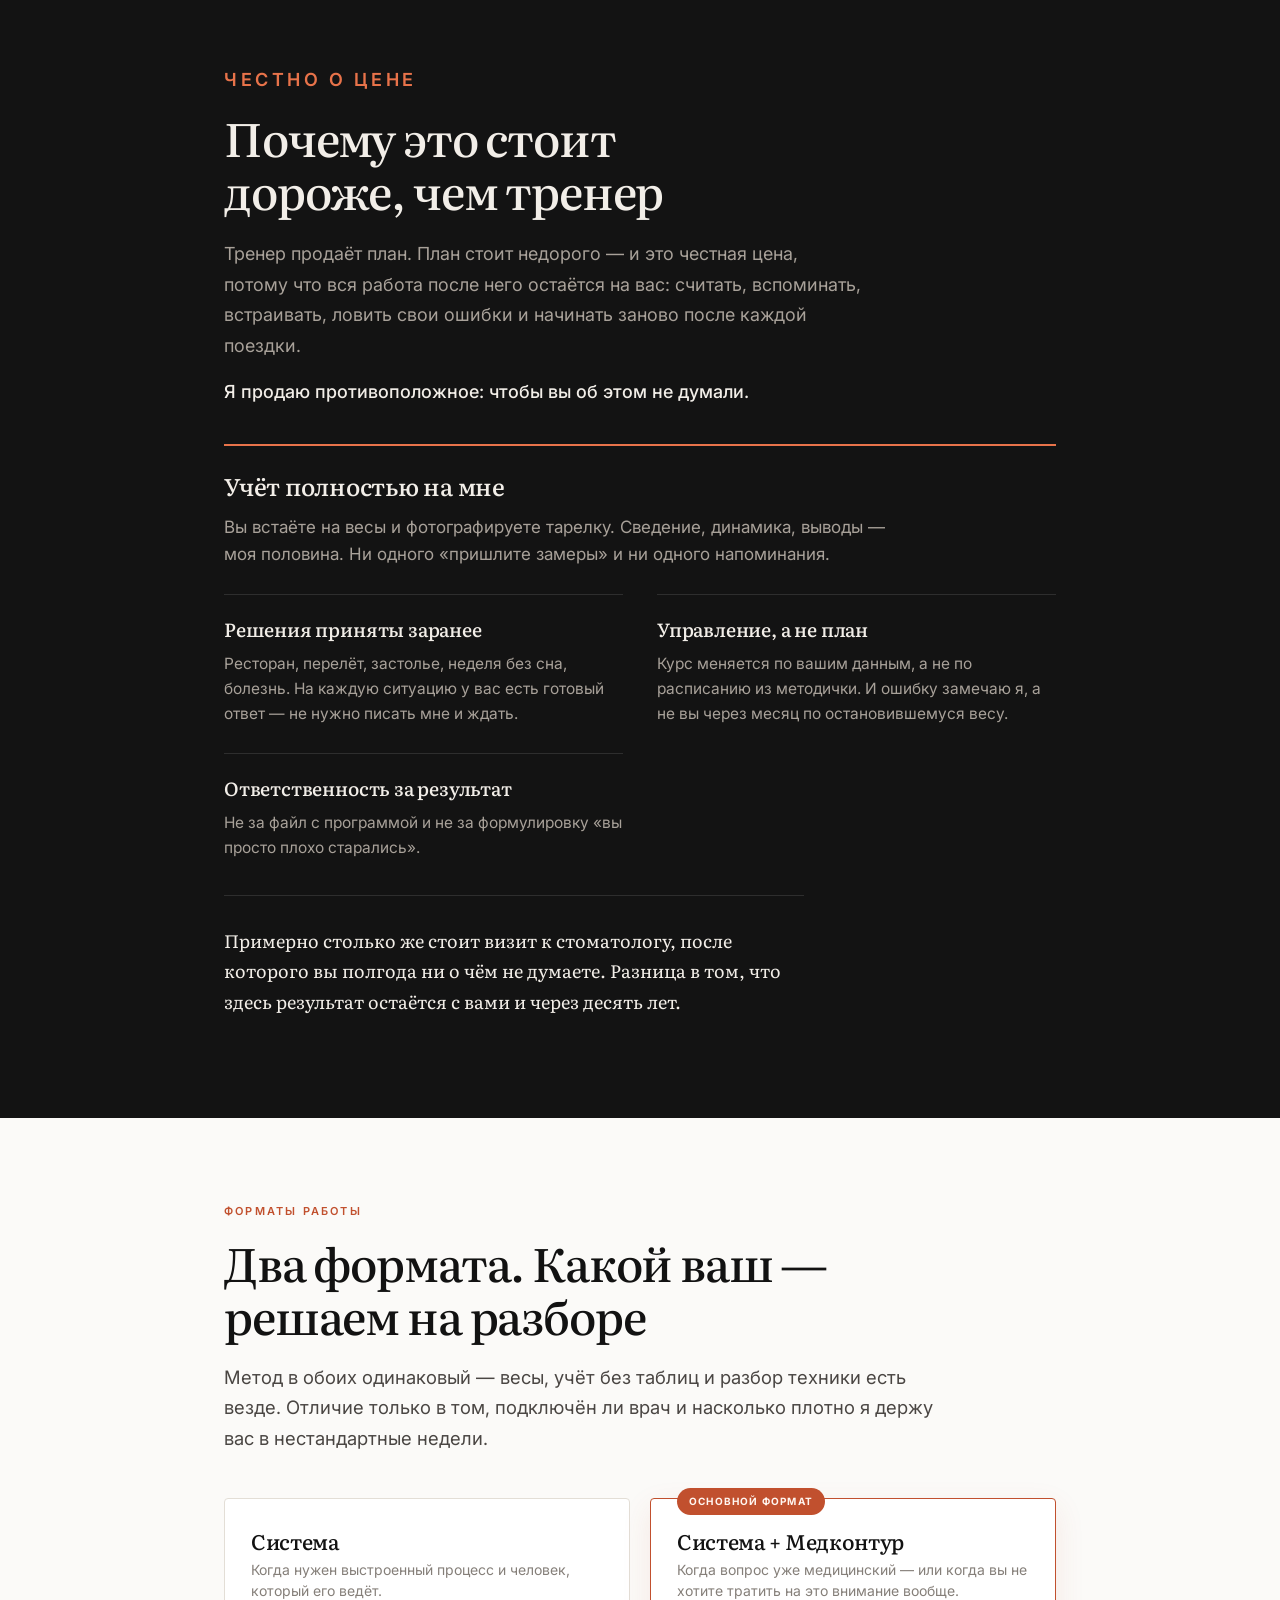
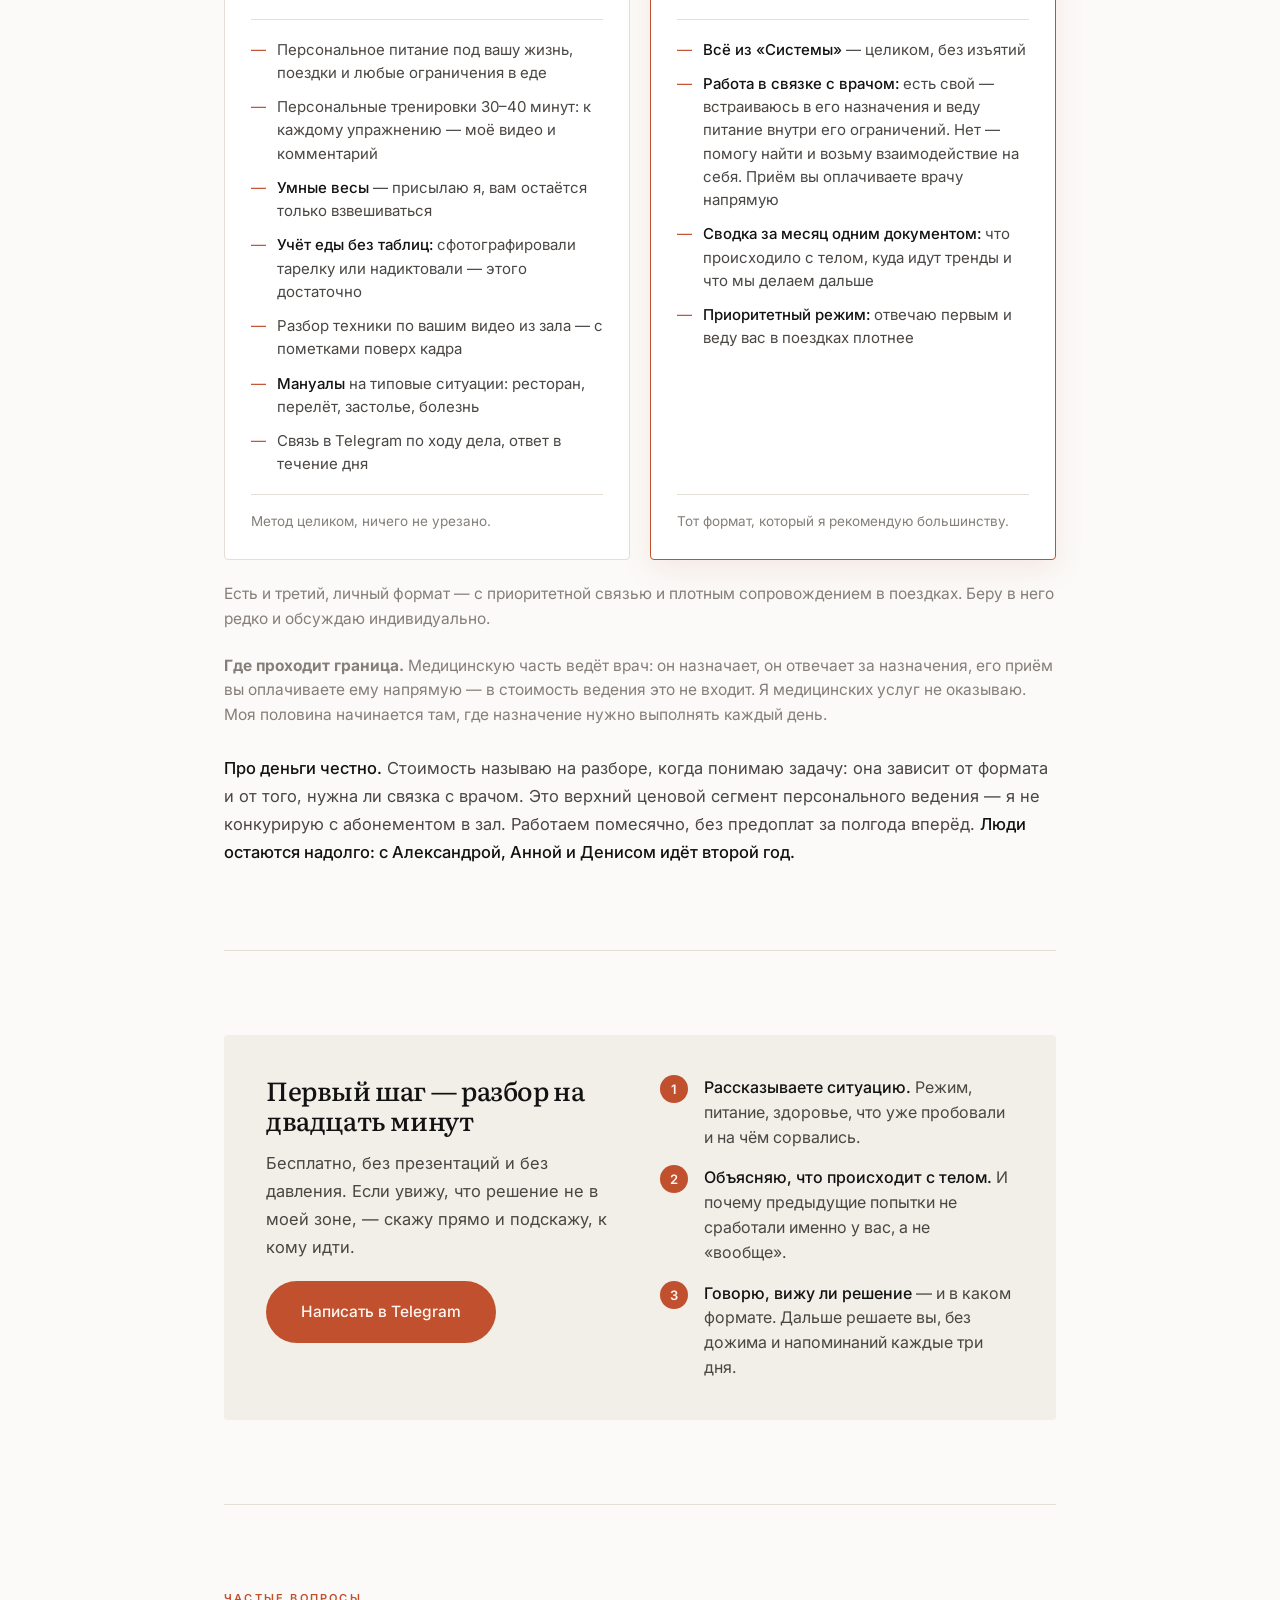
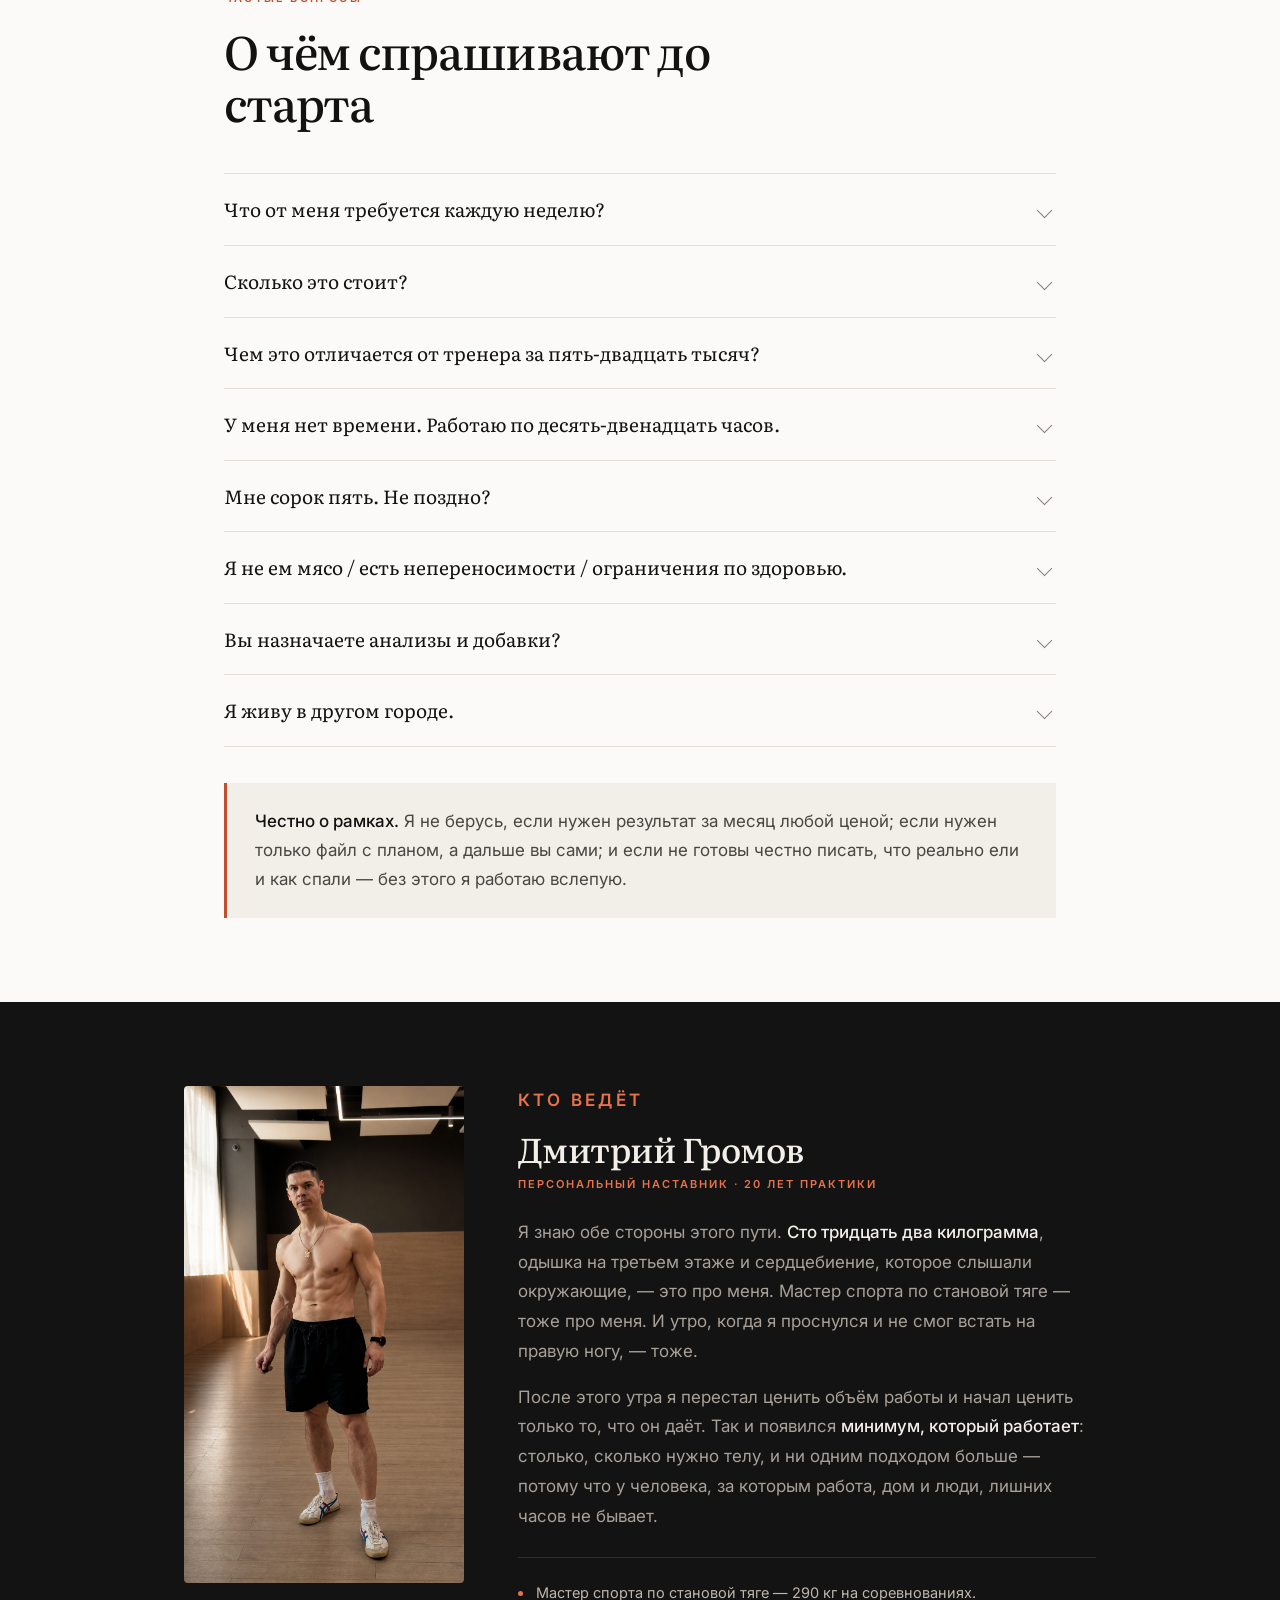
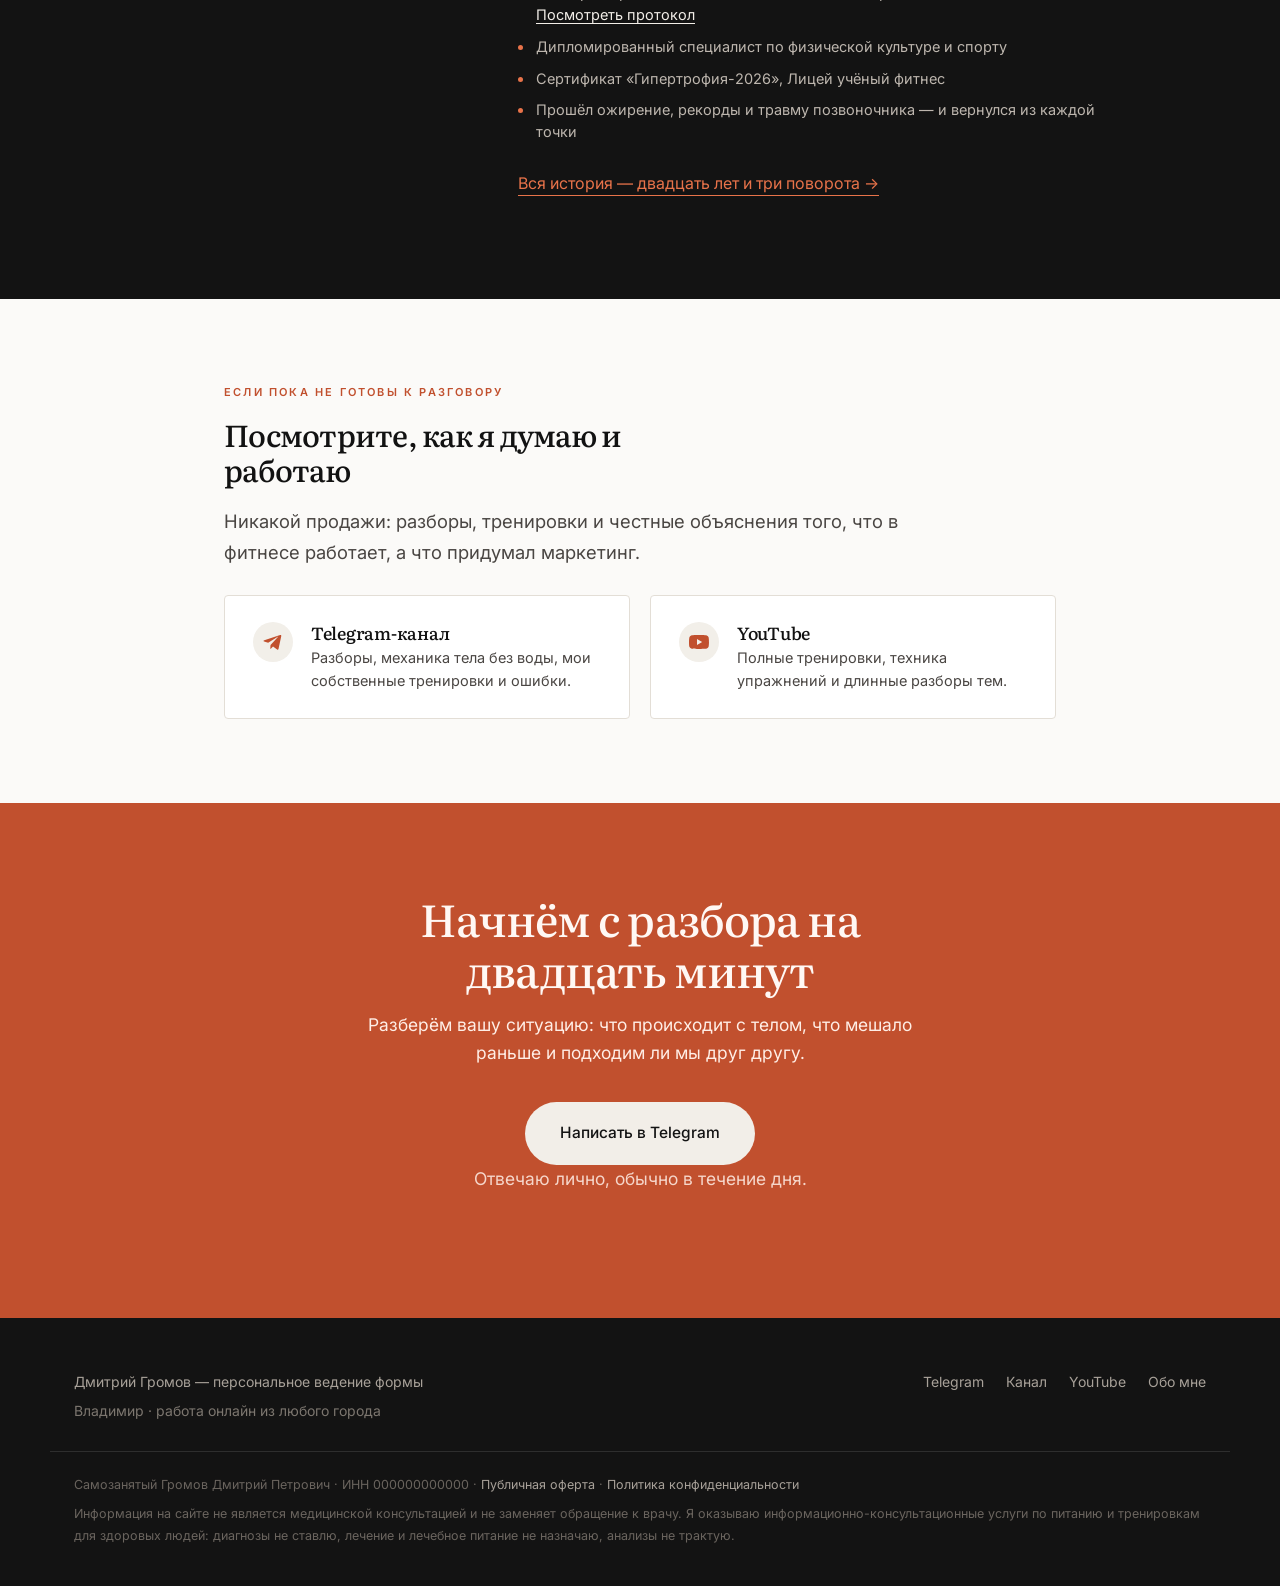
==== commit 6ad37bd3: "Add files via upload" ====
--- a/index.html
+++ b/index.html
@@ -48,7 +48,7 @@
       <p class="eyebrow big">Персональное ведение формы для занятых людей 35+</p>
       <h1>В сорок быть в форме лучше, <em>чем в тридцать</em></h1>
       <p class="hero-sub">Без того, чтобы зал стал вашей второй работой.</p>
-      <p class="hero-body">Почти любой вопрос вы закрываете деньгами и делегированием: юрист, бухгалтер, ремонт, врач. <strong>Тело — единственное, где вы всё ещё разбираетесь сами</strong>, по видео из интернета и советам знакомых. И единственное, где не выходит.</p>
+      <p class="hero-body">Юрист, бухгалтер, ремонт, врач — любой вопрос вы закрываете тем, что находите человека и платите ему. <strong>Тело — единственное, что вы до сих пор тащите сами</strong>: по видео из интернета и советам знакомых. Единственное, что вы не делегировали. И единственное, что не выходит.</p>
       <div class="hero-actions">
         <a class="btn btn-primary" href="#zayavka">Записаться на разбор</a>
         <a class="link-arrow" href="#metod">Сначала посмотреть, как это устроено →</a>
@@ -72,6 +72,7 @@
     <div class="proof-item"><span class="proof-n">93 → 71 кг</span><span class="proof-t">за год, талия 90 → 78 см</span></div>
     <div class="proof-item"><span class="proof-n">жир −2,8 кг</span><span class="proof-t">и мышцы +0,6 кг одновременно</span></div>
     <div class="proof-item"><span class="proof-n">87 → 87 кг</span><span class="proof-t">вес тот же, а обхваты меньше</span></div>
+    <div class="proof-item"><span class="proof-n">132 → 100 кг</span><span class="proof-t">за восемь месяцев, на себе</span></div>
     <a href="#rezultaty">Разобрать эти случаи ↓</a>
   </div>
 </div>
@@ -86,16 +87,16 @@
       <p class="lead">Если узнали хотя бы два пункта — дальше можно читать спокойно: страница написана для вас.</p>
     </div>
     <div class="signs">
-      <p class="sign">Утром смотрите в зеркало и первым делом отводите взгляд.</p>
+      <p class="sign">В зеркале вы давно смотрите не на себя, а на одно и то же место — и каждый раз проверяете, не стало ли хуже.</p>
       <p class="sign">К четырём часам дня энергия заканчивается — и вы уже списываете это на возраст.</p>
       <p class="sign">Просыпаетесь уставшим, хотя спали восемь часов.</p>
-      <p class="sign">Врач сказал то, что впервые не получилось отмахнуть.</p>
-      <p class="sign">Начинали три-четыре раза, и каждый раз хватало недели на две.</p>
-      <p class="sign">Живот мешает завязать шнурки и собирается складками, когда вы садитесь.</p>
-      <p class="sign">Вы не жалеете денег на врачей, стоматолога и внешний вид — а телом занимаетесь по видео из интернета.</p>
+      <p class="sign">На приёме прозвучало то, от чего впервые стало не по себе. Отмахнуться, как раньше, не вышло.</p>
+      <p class="sign">Вы уже начинали — три или четыре раза. Каждый раз хватало недели на две, и каждый раз находилась причина: работа, поездка, простуда.</p>
+      <p class="sign">Там, где раньше шли со всеми, теперь считаете силы: лестница, прогулка, поездка с компанией. И всё чаще выбираете не идти.</p>
+      <p class="sign">Вы платите тем, кто разбирается: стоматологу, косметологу, врачу. Здесь тоже платили — тренеру, приложению, абонементу. Результата нет ни там, ни там.</p>
       <p class="sign">Вам важно, чтобы изменения заметили. И вы не считаете это глупостью.</p>
     </div>
-    <p class="after-note"><strong>Во всех восьми пунктах одно и то же.</strong> Любую другую задачу вы давно решаете, наняв того, кто в ней разбирается: юриста, бухгалтера, врача, прораба. Тело — последнее, что вы до сих пор тащите сами. И единственное, где результат не держится.</p>
+    <p class="after-note"><strong>Ни один из этих пунктов не про лень.</strong> Все они про то, что задачу вы решаете тем же способом, что и десять лет назад: своими силами и в свободное время, которого нет. Способ не работает не потому, что вы слабый. Он не работает ни у кого.</p>
   </section>
 
   <!-- ПОЧЕМУ НЕ РАБОТАЛО -->
@@ -157,7 +158,7 @@
           <span class="cc-photos"><img src="case5-do.jpg" alt="132 килограмма" loading="lazy"><img src="case5-posle.jpg" alt="Сейчас" loading="lazy"></span>
           <span class="cc-name">Дмитрий Громов · автор системы</span>
           <span class="cc-head">Сто тридцать два килограмма — это тоже я</span>
-          <span class="cc-metrics"><b>132 → 98 кг</b><i>три захода за шесть лет</i></span>
+          <span class="cc-metrics"><b>132 → 100 кг</b><i>за восемь месяцев · и потом набор, намеренный</i></span>
           <span class="cc-go">Разобрать кейс →</span>
         </button>
         <button class="ccard" data-case="c3" type="button">
@@ -253,9 +254,9 @@
         <h3>Три действия</h3>
         <p class="half-sub">Ни таблиц, ни дневников, ни кухонных весов, ни подсчётов в уме.</p>
         <ul>
-          <li><b>Сфотографировать тарелку</b><span>Или надиктовать голосом, что съели. Расчёт под вашу персональную норму уже настроен — искать продукты и считать граммы не нужно.</span></li>
-          <li><b>Тренироваться через день</b><span>По вашей программе, где к каждому упражнению — моё видео, подходы, повторы и комментарий: что именно должно чувствоваться и чего быть не должно.</span></li>
-          <li><b>Встать на весы</b><span>Весы покупаю и присылаю я. Показатели уходят ко мне сами: ничего записывать и никуда пересылать не надо.</span></li>
+          <li><b>Сфотографировать тарелку</b><span>Или надиктовать голосом. Записывать каждый ингредиент, искать продукты в базах и сводить цифры не нужно — это моя сторона. Ресторан, поездка, стол у родственников — просто фото.</span></li>
+          <li><b>Тренироваться по своему графику</b><span>Собираю его под вашу неделю, а не под усреднённую схему. К каждому упражнению — моё видео, подходы, повторы и комментарий: что должно чувствоваться и чего быть не должно.</span></li>
+          <li><b>Встать на весы</b><span>Умные весы присылаю я — вам остаётся только взвешиваться. Ни таблиц, ни «пришлите замеры».</span></li>
         </ul>
       </div>
       <div class="half mine">
@@ -263,7 +264,7 @@
         <h3>Всё остальное</h3>
         <p class="half-sub">Происходит без вашего участия — вы узнаёте о результате, а не о процессе.</p>
         <ul>
-          <li><b>Собираю данные сам</b><span>Захожу и вижу питание, вес и активность за период. Вам не приходит ни одного «пришлите замеры» и ни одного напоминания.</span></li>
+          <li><b>Собираю данные сам</b><span>Вашу картину целиком вижу без вашего участия. Сводить, вспоминать и присылать ничего не нужно — это моя половина работы.</span></li>
           <li><b>Свожу их в картину</b><span>Не отдельные цифры за вторник, а тренды: где просело, где выросло, что это значит и что меняем на следующем отрезке.</span></li>
           <li><b>Правлю курс</b><span>Питание и тренировки меняются по вашим данным, а не по расписанию из методички. Ошибку замечаю я — обычно до того, как её заметите вы.</span></li>
           <li><b>Разбираю ваши видео</b><span>Присылаете подход из зала — возвращаю его с пометками прямо поверх кадра и объяснением, что включать и в какой момент.</span></li>
@@ -278,7 +279,7 @@
   <section class="section reveal" id="rabota">
     <div class="section-head">
       <p class="section-eyebrow">Как идёт работа</p>
-      <h2>Три этапа, и первый может не понадобиться</h2>
+      <h2>Три этапа. Первый может не понадобиться, второй зависит от задачи</h2>
       <p class="lead">Вы с самого начала видите весь маршрут: где вы сейчас, что будет дальше и по каким признакам мы поймём, что идём правильно.</p>
     </div>
 
@@ -288,7 +289,7 @@
       <h3>Что происходит сразу после того, как мы договорились</h3>
       <p class="onboard-lead">Настройка занимает у вас двадцать минут — один раз в жизни. Дальше всё работает без вашего участия.</p>
       <ol class="steps">
-        <li><span><b>Весы приезжают к вам.</b> Заказываю и оплачиваю я — домой или в пункт выдачи рядом с вами.</span></li>
+        <li><span><b>Весы приезжают к вам.</b> Домой или в пункт выдачи рядом — останется только забрать.</span></li>
         <li><span><b>Дневник питания уже настроен.</b> Доступ выдаю готовым: ваши обычные продукты добавлены заранее, вам остаётся только зайти.</span></li>
         <li><span><b>Двадцать минут настройки по видеоинструкции.</b> Подключаем весы — дальше они отправляют показатели сами, вам не надо ничего нажимать.</span></li>
         <li><span><b>Программа и карта у вас на руках.</b> Тренировки с видео к каждому упражнению и маршрут на весь период: где вы сейчас, что будет дальше и по каким признакам поймём, что идём правильно.</span></li>
@@ -307,8 +308,9 @@
     <div class="phase">
       <div><span class="phase-n">Этап 1</span></div>
       <div>
-        <h3>Снижение: уходит жир, остаются мышцы</h3>
-        <p>Спокойный управляемый темп — примерно один размер одежды за полтора-два месяца. Режим тот же, без выматывания; на отдельных отрезках добавляется спокойное кардио после занятия. Курс правится по ходу: не «терпите до конца», а «вот что поменяли на эту неделю и почему».</p>
+        <h3>Работа над задачей</h3>
+        <p><strong>Здесь маршрут расходится.</strong> Кому-то убираем жир, сохраняя мышцы. Кому-то наоборот поднимаем питание и строим массу — и тогда на весах полгода будет плюс, и это план, а не провал. Кому-то одно за другим. Какая задача у вас — решаем на разборе, а не подгоняем вас под единственный сценарий.</p>
+        <p>Если задача — снижение, темп спокойный и управляемый: примерно один размер одежды за полтора-два месяца, без выматывания, с кардио на отдельных отрезках. Курс правится по ходу: не «терпите до конца», а «вот что поменяли на эту неделю и почему».</p>
       </div>
     </div>
     <div class="phase">
@@ -319,6 +321,7 @@
         <p>Дальше начинается поддержание: форма уже есть, и задача меняется — удержать её так, чтобы это не требовало усилий. Как это будет выглядеть именно у вас, решаем ближе к делу.</p>
       </div>
     </div>
+    <p class="phases-note">Маршрут не один на всех: у Дениса вторым этапом был <strong>набор</strong> — полгода он сознательно видел на весах плюс, и только потом мы снимали жир. У Анны жир ушёл на 2,8 кг, а мышцы за то же время выросли на 0,6. Обе истории — в разделе результатов.</p>
 
     <div class="folds">
       <p class="folds-title">Как это выглядит изнутри</p>
@@ -392,7 +395,7 @@
         <ul>
           <li><span>Персональное питание под вашу жизнь, поездки и любые ограничения в еде</span></li>
           <li><span>Персональные тренировки 30–40 минут: к каждому упражнению — моё видео и комментарий</span></li>
-          <li><span><b>Умные весы</b> — покупаю и присылаю я, показатели идут ко мне сами</span></li>
+          <li><span><b>Умные весы</b> — присылаю я, вам остаётся только взвешиваться</span></li>
           <li><span><b>Учёт еды без таблиц:</b> сфотографировали тарелку или надиктовали — этого достаточно</span></li>
           <li><span>Разбор техники по вашим видео из зала — с пометками поверх кадра</span></li>
           <li><span><b>Мануалы</b> на типовые ситуации: ресторан, перелёт, застолье, болезнь</span></li>
@@ -406,7 +409,7 @@
         <p class="tier-for">Когда вопрос уже медицинский — или когда вы не хотите тратить на это внимание вообще.</p>
         <ul>
           <li><span><b>Всё из «Системы»</b> — целиком, без изъятий</span></li>
-          <li><span><b>Врач-партнёр в контуре:</b> чекап на входе, анализы и назначения — официально, а не «по совету знакомого»</span></li>
+          <li><span><b>Работа в связке с врачом:</b> есть свой — встраиваюсь в его назначения и веду питание внутри его ограничений. Нет — помогу найти и возьму взаимодействие на себя. Приём вы оплачиваете врачу напрямую</span></li>
           <li><span><b>Сводка за месяц одним документом:</b> что происходило с телом, куда идут тренды и что мы делаем дальше</span></li>
           <li><span><b>Приоритетный режим:</b> отвечаю первым и веду вас в поездках плотнее</span></li>
         </ul>
@@ -414,7 +417,8 @@
       </div>
     </div>
     <p class="tiers-note-extra">Есть и третий, личный формат — с приоритетной связью и плотным сопровождением в поездках. Беру в него редко и обсуждаю индивидуально.</p>
-    <p class="tiers-after"><strong>Про деньги честно.</strong> Стоимость называю на разборе, когда понимаю задачу: она зависит от формата и от того, нужен ли врач в контуре. Это верхний ценовой сегмент персонального ведения — я не конкурирую с абонементом в зал. Работаем помесячно, без предоплат за полгода вперёд. <strong>Люди остаются надолго: с Александрой, Анной и Денисом идёт второй год.</strong></p>
+    <p class="tiers-note-extra"><strong>Где проходит граница.</strong> Медицинскую часть ведёт врач: он назначает, он отвечает за назначения, его приём вы оплачиваете ему напрямую — в стоимость ведения это не входит. Я медицинских услуг не оказываю. Моя половина начинается там, где назначение нужно выполнять каждый день.</p>
+    <p class="tiers-after"><strong>Про деньги честно.</strong> Стоимость называю на разборе, когда понимаю задачу: она зависит от формата и от того, нужна ли связка с врачом. Это верхний ценовой сегмент персонального ведения — я не конкурирую с абонементом в зал. Работаем помесячно, без предоплат за полгода вперёд. <strong>Люди остаются надолго: с Александрой, Анной и Денисом идёт второй год.</strong></p>
   </section>
 
   <!-- РАЗБОР -->
@@ -507,7 +511,7 @@
       <h2>Дмитрий Громов</h2>
       <p class="role">Персональный наставник · 20 лет практики</p>
       <p>Я знаю обе стороны этого пути. <strong>Сто тридцать два килограмма</strong>, одышка на третьем этаже и сердцебиение, которое слышали окружающие, — это про меня. Мастер спорта по становой тяге — тоже про меня. И утро, когда я проснулся и не смог встать на правую ногу, — тоже.</p>
-      <p>После этого утра я перестал ценить объём работы и начал ценить только то, что он даёт. Так и появился <strong>минимум, который работает</strong>: столько, сколько нужно телу, и ни одним подходом больше — потому что у взрослого человека с делом и семьёй нет ресурса на большее.</p>
+      <p>После этого утра я перестал ценить объём работы и начал ценить только то, что он даёт. Так и появился <strong>минимум, который работает</strong>: столько, сколько нужно телу, и ни одним подходом больше — потому что у человека, за которым работа, дом и люди, лишних часов не бывает.</p>
       <div class="creds">
         <span class="cred"><span>Мастер спорта по становой тяге — 290 кг на соревнованиях. <button type="button" data-doc="protokol">Посмотреть протокол</button></span></span>
         <span class="cred"><span>Дипломированный специалист по физической культуре и спорту</span></span>
@@ -566,7 +570,7 @@
   <div class="footer-legal">
     <!-- ЗАМЕНИТЬ на реальные реквизиты после оформления самозанятости/ИП -->
     <p>Самозанятый Громов Дмитрий Петрович · ИНН 000000000000 · <a href="#">Публичная оферта</a> · <a href="#">Политика конфиденциальности</a></p>
-    <p style="margin-top:8px">Информация на сайте не является медицинской консультацией и не заменяет обращение к врачу.</p>
+    <p style="margin-top:8px">Информация на сайте не является медицинской консультацией и не заменяет обращение к врачу. Я оказываю информационно-консультационные услуги по питанию и тренировкам для здоровых людей: диагнозы не ставлю, лечение и лечебное питание не назначаю, анализы не трактую.</p>
   </div>
 </footer>
 
@@ -828,21 +832,21 @@
       <figure><img src="case5-do.jpg" alt="2020 год, 132 килограмма"><figcaption>2020 · 132 кг</figcaption></figure>
       <figure><img src="case5-posle.jpg" alt="2026 год"><figcaption><b>2026 · 98 кг</b></figcaption></figure>
     </div>
-    <p>Я не прошу делать то, чего не делал сам. Через это я проходил трижды, и каждый раз — на себе, до того как предлагать кому-то.</p>
+    <p>Я не прошу делать то, чего не делал сам. И не прошу верить на слово: вот вся хронология, включая ту часть, где я вес набирал — специально.</p>
     <div class="arc">
-      <div class="arc-step"><p class="arc-when">2020</p><p class="arc-what"><b>132 → 100 кг.</b> Год подготовки к нормативу по становой тяге закончился рекордом и апатией. Одышка на третьем этаже, сердцебиение, которое слышали окружающие. Полгода базовой работы — минус двадцать, ещё пара месяцев точной — минус двенадцать.</p></div>
-      <div class="arc-step"><p class="arc-when">2025</p><p class="arc-what"><b>117 → 100 кг.</b> Второй заход, уже по своим правилам: без героизма, без голода, без того, чтобы зал стал второй работой.</p></div>
-      <div class="arc-step"><p class="arc-when">2026</p><p class="arc-what"><b>104,4 → 98 кг.</b> Третий — с теми же инструментами, что и у подопечных: те же весы, тот же учёт, тот же минимум. Ниже — что показали приборы.</p></div>
+      <div class="arc-step"><p class="arc-when">2020</p><p class="arc-what"><b>132 → 100 кг за восемь месяцев.</b> Год подготовки к нормативу по становой тяге закончился рекордом и апатией. Одышка на третьем этаже, сердцебиение, которое слышали окружающие. Полгода базовой работы — минус двадцать, ещё пара месяцев точной — минус двенадцать.</p></div>
+      <div class="arc-step"><p class="arc-when">2021 — 2025</p><p class="arc-what"><b>Набор до 117 кг — намеренный.</b> Это не откат и не «вес вернулся»: мышцы строятся только на избытке, и я строил их несколько лет. Потом так же спокойно снял лишнее. Ровно то, что я объясняю подопечным, когда прошу полгода смотреть на весах плюс.</p></div>
+      <div class="arc-step"><p class="arc-when">2026</p><p class="arc-what"><b>Проверка системы на себе.</b> Шесть недель по тем же правилам и с теми же инструментами, что и у подопечных: те же весы, тот же учёт, тот же минимум. Ниже — что показали приборы.</p></div>
     </div>
     <div class="metrics">
-      <div class="metric key"><span class="metric-name">Вес</span><span class="metric-val">104,4 <i>→</i> <b>98 кг</b></span></div>
+      <div class="metric key"><span class="metric-name">Вес за шесть недель</span><span class="metric-val">104,4 <i>→</i> <b>99,9 кг</b></span></div>
+      <div class="metric key"><span class="metric-name">Жировая масса</span><span class="metric-val">32,5 <i>→</i> <b>28,5 кг</b></span></div>
       <div class="metric key"><span class="metric-name">Мышечная масса</span><span class="metric-val">68,2 <i>→</i> <b>67,7 кг</b></span></div>
-      <div class="metric"><span class="metric-name">Ушло за первые шесть недель</span><span class="metric-val">4,5 кг</span></div>
-      <div class="metric"><span class="metric-name">Из них мышц</span><span class="metric-val">полкило</span></div>
-    </div>
-    <p style="margin-top:14px;font-size:14px;color:var(--text-3)">Замеры сняты на одних и тех же домашних весах с анализатором, 25 марта и 3 мая 2026 года. Сравниваю только прибор с самим собой: числа разных методов между собой несопоставимы, и подставлять одно вместо другого — это подгонка.</p>
+      <div class="metric"><span class="metric-name">Первое снижение, 2020</span><span class="metric-val">132 <i>→</i> 100 кг за 8 мес.</span></div>
+    </div>
+    <p style="margin-top:14px;font-size:14px;color:var(--text-3)">Состав тела — два замера на одних и тех же домашних весах с анализатором: 25 марта и 3 мая 2026 года. Сравниваю только прибор с самим собой: числа разных методов между собой несопоставимы, и подставлять одно вместо другого — это подгонка.</p>
     <p class="cm-sub">Зачем это здесь</p>
-    <p>Затем, что вся страница держится на одном утверждении: <strong>вес — плохая мера, а мышцы — то, что нельзя отдавать</strong>. Проще всего проверить его на себе. Шесть недель, минус четыре с половиной килограмма — и полкило мышц. Всё остальное ушло оттуда, откуда и должно было.</p>
+    <p>Затем, что вся страница держится на одном утверждении: <strong>вес — плохая мера, а мышцы — то, что нельзя отдавать</strong>. Проще всего проверить его на себе. За шесть недель вес ушёл на четыре с половиной килограмма — и почти всё это был жир. Мышц отдано полкило.</p>
     <p class="case-quote">Я знаю обе стороны: и как это — не смочь завязать шнурки, потому что грудь ложится на живот, и как это — держать форму, когда есть работа, семья и сорок лет.</p>
     <div class="cm-cta">
       <p>Разберём вашу ситуацию за двадцать минут — бесплатно и без дожима.</p>
--- a/style.css
+++ b/style.css
@@ -95,7 +95,8 @@
 
 /* ---------- ПОЛОСА РЕЗУЛЬТАТОВ ---------- */
 .proofbar { background: var(--bg-2); border-bottom: 1px solid var(--line); }
-.proofbar-inner { max-width: 1180px; margin: 0 auto; padding: 26px 24px; display: grid; grid-template-columns: repeat(3, 1fr) auto; gap: 28px; align-items: center; }
+.proofbar-inner { max-width: 1180px; margin: 0 auto; padding: 26px 24px; display: grid; grid-template-columns: repeat(4, 1fr); gap: 22px 26px; align-items: center; }
+.proofbar-inner > a { grid-column: 1 / -1; justify-self: end; }
 .proof-item { border-left: 2px solid var(--accent); padding-left: 16px; }
 .proof-n { display: block; font-family: 'Literata', serif; font-size: 25px; color: var(--text); line-height: 1.15; white-space: nowrap; }
 .proof-t { font-size: 13.5px; color: var(--text-2); line-height: 1.45; }
@@ -395,7 +396,7 @@
   .hero-photo::after { background: linear-gradient(180deg, transparent 55%, var(--ink) 100%); }
   .hero-actions .btn { width: 100%; }
   .hero-stats { gap: 20px 28px; }
-  .proofbar-inner { grid-template-columns: 1fr; gap: 14px; padding: 22px 24px; }
+  .proofbar-inner { grid-template-columns: 1fr 1fr; gap: 16px; padding: 22px 24px; }
   .signs, .fails, .concept-grid, .tiers, .consult, .notfor, .channels-grid, .why-list { grid-template-columns: 1fr; }
   .why { padding: 58px 0; }
   .why-list { gap: 20px; }
@@ -492,3 +493,7 @@
   .cases-now > div + div { border-left: 0; border-top: 1px solid var(--line); }
   .cases-now > div { padding-inline: 0; }
 }
+
+/* ---------- ПРИМЕЧАНИЕ ПОД ЭТАПАМИ ---------- */
+.phases-note { margin-top: 26px; padding: 18px 22px; background: var(--bg-2); border-left: 3px solid var(--accent); font-size: 15.5px; line-height: 1.65; color: var(--text-2); border-radius: var(--radius); }
+.phases-note strong { color: var(--text); font-weight: 500; }
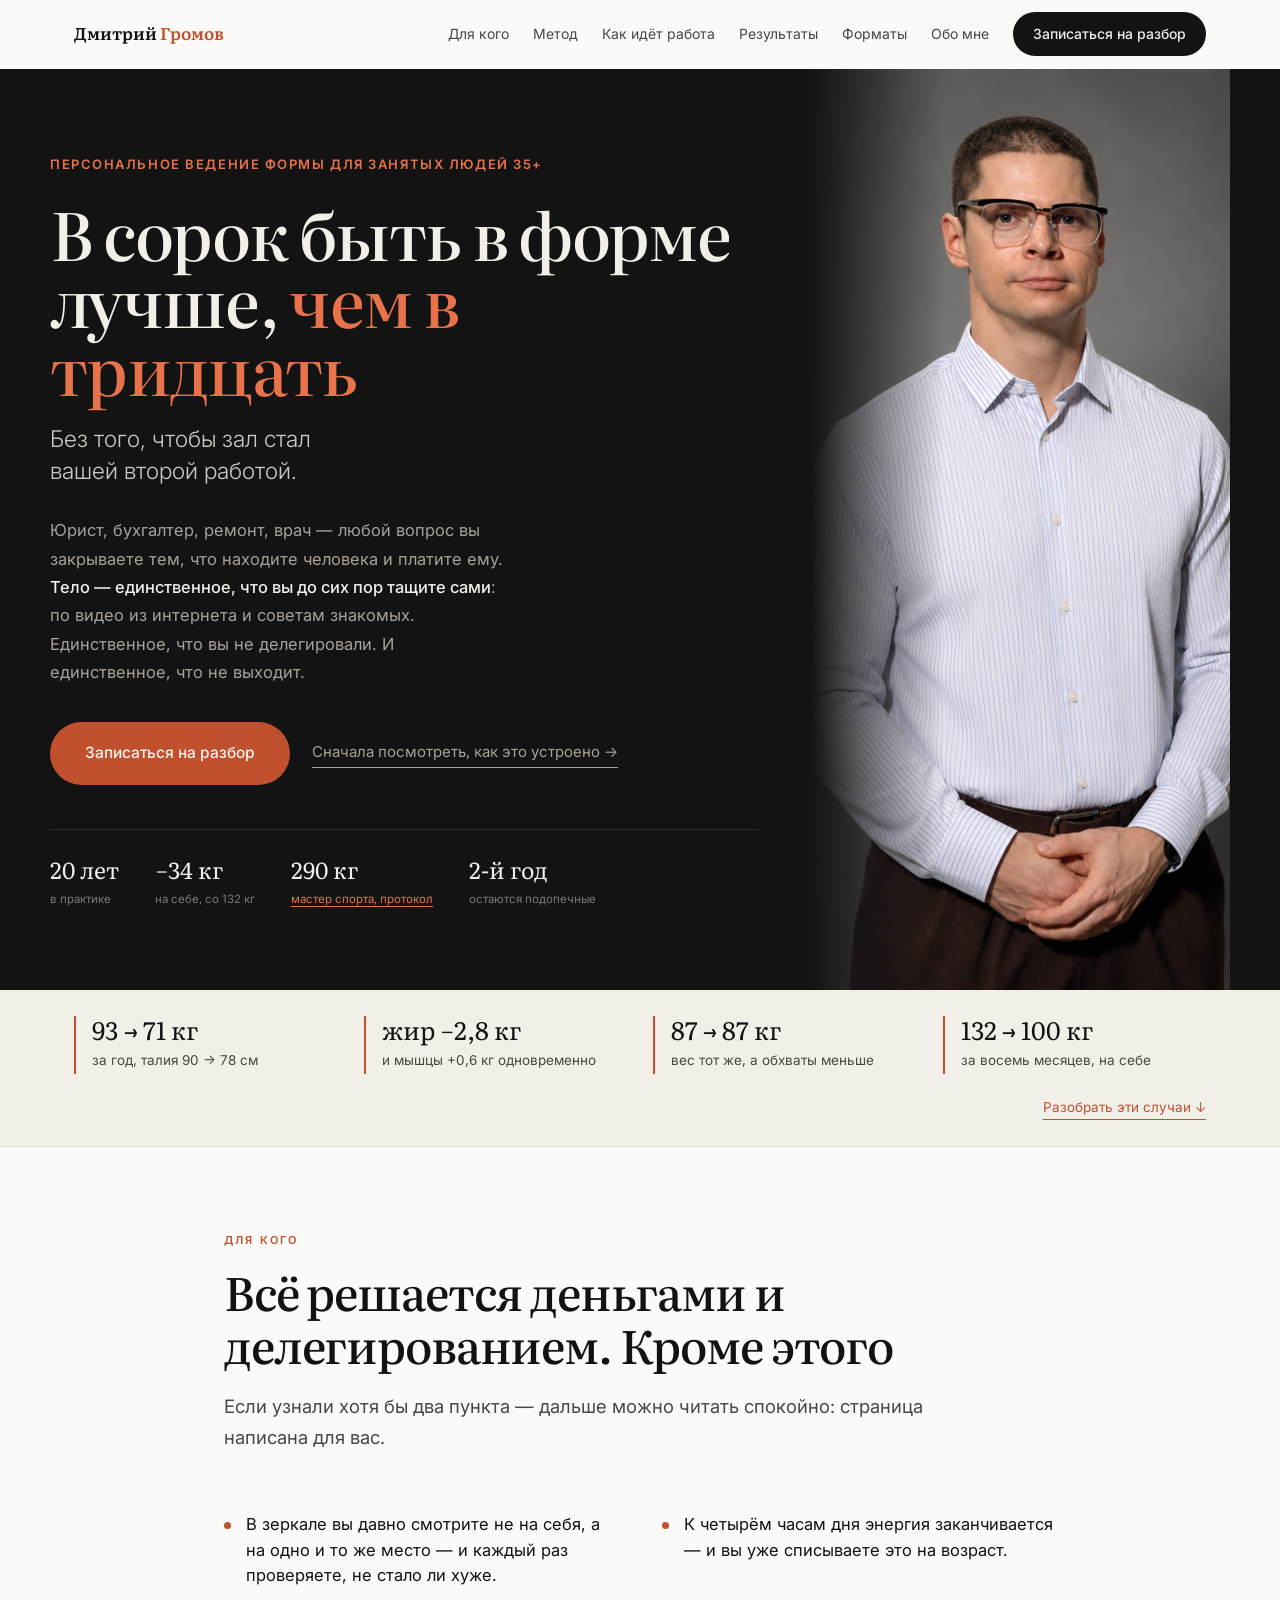
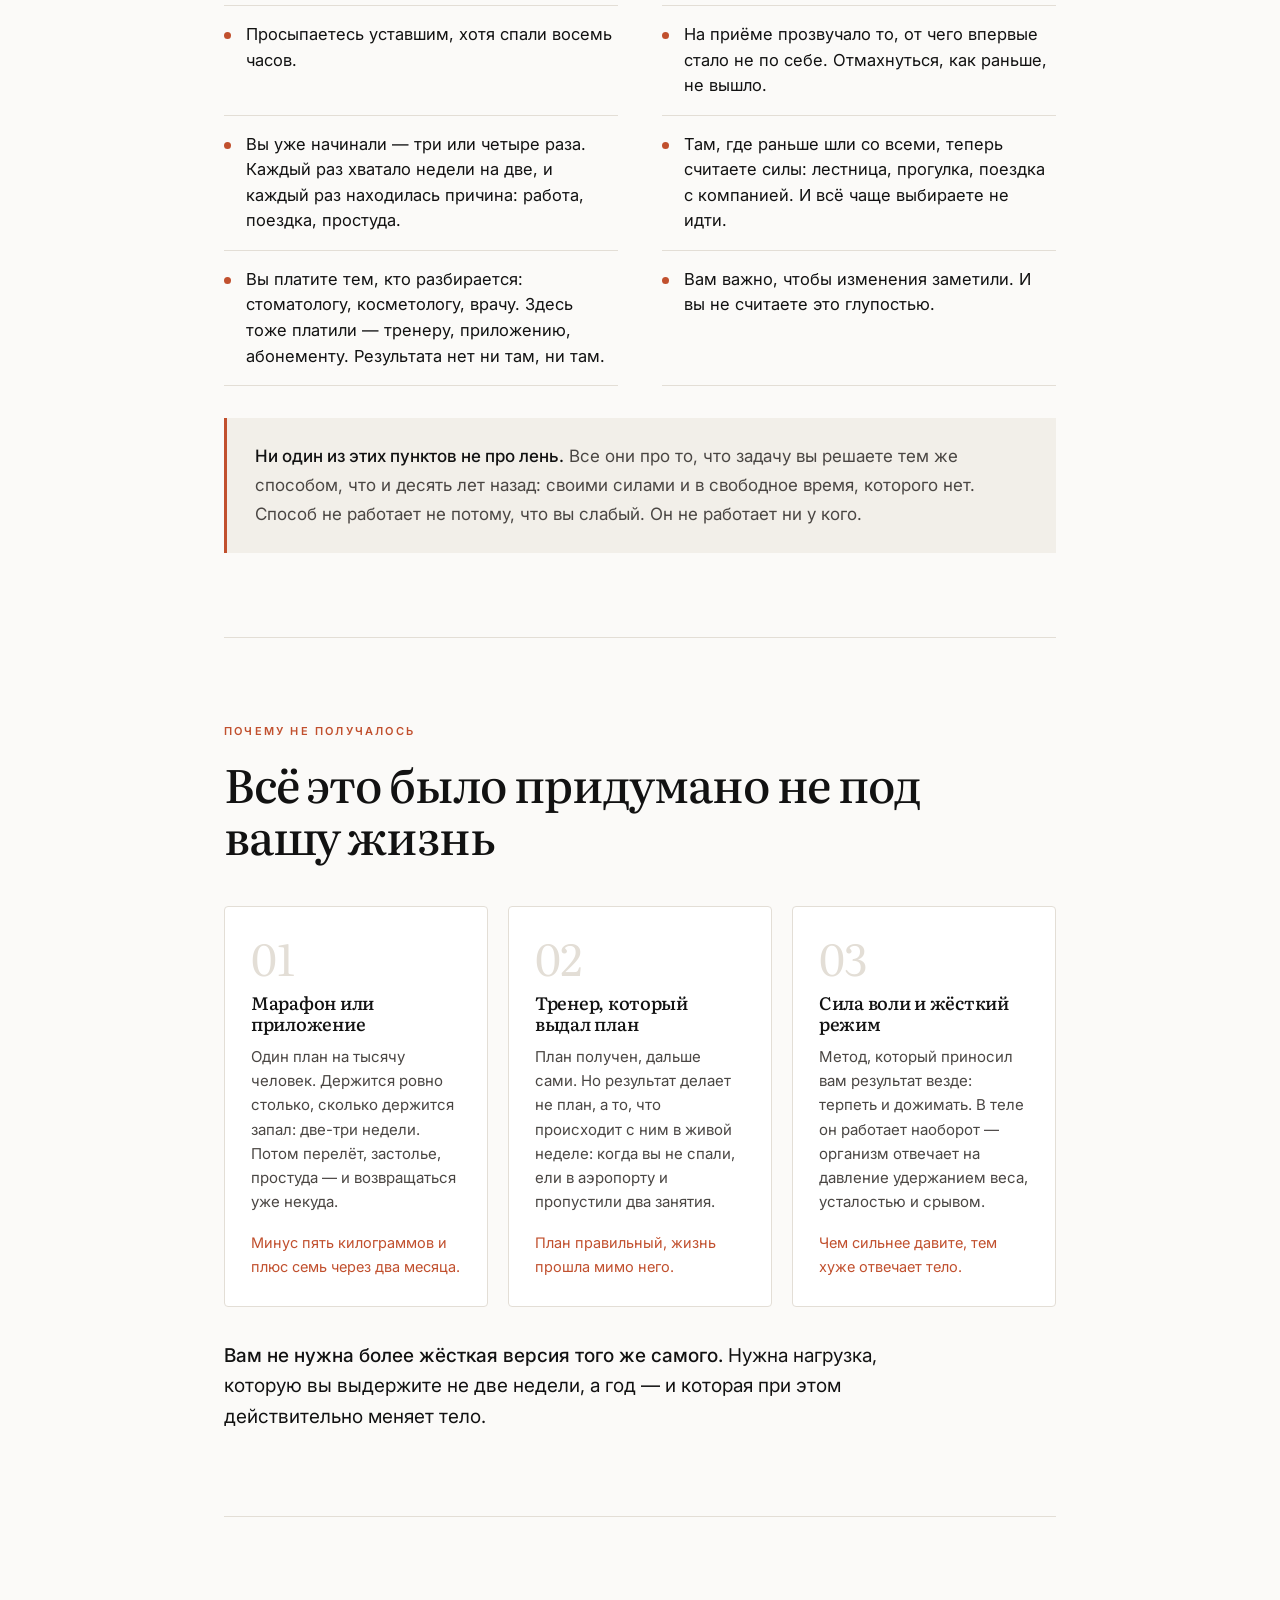
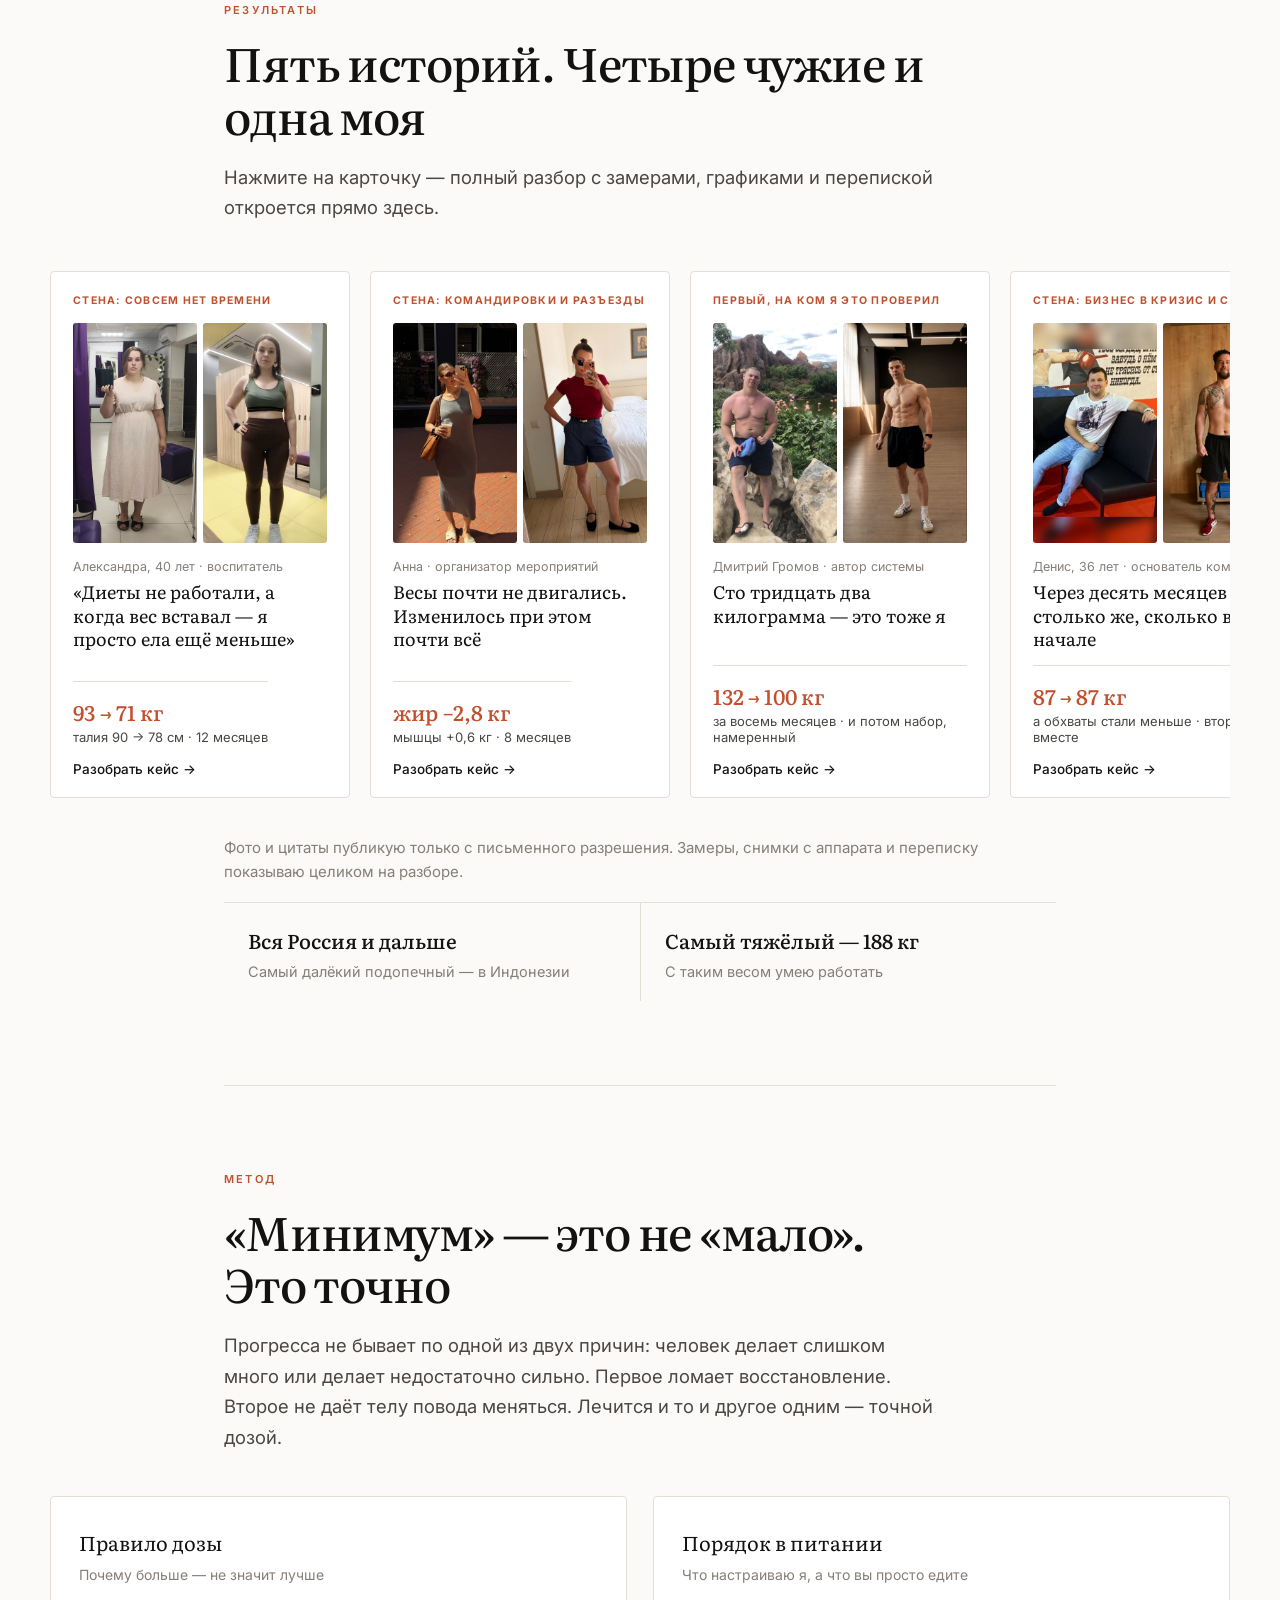
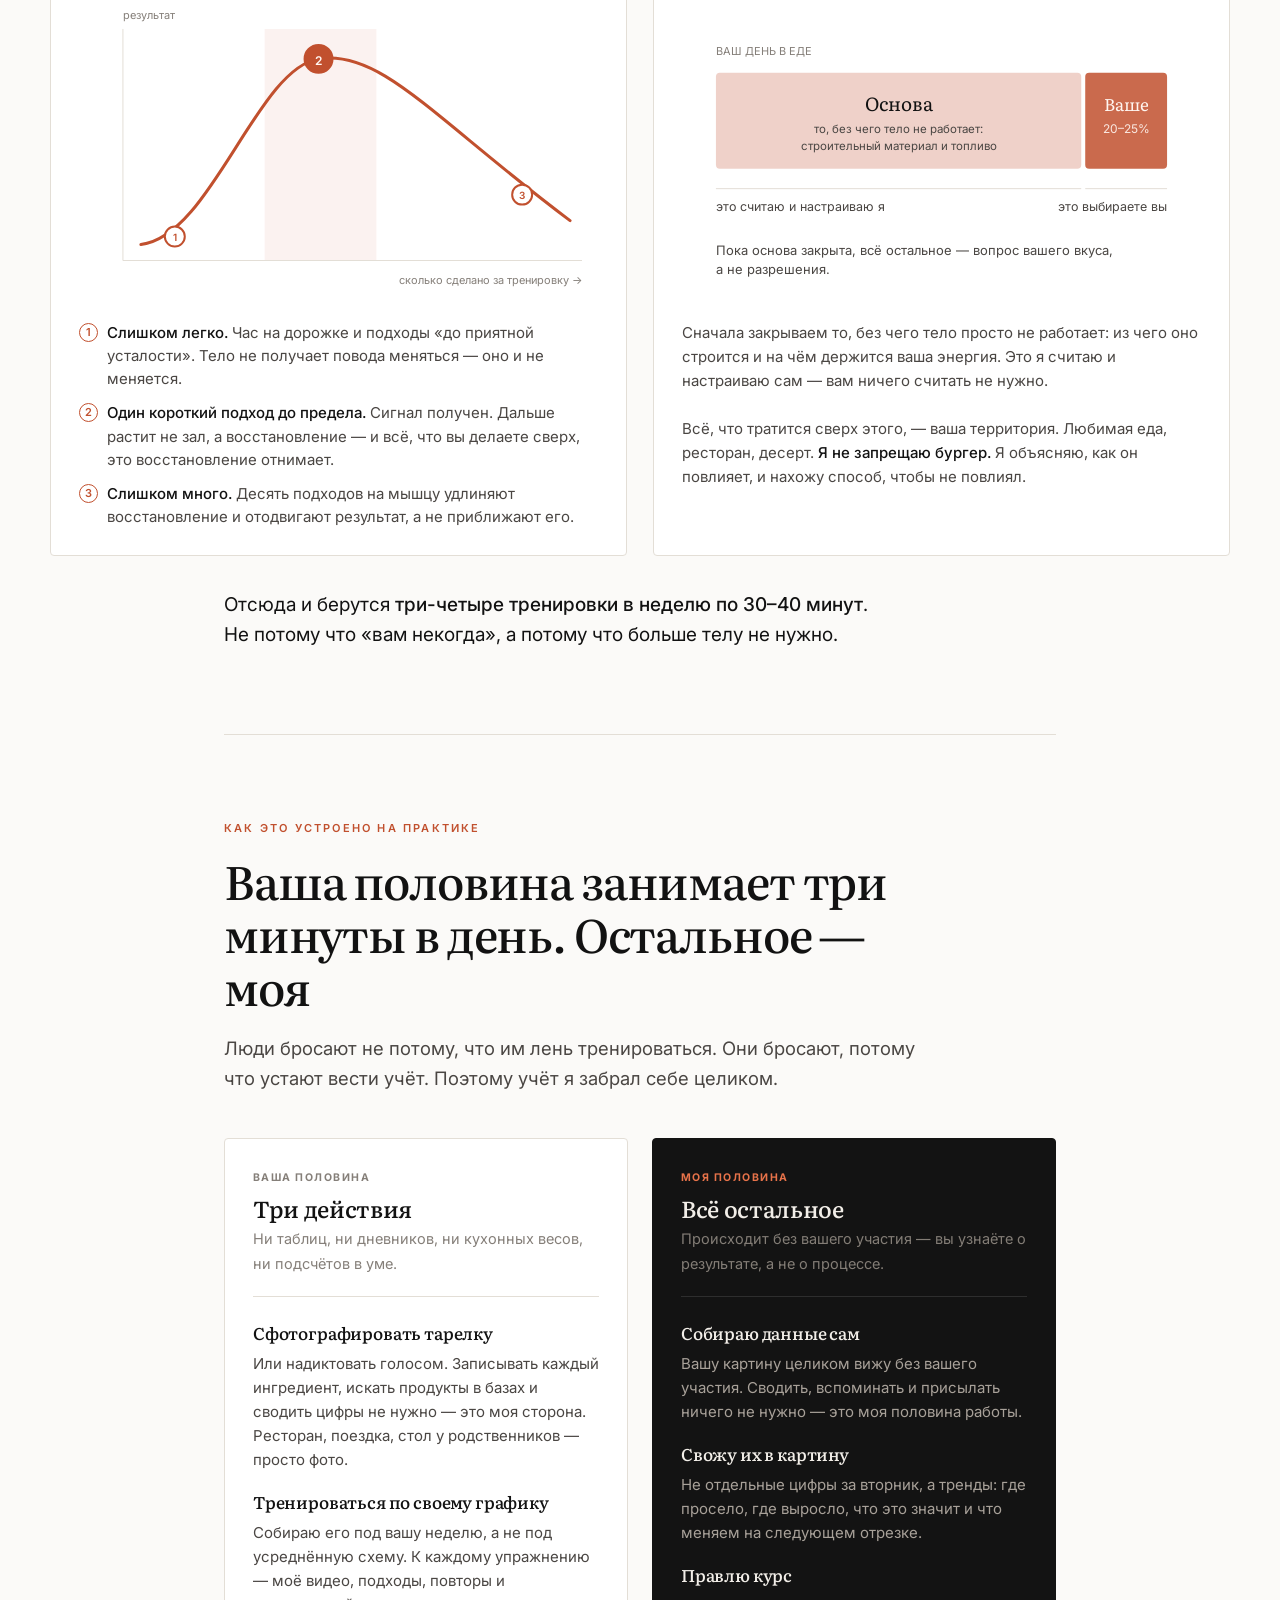
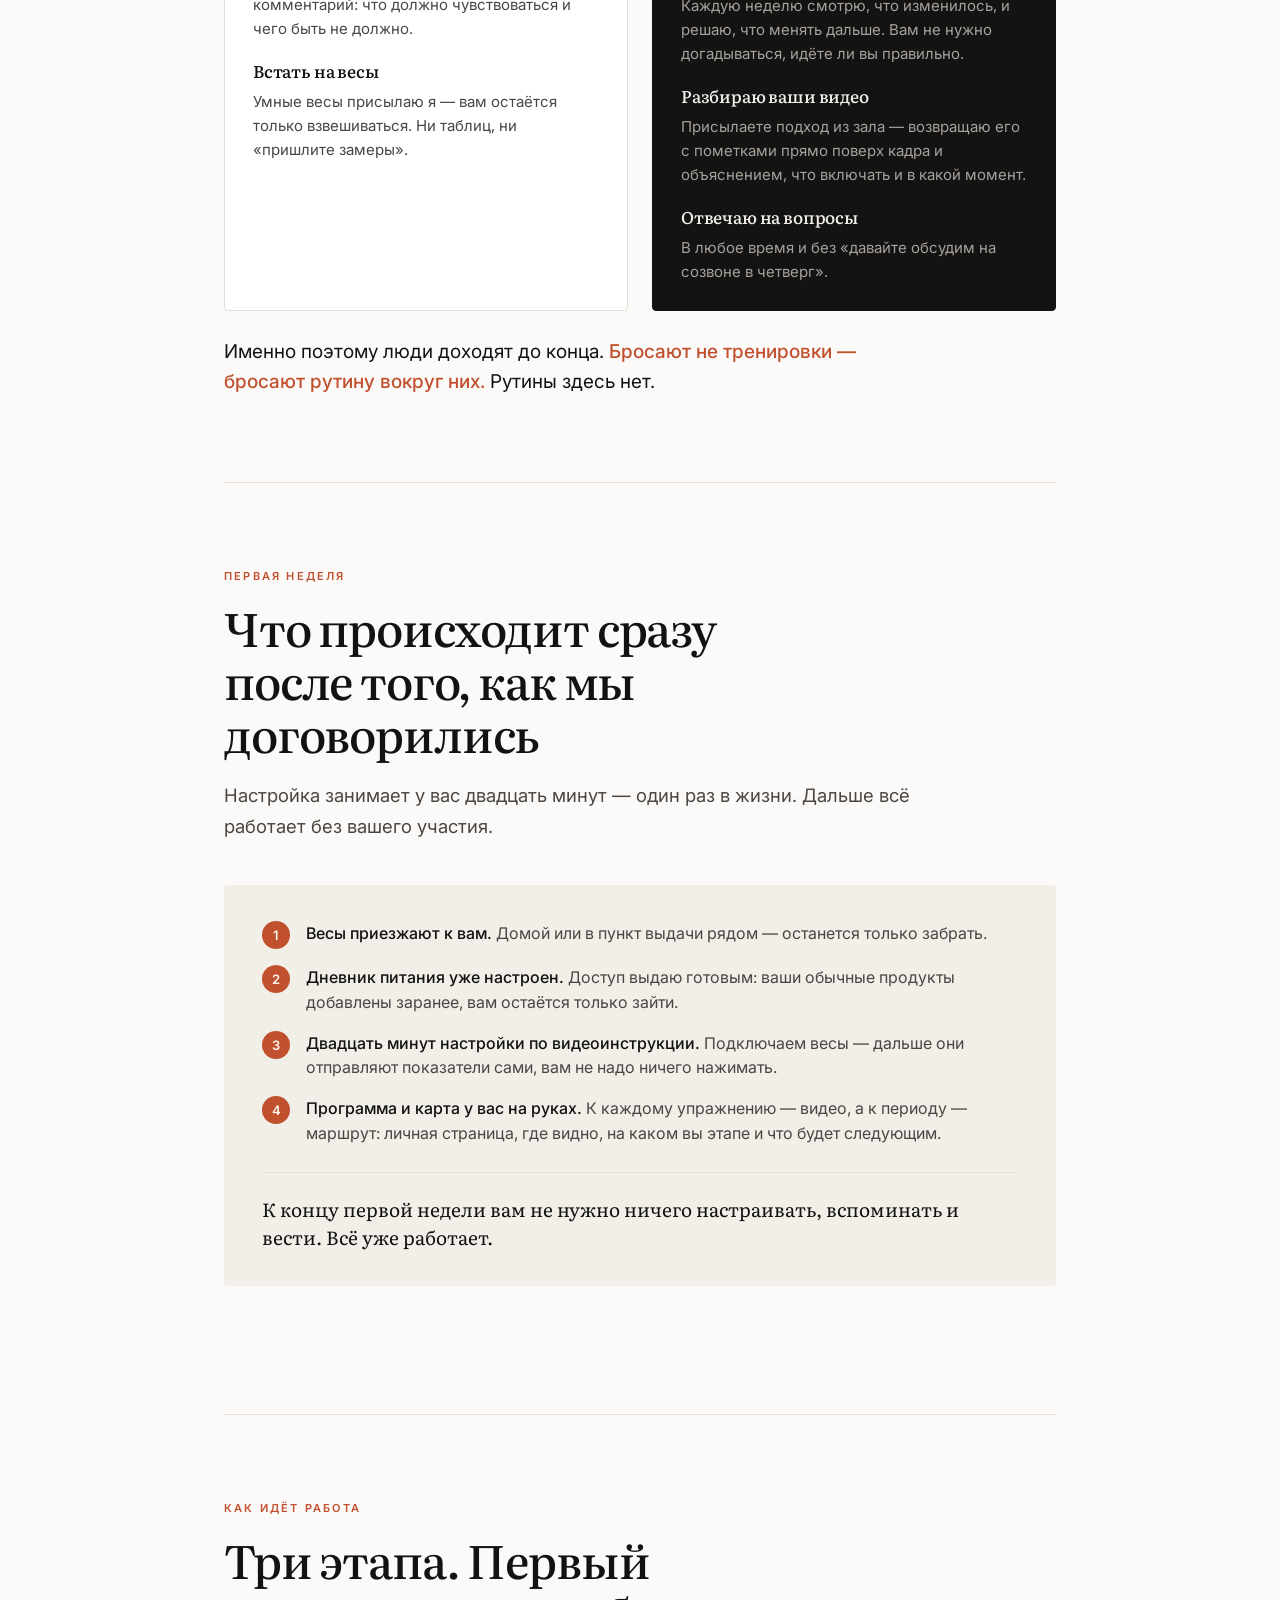
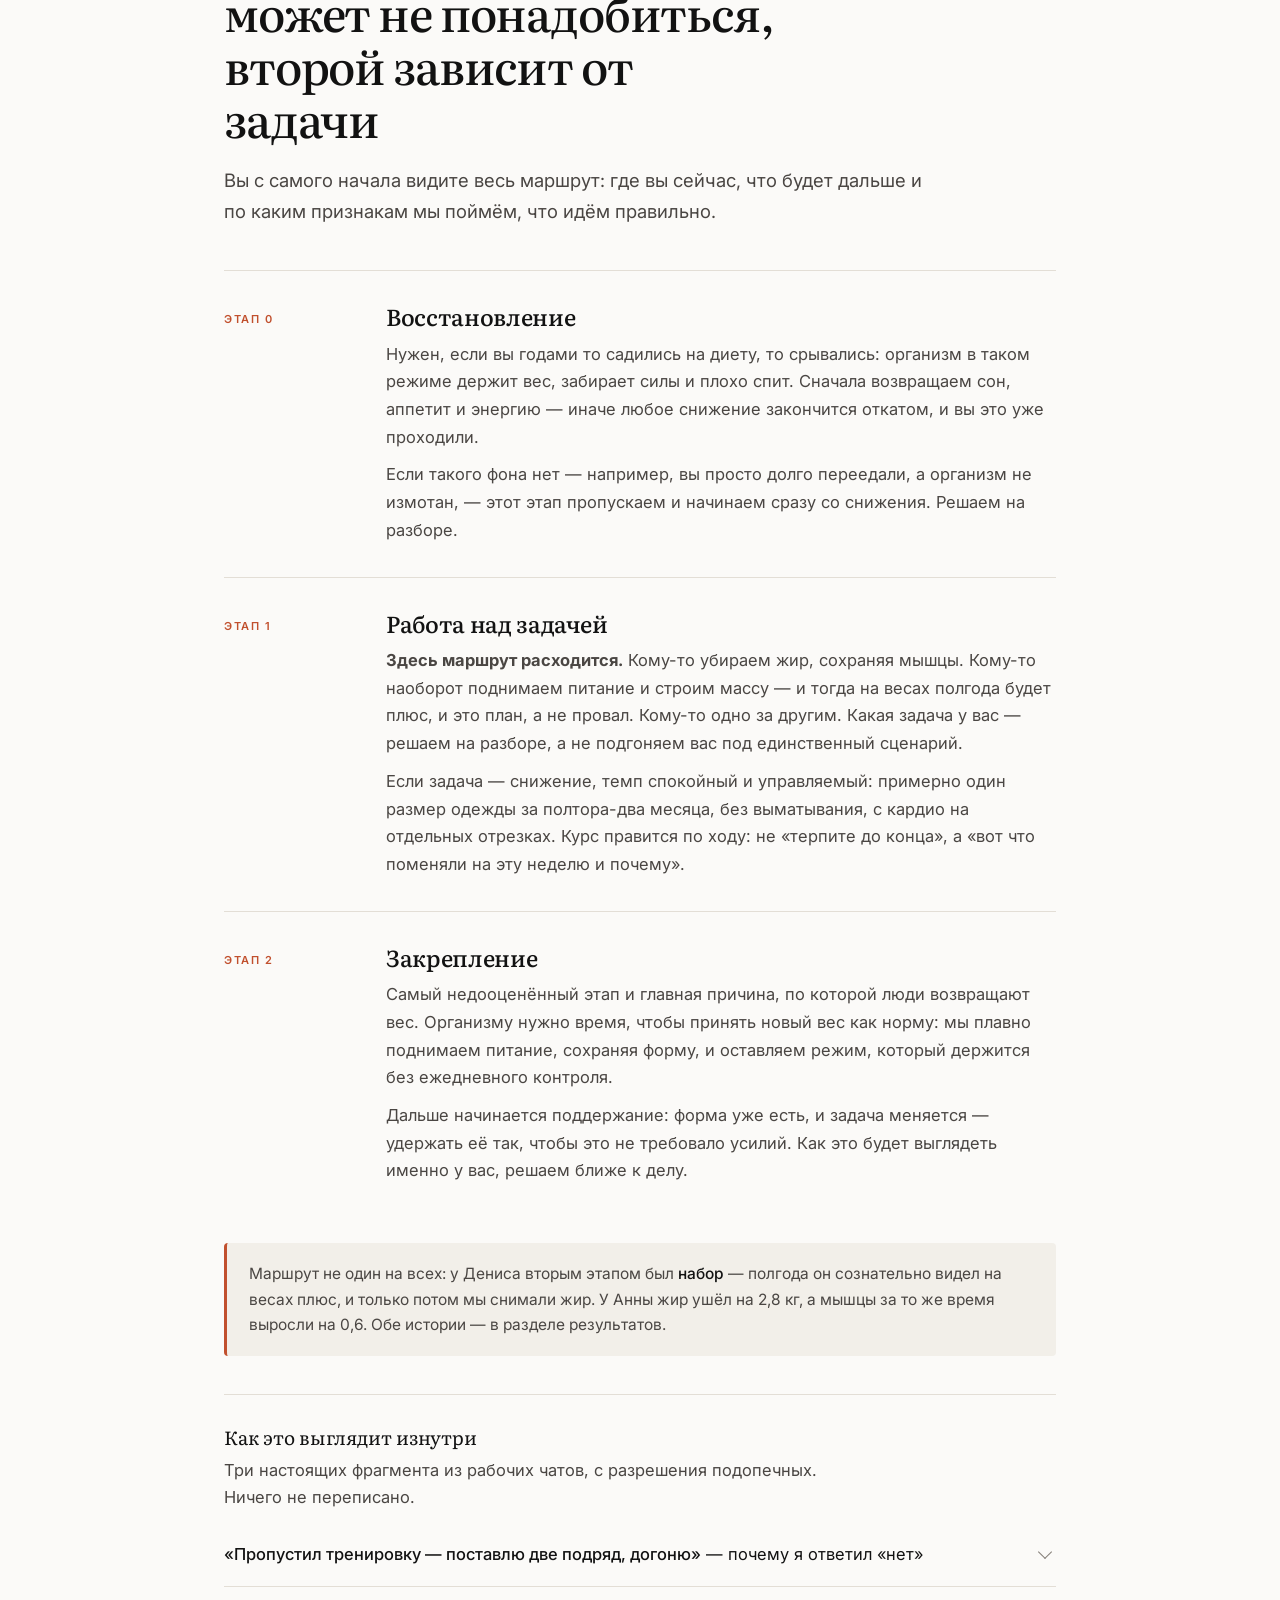
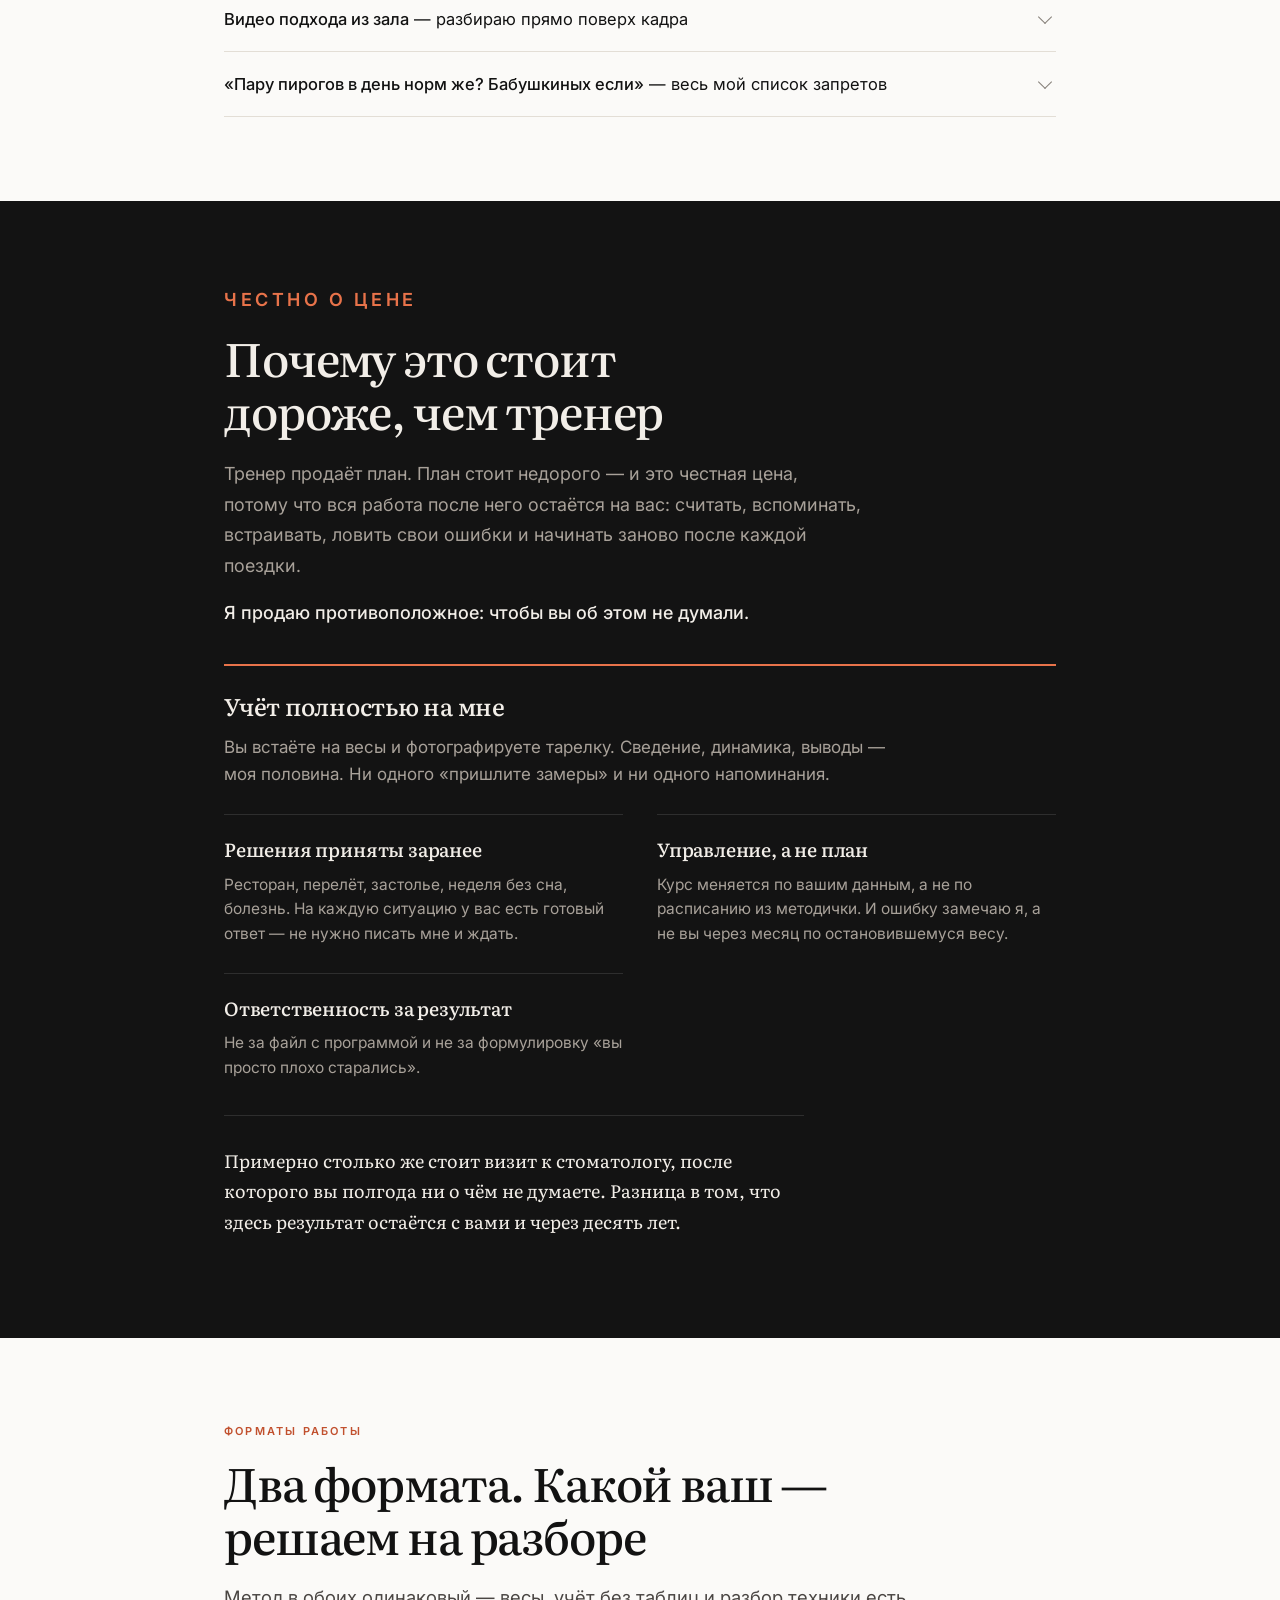
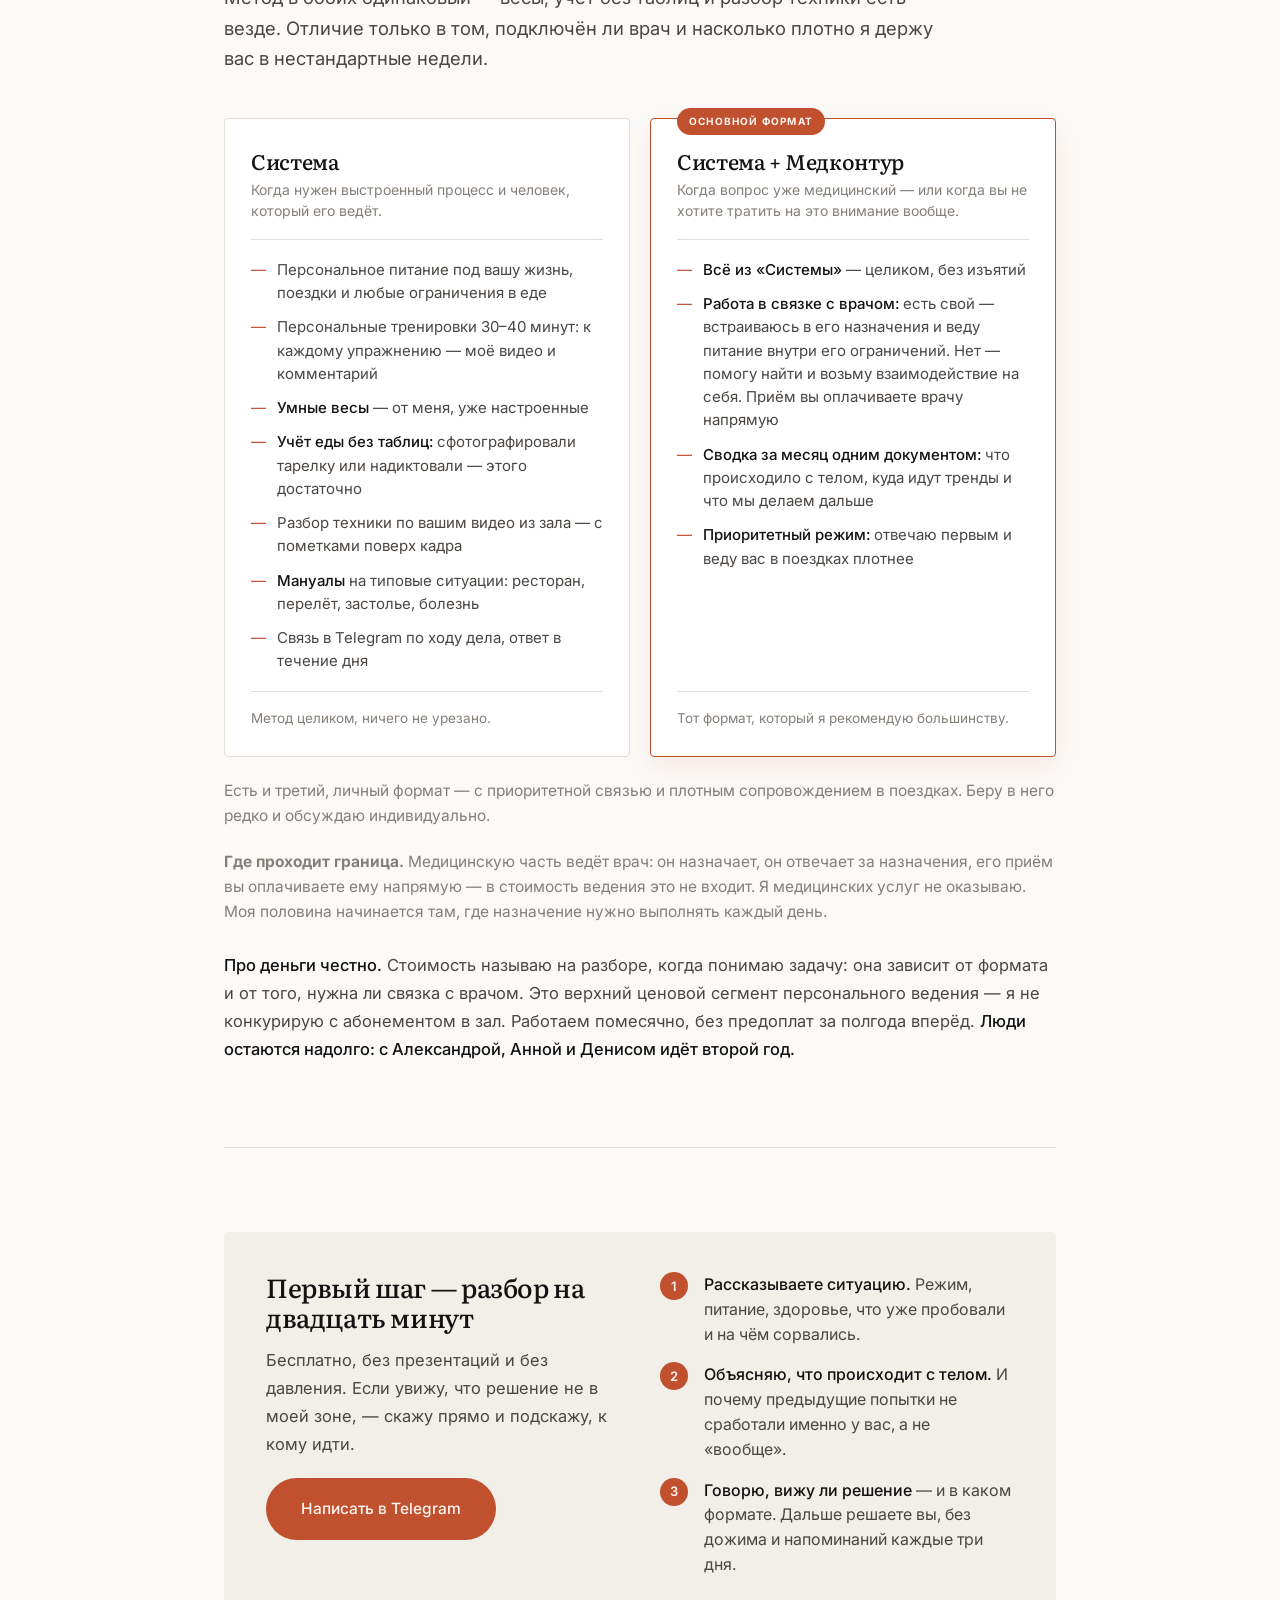
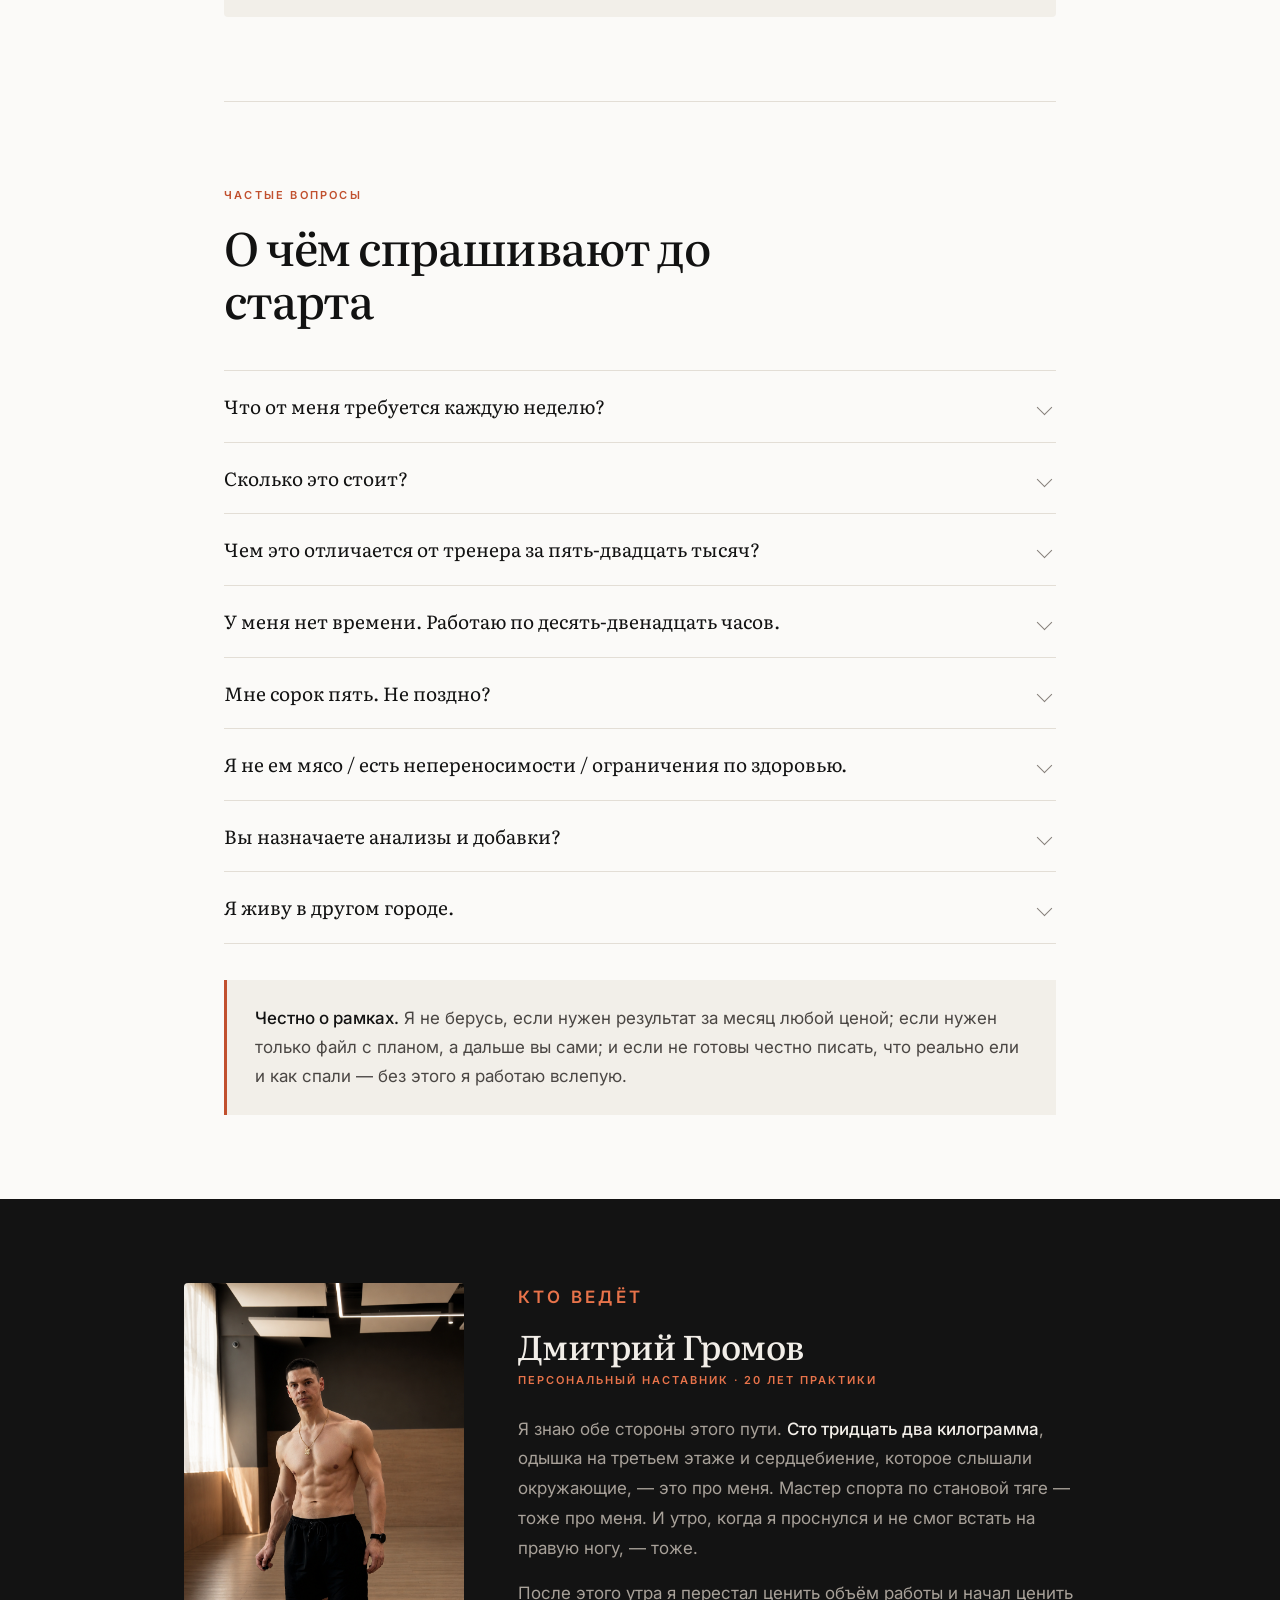
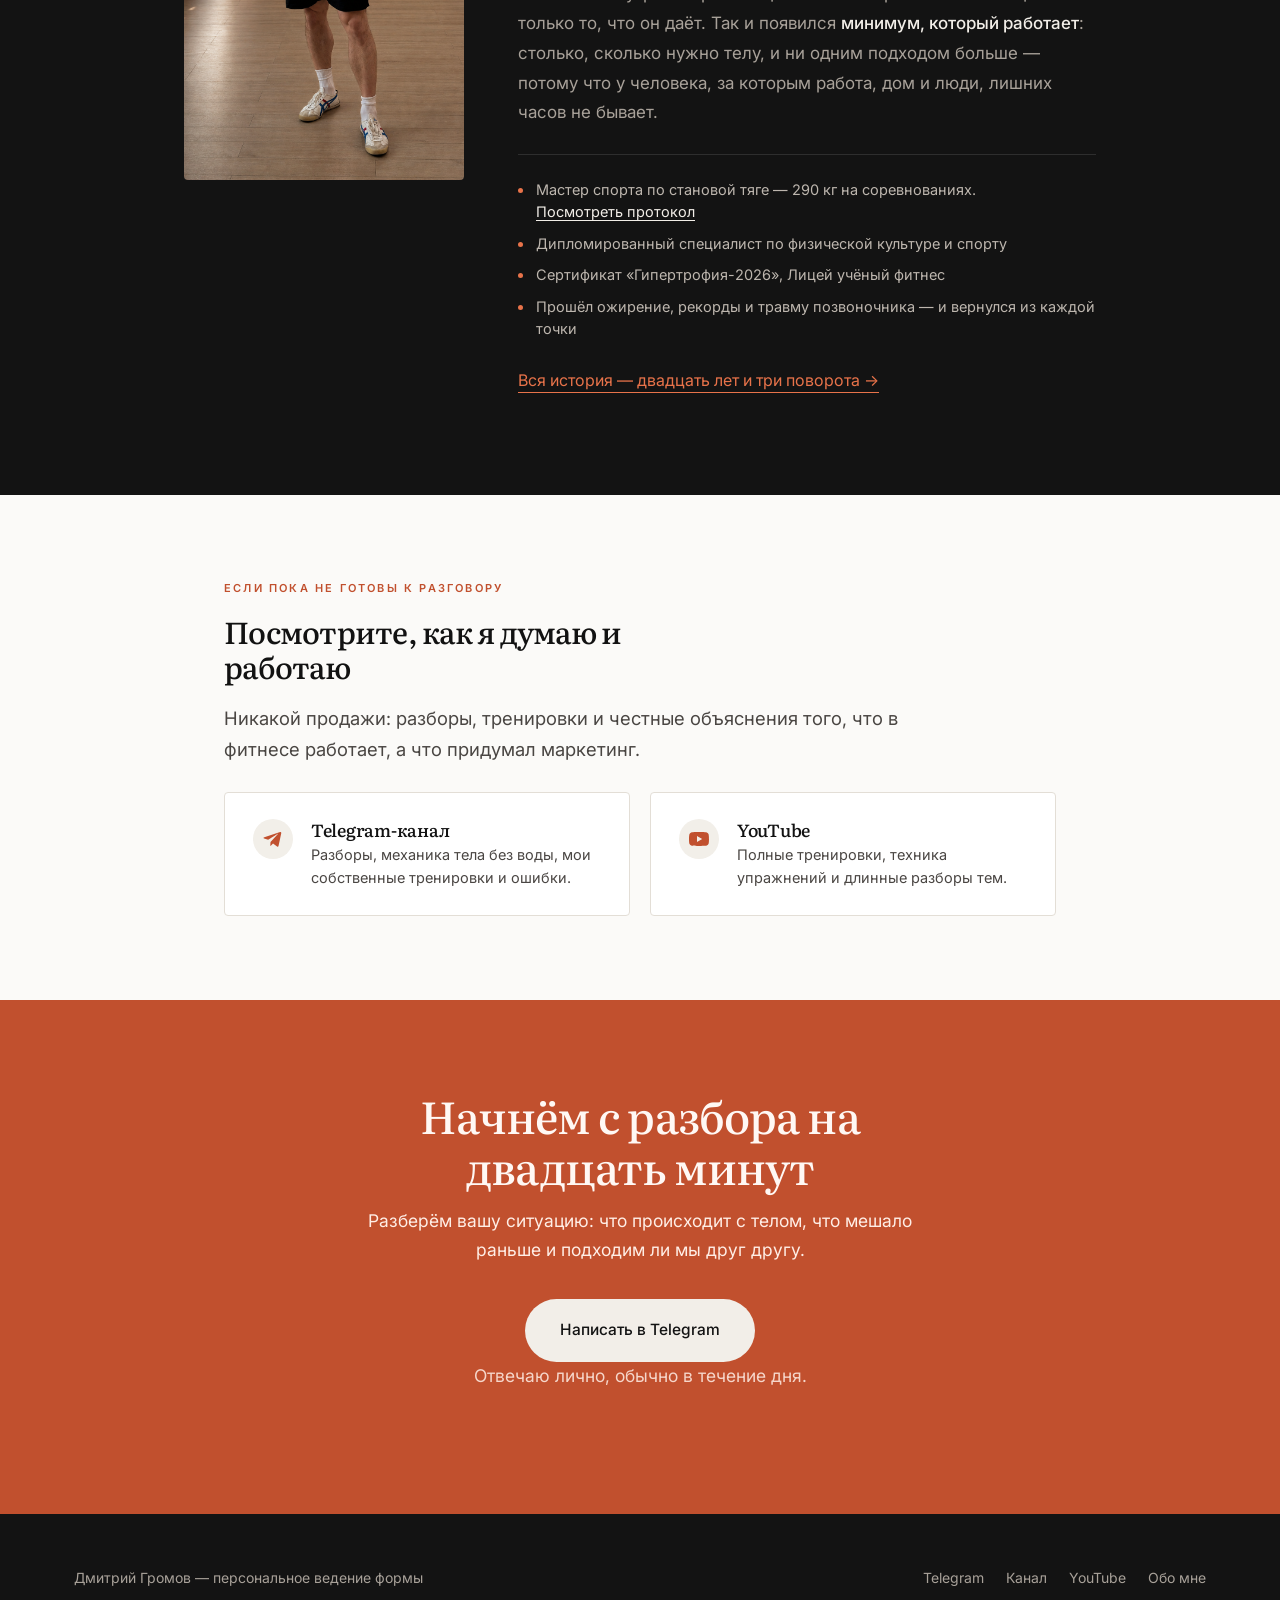
==== commit 0da822d3: "Add files via upload" ====
--- a/index.html
+++ b/index.html
@@ -266,13 +266,31 @@
         <ul>
           <li><b>Собираю данные сам</b><span>Вашу картину целиком вижу без вашего участия. Сводить, вспоминать и присылать ничего не нужно — это моя половина работы.</span></li>
           <li><b>Свожу их в картину</b><span>Не отдельные цифры за вторник, а тренды: где просело, где выросло, что это значит и что меняем на следующем отрезке.</span></li>
-          <li><b>Правлю курс</b><span>Питание и тренировки меняются по вашим данным, а не по расписанию из методички. Ошибку замечаю я — обычно до того, как её заметите вы.</span></li>
+          <li><b>Правлю курс</b><span>Каждую неделю смотрю, что изменилось, и решаю, что менять дальше. Вам не нужно догадываться, идёте ли вы правильно.</span></li>
           <li><b>Разбираю ваши видео</b><span>Присылаете подход из зала — возвращаю его с пометками прямо поверх кадра и объяснением, что включать и в какой момент.</span></li>
           <li><b>Отвечаю на вопросы</b><span>В любое время и без «давайте обсудим на созвоне в четверг».</span></li>
         </ul>
       </div>
     </div>
     <p class="split-after">Именно поэтому люди доходят до конца. <strong>Бросают не тренировки — бросают рутину вокруг них.</strong> Рутины здесь нет.</p>
+  </section>
+
+  <!-- ПЕРВАЯ НЕДЕЛЯ -->
+  <section class="section reveal" id="start">
+    <div class="section-head">
+      <p class="section-eyebrow">Первая неделя</p>
+      <h2>Что происходит сразу после того, как мы договорились</h2>
+      <p class="lead">Настройка занимает у вас двадцать минут — один раз в жизни. Дальше всё работает без вашего участия.</p>
+    </div>
+    <div class="onboard">
+      <ol class="steps">
+        <li><span><b>Весы приезжают к вам.</b> Домой или в пункт выдачи рядом — останется только забрать.</span></li>
+        <li><span><b>Дневник питания уже настроен.</b> Доступ выдаю готовым: ваши обычные продукты добавлены заранее, вам остаётся только зайти.</span></li>
+        <li><span><b>Двадцать минут настройки по видеоинструкции.</b> Подключаем весы — дальше они отправляют показатели сами, вам не надо ничего нажимать.</span></li>
+        <li><span><b>Программа и карта у вас на руках.</b> К каждому упражнению — видео, а к периоду — маршрут: личная страница, где видно, на каком вы этапе и что будет следующим.</span></li>
+      </ol>
+      <p class="onboard-after">К концу первой недели вам не нужно ничего настраивать, вспоминать и вести. Всё уже работает.</p>
+    </div>
   </section>
 
   <!-- КАК ИДЁТ РАБОТА -->
@@ -281,20 +299,6 @@
       <p class="section-eyebrow">Как идёт работа</p>
       <h2>Три этапа. Первый может не понадобиться, второй зависит от задачи</h2>
       <p class="lead">Вы с самого начала видите весь маршрут: где вы сейчас, что будет дальше и по каким признакам мы поймём, что идём правильно.</p>
-    </div>
-
-
-    <div class="onboard">
-      <p class="section-eyebrow">Первая неделя</p>
-      <h3>Что происходит сразу после того, как мы договорились</h3>
-      <p class="onboard-lead">Настройка занимает у вас двадцать минут — один раз в жизни. Дальше всё работает без вашего участия.</p>
-      <ol class="steps">
-        <li><span><b>Весы приезжают к вам.</b> Домой или в пункт выдачи рядом — останется только забрать.</span></li>
-        <li><span><b>Дневник питания уже настроен.</b> Доступ выдаю готовым: ваши обычные продукты добавлены заранее, вам остаётся только зайти.</span></li>
-        <li><span><b>Двадцать минут настройки по видеоинструкции.</b> Подключаем весы — дальше они отправляют показатели сами, вам не надо ничего нажимать.</span></li>
-        <li><span><b>Программа и карта у вас на руках.</b> Тренировки с видео к каждому упражнению и маршрут на весь период: где вы сейчас, что будет дальше и по каким признакам поймём, что идём правильно.</span></li>
-      </ol>
-      <p class="onboard-after">К концу первой недели вам не нужно ничего настраивать, вспоминать и вести. Всё уже работает.</p>
     </div>
 
     <div class="phase">
@@ -395,7 +399,7 @@
         <ul>
           <li><span>Персональное питание под вашу жизнь, поездки и любые ограничения в еде</span></li>
           <li><span>Персональные тренировки 30–40 минут: к каждому упражнению — моё видео и комментарий</span></li>
-          <li><span><b>Умные весы</b> — присылаю я, вам остаётся только взвешиваться</span></li>
+          <li><span><b>Умные весы</b> — от меня, уже настроенные</span></li>
           <li><span><b>Учёт еды без таблиц:</b> сфотографировали тарелку или надиктовали — этого достаточно</span></li>
           <li><span>Разбор техники по вашим видео из зала — с пометками поверх кадра</span></li>
           <li><span><b>Мануалы</b> на типовые ситуации: ресторан, перелёт, застолье, болезнь</span></li>
@@ -454,7 +458,7 @@
       <details>
         <summary>Сколько это стоит?</summary>
         <div class="answer">
-          <p>Зависит от формата: нужен ли врач в контуре, какой объём сопровождения. Поэтому цифру называю на разборе, когда понимаю задачу.</p>
+          <p>Зависит от формата и от того, нужна ли связка с врачом. Поэтому цифру я называю на разборе — когда уже понимаю, с чем работаем.</p>
           <p>Про порядок скажу честно: это верхний ценовой сегмент. Если бюджет — ключевой вопрос, напишите об этом в первом сообщении, сэкономим время обоим.</p>
         </div>
       </details>
@@ -838,15 +842,16 @@
       <div class="arc-step"><p class="arc-when">2021 — 2025</p><p class="arc-what"><b>Набор до 117 кг — намеренный.</b> Это не откат и не «вес вернулся»: мышцы строятся только на избытке, и я строил их несколько лет. Потом так же спокойно снял лишнее. Ровно то, что я объясняю подопечным, когда прошу полгода смотреть на весах плюс.</p></div>
       <div class="arc-step"><p class="arc-when">2026</p><p class="arc-what"><b>Проверка системы на себе.</b> Шесть недель по тем же правилам и с теми же инструментами, что и у подопечных: те же весы, тот же учёт, тот же минимум. Ниже — что показали приборы.</p></div>
     </div>
+    <p class="cm-sub">Шесть недель по системе минимума</p>
     <div class="metrics">
-      <div class="metric key"><span class="metric-name">Вес за шесть недель</span><span class="metric-val">104,4 <i>→</i> <b>99,9 кг</b></span></div>
-      <div class="metric key"><span class="metric-name">Жировая масса</span><span class="metric-val">32,5 <i>→</i> <b>28,5 кг</b></span></div>
-      <div class="metric key"><span class="metric-name">Мышечная масса</span><span class="metric-val">68,2 <i>→</i> <b>67,7 кг</b></span></div>
+      <div class="metric key"><span class="metric-name">Жировая масса</span><span class="metric-val"><b>−4 кг</b></span></div>
+      <div class="metric key"><span class="metric-name">Мышечная масса</span><span class="metric-val"><b>−0,7 %</b></span></div>
+      <div class="metric"><span class="metric-name">Вес</span><span class="metric-val">104,4 <i>→</i> 99,9 кг</span></div>
       <div class="metric"><span class="metric-name">Первое снижение, 2020</span><span class="metric-val">132 <i>→</i> 100 кг за 8 мес.</span></div>
     </div>
-    <p style="margin-top:14px;font-size:14px;color:var(--text-3)">Состав тела — два замера на одних и тех же домашних весах с анализатором: 25 марта и 3 мая 2026 года. Сравниваю только прибор с самим собой: числа разных методов между собой несопоставимы, и подставлять одно вместо другого — это подгонка.</p>
+    <p style="margin-top:14px;font-size:14px;color:var(--text-3)">Состав тела — два замера на одних и тех же домашних весах с анализатором: 25 марта и 3 мая 2026 года. Мышечной массы ушло полкило — это семь десятых процента от той, что была. Сравниваю только прибор с самим собой: числа разных методов между собой несопоставимы, и подставлять одно вместо другого — это подгонка.</p>
     <p class="cm-sub">Зачем это здесь</p>
-    <p>Затем, что вся страница держится на одном утверждении: <strong>вес — плохая мера, а мышцы — то, что нельзя отдавать</strong>. Проще всего проверить его на себе. За шесть недель вес ушёл на четыре с половиной килограмма — и почти всё это был жир. Мышц отдано полкило.</p>
+    <p>Затем, что вся страница держится на одном утверждении: <strong>вес — плохая мера, а мышцы — то, что нельзя отдавать</strong>. Проще всего проверить его на себе. За шесть недель ушло четыре килограмма жира, а мышечной массы — меньше процента.</p>
     <p class="case-quote">Я знаю обе стороны: и как это — не смочь завязать шнурки, потому что грудь ложится на живот, и как это — держать форму, когда есть работа, семья и сорок лет.</p>
     <div class="cm-cta">
       <p>Разберём вашу ситуацию за двадцать минут — бесплатно и без дожима.</p>
